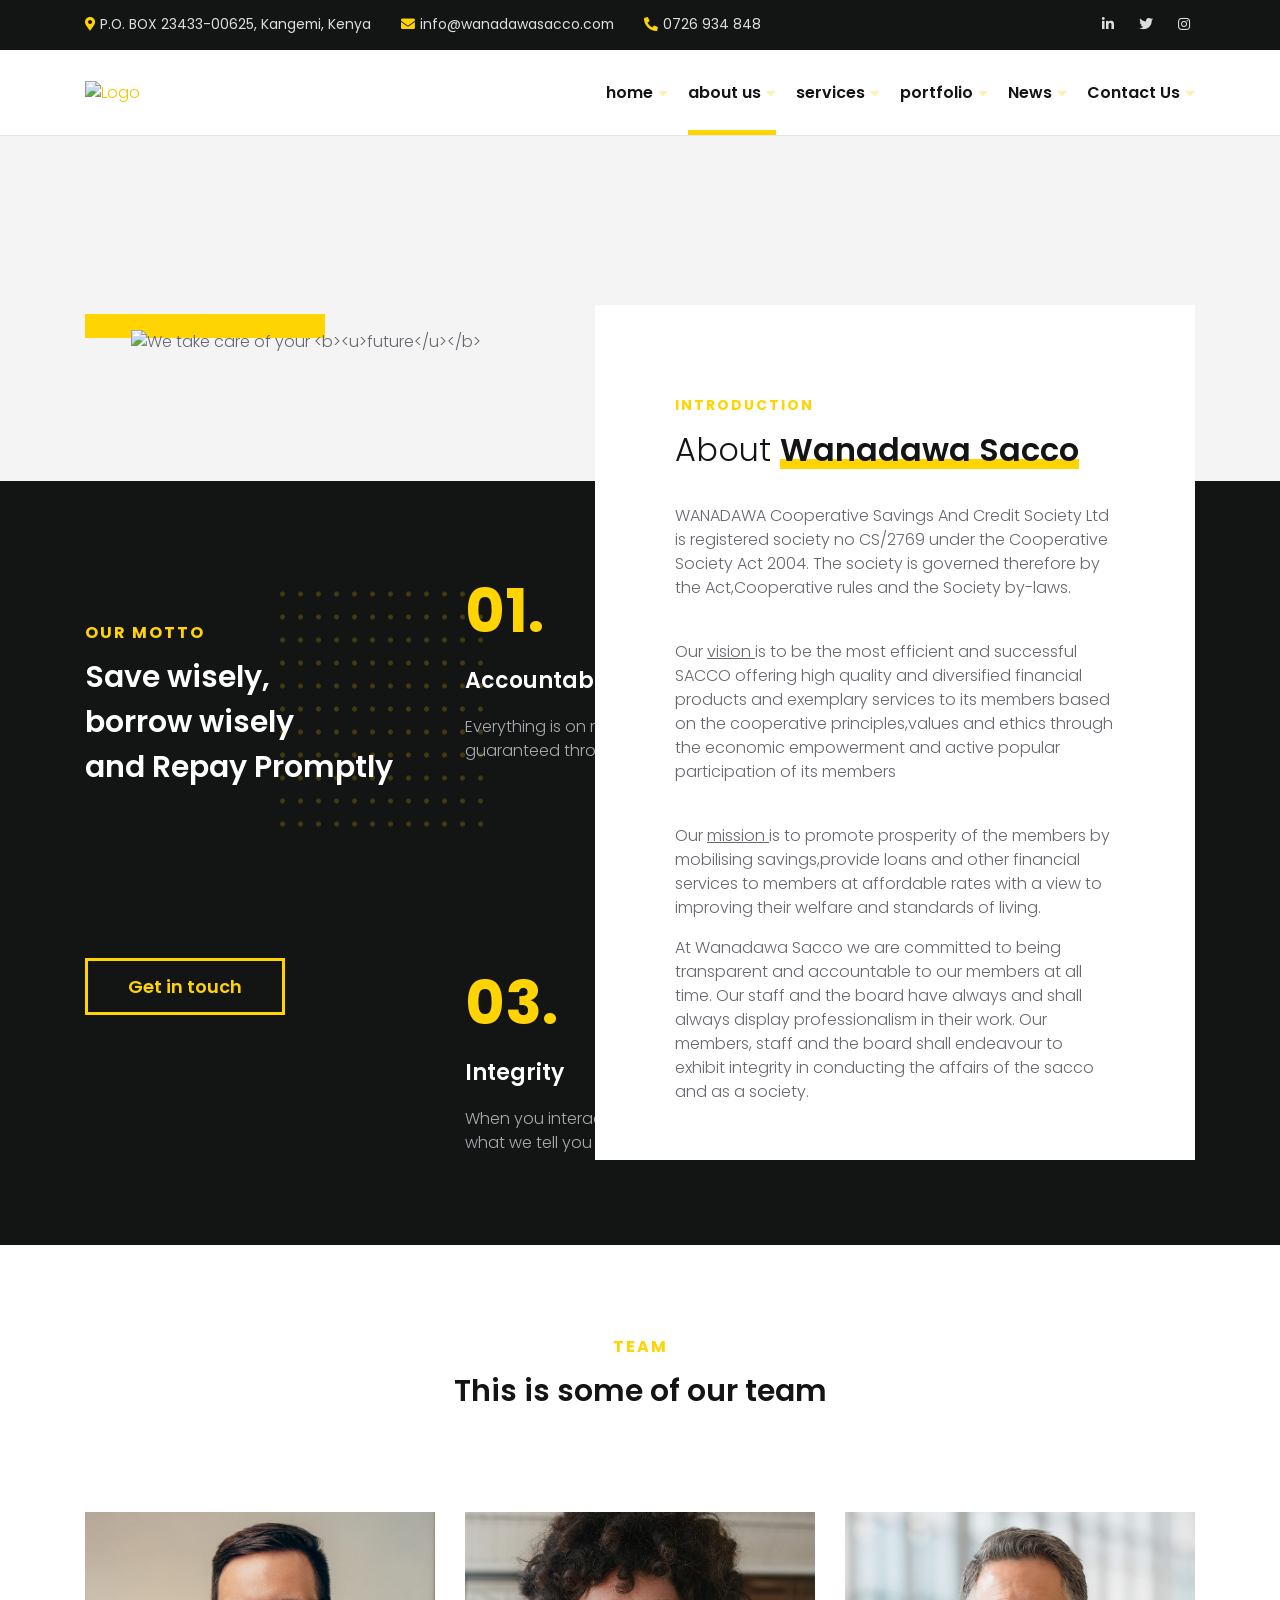
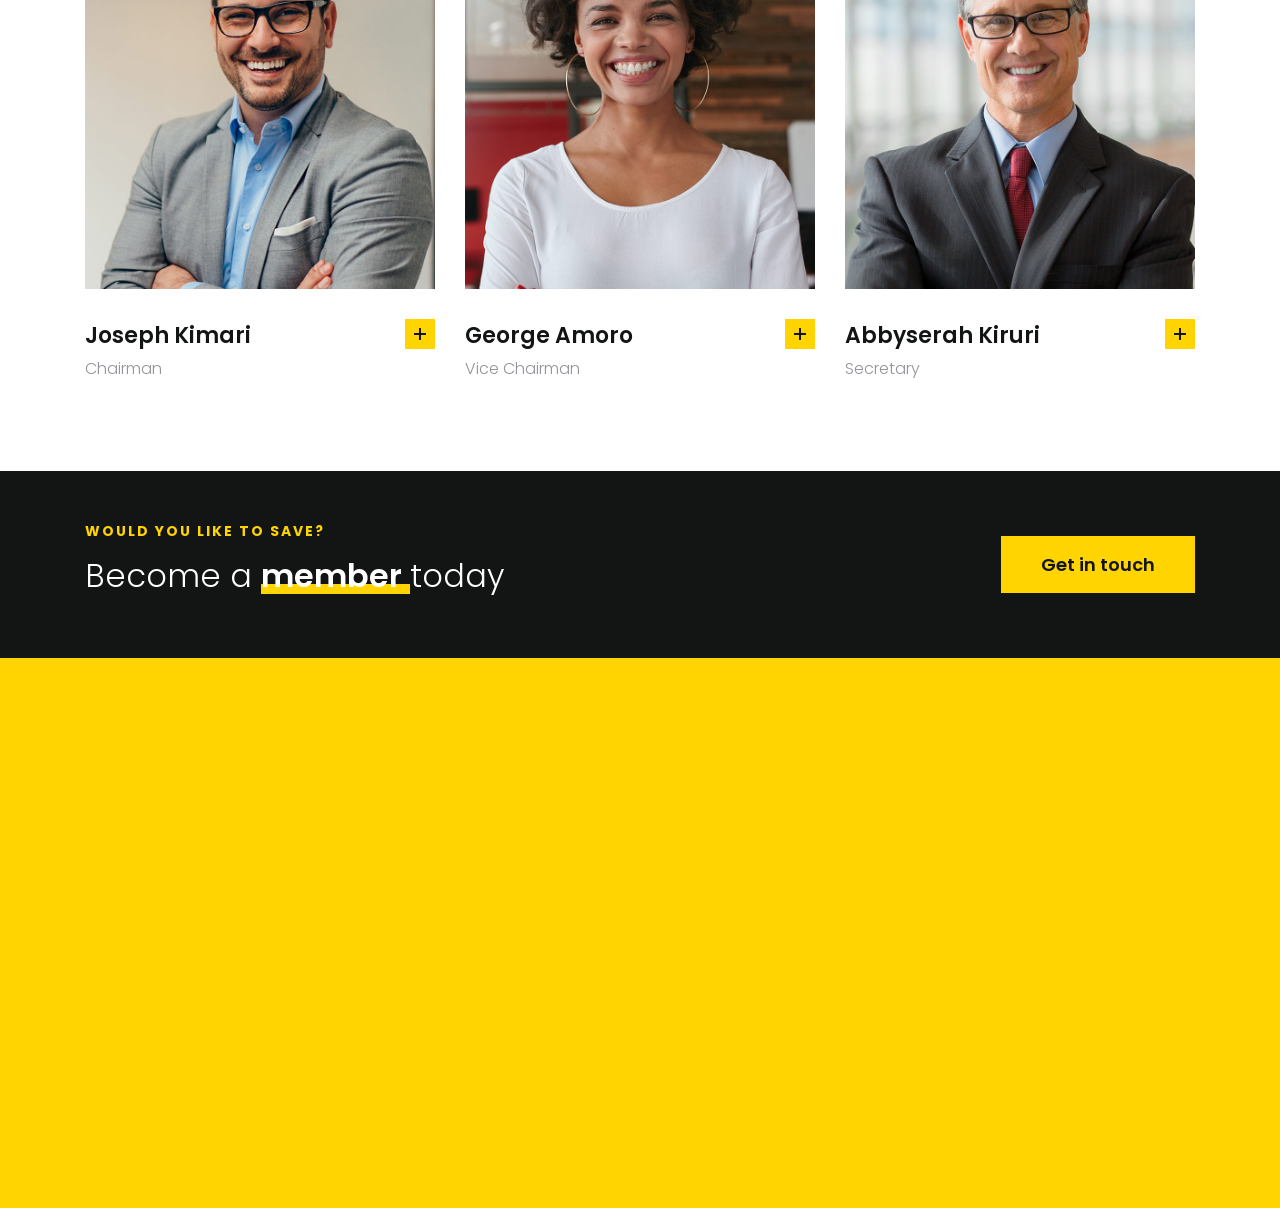
==== about-us/index.html @ 229beb72 "Updates" ====
<!DOCTYPE html>
<html lang="en-US">

<!-- Mirrored from ajdethemes.com/adri/impact/about-us/ by HTTrack Website Copier/3.x [XR&CO'2014], Wed, 24 Feb 2021 09:29:01 GMT -->
<!-- Added by HTTrack -->
<meta http-equiv="content-type" content="text/html;charset=UTF-8" /><!-- /Added by HTTrack -->

<head>
	<meta charset="UTF-8">
	<meta name="viewport" content="width=device-width, initial-scale=1">

	<link rel="profile" href="http://gmpg.org/xfn/11">

	<title>Wanadawa Sacco</title>
	<!-- Optimized by SG Optimizer plugin version - 5.7.14 -->
	<meta name="description" content="WANADAWA Cooperative Savings And Credit Society Ltd is registered society no CS/2769 under the Cooperative Society Act 2004."/>

	<link rel="alternate" hreflang="en" href="index.html" />
	<link rel='dns-prefetch' href='http://fonts.googleapis.com/' />
	<link rel='dns-prefetch' href='http://s.w.org/' />
	<link rel="alternate" type="application/rss+xml" title="Adri Demo - Impact &raquo; Feed"
		href="../feed/index.html" />
	<link rel="alternate" type="application/rss+xml" title="Adri Demo - Impact &raquo; Comments Feed"
		href="../comments/feed/index.html" />
	<script type="text/javascript">
		window._wpemojiSettings = { "baseUrl": "https:\/\/s.w.org\/images\/core\/emoji\/13.0.1\/72x72\/", "ext": ".png", "svgUrl": "https:\/\/s.w.org\/images\/core\/emoji\/13.0.1\/svg\/", "svgExt": ".svg", "source": { "concatemoji": "https:\/\/ajdethemes.com\/adri\/impact\/wp-includes\/js\/wp-emoji-release.min.js?ver=5.6.1" } };
		!function (e, a, t) { var n, r, o, i = a.createElement("canvas"), p = i.getContext && i.getContext("2d"); function s(e, t) { var a = String.fromCharCode; p.clearRect(0, 0, i.width, i.height), p.fillText(a.apply(this, e), 0, 0); e = i.toDataURL(); return p.clearRect(0, 0, i.width, i.height), p.fillText(a.apply(this, t), 0, 0), e === i.toDataURL() } function c(e) { var t = a.createElement("script"); t.src = e, t.defer = t.type = "text/javascript", a.getElementsByTagName("head")[0].appendChild(t) } for (o = Array("flag", "emoji"), t.supports = { everything: !0, everythingExceptFlag: !0 }, r = 0; r < o.length; r++)t.supports[o[r]] = function (e) { if (!p || !p.fillText) return !1; switch (p.textBaseline = "top", p.font = "600 32px Arial", e) { case "flag": return s([127987, 65039, 8205, 9895, 65039], [127987, 65039, 8203, 9895, 65039]) ? !1 : !s([55356, 56826, 55356, 56819], [55356, 56826, 8203, 55356, 56819]) && !s([55356, 57332, 56128, 56423, 56128, 56418, 56128, 56421, 56128, 56430, 56128, 56423, 56128, 56447], [55356, 57332, 8203, 56128, 56423, 8203, 56128, 56418, 8203, 56128, 56421, 8203, 56128, 56430, 8203, 56128, 56423, 8203, 56128, 56447]); case "emoji": return !s([55357, 56424, 8205, 55356, 57212], [55357, 56424, 8203, 55356, 57212]) }return !1 }(o[r]), t.supports.everything = t.supports.everything && t.supports[o[r]], "flag" !== o[r] && (t.supports.everythingExceptFlag = t.supports.everythingExceptFlag && t.supports[o[r]]); t.supports.everythingExceptFlag = t.supports.everythingExceptFlag && !t.supports.flag, t.DOMReady = !1, t.readyCallback = function () { t.DOMReady = !0 }, t.supports.everything || (n = function () { t.readyCallback() }, a.addEventListener ? (a.addEventListener("DOMContentLoaded", n, !1), e.addEventListener("load", n, !1)) : (e.attachEvent("onload", n), a.attachEvent("onreadystatechange", function () { "complete" === a.readyState && t.readyCallback() })), (n = t.source || {}).concatemoji ? c(n.concatemoji) : n.wpemoji && n.twemoji && (c(n.twemoji), c(n.wpemoji))) }(window, document, window._wpemojiSettings);
	</script>
	<style type="text/css">
		img.wp-smiley,
		img.emoji {
			display: inline !important;
			border: none !important;
			box-shadow: none !important;
			height: 1em !important;
			width: 1em !important;
			margin: 0 .07em !important;
			vertical-align: -0.1em !important;
			background: none !important;
			padding: 0 !important;
		}
	</style>
	<link rel='stylesheet' id='wp-block-library-css'
		href='../wp-includes/css/dist/block-library/style.mind96d.css?ver=5.6.1' type='text/css' media='all' />
	<link rel='stylesheet' id='wc-block-vendors-style-css'
		href='../wp-content/plugins/woocommerce/packages/woocommerce-blocks/build/vendors-stylecce7.css?ver=4.0.0'
		type='text/css' media='all' />
	<link rel='stylesheet' id='wc-block-style-css'
		href='../wp-content/plugins/woocommerce/packages/woocommerce-blocks/build/stylecce7.css?ver=4.0.0'
		type='text/css' media='all' />
	<link rel='stylesheet' id='plugin-style-css'
		href='../wp-content/plugins/buybutton-ajdethemes/assets/css/buybutton-ajdethemesd96d.css?ver=5.6.1'
		type='text/css' media='' />
	<link rel='stylesheet' id='contact-form-7-css'
		href='../wp-content/plugins/contact-form-7/includes/css/styles9dff.css?ver=5.3.2' type='text/css' media='all' />
	<link rel='stylesheet' id='rs-plugin-settings-css'
		href='../wp-content/plugins/revslider/public/assets/css/rs63f21.css?ver=6.2.23' type='text/css' media='all' />
	<style id='rs-plugin-settings-inline-css' type='text/css'>
		#rs-demo-id {}
	</style>
	<link rel='stylesheet' id='ctf_styles-css'
		href='../wp-content/plugins/custom-twitter-feeds/css/ctf-styles.min97e1.css?ver=1.7' type='text/css'
		media='all' />
	<style id='woocommerce-inline-inline-css' type='text/css'>
		.woocommerce form .form-row .required {
			visibility: visible;
		}
	</style>
	<link rel='stylesheet' id='wpml-legacy-horizontal-list-0-css'
		href='../wp-content/plugins/sitepress-multilingual-cms/templates/language-switchers/legacy-list-horizontal/style68b3.css?ver=1'
		type='text/css' media='all' />
	<link rel='stylesheet' id='wpml-menu-item-0-css'
		href='../wp-content/plugins/sitepress-multilingual-cms/templates/language-switchers/menu-item/style68b3.css?ver=1'
		type='text/css' media='all' />
	<link rel='stylesheet' id='megamenu-css'
		href='../wp-content/uploads/sites/3/maxmegamenu/style_en88c9.css?ver=5999ee' type='text/css' media='all' />
	<link rel='stylesheet' id='dashicons-css' href='../wp-includes/css/dashicons.mind96d.css?ver=5.6.1' type='text/css'
		media='all' />
	<link rel='stylesheet' id='bootstrap-reboot-css'
		href='../wp-content/themes/adri-ajdethemes/assets/css/vendors/bootstrap-reboot.mina94e.css?ver=4.4.1'
		type='text/css' media='all' />
	<link rel='stylesheet' id='bootstrap-grid-css'
		href='../wp-content/themes/adri-ajdethemes/assets/css/vendors/bootstrap-grid.mina94e.css?ver=4.4.1'
		type='text/css' media='all' />
	<link rel='stylesheet' id='adri_ajdethemes-google-fonts-css'
		href='https://fonts.googleapis.com/css2?family=Poppins%3Awght%40300%3B400%3B600%3B700&amp;display=swap&amp;ver=5.6.1'
		type='text/css' media='all' />
	<link rel='stylesheet' id='iconsmind-css'
		href='../wp-content/themes/adri-ajdethemes/assets/fonts/im/im-style4e44.css?ver=1.3' type='text/css'
		media='all' />
	<link rel='stylesheet' id='fontawesome-css'
		href='../wp-content/themes/adri-ajdethemes/assets/fonts/fa-brands/fontawesome05c8.css?ver=5.13.0'
		type='text/css' media='all' />
	<link rel='stylesheet' id='fontawesome-solid-css'
		href='../wp-content/themes/adri-ajdethemes/assets/fonts/fa-brands/solid05c8.css?ver=5.13.0' type='text/css'
		media='all' />
	<link rel='stylesheet' id='fontawesome-brands-css'
		href='../wp-content/themes/adri-ajdethemes/assets/fonts/fa-brands/brands05c8.css?ver=5.13.0' type='text/css'
		media='all' />
	<link rel='stylesheet' id='swiper-css'
		href='../wp-content/themes/adri-ajdethemes/assets/js/vendors/swiperjs/swiper-bundle.mind96d.css?ver=5.6.1'
		type='text/css' media='all' />
	<link rel='stylesheet' id='adri-ajdethemes-woocommerce-style-css'
		href='../wp-content/themes/adri-ajdethemes/woocommerce8a54.css?ver=1.0.0' type='text/css' media='all' />
	<link rel='stylesheet' id='elementor-icons-css'
		href='../wp-content/plugins/elementor/assets/lib/eicons/css/elementor-icons.minee95.css?ver=5.10.0'
		type='text/css' media='all' />
	<link rel='stylesheet' id='elementor-animations-css'
		href='../wp-content/plugins/elementor/assets/lib/animations/animations.minb12b.css?ver=3.1.1' type='text/css'
		media='all' />
	<link rel='stylesheet' id='elementor-frontend-legacy-css'
		href='../wp-content/plugins/elementor/assets/css/frontend-legacy.minb12b.css?ver=3.1.1' type='text/css'
		media='all' />
	<link rel='stylesheet' id='elementor-frontend-css'
		href='../wp-content/plugins/elementor/assets/css/frontend.minb12b.css?ver=3.1.1' type='text/css' media='all' />
	<link rel='stylesheet' id='elementor-post-33-css'
		href='../wp-content/uploads/sites/3/elementor/css/post-33a850.css?ver=1612929991' type='text/css' media='all' />
	<link rel='stylesheet' id='magnific-popup-css'
		href='../wp-content/plugins/adri-ajdethemes-elements/assets/js/vendors/jquery.magnific-popup/magnific-popupd96d.css?ver=5.6.1'
		type='text/css' media='all' />
	<link rel='stylesheet' id='elementor-post-158-css'
		href='../wp-content/uploads/sites/3/elementor/css/post-158901f.css?ver=1612946527' type='text/css'
		media='all' />
	<link rel='stylesheet' id='child-style-css'
		href='../wp-content/themes/adri-ajdethemes-child-impact/styled96d.css?ver=5.6.1' type='text/css' media='all' />
	<style id='child-style-inline-css' type='text/css'>
		@media (min-width: 1200px) {
			.footer-has-reveal footer.site-footer.footer-reveal {
				min-height: 550px;
			}
		}
	</style>
	<link rel='stylesheet' id='woocommerce-child-style-css'
		href='../wp-content/themes/adri-ajdethemes-child-impact/woocommerced96d.css?ver=5.6.1' type='text/css'
		media='all' />
	<link rel='stylesheet' id='google-fonts-1-css'
		href='https://fonts.googleapis.com/css?family=Roboto%3A100%2C100italic%2C200%2C200italic%2C300%2C300italic%2C400%2C400italic%2C500%2C500italic%2C600%2C600italic%2C700%2C700italic%2C800%2C800italic%2C900%2C900italic%7CRoboto+Slab%3A100%2C100italic%2C200%2C200italic%2C300%2C300italic%2C400%2C400italic%2C500%2C500italic%2C600%2C600italic%2C700%2C700italic%2C800%2C800italic%2C900%2C900italic&amp;ver=5.6.1'
		type='text/css' media='all' />
	<script type='text/javascript' src='../wp-includes/js/jquery/jquery.min9d52.js?ver=3.5.1'
		id='jquery-core-js'></script>
	<script type='text/javascript' src='../wp-includes/js/jquery/jquery-migrate.mind617.js?ver=3.3.2'
		id='jquery-migrate-js'></script>
	<script type='text/javascript' src='../wp-content/plugins/revslider/public/assets/js/rbtools.min3f21.js?ver=6.2.23'
		id='tp-tools-js'></script>
	<script type='text/javascript' src='../wp-content/plugins/revslider/public/assets/js/rs6.min3f21.js?ver=6.2.23'
		id='revmin-js'></script>
	<script type='text/javascript' src='../wp-content/plugins/wp-retina-2x/app/picturefill.mind5f3.js?ver=1612929846'
		id='wr2x-picturefill-js-js'></script>
	<link rel="https://api.w.org/" href="../wp-json/index.html" />
	<link rel="alternate" type="application/json" href="../wp-json/wp/v2/pages/158.json" />
	<link rel="EditURI" type="application/rsd+xml" title="RSD" href="../xmlrpc0db0.php?rsd" />
	<link rel="wlwmanifest" type="application/wlwmanifest+xml" href="../wp-includes/wlwmanifest.xml" />
	<meta name="generator" content="WordPress 5.6.1" />
	<meta name="generator" content="WooCommerce 5.0.0" />
	<link rel="canonical" href="index.html" />
	<link rel='shortlink' href='../index8af0.html?p=158' />
	<link rel="alternate" type="application/json+oembed"
		href="../wp-json/oembed/1.0/embed2b8f.json?url=https%3A%2F%2Fajdethemes.com%2Fadri%2Fimpact%2Fabout-us%2F" />
	<link rel="alternate" type="text/xml+oembed"
		href="../wp-json/oembed/1.0/embed5327?url=https%3A%2F%2Fajdethemes.com%2Fadri%2Fimpact%2Fabout-us%2F&amp;format=xml" />
	<!-- Global site tag (gtag.js) - Google Analytics -->
	<script async src="https://www.googletagmanager.com/gtag/js?id=G-XHHL1XPC50"></script>
	<script>
		window.dataLayer = window.dataLayer || [];
		function gtag() { dataLayer.push(arguments); }
		gtag('js', new Date());

		gtag('config', 'G-XHHL1XPC50');
	</script>
	<meta name="generator" content="WPML ver:4.3.6 stt:1,3,2;" />
	<noscript>
		<style>
			.woocommerce-product-gallery {
				opacity: 1 !important;
			}
		</style>
	</noscript>

	<!-- Facebook Pixel Code -->
	<script type='text/javascript'>
		!function (f, b, e, v, n, t, s) {
			if (f.fbq) return; n = f.fbq = function () {
				n.callMethod ?
				n.callMethod.apply(n, arguments) : n.queue.push(arguments)
			}; if (!f._fbq) f._fbq = n;
			n.push = n; n.loaded = !0; n.version = '2.0'; n.queue = []; t = b.createElement(e); t.async = !0;
			t.src = v; s = b.getElementsByTagName(e)[0]; s.parentNode.insertBefore(t, s)
		}(window,
			document, 'script', '../../../../connect.facebook.net/en_US/fbevents.js');
	</script>
	<!-- End Facebook Pixel Code -->
	<script type='text/javascript'>
		fbq('init', '172200744417999', {}, {
			"agent": "wordpress-5.6.1-3.0.2"
		});
	</script>
	<script type='text/javascript'>
		fbq('track', 'PageView', []);
	</script>
	<!-- Facebook Pixel Code -->
	<noscript>
		<img height="1" width="1" style="display:none" alt="fbpx"
			src="https://www.facebook.com/tr?id=172200744417999&amp;ev=PageView&amp;noscript=1" />
	</noscript>
	<!-- End Facebook Pixel Code -->
	<style type="text/css">
		.recentcomments a {
			display: inline !important;
			padding: 0 !important;
			margin: 0 !important;
		}
	</style>
	<meta name="generator"
		content="Powered by Slider Revolution 6.2.23 - responsive, Mobile-Friendly Slider Plugin for WordPress with comfortable drag and drop interface." />
	<script type="text/javascript">function setREVStartSize(e) {
			//window.requestAnimationFrame(function() {				 
			window.RSIW = window.RSIW === undefined ? window.innerWidth : window.RSIW;
			window.RSIH = window.RSIH === undefined ? window.innerHeight : window.RSIH;
			try {
				var pw = document.getElementById(e.c).parentNode.offsetWidth,
					newh;
				pw = pw === 0 || isNaN(pw) ? window.RSIW : pw;
				e.tabw = e.tabw === undefined ? 0 : parseInt(e.tabw);
				e.thumbw = e.thumbw === undefined ? 0 : parseInt(e.thumbw);
				e.tabh = e.tabh === undefined ? 0 : parseInt(e.tabh);
				e.thumbh = e.thumbh === undefined ? 0 : parseInt(e.thumbh);
				e.tabhide = e.tabhide === undefined ? 0 : parseInt(e.tabhide);
				e.thumbhide = e.thumbhide === undefined ? 0 : parseInt(e.thumbhide);
				e.mh = e.mh === undefined || e.mh == "" || e.mh === "auto" ? 0 : parseInt(e.mh, 0);
				if (e.layout === "fullscreen" || e.l === "fullscreen")
					newh = Math.max(e.mh, window.RSIH);
				else {
					e.gw = Array.isArray(e.gw) ? e.gw : [e.gw];
					for (var i in e.rl) if (e.gw[i] === undefined || e.gw[i] === 0) e.gw[i] = e.gw[i - 1];
					e.gh = e.el === undefined || e.el === "" || (Array.isArray(e.el) && e.el.length == 0) ? e.gh : e.el;
					e.gh = Array.isArray(e.gh) ? e.gh : [e.gh];
					for (var i in e.rl) if (e.gh[i] === undefined || e.gh[i] === 0) e.gh[i] = e.gh[i - 1];

					var nl = new Array(e.rl.length),
						ix = 0,
						sl;
					e.tabw = e.tabhide >= pw ? 0 : e.tabw;
					e.thumbw = e.thumbhide >= pw ? 0 : e.thumbw;
					e.tabh = e.tabhide >= pw ? 0 : e.tabh;
					e.thumbh = e.thumbhide >= pw ? 0 : e.thumbh;
					for (var i in e.rl) nl[i] = e.rl[i] < window.RSIW ? 0 : e.rl[i];
					sl = nl[0];
					for (var i in nl) if (sl > nl[i] && nl[i] > 0) { sl = nl[i]; ix = i; }
					var m = pw > (e.gw[ix] + e.tabw + e.thumbw) ? 1 : (pw - (e.tabw + e.thumbw)) / (e.gw[ix]);
					newh = (e.gh[ix] * m) + (e.tabh + e.thumbh);
				}
				if (window.rs_init_css === undefined) window.rs_init_css = document.head.appendChild(document.createElement("style"));
				document.getElementById(e.c).height = newh + "px";
				window.rs_init_css.innerHTML += "#" + e.c + "_wrapper { height: " + newh + "px }";
			} catch (e) {
				console.log("Failure at Presize of Slider:" + e)
			}
			//});
		};</script>
	<style type="text/css">
		/** Mega Menu CSS: fs **/
	</style>
</head>

<body id="page-top"
	class="page-template page-template-elementor_header_footer page page-id-158 theme-adri-ajdethemes woocommerce-no-js mega-menu-primary-menu footer-has-reveal elementor-default elementor-template-full-width elementor-kit-33 elementor-page elementor-page-158">

	<div class="main-wrapper">
		<div class="secondary-menu">
			<div class="container">
				<div class="row">
					<div class="col-lg-12">

						<div class="menu-secondary-left-container">
							<ul id="menu-secondary-left-1" class="menu">
								<li
									class="fas fa-map-marker-alt menu-item menu-item-type-custom menu-item-object-custom menu-item-2911">
									<a href="#">P.O. BOX 23433-00625, Kangemi, Kenya</a></li>
								<li
									class="fas fa-envelope menu-item menu-item-type-custom menu-item-object-custom menu-item-2912">
									<a href="mailto:contact@company.com">info@wanadawasacco.com</a></li>
								<li
									class="fas fa-phone-alt menu-item menu-item-type-custom menu-item-object-custom menu-item-2913">
									<a href="tel:+254726934848">0726 934 848</a></li>
							</ul>
						</div>
						<div class="menu-secondary-right-container">
							<ul id="menu-secondary-right" class="menu">
								<li id="menu-item-2915"
									class="fab fa-linkedin-in menu-item menu-item-type-custom menu-item-object-custom menu-item-2915">
									<a href="#">LinkedIn</a></li>
								<li id="menu-item-2914"
									class="fab fa-twitter menu-item menu-item-type-custom menu-item-object-custom menu-item-2914">
									<a href="#">Twitter</a></li>
								<li id="menu-item-2916"
									class="fab fa-instagram menu-item menu-item-type-custom menu-item-object-custom menu-item-2916">
									<a href="#">Instagram</a></li>
								
							</ul>
						</div>
					</div><!-- end of .col-lg-12 -->
				</div><!-- end of .row -->
			</div><!-- end of .container -->

		</div><!-- end of .secondary-menu -->
		<header class="site-header-nav  nav-sticky      nav-trans-dark">
			<div class="container">
				<div class="row">
					<div class="col-lg-12">

						<nav class="nav-main ">
							<div class="brand">
								<a href="index.html" title="Wanadawa Sacco" rel="home">
									<img src="wp-content/uploads/sites/3/2020/11/logo-impact-dark.png"
										alt="Logo" class="logo"
										srcset="#https://ajdethemes.com/adri/impact/wp-content/uploads/sites/3/2020/11/logo-impact-dark.png, #https://ajdethemes.com/adri/impact/wp-content/uploads/sites/3/2020/11/logo-impact-dark@2x.png 2x">

								</a> <span class="nav-burger"><span></span></span>
							</div><!-- end of .brand -->
							<div class="menu-wrapper">
								<div class="menu-items-wrapper">
									
									<div class="main-menu">
										<div id="mega-menu-wrap-primary-menu" class="mega-menu-wrap">
											<div class="mega-menu-toggle">
												<div class="mega-toggle-blocks-left"></div>
												<div class="mega-toggle-blocks-center"></div>
												<div class="mega-toggle-blocks-right">
													<div class='mega-toggle-block mega-menu-toggle-animated-block mega-toggle-block-0'
														id='mega-toggle-block-0'><button aria-label="Toggle Menu"
															class="mega-toggle-animated mega-toggle-animated-slider"
															type="button" aria-expanded="false">
															<span class="mega-toggle-animated-box">
																<span class="mega-toggle-animated-inner"></span>
															</span>
														</button></div>
												</div>
											</div>
											<ul id="mega-menu-primary-menu"
												class="mega-menu max-mega-menu mega-menu-horizontal mega-no-js"
												data-event="hover_intent" data-effect="fade_up" data-effect-speed="200"
												data-effect-mobile="disabled" data-effect-speed-mobile="0"
												data-mobile-force-width="false" data-second-click="go"
												data-document-click="collapse" data-vertical-behaviour="standard"
												data-breakpoint="768" data-unbind="true"
												data-mobile-state="collapse_all" data-hover-intent-timeout="300"
												data-hover-intent-interval="100">
												<li class='mega-menu-item mega-menu-item-type-post_type mega-menu-item-object-page mega-menu-item-has-children mega-menu-megamenu mega-align-bottom-left mega-menu-grid mega-menu-item-2886'
													id='mega-menu-item-2886'><a class="mega-menu-link"
														href="../index.html" aria-haspopup="true"
														aria-expanded="false" tabindex="0">home<span
															class="mega-indicator"></span></a>
													
												</li>
												<li class='mega-menu-item mega-menu-item-type-custom mega-menu-item-object-custom mega-current-menu-ancestor mega-current-menu-parent mega-menu-item-has-children mega-align-bottom-left mega-menu-flyout mega-menu-item-2887'
													id='mega-menu-item-2887'><a class="mega-menu-link" href="index.html"
														aria-haspopup="true" aria-expanded="false" tabindex="0">about
														us<span class="mega-indicator"></span></a>
													
												</li>
												<li class='mega-menu-item mega-menu-item-type-custom mega-menu-item-object-custom mega-menu-item-has-children mega-menu-megamenu mega-align-bottom-left mega-menu-grid mega-menu-item-2888'
													id='mega-menu-item-2888'><a class="mega-menu-link" href="../services-2/index.html"
														aria-haspopup="true" aria-expanded="false"
														tabindex="0">services<span class="mega-indicator"></span></a>
													
												</li>
												
												<li class='mega-menu-item mega-menu-item-type-custom mega-menu-item-object-custom mega-menu-item-has-children mega-align-bottom-left mega-menu-flyout mega-menu-item-2890'
													id='mega-menu-item-2890'><a class="mega-menu-link" href="../portfolio/index.html"
														aria-haspopup="true" aria-expanded="false"
														tabindex="0">portfolio<span class="mega-indicator"></span></a>
													
												</li>
												<li class='mega-menu-item mega-menu-item-type-custom mega-menu-item-object-custom mega-menu-item-has-children mega-menu-megamenu mega-align-bottom-left mega-menu-grid mega-menu-item-2891'
													id='mega-menu-item-2891'><a class="mega-menu-link" href="../blog/index.html"
														aria-haspopup="true" aria-expanded="false"
														tabindex="0">News<span class="mega-indicator"></span></a>
													
												</li>
												<li class='mega-menu-item mega-menu-item-type-custom mega-menu-item-object-custom mega-menu-item-has-children mega-align-bottom-left mega-menu-flyout mega-menu-item-2892'
													id='mega-menu-item-2892'><a class="mega-menu-link" href="../contact/index.html"
														aria-haspopup="true" aria-expanded="false"
														tabindex="0">Contact Us<span class="mega-indicator"></span></a>
													
												</li>
											</ul>
										</div>
									</div>
									<div class="menu-footer-mobile-only">
										<ul class="social-icons ">

											<li>
												<a href='#'>
													<i class='fab fa-linkedin-in'></i>
												</a>
											</li>
											<li>
												<a href='#'>
													<i class='fab fa-twitter'></i>
												</a>
											</li>
											<li>
												<a href='#'>
													<i class='fab fa-tiktok'></i>
												</a>
											</li>
											<li>
												<a href='#'>
													<i class='fab fa-youtube'></i>
												</a>
											</li>

										</ul>
										<div class="menu-lang-switcher">
											<div
												class="wpml-ls-statics-shortcode_actions wpml-ls wpml-ls-legacy-list-horizontal">
												<ul>
													<li
														class="wpml-ls-slot-shortcode_actions wpml-ls-item wpml-ls-item-en wpml-ls-current-language wpml-ls-first-item wpml-ls-item-legacy-list-horizontal">
														<a href="index.html" class="wpml-ls-link"><span
																class="wpml-ls-native">English</span></a>
													</li>
													<li
														class="wpml-ls-slot-shortcode_actions wpml-ls-item wpml-ls-item-de wpml-ls-item-legacy-list-horizontal">
														<a href="../index3322.html?lang=de" class="wpml-ls-link"><span
																class="wpml-ls-native" lang="de">Deutsch</span></a>
													</li>
													<li
														class="wpml-ls-slot-shortcode_actions wpml-ls-item wpml-ls-item-es wpml-ls-last-item wpml-ls-item-legacy-list-horizontal">
														<a href="../indexc69a.html?lang=es" class="wpml-ls-link"><span
																class="wpml-ls-native" lang="es">Español</span></a>
													</li>
												</ul>
											</div>
										</div>
									</div><!-- end of .menu-footer-mobile-only -->
								</div><!-- end of .menu-items-wrapper -->
							</div><!-- end of .menu-wrapper -->
						</nav><!-- end of .nav-main -->
					</div><!-- end of .col-lg-12 -->
				</div><!-- end of .row -->
			</div><!-- end of .container -->


		</header>
		<div data-elementor-type="wp-page" data-elementor-id="158" class="elementor elementor-158"
			data-elementor-settings="[]">
			<div class="elementor-inner">
				<div class="elementor-section-wrap">
					<section
						class="elementor-section elementor-top-section elementor-element elementor-element-86022c0 elementor-section-boxed elementor-section-height-default elementor-section-height-default"
						data-id="86022c0" data-element_type="section"
						data-settings="{&quot;background_background&quot;:&quot;classic&quot;}">
						<div class="elementor-container elementor-column-gap-default">
							<div class="elementor-row">
								<div class="elementor-column elementor-col-100 elementor-top-column elementor-element elementor-element-db2f352"
									data-id="db2f352" data-element_type="column">
									<div class="elementor-column-wrap elementor-element-populated">
										<div class="elementor-widget-wrap">
											<div class="elementor-element elementor-element-6313ea7 elementor-widget elementor-widget-adri-ajdethemes-elements-intro"
												data-id="6313ea7" data-element_type="widget"
												data-widget_type="adri-ajdethemes-elements-intro.default">
												<div class="elementor-widget-container">
													<figure class="ft-intro">
														<div class="ft-i-img-wrapper"><img class="rellax"
																data-rellax-speed="-1"
																src="../wp-content/uploads/sites/3/2020/11/intro-1-65.jpg"
																alt="We take care of your <b><u>future</u></b>"
																srcset="https://ajdethemes.com/adri/impact/wp-content/uploads/sites/3/2020/11/intro-1-65.jpg, https://ajdethemes.com/adri/impact/wp-content/uploads/sites/3/2020/11/intro-1-65@2x.jpg 2x">
														</div>
														<figcaption class="rellax" data-rellax-speed="3">
															<div class="ft-i-title">
																<div class="section-title st-underline"><span
																		class="st-subtitle">Introduction</span>
																	<h4 class="st-title">About
																		<b><u>Wanadawa Sacco</u></b></h4>
																</div>
															</div>
															<div class="ft-i-description">
																<p>WANADAWA Cooperative Savings And Credit Society Ltd is registered society no CS/2769 under the Cooperative Society Act 2004. The society is governed therefore by the Act,Cooperative rules and the Society by-laws.</p><br>
																<p>
																	Our <u> vision </u> is to be the most efficient and successful SACCO offering high quality and diversified financial products and exemplary services to its members based on the cooperative principles,values and ethics through the economic empowerment and active popular participation of its members<span
																		style="text-align: unset;"></span></p> <br>

																		<p>
																	Our <u> mission </u> is to promote prosperity of the members by mobilising savings,provide loans and other financial services to members at affordable rates with a view to improving their welfare and standards of living.<span
																		style="text-align: unset;"></span></p>

																		<p>
																	At Wanadawa Sacco we are committed to being transparent and accountable to our members at all time. Our staff and the board have always and shall always display professionalism in their work.  Our members, staff and the board shall endeavour to exhibit integrity in conducting the affairs of the sacco and as a society.<span
																		style="text-align: unset;"></span></p>
															</div>
															
														</figcaption>
													</figure>

												</div>
											</div>
										</div>
									</div>
								</div>
							</div>
						</div>
					</section>
					<section
						class="elementor-section elementor-top-section elementor-element elementor-element-dabe70e elementor-section-boxed elementor-section-height-default elementor-section-height-default"
						data-id="dabe70e" data-element_type="section"
						data-settings="{&quot;background_background&quot;:&quot;classic&quot;}">
						<div class="elementor-container elementor-column-gap-default">
							<div class="elementor-row">
								<div class="elementor-column elementor-col-33 elementor-top-column elementor-element elementor-element-d9f0819"
									data-id="d9f0819" data-element_type="column">
									<div class="elementor-column-wrap elementor-element-populated">
										<div class="elementor-widget-wrap">
											<div class="elementor-element elementor-element-69562ed elementor-widget elementor-widget-section-title"
												data-id="69562ed" data-element_type="widget"
												data-widget_type="section-title.default">
												<div class="elementor-widget-container">
													<div class="section-title st-memphis"><img
															src="../wp-content/uploads/sites/3/2020/08/graphic-dots-impact-yellow.png"
															title="graphic-dots-impact-yellow"
															alt="graphic-dots-impact-yellow" /><span
															class="st-subtitle">Our Motto</span>
														<h2 class="st-title">Save wisely, <br> borrow wisely <br> and Repay Promptly</h2>
													</div>
												</div>
											</div>
											<div class="elementor-element elementor-element-ce03d6f elementor-hidden-desktop elementor-hidden-tablet elementor-widget elementor-widget-adri-ajdethemes-elements-button"
												data-id="ce03d6f" data-element_type="widget"
												data-widget_type="adri-ajdethemes-elements-button.default">
												<div class="elementor-widget-container">
													<a href="#" class="btn btn-ghost btn-lg"><span class="btn-main">Get
															in touch</span></a>
												</div>
											</div>
										</div>
									</div>
								</div>
								<div class="elementor-column elementor-col-33 elementor-top-column elementor-element elementor-element-f35002a"
									data-id="f35002a" data-element_type="column">
									<div class="elementor-column-wrap elementor-element-populated">
										<div class="elementor-widget-wrap">
											<div class="elementor-element elementor-element-0b92726 animated-fast elementor-invisible elementor-widget elementor-widget-text-editor"
												data-id="0b92726" data-element_type="widget"
												data-settings="{&quot;_animation&quot;:&quot;fadeIn&quot;,&quot;_animation_delay&quot;:200}"
												data-widget_type="text-editor.default">
												<div class="elementor-widget-container">
													<div class="elementor-text-editor elementor-clearfix">
														<h1><span
																style="color: #ffd400; font-size: 60px; font-weight: bold;">01.</span>
														</h1>
														<h4><span
																style="color: #ffffff; padding-bottom: 10px; display: block;"><span
																	style="font-size: 1.375rem;">Accountability
																	</span><br /></span></h4>
														<p>Everything is on record and every cent is guaranteed through dividends payment.</p>
													</div>
												</div>
											</div>
										</div>
									</div>
								</div>
								<div class="elementor-column elementor-col-33 elementor-top-column elementor-element elementor-element-9a99bac"
									data-id="9a99bac" data-element_type="column">
									<div class="elementor-column-wrap elementor-element-populated">
										<div class="elementor-widget-wrap">
											<div class="elementor-element elementor-element-15b07b0 animated-fast elementor-invisible elementor-widget elementor-widget-text-editor"
												data-id="15b07b0" data-element_type="widget"
												data-settings="{&quot;_animation&quot;:&quot;fadeIn&quot;,&quot;_animation_delay&quot;:400}"
												data-widget_type="text-editor.default">
												<div class="elementor-widget-container">
													<div class="elementor-text-editor elementor-clearfix">
														<h1><span
																style="color: #ffd400; font-size: 60px; font-weight: bold;">02.</span>
														</h1>
														<h4><span
																style="color: #ffffff; padding-bottom: 10px; display: block;"><span
																	style="font-size: 1.375rem;">Diversity 
																	</span><br /></span></h4>
														<p>In carrying out our goals Wanadawa has since reached beyond boundaries and cultures by creating enabling environment for everyone.</p>
													</div>
												</div>
											</div>
										</div>
									</div>
								</div>
							</div>
						</div>
					</section>
					<section
						class="elementor-section elementor-top-section elementor-element elementor-element-cc0227e elementor-section-boxed elementor-section-height-default elementor-section-height-default"
						data-id="cc0227e" data-element_type="section"
						data-settings="{&quot;background_background&quot;:&quot;classic&quot;}">
						<div class="elementor-container elementor-column-gap-default">
							<div class="elementor-row">
								<div class="elementor-column elementor-col-33 elementor-top-column elementor-element elementor-element-0130b1c"
									data-id="0130b1c" data-element_type="column">
									<div class="elementor-column-wrap elementor-element-populated">
										<div class="elementor-widget-wrap">
											<div class="elementor-element elementor-element-9a2c2ca elementor-hidden-phone animated-fast elementor-invisible elementor-widget elementor-widget-adri-ajdethemes-elements-button"
												data-id="9a2c2ca" data-element_type="widget"
												data-settings="{&quot;_animation&quot;:&quot;fadeIn&quot;,&quot;_animation_delay&quot;:600}"
												data-widget_type="adri-ajdethemes-elements-button.default">
												<div class="elementor-widget-container">
													<a href="#" class="btn btn-ghost btn-lg"><span class="btn-main">Get
															in touch</span></a>
												</div>
											</div>
										</div>
									</div>
								</div>
								<div class="elementor-column elementor-col-33 elementor-top-column elementor-element elementor-element-0579cd3"
									data-id="0579cd3" data-element_type="column">
									<div class="elementor-column-wrap elementor-element-populated">
										<div class="elementor-widget-wrap">
											<div class="elementor-element elementor-element-8c47582 animated-fast elementor-invisible elementor-widget elementor-widget-text-editor"
												data-id="8c47582" data-element_type="widget"
												data-settings="{&quot;_animation&quot;:&quot;fadeIn&quot;,&quot;_animation_delay&quot;:200}"
												data-widget_type="text-editor.default">
												<div class="elementor-widget-container">
													<div class="elementor-text-editor elementor-clearfix">
														<h1><span
																style="color: #ffd400; font-size: 60px; font-weight: bold;">03.</span>
														</h1>
														<h4><span
																style="color: #ffffff; padding-bottom: 10px; display: block;"><span
																	style="font-size: 1.375rem;">Integrity
																	</span><br /></span></h4>
														<p>When you interact with us you can trust what we tell you</p>
													</div>
												</div>
											</div>
										</div>
									</div>
								</div>
								<div class="elementor-column elementor-col-33 elementor-top-column elementor-element elementor-element-f9d8f8e"
									data-id="f9d8f8e" data-element_type="column">
									<div class="elementor-column-wrap elementor-element-populated">
										<div class="elementor-widget-wrap">
											<div class="elementor-element elementor-element-86f997e animated-fast elementor-invisible elementor-widget elementor-widget-text-editor"
												data-id="86f997e" data-element_type="widget"
												data-settings="{&quot;_animation&quot;:&quot;fadeIn&quot;,&quot;_animation_delay&quot;:400}"
												data-widget_type="text-editor.default">
												<div class="elementor-widget-container">
													<div class="elementor-text-editor elementor-clearfix">
														<h1><span
																style="color: #ffd400; font-size: 60px; font-weight: bold;">04.</span>
														</h1>
														<h4><span
																style="color: #ffffff; padding-bottom: 10px; display: block;"><span
																	style="font-size: 1.375rem;">Transparency </span><br /></span></h4>
														<p>In all our endevaours we ensure we deliver what we promise.</p>
													</div>
												</div>
											</div>
										</div>
									</div>
								</div>
							</div>
						</div>
					</section>
					<section
						class="elementor-section elementor-top-section elementor-element elementor-element-d36a6b5 elementor-section-boxed elementor-section-height-default elementor-section-height-default"
						data-id="d36a6b5" data-element_type="section">
						<div class="elementor-container elementor-column-gap-default">
							<div class="elementor-row">
								<div class="elementor-column elementor-col-100 elementor-top-column elementor-element elementor-element-b3dafdc"
									data-id="b3dafdc" data-element_type="column">
									<div class="elementor-column-wrap elementor-element-populated">
										<div class="elementor-widget-wrap">
											<div class="elementor-element elementor-element-e8a8511 elementor-widget elementor-widget-section-title"
												data-id="e8a8511" data-element_type="widget"
												data-widget_type="section-title.default">
												<div class="elementor-widget-container">
													<div class="section-title"><span class="st-subtitle">Team</span>
														<h2 class="st-title">This is some of our team</h2>
													</div>
												</div>
											</div>
										</div>
									</div>
								</div>
							</div>
						</div>
					</section>
					<section
						class="elementor-section elementor-top-section elementor-element elementor-element-230180f elementor-section-boxed elementor-section-height-default elementor-section-height-default"
						data-id="230180f" data-element_type="section">
						<div class="elementor-container elementor-column-gap-default">
							<div class="elementor-row">
								<div class="elementor-column elementor-col-33 elementor-top-column elementor-element elementor-element-6cacfd4"
									data-id="6cacfd4" data-element_type="column">
									<div class="elementor-column-wrap elementor-element-populated">
										<div class="elementor-widget-wrap">
											<div class="elementor-element elementor-element-55add30 animated-slow elementor-invisible elementor-widget elementor-widget-team-card"
												data-id="55add30" data-element_type="widget"
												data-settings="{&quot;_animation&quot;:&quot;fadeIn&quot;,&quot;_animation_delay&quot;:200}"
												data-widget_type="team-card.default">
												<div class="elementor-widget-container">
													<div class="team-card">
														<div class="tm-img-wrapper"><img
																src="../wp-content/uploads/sites/3/2020/08/team-card-1-65.jpg"
																title="team-card-1-65" alt="team-card-1-65" />
															<div class="tm-bio">
																<h3 class="tm-title">Hello</h3>
																<p class="tm-description">Nulla fugiat incididunt
																	exercitation fugiat sint magna dolor nisi occaes at
																	ecat laborum do duis adipisi es cupidatat este.</p>
																<div class="tm-icon-links">
																	<ul class="social-icons ">

																		<li>
																			<a href='#'>
																				<i class='fab fa-linkedin-in'></i>
																			</a>
																		</li>
																		<li>
																			<a href='#'>
																				<i class='fab fa-twitter'></i>
																			</a>
																		</li>
																		<li>
																			<a href='#'>
																				<i class='fas fa-envelope'></i>
																			</a>
																		</li>

																	</ul>
																</div>
															</div>
														</div>
														<div class="tm-info">
															<h4 class="tm-name">Joseph Kimari</h4><span
																class="tm-role">Chairman</span><a href="#"
																class="btn-bio"><span></span></a>
														</div>
													</div>
												</div>
											</div>
										</div>
									</div>
								</div>
								<div class="elementor-column elementor-col-33 elementor-top-column elementor-element elementor-element-a15e51d"
									data-id="a15e51d" data-element_type="column">
									<div class="elementor-column-wrap elementor-element-populated">
										<div class="elementor-widget-wrap">
											<div class="elementor-element elementor-element-e31d487 animated-slow elementor-invisible elementor-widget elementor-widget-team-card"
												data-id="e31d487" data-element_type="widget"
												data-settings="{&quot;_animation&quot;:&quot;fadeIn&quot;,&quot;_animation_delay&quot;:400}"
												data-widget_type="team-card.default">
												<div class="elementor-widget-container">
													<div class="team-card">
														<div class="tm-img-wrapper"><img
																src="../wp-content/uploads/sites/3/2020/08/team-card-2-65.jpg"
																title="team-card-2-65" alt="team-card-2-65" />
															<div class="tm-bio">
																<h3 class="tm-title">Hi there!</h3>
																<p class="tm-description">Nulla fugiat incididunt
																	exercitation fugiat sint magna dolor nisi occaes at
																	ecat laborum do duis adipisi es cupidatat este.</p>
																<div class="tm-icon-links">
																	<ul class="social-icons ">

																		<li>
																			<a href='#'>
																				<i class='fab fa-linkedin-in'></i>
																			</a>
																		</li>
																		<li>
																			<a href='#'>
																				<i class='fab fa-twitter'></i>
																			</a>
																		</li>
																		<li>
																			<a href='#'>
																				<i class='fas fa-envelope'></i>
																			</a>
																		</li>

																	</ul>
																</div>
															</div>
														</div>
														<div class="tm-info">
															<h4 class="tm-name">George Amoro</h4><span
																class="tm-role">Vice Chairman</span><a href="#"
																class="btn-bio"><span></span></a>
														</div>
													</div>
												</div>
											</div>
										</div>
									</div>
								</div>
								<div class="elementor-column elementor-col-33 elementor-top-column elementor-element elementor-element-c4a0521"
									data-id="c4a0521" data-element_type="column">
									<div class="elementor-column-wrap elementor-element-populated">
										<div class="elementor-widget-wrap">
											<div class="elementor-element elementor-element-d0bb6ea animated-slow elementor-invisible elementor-widget elementor-widget-team-card"
												data-id="d0bb6ea" data-element_type="widget"
												data-settings="{&quot;_animation&quot;:&quot;fadeIn&quot;,&quot;_animation_delay&quot;:600}"
												data-widget_type="team-card.default">
												<div class="elementor-widget-container">
													<div class="team-card">
														<div class="tm-img-wrapper"><img
																src="../wp-content/uploads/sites/3/2020/08/team-card-3-65.jpg"
																title="team-card-3-65" alt="team-card-3-65" />
															<div class="tm-bio">
																<h3 class="tm-title">Hi</h3>
																<p class="tm-description">Nulla fugiat incididunt
																	exercitation fugiat sint magna dolor nisi occaes at
																	ecat laborum do duis adipisi es cupidatat este.</p>
																<div class="tm-icon-links">
																	<ul class="social-icons ">

																		<li>
																			<a href='#'>
																				<i class='fab fa-linkedin-in'></i>
																			</a>
																		</li>
																		<li>
																			<a href='#'>
																				<i class='fab fa-twitter'></i>
																			</a>
																		</li>
																		<li>
																			<a href='#'>
																				<i class='fas fa-envelope'></i>
																			</a>
																		</li>

																	</ul>
																</div>
															</div>
														</div>
														<div class="tm-info">
															<h4 class="tm-name">Abbyserah Kiruri</h4><span
																class="tm-role">Secretary</span><a href="#"
																class="btn-bio"><span></span></a>
														</div>
													</div>
												</div>
											</div>
										</div>
									</div>
								</div>
							</div>
						</div>
					</section>
					<section
						class="elementor-section elementor-top-section elementor-element elementor-element-a8aaf85 elementor-section-boxed elementor-section-height-default elementor-section-height-default"
						data-id="a8aaf85" data-element_type="section"
						data-settings="{&quot;background_background&quot;:&quot;classic&quot;}">
						<div class="elementor-container elementor-column-gap-default">
							<div class="elementor-row">
								<div class="elementor-column elementor-col-50 elementor-top-column elementor-element elementor-element-1e75dfc"
									data-id="1e75dfc" data-element_type="column">
									<div class="elementor-column-wrap elementor-element-populated">
										<div class="elementor-widget-wrap">
											<div class="elementor-element elementor-element-2ea6f73 elementor-widget elementor-widget-section-title"
												data-id="2ea6f73" data-element_type="widget"
												data-widget_type="section-title.default">
												<div class="elementor-widget-container">
													<div class="section-title st-underline"><span
															class="st-subtitle">Would you like to save?</span>
														<h2 class="st-title">Become a <b><u>member </u></b>today
														</h2>
													</div>
												</div>
											</div>
										</div>
									</div>
								</div>
								<div class="elementor-column elementor-col-50 elementor-top-column elementor-element elementor-element-1130fa4"
									data-id="1130fa4" data-element_type="column">
									<div class="elementor-column-wrap elementor-element-populated">
										<div class="elementor-widget-wrap">
											<div class="elementor-element elementor-element-c153e3f elementor-invisible elementor-widget elementor-widget-adri-ajdethemes-elements-button"
												data-id="c153e3f" data-element_type="widget"
												data-settings="{&quot;_animation&quot;:&quot;fadeIn&quot;,&quot;_animation_delay&quot;:500}"
												data-widget_type="adri-ajdethemes-elements-button.default">
												<div class="elementor-widget-container">
													<a href="#" class="btn btn-classic btn-lg">Get in touch</a>
												</div>
											</div>
										</div>
									</div>
								</div>
							</div>
						</div>
					</section>
				</div>
			</div>
		</div>
	</div><!-- end of .main-wrapper -->

	<footer id="site-footer" class="site-footer footer-reveal ">
		<div class="footer-content">
			<div class="container">

				<div class="row footer-widgets">
					<div class="col-md-6 col-lg-3">
						<div id="text-2" class="widget widget_text">
							<div class="textwidget"><img class="alignnone size-full wp-image-3424"
									src="wp-content/uploads/sites/3/2020/11/logo-small-dark.png" alt="" width="70"
									height="38"
									srcset="https://ajdethemes.com/adri/impact/wp-content/uploads/sites/3/2020/11/logo-small-dark.png, https://ajdethemes.com/adri/impact/wp-content/uploads/sites/3/2020/11/logo-small-dark@2x.png 2x" />
								<div style="margin-top: 40px;">
									<h6>About Us</h6>
									<small>WANADAWA Cooperative Savings And Credit Society Ltd is registered society no CS/2769 under the Cooperative Society Act 2004.<br>
										<strong><a href="#">info@wanadawasacco.com</a></strong></small>

								</div>
								<div style="margin-top: 40px;">
									<h6>Phone</h6>
									<small>Call: <strong><a href="tel:+254726934848">0726 934 848</a></strong></small>

								</div>
							</div>
						</div>
					</div>
					<div class="col-md-6 col-lg-3">
						<div id="text-3" class="widget widget_text">
							<div class="textwidget">
								<div class="widget-accordion ">

									<div class="w-acc-item ">
										<input type="radio" name="accordion-item" id="wacc_372" checked>
										<label for="wacc_372"><span>Coopers Centre</span></label>

										<div class="w-acc-content">
											MASHIARA PARK,
											OFF WAIYAKI WAY, LORESHO
											<br>
											Call: <a href="tel:+254726934848">0726 934 848</a>
											<a href="#">info@wanadawasacco.com</a>
										</div>
									</div>
									
									
									
								</div>
							</div>
						</div>
					</div>
					<div class="col-md-6 col-lg-3">
						<div id="text-11" class="widget widget_text">
							<div class="textwidget">
								<h6>Our twitter feed</h6><!-- Custom Twitter Feeds by Smash Balloon -->
								<div id="ctf" class="ctf ctf-type-usertimeline  ctf-styles" style="width: 100%;"
									data-ctfshortcode="{}" data-ctfneeded="0">
									<div class="ctf-tweets">
										<div class="ctf-item ctf-author-ajdethemesd ctf-new ctf-hide-avatar"
											id="1312396690222088194" style="">
											<div class="ctf-tweet-content">
												<p class="ctf-tweet-text" style="">"Everything you can imagine is real."
													- Pablo Picasso
											</div>
											<div class="ctf-tweet-actions"></div>
										</div>
										<div class="ctf-item ctf-author-ajdethemesd ctf-new ctf-hide-avatar"
											id="1312396565852626946" style="">
											<div class="ctf-tweet-content">
												<p class="ctf-tweet-text" style="">"You can't use up creativity. The
													more you use the more you have." - Maya Angelou
											</div>
											<div class="ctf-tweet-actions"></div>
										</div>
									</div>
								</div>
							</div>
						</div>
					</div>
					<div class="col-md-6 col-lg-3">
						<div id="text-12" class="widget widget_text">
							<div class="textwidget">
								<h6>Subscribe to our newsletter</h6>
								<p><small>Stay updated with the latest news from Wanadawa sacco.</small></p>

								<div role="form" class="wpcf7" id="wpcf7-f91-o1" lang="en-US" dir="ltr">
									<div class="screen-reader-response">
										<p role="status" aria-live="polite" aria-atomic="true"></p>
										<ul></ul>
									</div>
									<form action="https://ajdethemes.com/adri/impact/#wpcf7-f91-o1" method="post"
										class="wpcf7-form init" novalidate="novalidate" data-status="init">
										<div style="display: none;">
											<input type="hidden" name="_wpcf7" value="91" />
											<input type="hidden" name="_wpcf7_version" value="5.3.2" />
											<input type="hidden" name="_wpcf7_locale" value="en_US" />
											<input type="hidden" name="_wpcf7_unit_tag" value="wpcf7-f91-o1" />
											<input type="hidden" name="_wpcf7_container_post" value="0" />
											<input type="hidden" name="_wpcf7_posted_data_hash" value="" />
										</div>
										<div class="widget-inline-input">
											<span class="wpcf7-form-control-wrap newsletter"><input type="email"
													name="newsletter" value="" size="40"
													class="wpcf7-form-control wpcf7-text wpcf7-email wpcf7-validates-as-required wpcf7-validates-as-email"
													id="ftr_newsletter" aria-required="true" aria-invalid="false"
													placeholder="Your email" /></span><button>Subscribe</button>
										</div>
										<div class="wpcf7-response-output" aria-hidden="true"></div>
									</form>
								</div><small class="notice extra-small" style="display: block; margin-top: 10px;"><i
										class="fas fa-info-circle"></i> We don’t share your email with anyone.</small>
							</div>
						</div>
					</div>
				</div><!-- end of .row -->

			</div><!-- end of .container -->

			<div class="footer-bottom">
				<div class="container">
					<div class="row">
						<div class="col-lg-8">

							<div class="footer-bottom-content">

								<div class="menu-footer-menu-container">
									<ul id="menu-footer-menu" class="menu">
										<li id="menu-item-3182"
											class="menu-item menu-item-type-custom menu-item-object-custom menu-item-3182">
											<a href="#">About us</a></li>
										<li id="menu-item-3183"
											class="menu-item menu-item-type-custom menu-item-object-custom menu-item-3183">
											<a href="#">Contact</a></li>
										<li id="menu-item-3184"
											class="menu-item menu-item-type-custom menu-item-object-custom menu-item-3184">
											<a href="#">Legal</a></li>
										<li id="menu-item-3185"
											class="menu-item menu-item-type-custom menu-item-object-custom menu-item-3185">
											<a href="#">Privacy</a></li>
									</ul>
								</div>
								<div class="copyright">
									<span>© 2021 All rights reserved. Wanadawa Sacco.</span>
								</div>
							</div><!-- end of .footer-bottom-content -->

						</div><!-- end of .col-lg-8 -->
						<div class="col-lg-4">

							<div class="footer-bottom-social-icons">


								<ul class="social-icons ">

									<li>
										<a href='#'>
											<i class='fab fa-linkedin-in'></i>
										</a>
									</li>
									<li>
										<a href='#'>
											<i class='fab fa-twitter'></i>
										</a>
									</li>
									<li>
										<a href='#'>
											<i class='fab fa-tiktok'></i>
										</a>
									</li>
									<li>
										<a href='#'>
											<i class='fab fa-youtube'></i>
										</a>
									</li>

								</ul>
							</div><!-- end of .footer-bottom-social-icons -->

						</div><!-- end of .col-lg-4 -->
					</div><!-- end of .row -->
				</div><!-- end of .container -->
			</div><!-- end of .footer-bottom -->

			<a href="#" id="ftrBackToTop" class="scroll-top">
				<span class="content">
					<i class="icon-Arrow-OutRight"></i>
					<span>scroll top</span>
				</span>
				<span class="screen-reader-text">scroll top</span>
			</a>
		</div><!-- end of .footer-content -->
	</footer><!-- end of #site-footer -->



	<aside class="search-modal">
		<button class="dark-bg-click-close"></button>
		<button class="x-close">close</button>

		<div class="search-modal-content">

			<form method="get" class="search-form" action="https://ajdethemes.com/adri/impact/">
				<label>
					<span class="screen-reader-text">Search for:</span>
				</label>
				<input type="search" class="search-field" placeholder="Search …" value="" name="s" title="Search for:"
					required autofocus />
				<button><i class="fas fa-search"></i></button>
			</form>

		</div><!-- end of .search-modal-content -->
	</aside><!-- end of .search-modal -->
	<div id='fb-pxl-ajax-code'></div>
	<script type="text/javascript">
		(function () {
			var c = document.body.className;
			c = c.replace(/woocommerce-no-js/, 'woocommerce-js');
			document.body.className = c;
		})()
	</script>
	<script type='text/javascript' id='contact-form-7-js-extra'>
		/* <![CDATA[ */
		var wpcf7 = { "apiSettings": { "root": "https:\/\/ajdethemes.com\/adri\/impact\/wp-json\/contact-form-7\/v1", "namespace": "contact-form-7\/v1" } };
/* ]]> */
	</script>
	<script type='text/javascript' src='../wp-content/plugins/contact-form-7/includes/js/scripts9dff.js?ver=5.3.2'
		id='contact-form-7-js'></script>
	<script type='text/javascript'
		src='../wp-content/plugins/woocommerce/assets/js/jquery-blockui/jquery.blockUI.min44fd.js?ver=2.70'
		id='jquery-blockui-js'></script>
	<script type='text/javascript' id='wc-add-to-cart-js-extra'>
		/* <![CDATA[ */
		var wc_add_to_cart_params = { "ajax_url": "\/adri\/impact\/wp-admin\/admin-ajax.php", "wc_ajax_url": "\/adri\/impact\/?wc-ajax=%%endpoint%%", "i18n_view_cart": "View cart", "cart_url": "https:\/\/ajdethemes.com\/adri\/impact\/cart\/", "is_cart": "", "cart_redirect_after_add": "no" };
/* ]]> */
	</script>
	<script type='text/javascript'
		src='../wp-content/plugins/woocommerce/assets/js/frontend/add-to-cart.minbb93.js?ver=5.0.0'
		id='wc-add-to-cart-js'></script>
	<script type='text/javascript'
		src='../wp-content/plugins/woocommerce/assets/js/js-cookie/js.cookie.min6b25.js?ver=2.1.4'
		id='js-cookie-js'></script>
	<script type='text/javascript' id='woocommerce-js-extra'>
		/* <![CDATA[ */
		var woocommerce_params = { "ajax_url": "\/adri\/impact\/wp-admin\/admin-ajax.php", "wc_ajax_url": "\/adri\/impact\/?wc-ajax=%%endpoint%%" };
/* ]]> */
	</script>
	<script type='text/javascript'
		src='../wp-content/plugins/woocommerce/assets/js/frontend/woocommerce.minbb93.js?ver=5.0.0'
		id='woocommerce-js'></script>
	<script type='text/javascript' id='wc-cart-fragments-js-extra'>
		/* <![CDATA[ */
		var wc_cart_fragments_params = { "ajax_url": "\/adri\/impact\/wp-admin\/admin-ajax.php", "wc_ajax_url": "\/adri\/impact\/?wc-ajax=%%endpoint%%", "cart_hash_key": "wc_cart_hash_388a17509aabc15ec66e14538591ef55", "fragment_name": "wc_fragments_388a17509aabc15ec66e14538591ef55", "request_timeout": "5000" };
/* ]]> */
	</script>
	<script type='text/javascript'
		src='../wp-content/plugins/woocommerce/assets/js/frontend/cart-fragments.minbb93.js?ver=5.0.0'
		id='wc-cart-fragments-js'></script>
	<script type='text/javascript'
		src='../wp-content/themes/adri-ajdethemes/assets/js/vendors/rellax.min8a54.js?ver=1.0.0'
		id='rellax-js'></script>
	<script type='text/javascript' src='../wp-content/plugins/elementor/assets/lib/swiper/swiper.min48f5.js?ver=5.3.6'
		id='swiper-js'></script>
	<script type='text/javascript' src='../wp-content/themes/adri-ajdethemes/assets/js/main8a54.js?ver=1.0.0'
		id='adri_ajdethemes-js-js'></script>
	<script type='text/javascript' src='../wp-includes/js/hoverIntent.minc245.js?ver=1.8.1'
		id='hoverIntent-js'></script>
	<script type='text/javascript' id='megamenu-js-extra'>
		/* <![CDATA[ */
		var megamenu = { "timeout": "300", "interval": "100" };
/* ]]> */
	</script>
	<script type='text/javascript' src='../wp-content/plugins/megamenu/js/maxmegamenuab7d.js?ver=2.9.2'
		id='megamenu-js'></script>
	<script type='text/javascript' src='../wp-includes/js/wp-embed.mind96d.js?ver=5.6.1' id='wp-embed-js'></script>
	<script type='text/javascript' id='ctf_scripts-js-extra'>
		/* <![CDATA[ */
		var ctf = { "ajax_url": "https:\/\/ajdethemes.com\/adri\/impact\/wp-admin\/admin-ajax.php" };
/* ]]> */
	</script>
	<script type='text/javascript' src='../wp-content/plugins/custom-twitter-feeds/js/ctf-scripts.min97e1.js?ver=1.7'
		id='ctf_scripts-js'></script>
	<script type='text/javascript' src='../wp-content/plugins/elementor/assets/js/webpack.runtime.minb12b.js?ver=3.1.1'
		id='elementor-webpack-runtime-js'></script>
	<script type='text/javascript' src='../wp-content/plugins/elementor/assets/js/frontend-modules.minb12b.js?ver=3.1.1'
		id='elementor-frontend-modules-js'></script>
	<script type='text/javascript' src='../wp-includes/js/jquery/ui/core.min35d0.js?ver=1.12.1'
		id='jquery-ui-core-js'></script>
	<script type='text/javascript' src='../wp-content/plugins/elementor/assets/lib/dialog/dialog.mina288.js?ver=4.8.1'
		id='elementor-dialog-js'></script>
	<script type='text/javascript'
		src='../wp-content/plugins/elementor/assets/lib/waypoints/waypoints.min05da.js?ver=4.0.2'
		id='elementor-waypoints-js'></script>
	<script type='text/javascript'
		src='../wp-content/plugins/elementor/assets/lib/share-link/share-link.minb12b.js?ver=3.1.1'
		id='share-link-js'></script>
	<script type='text/javascript' id='elementor-frontend-js-before'>
		var elementorFrontendConfig = { "environmentMode": { "edit": false, "wpPreview": false, "isScriptDebug": false, "isImprovedAssetsLoading": false }, "i18n": { "shareOnFacebook": "Share on Facebook", "shareOnTwitter": "Share on Twitter", "pinIt": "Pin it", "download": "Download", "downloadImage": "Download image", "fullscreen": "Fullscreen", "zoom": "Zoom", "share": "Share", "playVideo": "Play Video", "previous": "Previous", "next": "Next", "close": "Close" }, "is_rtl": false, "breakpoints": { "xs": 0, "sm": 480, "md": 768, "lg": 1025, "xl": 1440, "xxl": 1600 }, "version": "3.1.1", "is_static": false, "experimentalFeatures": [], "urls": { "assets": "https:\/\/ajdethemes.com\/adri\/impact\/wp-content\/plugins\/elementor\/assets\/" }, "settings": { "page": [], "editorPreferences": [] }, "kit": { "lightbox_enable_counter": "yes", "lightbox_enable_fullscreen": "yes", "lightbox_enable_zoom": "yes", "lightbox_enable_share": "yes", "lightbox_title_src": "title", "lightbox_description_src": "description" }, "post": { "id": 158, "title": "About%20us%20%E2%80%93%20Adri%20Demo%20%E2%80%93%20Impact", "excerpt": "", "featuredImage": false } };
	</script>
	<script type='text/javascript' src='../wp-content/plugins/elementor/assets/js/frontend.minb12b.js?ver=3.1.1'
		id='elementor-frontend-js'></script>
	<script type='text/javascript'
		src='../wp-content/plugins/elementor/assets/js/preloaded-elements-handlers.minb12b.js?ver=3.1.1'
		id='preloaded-elements-handlers-js'></script>
	<script type='text/javascript'
		src='../wp-content/plugins/adri-ajdethemes-elements/assets/js/vendors/imagesloaded.pkgd.mind96d.js?ver=5.6.1'
		id='imagesLoaded-js'></script>
	<script type='text/javascript'
		src='../wp-content/plugins/adri-ajdethemes-elements/assets/js/vendors/jquery.magnific-popup/jquery.magnific-popup.mind96d.js?ver=5.6.1'
		id='magnific-popup-js'></script>
	<script type='text/javascript'
		src='../wp-content/plugins/adri-ajdethemes-elements/assets/js/vendors/isotope.pkgd.mind96d.js?ver=5.6.1'
		id='isotope-js'></script>
	<script type='text/javascript' src='../wp-content/plugins/adri-ajdethemes-elements/assets/js/maind96d.js?ver=5.6.1'
		id='adri_ajdethemes_elements_main_js-js'></script>
	
</body>

<!-- Mirrored from ajdethemes.com/adri/impact/about-us/ by HTTrack Website Copier/3.x [XR&CO'2014], Wed, 24 Feb 2021 09:29:03 GMT -->

</html>
---- wp-includes/css/dist/block-library/style.mind96d.css ----
:root{--wp-admin-theme-color:#007cba;--wp-admin-theme-color-darker-10:#006ba1;--wp-admin-theme-color-darker-20:#005a87}#start-resizable-editor-section{display:none}.wp-block-audio figcaption{margin-top:.5em;margin-bottom:1em}.wp-block-audio audio{width:100%;min-width:300px}.wp-block-button__link{color:#fff;background-color:#32373c;border:none;border-radius:1.55em;box-shadow:none;cursor:pointer;display:inline-block;font-size:1.125em;padding:.667em 1.333em;text-align:center;text-decoration:none;overflow-wrap:break-word}.wp-block-button__link:active,.wp-block-button__link:focus,.wp-block-button__link:hover,.wp-block-button__link:visited{color:#fff}.wp-block-button__link.aligncenter{text-align:center}.wp-block-button__link.alignright{text-align:right}.wp-block-button.is-style-squared,.wp-block-button__link.wp-block-button.is-style-squared{border-radius:0}.wp-block-button.no-border-radius,.wp-block-button__link.no-border-radius{border-radius:0!important}.is-style-outline>.wp-block-button__link,.wp-block-button__link.is-style-outline{border:2px solid}.is-style-outline>.wp-block-button__link:not(.has-text-color),.wp-block-button__link.is-style-outline:not(.has-text-color){color:#32373c}.is-style-outline>.wp-block-button__link:not(.has-background),.wp-block-button__link.is-style-outline:not(.has-background){background-color:transparent}.wp-block-buttons .wp-block-button{display:inline-block;margin-right:.5em;margin-bottom:.5em}.wp-block-buttons .wp-block-button:last-child{margin-right:0}.wp-block-buttons.alignright .wp-block-button{margin-right:0;margin-left:.5em}.wp-block-buttons.alignright .wp-block-button:first-child{margin-left:0}.wp-block-buttons.alignleft .wp-block-button{margin-left:0;margin-right:.5em}.wp-block-buttons.alignleft .wp-block-button:last-child{margin-right:0}.wp-block-button.aligncenter,.wp-block-buttons.aligncenter,.wp-block-calendar{text-align:center}.wp-block-calendar tbody td,.wp-block-calendar th{padding:.25em;border:1px solid #ddd}.wp-block-calendar tfoot td{border:none}.wp-block-calendar table{width:100%;border-collapse:collapse}.wp-block-calendar table th{font-weight:400;background:#ddd}.wp-block-calendar a{text-decoration:underline}.wp-block-calendar table caption,.wp-block-calendar table tbody{color:#40464d}.wp-block-categories.alignleft{margin-right:2em}.wp-block-categories.alignright{margin-left:2em}.wp-block-code code{white-space:pre-wrap;overflow-wrap:break-word}.wp-block-columns{display:flex;margin-bottom:1.75em;flex-wrap:wrap}@media (min-width:782px){.wp-block-columns{flex-wrap:nowrap}}.wp-block-columns.has-background{padding:1.25em 2.375em}.wp-block-columns.are-vertically-aligned-top{align-items:flex-start}.wp-block-columns.are-vertically-aligned-center{align-items:center}.wp-block-columns.are-vertically-aligned-bottom{align-items:flex-end}.wp-block-column{flex-grow:1;min-width:0;word-break:break-word;overflow-wrap:break-word}@media (max-width:599px){.wp-block-column{flex-basis:100%!important}}@media (min-width:600px) and (max-width:781px){.wp-block-column:not(:only-child){flex-basis:calc(50% - 1em)!important;flex-grow:0}.wp-block-column:nth-child(2n){margin-left:2em}}@media (min-width:782px){.wp-block-column{flex-basis:0;flex-grow:1}.wp-block-column[style*=flex-basis]{flex-grow:0}.wp-block-column:not(:first-child){margin-left:2em}}.wp-block-column.is-vertically-aligned-top{align-self:flex-start}.wp-block-column.is-vertically-aligned-center{-ms-grid-row-align:center;align-self:center}.wp-block-column.is-vertically-aligned-bottom{align-self:flex-end}.wp-block-column.is-vertically-aligned-bottom,.wp-block-column.is-vertically-aligned-center,.wp-block-column.is-vertically-aligned-top{width:100%}.wp-block-cover,.wp-block-cover-image{position:relative;background-size:cover;background-position:50%;min-height:430px;height:100%;width:100%;display:flex;justify-content:center;align-items:center;padding:1em;box-sizing:border-box}.wp-block-cover-image.has-parallax,.wp-block-cover.has-parallax{background-attachment:fixed}@supports (-webkit-overflow-scrolling:touch){.wp-block-cover-image.has-parallax,.wp-block-cover.has-parallax{background-attachment:scroll}}@media (prefers-reduced-motion:reduce){.wp-block-cover-image.has-parallax,.wp-block-cover.has-parallax{background-attachment:scroll}}.wp-block-cover-image.is-repeated,.wp-block-cover.is-repeated{background-repeat:repeat;background-size:auto}.wp-block-cover-image.has-background-dim:not([class*=-background-color]),.wp-block-cover.has-background-dim:not([class*=-background-color]){background-color:#000}.wp-block-cover-image.has-background-dim:before,.wp-block-cover.has-background-dim:before{content:"";background-color:inherit}.wp-block-cover-image.has-background-dim:not(.has-background-gradient):before,.wp-block-cover-image .wp-block-cover__gradient-background,.wp-block-cover.has-background-dim:not(.has-background-gradient):before,.wp-block-cover .wp-block-cover__gradient-background{position:absolute;top:0;left:0;bottom:0;right:0;z-index:1;opacity:.5}.wp-block-cover-image.has-background-dim.has-background-dim-10 .wp-block-cover__gradient-background,.wp-block-cover-image.has-background-dim.has-background-dim-10:not(.has-background-gradient):before,.wp-block-cover.has-background-dim.has-background-dim-10 .wp-block-cover__gradient-background,.wp-block-cover.has-background-dim.has-background-dim-10:not(.has-background-gradient):before{opacity:.1}.wp-block-cover-image.has-background-dim.has-background-dim-20 .wp-block-cover__gradient-background,.wp-block-cover-image.has-background-dim.has-background-dim-20:not(.has-background-gradient):before,.wp-block-cover.has-background-dim.has-background-dim-20 .wp-block-cover__gradient-background,.wp-block-cover.has-background-dim.has-background-dim-20:not(.has-background-gradient):before{opacity:.2}.wp-block-cover-image.has-background-dim.has-background-dim-30 .wp-block-cover__gradient-background,.wp-block-cover-image.has-background-dim.has-background-dim-30:not(.has-background-gradient):before,.wp-block-cover.has-background-dim.has-background-dim-30 .wp-block-cover__gradient-background,.wp-block-cover.has-background-dim.has-background-dim-30:not(.has-background-gradient):before{opacity:.3}.wp-block-cover-image.has-background-dim.has-background-dim-40 .wp-block-cover__gradient-background,.wp-block-cover-image.has-background-dim.has-background-dim-40:not(.has-background-gradient):before,.wp-block-cover.has-background-dim.has-background-dim-40 .wp-block-cover__gradient-background,.wp-block-cover.has-background-dim.has-background-dim-40:not(.has-background-gradient):before{opacity:.4}.wp-block-cover-image.has-background-dim.has-background-dim-50 .wp-block-cover__gradient-background,.wp-block-cover-image.has-background-dim.has-background-dim-50:not(.has-background-gradient):before,.wp-block-cover.has-background-dim.has-background-dim-50 .wp-block-cover__gradient-background,.wp-block-cover.has-background-dim.has-background-dim-50:not(.has-background-gradient):before{opacity:.5}.wp-block-cover-image.has-background-dim.has-background-dim-60 .wp-block-cover__gradient-background,.wp-block-cover-image.has-background-dim.has-background-dim-60:not(.has-background-gradient):before,.wp-block-cover.has-background-dim.has-background-dim-60 .wp-block-cover__gradient-background,.wp-block-cover.has-background-dim.has-background-dim-60:not(.has-background-gradient):before{opacity:.6}.wp-block-cover-image.has-background-dim.has-background-dim-70 .wp-block-cover__gradient-background,.wp-block-cover-image.has-background-dim.has-background-dim-70:not(.has-background-gradient):before,.wp-block-cover.has-background-dim.has-background-dim-70 .wp-block-cover__gradient-background,.wp-block-cover.has-background-dim.has-background-dim-70:not(.has-background-gradient):before{opacity:.7}.wp-block-cover-image.has-background-dim.has-background-dim-80 .wp-block-cover__gradient-background,.wp-block-cover-image.has-background-dim.has-background-dim-80:not(.has-background-gradient):before,.wp-block-cover.has-background-dim.has-background-dim-80 .wp-block-cover__gradient-background,.wp-block-cover.has-background-dim.has-background-dim-80:not(.has-background-gradient):before{opacity:.8}.wp-block-cover-image.has-background-dim.has-background-dim-90 .wp-block-cover__gradient-background,.wp-block-cover-image.has-background-dim.has-background-dim-90:not(.has-background-gradient):before,.wp-block-cover.has-background-dim.has-background-dim-90 .wp-block-cover__gradient-background,.wp-block-cover.has-background-dim.has-background-dim-90:not(.has-background-gradient):before{opacity:.9}.wp-block-cover-image.has-background-dim.has-background-dim-100 .wp-block-cover__gradient-background,.wp-block-cover-image.has-background-dim.has-background-dim-100:not(.has-background-gradient):before,.wp-block-cover.has-background-dim.has-background-dim-100 .wp-block-cover__gradient-background,.wp-block-cover.has-background-dim.has-background-dim-100:not(.has-background-gradient):before{opacity:1}.wp-block-cover-image.alignleft,.wp-block-cover-image.alignright,.wp-block-cover.alignleft,.wp-block-cover.alignright{max-width:290px;width:100%}.wp-block-cover-image:after,.wp-block-cover:after{display:block;content:"";font-size:0;min-height:inherit}@supports ((position:-webkit-sticky) or (position:sticky)){.wp-block-cover-image:after,.wp-block-cover:after{content:none}}.wp-block-cover-image.aligncenter,.wp-block-cover-image.alignleft,.wp-block-cover-image.alignright,.wp-block-cover.aligncenter,.wp-block-cover.alignleft,.wp-block-cover.alignright{display:flex}.wp-block-cover-image .wp-block-cover__inner-container,.wp-block-cover .wp-block-cover__inner-container{width:100%;z-index:1;color:#fff}.wp-block-cover-image .wp-block-subhead:not(.has-text-color),.wp-block-cover-image h1:not(.has-text-color),.wp-block-cover-image h2:not(.has-text-color),.wp-block-cover-image h3:not(.has-text-color),.wp-block-cover-image h4:not(.has-text-color),.wp-block-cover-image h5:not(.has-text-color),.wp-block-cover-image h6:not(.has-text-color),.wp-block-cover-image p:not(.has-text-color),.wp-block-cover .wp-block-subhead:not(.has-text-color),.wp-block-cover h1:not(.has-text-color),.wp-block-cover h2:not(.has-text-color),.wp-block-cover h3:not(.has-text-color),.wp-block-cover h4:not(.has-text-color),.wp-block-cover h5:not(.has-text-color),.wp-block-cover h6:not(.has-text-color),.wp-block-cover p:not(.has-text-color){color:inherit}.wp-block-cover-image.is-position-top-left,.wp-block-cover.is-position-top-left{align-items:flex-start;justify-content:flex-start}.wp-block-cover-image.is-position-top-center,.wp-block-cover.is-position-top-center{align-items:flex-start;justify-content:center}.wp-block-cover-image.is-position-top-right,.wp-block-cover.is-position-top-right{align-items:flex-start;justify-content:flex-end}.wp-block-cover-image.is-position-center-left,.wp-block-cover.is-position-center-left{align-items:center;justify-content:flex-start}.wp-block-cover-image.is-position-center-center,.wp-block-cover.is-position-center-center{align-items:center;justify-content:center}.wp-block-cover-image.is-position-center-right,.wp-block-cover.is-position-center-right{align-items:center;justify-content:flex-end}.wp-block-cover-image.is-position-bottom-left,.wp-block-cover.is-position-bottom-left{align-items:flex-end;justify-content:flex-start}.wp-block-cover-image.is-position-bottom-center,.wp-block-cover.is-position-bottom-center{align-items:flex-end;justify-content:center}.wp-block-cover-image.is-position-bottom-right,.wp-block-cover.is-position-bottom-right{align-items:flex-end;justify-content:flex-end}.wp-block-cover-image.has-custom-content-position.has-custom-content-position .wp-block-cover__inner-container,.wp-block-cover.has-custom-content-position.has-custom-content-position .wp-block-cover__inner-container{margin:0;width:auto}.wp-block-cover__video-background{position:absolute;top:50%;left:50%;transform:translateX(-50%) translateY(-50%);width:100%;height:100%;z-index:0;object-fit:cover}.wp-block-cover-image-text,.wp-block-cover-text,section.wp-block-cover-image h2{color:#fff}.wp-block-cover-image-text a,.wp-block-cover-image-text a:active,.wp-block-cover-image-text a:focus,.wp-block-cover-image-text a:hover,.wp-block-cover-text a,.wp-block-cover-text a:active,.wp-block-cover-text a:focus,.wp-block-cover-text a:hover,section.wp-block-cover-image h2 a,section.wp-block-cover-image h2 a:active,section.wp-block-cover-image h2 a:focus,section.wp-block-cover-image h2 a:hover{color:#fff}.wp-block-cover-image .wp-block-cover.has-left-content{justify-content:flex-start}.wp-block-cover-image .wp-block-cover.has-right-content{justify-content:flex-end}.wp-block-cover-image.has-left-content .wp-block-cover-image-text,.wp-block-cover.has-left-content .wp-block-cover-text,section.wp-block-cover-image.has-left-content>h2{margin-left:0;text-align:left}.wp-block-cover-image.has-right-content .wp-block-cover-image-text,.wp-block-cover.has-right-content .wp-block-cover-text,section.wp-block-cover-image.has-right-content>h2{margin-right:0;text-align:right}.wp-block-cover-image .wp-block-cover-image-text,.wp-block-cover .wp-block-cover-text,section.wp-block-cover-image>h2{font-size:2em;line-height:1.25;z-index:1;margin-bottom:0;max-width:580px;padding:.44em;text-align:center}.wp-block-embed.alignleft,.wp-block-embed.alignright,.wp-block[data-align=left]>[data-type="core/embed"],.wp-block[data-align=right]>[data-type="core/embed"]{max-width:360px;width:100%}.wp-block-embed.alignleft .wp-block-embed__wrapper,.wp-block-embed.alignright .wp-block-embed__wrapper,.wp-block[data-align=left]>[data-type="core/embed"] .wp-block-embed__wrapper,.wp-block[data-align=right]>[data-type="core/embed"] .wp-block-embed__wrapper{min-width:280px}.wp-block-embed{margin-bottom:1em}.wp-block-embed figcaption{margin-top:.5em;margin-bottom:1em}.wp-block-embed iframe{max-width:100%}.wp-block-embed__wrapper{position:relative}.wp-embed-responsive .wp-has-aspect-ratio .wp-block-embed__wrapper:before{content:"";display:block;padding-top:50%}.wp-embed-responsive .wp-has-aspect-ratio iframe{position:absolute;top:0;right:0;bottom:0;left:0;height:100%;width:100%}.wp-embed-responsive .wp-embed-aspect-21-9 .wp-block-embed__wrapper:before{padding-top:42.85%}.wp-embed-responsive .wp-embed-aspect-18-9 .wp-block-embed__wrapper:before{padding-top:50%}.wp-embed-responsive .wp-embed-aspect-16-9 .wp-block-embed__wrapper:before{padding-top:56.25%}.wp-embed-responsive .wp-embed-aspect-4-3 .wp-block-embed__wrapper:before{padding-top:75%}.wp-embed-responsive .wp-embed-aspect-1-1 .wp-block-embed__wrapper:before{padding-top:100%}.wp-embed-responsive .wp-embed-aspect-9-16 .wp-block-embed__wrapper:before{padding-top:177.77%}.wp-embed-responsive .wp-embed-aspect-1-2 .wp-block-embed__wrapper:before{padding-top:200%}.wp-block-file{margin-bottom:1.5em}.wp-block-file.aligncenter{text-align:center}.wp-block-file.alignright{text-align:right}.wp-block-file .wp-block-file__button{background:#32373c;border-radius:2em;color:#fff;font-size:.8em;padding:.5em 1em}.wp-block-file a.wp-block-file__button{text-decoration:none}.wp-block-file a.wp-block-file__button:active,.wp-block-file a.wp-block-file__button:focus,.wp-block-file a.wp-block-file__button:hover,.wp-block-file a.wp-block-file__button:visited{box-shadow:none;color:#fff;opacity:.85;text-decoration:none}.wp-block-file *+.wp-block-file__button{margin-left:.75em}.blocks-gallery-grid,.wp-block-gallery{display:flex;flex-wrap:wrap;list-style-type:none;padding:0;margin:0}.blocks-gallery-grid .blocks-gallery-image,.blocks-gallery-grid .blocks-gallery-item,.wp-block-gallery .blocks-gallery-image,.wp-block-gallery .blocks-gallery-item{margin:0 1em 1em 0;display:flex;flex-grow:1;flex-direction:column;justify-content:center;position:relative;width:calc(50% - 1em)}.blocks-gallery-grid .blocks-gallery-image:nth-of-type(2n),.blocks-gallery-grid .blocks-gallery-item:nth-of-type(2n),.wp-block-gallery .blocks-gallery-image:nth-of-type(2n),.wp-block-gallery .blocks-gallery-item:nth-of-type(2n){margin-right:0}.blocks-gallery-grid .blocks-gallery-image figure,.blocks-gallery-grid .blocks-gallery-item figure,.wp-block-gallery .blocks-gallery-image figure,.wp-block-gallery .blocks-gallery-item figure{margin:0;height:100%}@supports ((position:-webkit-sticky) or (position:sticky)){.blocks-gallery-grid .blocks-gallery-image figure,.blocks-gallery-grid .blocks-gallery-item figure,.wp-block-gallery .blocks-gallery-image figure,.wp-block-gallery .blocks-gallery-item figure{display:flex;align-items:flex-end;justify-content:flex-start}}.blocks-gallery-grid .blocks-gallery-image img,.blocks-gallery-grid .blocks-gallery-item img,.wp-block-gallery .blocks-gallery-image img,.wp-block-gallery .blocks-gallery-item img{display:block;max-width:100%;height:auto;width:100%}@supports ((position:-webkit-sticky) or (position:sticky)){.blocks-gallery-grid .blocks-gallery-image img,.blocks-gallery-grid .blocks-gallery-item img,.wp-block-gallery .blocks-gallery-image img,.wp-block-gallery .blocks-gallery-item img{width:auto}}.blocks-gallery-grid .blocks-gallery-image figcaption,.blocks-gallery-grid .blocks-gallery-item figcaption,.wp-block-gallery .blocks-gallery-image figcaption,.wp-block-gallery .blocks-gallery-item figcaption{position:absolute;bottom:0;width:100%;max-height:100%;overflow:auto;padding:3em .77em .7em;color:#fff;text-align:center;font-size:.8em;background:linear-gradient(0deg,rgba(0,0,0,.7),rgba(0,0,0,.3) 70%,transparent);box-sizing:border-box;margin:0}.blocks-gallery-grid .blocks-gallery-image figcaption img,.blocks-gallery-grid .blocks-gallery-item figcaption img,.wp-block-gallery .blocks-gallery-image figcaption img,.wp-block-gallery .blocks-gallery-item figcaption img{display:inline}.blocks-gallery-grid figcaption,.wp-block-gallery figcaption{flex-grow:1}.blocks-gallery-grid.is-cropped .blocks-gallery-image a,.blocks-gallery-grid.is-cropped .blocks-gallery-image img,.blocks-gallery-grid.is-cropped .blocks-gallery-item a,.blocks-gallery-grid.is-cropped .blocks-gallery-item img,.wp-block-gallery.is-cropped .blocks-gallery-image a,.wp-block-gallery.is-cropped .blocks-gallery-image img,.wp-block-gallery.is-cropped .blocks-gallery-item a,.wp-block-gallery.is-cropped .blocks-gallery-item img{width:100%}@supports ((position:-webkit-sticky) or (position:sticky)){.blocks-gallery-grid.is-cropped .blocks-gallery-image a,.blocks-gallery-grid.is-cropped .blocks-gallery-image img,.blocks-gallery-grid.is-cropped .blocks-gallery-item a,.blocks-gallery-grid.is-cropped .blocks-gallery-item img,.wp-block-gallery.is-cropped .blocks-gallery-image a,.wp-block-gallery.is-cropped .blocks-gallery-image img,.wp-block-gallery.is-cropped .blocks-gallery-item a,.wp-block-gallery.is-cropped .blocks-gallery-item img{height:100%;flex:1;object-fit:cover}}.blocks-gallery-grid.columns-1 .blocks-gallery-image,.blocks-gallery-grid.columns-1 .blocks-gallery-item,.wp-block-gallery.columns-1 .blocks-gallery-image,.wp-block-gallery.columns-1 .blocks-gallery-item{width:100%;margin-right:0}@media (min-width:600px){.blocks-gallery-grid.columns-3 .blocks-gallery-image,.blocks-gallery-grid.columns-3 .blocks-gallery-item,.wp-block-gallery.columns-3 .blocks-gallery-image,.wp-block-gallery.columns-3 .blocks-gallery-item{width:calc(33.33333% - .66667em);margin-right:1em}.blocks-gallery-grid.columns-4 .blocks-gallery-image,.blocks-gallery-grid.columns-4 .blocks-gallery-item,.wp-block-gallery.columns-4 .blocks-gallery-image,.wp-block-gallery.columns-4 .blocks-gallery-item{width:calc(25% - .75em);margin-right:1em}.blocks-gallery-grid.columns-5 .blocks-gallery-image,.blocks-gallery-grid.columns-5 .blocks-gallery-item,.wp-block-gallery.columns-5 .blocks-gallery-image,.wp-block-gallery.columns-5 .blocks-gallery-item{width:calc(20% - .8em);margin-right:1em}.blocks-gallery-grid.columns-6 .blocks-gallery-image,.blocks-gallery-grid.columns-6 .blocks-gallery-item,.wp-block-gallery.columns-6 .blocks-gallery-image,.wp-block-gallery.columns-6 .blocks-gallery-item{width:calc(16.66667% - .83333em);margin-right:1em}.blocks-gallery-grid.columns-7 .blocks-gallery-image,.blocks-gallery-grid.columns-7 .blocks-gallery-item,.wp-block-gallery.columns-7 .blocks-gallery-image,.wp-block-gallery.columns-7 .blocks-gallery-item{width:calc(14.28571% - .85714em);margin-right:1em}.blocks-gallery-grid.columns-8 .blocks-gallery-image,.blocks-gallery-grid.columns-8 .blocks-gallery-item,.wp-block-gallery.columns-8 .blocks-gallery-image,.wp-block-gallery.columns-8 .blocks-gallery-item{width:calc(12.5% - .875em);margin-right:1em}.blocks-gallery-grid.columns-1 .blocks-gallery-image:nth-of-type(1n),.blocks-gallery-grid.columns-1 .blocks-gallery-item:nth-of-type(1n),.wp-block-gallery.columns-1 .blocks-gallery-image:nth-of-type(1n),.wp-block-gallery.columns-1 .blocks-gallery-item:nth-of-type(1n){margin-right:0}.blocks-gallery-grid.columns-2 .blocks-gallery-image:nth-of-type(2n),.blocks-gallery-grid.columns-2 .blocks-gallery-item:nth-of-type(2n),.wp-block-gallery.columns-2 .blocks-gallery-image:nth-of-type(2n),.wp-block-gallery.columns-2 .blocks-gallery-item:nth-of-type(2n){margin-right:0}.blocks-gallery-grid.columns-3 .blocks-gallery-image:nth-of-type(3n),.blocks-gallery-grid.columns-3 .blocks-gallery-item:nth-of-type(3n),.wp-block-gallery.columns-3 .blocks-gallery-image:nth-of-type(3n),.wp-block-gallery.columns-3 .blocks-gallery-item:nth-of-type(3n){margin-right:0}.blocks-gallery-grid.columns-4 .blocks-gallery-image:nth-of-type(4n),.blocks-gallery-grid.columns-4 .blocks-gallery-item:nth-of-type(4n),.wp-block-gallery.columns-4 .blocks-gallery-image:nth-of-type(4n),.wp-block-gallery.columns-4 .blocks-gallery-item:nth-of-type(4n){margin-right:0}.blocks-gallery-grid.columns-5 .blocks-gallery-image:nth-of-type(5n),.blocks-gallery-grid.columns-5 .blocks-gallery-item:nth-of-type(5n),.wp-block-gallery.columns-5 .blocks-gallery-image:nth-of-type(5n),.wp-block-gallery.columns-5 .blocks-gallery-item:nth-of-type(5n){margin-right:0}.blocks-gallery-grid.columns-6 .blocks-gallery-image:nth-of-type(6n),.blocks-gallery-grid.columns-6 .blocks-gallery-item:nth-of-type(6n),.wp-block-gallery.columns-6 .blocks-gallery-image:nth-of-type(6n),.wp-block-gallery.columns-6 .blocks-gallery-item:nth-of-type(6n){margin-right:0}.blocks-gallery-grid.columns-7 .blocks-gallery-image:nth-of-type(7n),.blocks-gallery-grid.columns-7 .blocks-gallery-item:nth-of-type(7n),.wp-block-gallery.columns-7 .blocks-gallery-image:nth-of-type(7n),.wp-block-gallery.columns-7 .blocks-gallery-item:nth-of-type(7n){margin-right:0}.blocks-gallery-grid.columns-8 .blocks-gallery-image:nth-of-type(8n),.blocks-gallery-grid.columns-8 .blocks-gallery-item:nth-of-type(8n),.wp-block-gallery.columns-8 .blocks-gallery-image:nth-of-type(8n),.wp-block-gallery.columns-8 .blocks-gallery-item:nth-of-type(8n){margin-right:0}}.blocks-gallery-grid .blocks-gallery-image:last-child,.blocks-gallery-grid .blocks-gallery-item:last-child,.wp-block-gallery .blocks-gallery-image:last-child,.wp-block-gallery .blocks-gallery-item:last-child{margin-right:0}.blocks-gallery-grid.alignleft,.blocks-gallery-grid.alignright,.wp-block-gallery.alignleft,.wp-block-gallery.alignright{max-width:290px;width:100%}.blocks-gallery-grid.aligncenter .blocks-gallery-item figure,.wp-block-gallery.aligncenter .blocks-gallery-item figure{justify-content:center}.wp-block-group{box-sizing:border-box}h1.has-background,h2.has-background,h3.has-background,h4.has-background,h5.has-background,h6.has-background{padding:1.25em 2.375em}.wp-block-image{margin-bottom:1em}.wp-block-image img{max-width:100%}.wp-block-image.aligncenter{text-align:center}.wp-block-image.alignfull img,.wp-block-image.alignwide img{width:100%}.wp-block-image .aligncenter,.wp-block-image .alignleft,.wp-block-image .alignright{display:table}.wp-block-image .aligncenter>figcaption,.wp-block-image .alignleft>figcaption,.wp-block-image .alignright>figcaption{display:table-caption;caption-side:bottom}.wp-block-image .alignleft{float:left;margin:.5em 1em .5em 0}.wp-block-image .alignright{float:right;margin:.5em 0 .5em 1em}.wp-block-image .aligncenter{margin-left:auto;margin-right:auto}.wp-block-image figcaption{margin-top:.5em;margin-bottom:1em}.is-style-circle-mask img,.is-style-rounded img{border-radius:9999px}@supports ((-webkit-mask-image:none) or (mask-image:none)) or (-webkit-mask-image:none){.is-style-circle-mask img{-webkit-mask-image:url('data:image/svg+xml;utf8,<svg viewBox="0 0 100 100" xmlns="http://www.w3.org/2000/svg"><circle cx="50" cy="50" r="50"/></svg>');mask-image:url('data:image/svg+xml;utf8,<svg viewBox="0 0 100 100" xmlns="http://www.w3.org/2000/svg"><circle cx="50" cy="50" r="50"/></svg>');mask-mode:alpha;-webkit-mask-repeat:no-repeat;mask-repeat:no-repeat;-webkit-mask-size:contain;mask-size:contain;-webkit-mask-position:center;mask-position:center;border-radius:0}}.wp-block-latest-comments__comment{line-height:1.1;list-style:none;margin-bottom:1em}.has-avatars .wp-block-latest-comments__comment{min-height:2.25em;list-style:none}.has-avatars .wp-block-latest-comments__comment .wp-block-latest-comments__comment-excerpt,.has-avatars .wp-block-latest-comments__comment .wp-block-latest-comments__comment-meta{margin-left:3.25em}.has-dates .wp-block-latest-comments__comment,.has-excerpts .wp-block-latest-comments__comment{line-height:1.5}.wp-block-latest-comments__comment-excerpt p{font-size:.875em;line-height:1.8;margin:.36em 0 1.4em}.wp-block-latest-comments__comment-date{display:block;font-size:.75em}.wp-block-latest-comments .avatar,.wp-block-latest-comments__comment-avatar{border-radius:1.5em;display:block;float:left;height:2.5em;margin-right:.75em;width:2.5em}.wp-block-latest-posts.alignleft{margin-right:2em}.wp-block-latest-posts.alignright{margin-left:2em}.wp-block-latest-posts.wp-block-latest-posts__list{list-style:none}.wp-block-latest-posts.wp-block-latest-posts__list li{clear:both}.wp-block-latest-posts.is-grid{display:flex;flex-wrap:wrap;padding:0}.wp-block-latest-posts.is-grid li{margin:0 1.25em 1.25em 0;width:100%}@media (min-width:600px){.wp-block-latest-posts.columns-2 li{width:calc(50% - .625em)}.wp-block-latest-posts.columns-2 li:nth-child(2n){margin-right:0}.wp-block-latest-posts.columns-3 li{width:calc(33.33333% - .83333em)}.wp-block-latest-posts.columns-3 li:nth-child(3n){margin-right:0}.wp-block-latest-posts.columns-4 li{width:calc(25% - .9375em)}.wp-block-latest-posts.columns-4 li:nth-child(4n){margin-right:0}.wp-block-latest-posts.columns-5 li{width:calc(20% - 1em)}.wp-block-latest-posts.columns-5 li:nth-child(5n){margin-right:0}.wp-block-latest-posts.columns-6 li{width:calc(16.66667% - 1.04167em)}.wp-block-latest-posts.columns-6 li:nth-child(6n){margin-right:0}}.wp-block-latest-posts__post-author,.wp-block-latest-posts__post-date{display:block;color:#555;font-size:.8125em}.wp-block-latest-posts__post-excerpt{margin-top:.5em;margin-bottom:1em}.wp-block-latest-posts__featured-image a{display:inline-block}.wp-block-latest-posts__featured-image img{height:auto;width:auto}.wp-block-latest-posts__featured-image.alignleft{margin-right:1em}.wp-block-latest-posts__featured-image.alignright{margin-left:1em}.wp-block-latest-posts__featured-image.aligncenter{margin-bottom:1em;text-align:center}.block-editor-image-alignment-control__row .components-base-control__field{display:flex;justify-content:space-between;align-items:center}.block-editor-image-alignment-control__row .components-base-control__field .components-base-control__label{margin-bottom:0}ol.has-background,ul.has-background{padding:1.25em 2.375em}.wp-block-media-text{
  /*!rtl:begin:ignore*/direction:ltr;
  /*!rtl:end:ignore*/display:-ms-grid;display:grid;-ms-grid-columns:50% 1fr;grid-template-columns:50% 1fr;-ms-grid-rows:auto;grid-template-rows:auto}.wp-block-media-text.has-media-on-the-right{-ms-grid-columns:1fr 50%;grid-template-columns:1fr 50%}.wp-block-media-text.is-vertically-aligned-top .wp-block-media-text__content,.wp-block-media-text.is-vertically-aligned-top .wp-block-media-text__media{-ms-grid-row-align:start;align-self:start}.wp-block-media-text.is-vertically-aligned-center .wp-block-media-text__content,.wp-block-media-text.is-vertically-aligned-center .wp-block-media-text__media,.wp-block-media-text .wp-block-media-text__content,.wp-block-media-text .wp-block-media-text__media{-ms-grid-row-align:center;align-self:center}.wp-block-media-text.is-vertically-aligned-bottom .wp-block-media-text__content,.wp-block-media-text.is-vertically-aligned-bottom .wp-block-media-text__media{-ms-grid-row-align:end;align-self:end}.wp-block-media-text .wp-block-media-text__media{
  /*!rtl:begin:ignore*/-ms-grid-column:1;grid-column:1;-ms-grid-row:1;grid-row:1;
  /*!rtl:end:ignore*/margin:0}.wp-block-media-text .wp-block-media-text__content{direction:ltr;
  /*!rtl:begin:ignore*/-ms-grid-column:2;grid-column:2;-ms-grid-row:1;grid-row:1;
  /*!rtl:end:ignore*/padding:0 8%;word-break:break-word}.wp-block-media-text.has-media-on-the-right .wp-block-media-text__media{
  /*!rtl:begin:ignore*/-ms-grid-column:2;grid-column:2;-ms-grid-row:1;grid-row:1
  /*!rtl:end:ignore*/}.wp-block-media-text.has-media-on-the-right .wp-block-media-text__content{
  /*!rtl:begin:ignore*/-ms-grid-column:1;grid-column:1;-ms-grid-row:1;grid-row:1
  /*!rtl:end:ignore*/}.wp-block-media-text__media img,.wp-block-media-text__media video{max-width:unset;width:100%;vertical-align:middle}.wp-block-media-text.is-image-fill figure.wp-block-media-text__media{height:100%;min-height:250px;background-size:cover}.wp-block-media-text.is-image-fill figure.wp-block-media-text__media>img{position:absolute;width:1px;height:1px;padding:0;margin:-1px;overflow:hidden;clip:rect(0,0,0,0);border:0}@media (max-width:600px){.wp-block-media-text.is-stacked-on-mobile{-ms-grid-columns:100%!important;grid-template-columns:100%!important}.wp-block-media-text.is-stacked-on-mobile .wp-block-media-text__media{-ms-grid-column:1;grid-column:1;-ms-grid-row:1;grid-row:1}.wp-block-media-text.is-stacked-on-mobile .wp-block-media-text__content{-ms-grid-column:1;grid-column:1;-ms-grid-row:2;grid-row:2}}.wp-block-navigation:not(.has-background) .wp-block-navigation__container .wp-block-navigation-link:not(.has-text-color){color:#1e1e1e}.wp-block-navigation:not(.has-background) .wp-block-navigation__container .wp-block-navigation__container{background-color:#fff}.items-justified-left>ul{justify-content:flex-start}.items-justified-center>ul{justify-content:center}.items-justified-right>ul{justify-content:flex-end}.wp-block-navigation-link{display:flex;align-items:center;position:relative;margin:0}.wp-block-navigation-link .wp-block-navigation__container:empty{display:none}.wp-block-navigation__container{list-style:none;margin:0;padding-left:0;display:flex;flex-wrap:wrap}.is-vertical .wp-block-navigation__container{display:block}.has-child>.wp-block-navigation-link__content{padding-right:.5em}.has-child .wp-block-navigation__container{border:1px solid rgba(0,0,0,.15);background-color:inherit;color:inherit;position:absolute;left:0;top:100%;width:-webkit-fit-content;width:-moz-fit-content;width:fit-content;z-index:2;opacity:0;transition:opacity .1s linear;visibility:hidden}.has-child .wp-block-navigation__container>.wp-block-navigation-link>.wp-block-navigation-link__content{flex-grow:1}.has-child .wp-block-navigation__container>.wp-block-navigation-link>.wp-block-navigation-link__submenu-icon{padding-right:.5em}@media (min-width:782px){.has-child .wp-block-navigation__container{left:1.5em}.has-child .wp-block-navigation__container .wp-block-navigation__container{left:100%;top:-1px}.has-child .wp-block-navigation__container .wp-block-navigation__container:before{content:"";position:absolute;right:100%;height:100%;display:block;width:.5em;background:transparent}.has-child .wp-block-navigation__container .wp-block-navigation-link__submenu-icon svg{transform:rotate(0)}}.has-child:hover{cursor:pointer}.has-child:hover>.wp-block-navigation__container{visibility:visible;opacity:1;display:flex;flex-direction:column}.has-child:focus-within{cursor:pointer}.has-child:focus-within>.wp-block-navigation__container{visibility:visible;opacity:1;display:flex;flex-direction:column}.wp-block-navigation-link__content{color:inherit;text-decoration:none;padding:.5em 1em}.wp-block-navigation-link__content+.wp-block-navigation-link__content{padding-top:0}.has-text-color .wp-block-navigation-link__content{color:inherit}.wp-block-navigation-link__label{word-break:normal;overflow-wrap:break-word}.wp-block-navigation-link__submenu-icon{height:inherit;padding:.375em 1em .375em 0}.wp-block-navigation-link__submenu-icon svg{fill:currentColor}@media (min-width:782px){.wp-block-navigation-link__submenu-icon svg{transform:rotate(90deg)}}.is-small-text{font-size:.875em}.is-regular-text{font-size:1em}.is-large-text{font-size:2.25em}.is-larger-text{font-size:3em}.has-drop-cap:not(:focus):first-letter{float:left;font-size:8.4em;line-height:.68;font-weight:100;margin:.05em .1em 0 0;text-transform:uppercase;font-style:normal}p.has-background{padding:1.25em 2.375em}p.has-text-color a{color:inherit}.wp-block-post-author{display:flex;flex-wrap:wrap}.wp-block-post-author__byline{width:100%;margin-top:0;margin-bottom:0;font-size:.5em}.wp-block-post-author__avatar{margin-right:1em}.wp-block-post-author__bio{margin-bottom:.7em;font-size:.7em}.wp-block-post-author__content{flex-grow:1;flex-basis:0}.wp-block-post-author__name{font-weight:700;margin:0}.wp-block-pullquote{padding:3em 0;margin-left:0;margin-right:0;text-align:center}.wp-block-pullquote.alignleft,.wp-block-pullquote.alignright{max-width:290px}.wp-block-pullquote.alignleft p,.wp-block-pullquote.alignright p{font-size:1.25em}.wp-block-pullquote p{font-size:1.75em;line-height:1.6}.wp-block-pullquote cite,.wp-block-pullquote footer{position:relative}.wp-block-pullquote .has-text-color a{color:inherit}.wp-block-pullquote:not(.is-style-solid-color){background:none}.wp-block-pullquote.is-style-solid-color{border:none}.wp-block-pullquote.is-style-solid-color blockquote{margin-left:auto;margin-right:auto;text-align:left;max-width:60%}.wp-block-pullquote.is-style-solid-color blockquote p{margin-top:0;margin-bottom:0;font-size:2em}.wp-block-pullquote.is-style-solid-color blockquote cite{text-transform:none;font-style:normal}.wp-block-pullquote cite{color:inherit}.wp-block-quote.is-large,.wp-block-quote.is-style-large{margin-bottom:1em;padding:0 1em}.wp-block-quote.is-large p,.wp-block-quote.is-style-large p{font-size:1.5em;font-style:italic;line-height:1.6}.wp-block-quote.is-large cite,.wp-block-quote.is-large footer,.wp-block-quote.is-style-large cite,.wp-block-quote.is-style-large footer{font-size:1.125em;text-align:right}.wp-block-rss.alignleft{margin-right:2em}.wp-block-rss.alignright{margin-left:2em}.wp-block-rss.is-grid{display:flex;flex-wrap:wrap;padding:0;list-style:none}.wp-block-rss.is-grid li{margin:0 1em 1em 0;width:100%}@media (min-width:600px){.wp-block-rss.columns-2 li{width:calc(50% - 1em)}.wp-block-rss.columns-3 li{width:calc(33.33333% - 1em)}.wp-block-rss.columns-4 li{width:calc(25% - 1em)}.wp-block-rss.columns-5 li{width:calc(20% - 1em)}.wp-block-rss.columns-6 li{width:calc(16.66667% - 1em)}}.wp-block-rss__item-author,.wp-block-rss__item-publish-date{display:block;color:#555;font-size:.8125em}.wp-block-search .wp-block-search__inside-wrapper{display:flex;flex:auto;flex-wrap:nowrap;max-width:100%}.wp-block-search .wp-block-search__label{width:100%}.wp-block-search .wp-block-search__input{flex-grow:1;min-width:3em;border:1px solid #949494}.wp-block-search .wp-block-search__button{margin-left:.625em;word-break:normal}.wp-block-search .wp-block-search__button svg{min-width:1.5em;min-height:1.5em}.wp-block-search.wp-block-search__button-only .wp-block-search__button{margin-left:0}.wp-block-search.wp-block-search__button-inside .wp-block-search__inside-wrapper{padding:4px;border:1px solid #949494}.wp-block-search.wp-block-search__button-inside .wp-block-search__inside-wrapper .wp-block-search__input{border-radius:0;border:none;padding:0 0 0 .25em}.wp-block-search.wp-block-search__button-inside .wp-block-search__inside-wrapper .wp-block-search__input:focus{outline:none}.wp-block-search.wp-block-search__button-inside .wp-block-search__inside-wrapper .wp-block-search__button{padding:.125em .5em}.wp-block-separator.is-style-wide{border-bottom-width:1px}.wp-block-separator.is-style-dots{background:none!important;border:none;text-align:center;max-width:none;line-height:1;height:auto}.wp-block-separator.is-style-dots:before{content:"\00b7 \00b7 \00b7";color:currentColor;font-size:1.5em;letter-spacing:2em;padding-left:2em;font-family:serif}.wp-block-custom-logo .aligncenter{display:table}.wp-block-social-links{display:flex;flex-wrap:wrap;justify-content:flex-start;padding-left:0;padding-right:0;text-indent:0;margin-left:0}.wp-block-social-links .wp-social-link a,.wp-block-social-links .wp-social-link a:hover{text-decoration:none;border-bottom:0;box-shadow:none}.wp-social-link{display:block;width:36px;height:36px;border-radius:9999px;margin:0 8px 8px 0;transition:transform .1s ease}@media (prefers-reduced-motion:reduce){.wp-social-link{transition-duration:0s}}.wp-social-link a{padding:6px;display:block;line-height:0;transition:transform .1s ease}.wp-social-link a,.wp-social-link a:active,.wp-social-link a:hover,.wp-social-link a:visited,.wp-social-link svg{color:currentColor;fill:currentColor}.wp-social-link:hover{transform:scale(1.1)}.wp-block-social-links.aligncenter{justify-content:center;display:flex}.wp-block-social-links:not(.is-style-logos-only) .wp-social-link{background-color:#f0f0f0;color:#444}.wp-block-social-links:not(.is-style-logos-only) .wp-social-link-amazon{background-color:#f90;color:#fff}.wp-block-social-links:not(.is-style-logos-only) .wp-social-link-bandcamp{background-color:#1ea0c3;color:#fff}.wp-block-social-links:not(.is-style-logos-only) .wp-social-link-behance{background-color:#0757fe;color:#fff}.wp-block-social-links:not(.is-style-logos-only) .wp-social-link-codepen{background-color:#1e1f26;color:#fff}.wp-block-social-links:not(.is-style-logos-only) .wp-social-link-deviantart{background-color:#02e49b;color:#fff}.wp-block-social-links:not(.is-style-logos-only) .wp-social-link-dribbble{background-color:#e94c89;color:#fff}.wp-block-social-links:not(.is-style-logos-only) .wp-social-link-dropbox{background-color:#4280ff;color:#fff}.wp-block-social-links:not(.is-style-logos-only) .wp-social-link-etsy{background-color:#f45800;color:#fff}.wp-block-social-links:not(.is-style-logos-only) .wp-social-link-facebook{background-color:#1778f2;color:#fff}.wp-block-social-links:not(.is-style-logos-only) .wp-social-link-fivehundredpx{background-color:#000;color:#fff}.wp-block-social-links:not(.is-style-logos-only) .wp-social-link-flickr{background-color:#0461dd;color:#fff}.wp-block-social-links:not(.is-style-logos-only) .wp-social-link-foursquare{background-color:#e65678;color:#fff}.wp-block-social-links:not(.is-style-logos-only) .wp-social-link-github{background-color:#24292d;color:#fff}.wp-block-social-links:not(.is-style-logos-only) .wp-social-link-goodreads{background-color:#eceadd;color:#382110}.wp-block-social-links:not(.is-style-logos-only) .wp-social-link-google{background-color:#ea4434;color:#fff}.wp-block-social-links:not(.is-style-logos-only) .wp-social-link-instagram{background-color:#f00075;color:#fff}.wp-block-social-links:not(.is-style-logos-only) .wp-social-link-lastfm{background-color:#e21b24;color:#fff}.wp-block-social-links:not(.is-style-logos-only) .wp-social-link-linkedin{background-color:#0d66c2;color:#fff}.wp-block-social-links:not(.is-style-logos-only) .wp-social-link-mastodon{background-color:#3288d4;color:#fff}.wp-block-social-links:not(.is-style-logos-only) .wp-social-link-medium{background-color:#02ab6c;color:#fff}.wp-block-social-links:not(.is-style-logos-only) .wp-social-link-meetup{background-color:#f6405f;color:#fff}.wp-block-social-links:not(.is-style-logos-only) .wp-social-link-pinterest{background-color:#e60122;color:#fff}.wp-block-social-links:not(.is-style-logos-only) .wp-social-link-pocket{background-color:#ef4155;color:#fff}.wp-block-social-links:not(.is-style-logos-only) .wp-social-link-reddit{background-color:#fe4500;color:#fff}.wp-block-social-links:not(.is-style-logos-only) .wp-social-link-skype{background-color:#0478d7;color:#fff}.wp-block-social-links:not(.is-style-logos-only) .wp-social-link-snapchat{background-color:#fefc00;color:#fff;stroke:#000}.wp-block-social-links:not(.is-style-logos-only) .wp-social-link-soundcloud{background-color:#ff5600;color:#fff}.wp-block-social-links:not(.is-style-logos-only) .wp-social-link-spotify{background-color:#1bd760;color:#fff}.wp-block-social-links:not(.is-style-logos-only) .wp-social-link-tumblr{background-color:#011835;color:#fff}.wp-block-social-links:not(.is-style-logos-only) .wp-social-link-twitch{background-color:#6440a4;color:#fff}.wp-block-social-links:not(.is-style-logos-only) .wp-social-link-twitter{background-color:#1da1f2;color:#fff}.wp-block-social-links:not(.is-style-logos-only) .wp-social-link-vimeo{background-color:#1eb7ea;color:#fff}.wp-block-social-links:not(.is-style-logos-only) .wp-social-link-vk{background-color:#4680c2;color:#fff}.wp-block-social-links:not(.is-style-logos-only) .wp-social-link-wordpress{background-color:#3499cd;color:#fff}.wp-block-social-links:not(.is-style-logos-only) .wp-social-link-yelp{background-color:#d32422;color:#fff}.wp-block-social-links:not(.is-style-logos-only) .wp-social-link-youtube{background-color:red;color:#fff}.wp-block-social-links.is-style-logos-only .wp-social-link{background:none;padding:4px}.wp-block-social-links.is-style-logos-only .wp-social-link svg{width:28px;height:28px}.wp-block-social-links.is-style-logos-only .wp-social-link-amazon{color:#f90}.wp-block-social-links.is-style-logos-only .wp-social-link-bandcamp{color:#1ea0c3}.wp-block-social-links.is-style-logos-only .wp-social-link-behance{color:#0757fe}.wp-block-social-links.is-style-logos-only .wp-social-link-codepen{color:#1e1f26}.wp-block-social-links.is-style-logos-only .wp-social-link-deviantart{color:#02e49b}.wp-block-social-links.is-style-logos-only .wp-social-link-dribbble{color:#e94c89}.wp-block-social-links.is-style-logos-only .wp-social-link-dropbox{color:#4280ff}.wp-block-social-links.is-style-logos-only .wp-social-link-etsy{color:#f45800}.wp-block-social-links.is-style-logos-only .wp-social-link-facebook{color:#1778f2}.wp-block-social-links.is-style-logos-only .wp-social-link-fivehundredpx{color:#000}.wp-block-social-links.is-style-logos-only .wp-social-link-flickr{color:#0461dd}.wp-block-social-links.is-style-logos-only .wp-social-link-foursquare{color:#e65678}.wp-block-social-links.is-style-logos-only .wp-social-link-github{color:#24292d}.wp-block-social-links.is-style-logos-only .wp-social-link-goodreads{color:#382110}.wp-block-social-links.is-style-logos-only .wp-social-link-google{color:#ea4434}.wp-block-social-links.is-style-logos-only .wp-social-link-instagram{color:#f00075}.wp-block-social-links.is-style-logos-only .wp-social-link-lastfm{color:#e21b24}.wp-block-social-links.is-style-logos-only .wp-social-link-linkedin{color:#0d66c2}.wp-block-social-links.is-style-logos-only .wp-social-link-mastodon{color:#3288d4}.wp-block-social-links.is-style-logos-only .wp-social-link-medium{color:#02ab6c}.wp-block-social-links.is-style-logos-only .wp-social-link-meetup{color:#f6405f}.wp-block-social-links.is-style-logos-only .wp-social-link-pinterest{color:#e60122}.wp-block-social-links.is-style-logos-only .wp-social-link-pocket{color:#ef4155}.wp-block-social-links.is-style-logos-only .wp-social-link-reddit{color:#fe4500}.wp-block-social-links.is-style-logos-only .wp-social-link-skype{color:#0478d7}.wp-block-social-links.is-style-logos-only .wp-social-link-snapchat{color:#fff;stroke:#000}.wp-block-social-links.is-style-logos-only .wp-social-link-soundcloud{color:#ff5600}.wp-block-social-links.is-style-logos-only .wp-social-link-spotify{color:#1bd760}.wp-block-social-links.is-style-logos-only .wp-social-link-tumblr{color:#011835}.wp-block-social-links.is-style-logos-only .wp-social-link-twitch{color:#6440a4}.wp-block-social-links.is-style-logos-only .wp-social-link-twitter{color:#1da1f2}.wp-block-social-links.is-style-logos-only .wp-social-link-vimeo{color:#1eb7ea}.wp-block-social-links.is-style-logos-only .wp-social-link-vk{color:#4680c2}.wp-block-social-links.is-style-logos-only .wp-social-link-wordpress{color:#3499cd}.wp-block-social-links.is-style-logos-only .wp-social-link-yelp{background-color:#d32422;color:#fff}.wp-block-social-links.is-style-logos-only .wp-social-link-youtube{color:red}.wp-block-social-links.is-style-pill-shape .wp-social-link{width:auto}.wp-block-social-links.is-style-pill-shape .wp-social-link a{padding-left:16px;padding-right:16px}.wp-block-spacer{clear:both}p.wp-block-subhead{font-size:1.1em;font-style:italic;opacity:.75}.wp-block-table{overflow-x:auto}.wp-block-table table{width:100%}.wp-block-table .has-fixed-layout{table-layout:fixed;width:100%}.wp-block-table .has-fixed-layout td,.wp-block-table .has-fixed-layout th{word-break:break-word}.wp-block-table.aligncenter,.wp-block-table.alignleft,.wp-block-table.alignright{display:table;width:auto}.wp-block-table.aligncenter td,.wp-block-table.aligncenter th,.wp-block-table.alignleft td,.wp-block-table.alignleft th,.wp-block-table.alignright td,.wp-block-table.alignright th{word-break:break-word}.wp-block-table .has-subtle-light-gray-background-color{background-color:#f3f4f5}.wp-block-table .has-subtle-pale-green-background-color{background-color:#e9fbe5}.wp-block-table .has-subtle-pale-blue-background-color{background-color:#e7f5fe}.wp-block-table .has-subtle-pale-pink-background-color{background-color:#fcf0ef}.wp-block-table.is-style-stripes{border-spacing:0;border-collapse:inherit;background-color:transparent;border-bottom:1px solid #f0f0f0}.wp-block-table.is-style-stripes tbody tr:nth-child(odd){background-color:#f0f0f0}.wp-block-table.is-style-stripes.has-subtle-light-gray-background-color tbody tr:nth-child(odd){background-color:#f3f4f5}.wp-block-table.is-style-stripes.has-subtle-pale-green-background-color tbody tr:nth-child(odd){background-color:#e9fbe5}.wp-block-table.is-style-stripes.has-subtle-pale-blue-background-color tbody tr:nth-child(odd){background-color:#e7f5fe}.wp-block-table.is-style-stripes.has-subtle-pale-pink-background-color tbody tr:nth-child(odd){background-color:#fcf0ef}.wp-block-table.is-style-stripes td,.wp-block-table.is-style-stripes th{border-color:transparent}.wp-block-text-columns,.wp-block-text-columns.aligncenter{display:flex}.wp-block-text-columns .wp-block-column{margin:0 1em;padding:0}.wp-block-text-columns .wp-block-column:first-child{margin-left:0}.wp-block-text-columns .wp-block-column:last-child{margin-right:0}.wp-block-text-columns.columns-2 .wp-block-column{width:50%}.wp-block-text-columns.columns-3 .wp-block-column{width:33.33333%}.wp-block-text-columns.columns-4 .wp-block-column{width:25%}.wp-block-video{margin-left:0;margin-right:0}.wp-block-video video{max-width:100%}@supports ((position:-webkit-sticky) or (position:sticky)){.wp-block-video [poster]{object-fit:cover}}.wp-block-video.aligncenter{text-align:center}.wp-block-video figcaption{margin-top:.5em;margin-bottom:1em}.wp-block-post-featured-image a{display:inline-block}:root .has-pale-pink-background-color{background-color:#f78da7}:root .has-vivid-red-background-color{background-color:#cf2e2e}:root .has-luminous-vivid-orange-background-color{background-color:#ff6900}:root .has-luminous-vivid-amber-background-color{background-color:#fcb900}:root .has-light-green-cyan-background-color{background-color:#7bdcb5}:root .has-vivid-green-cyan-background-color{background-color:#00d084}:root .has-pale-cyan-blue-background-color{background-color:#8ed1fc}:root .has-vivid-cyan-blue-background-color{background-color:#0693e3}:root .has-vivid-purple-background-color{background-color:#9b51e0}:root .has-white-background-color{background-color:#fff}:root .has-very-light-gray-background-color{background-color:#eee}:root .has-cyan-bluish-gray-background-color{background-color:#abb8c3}:root .has-very-dark-gray-background-color{background-color:#313131}:root .has-black-background-color{background-color:#000}:root .has-pale-pink-color{color:#f78da7}:root .has-vivid-red-color{color:#cf2e2e}:root .has-luminous-vivid-orange-color{color:#ff6900}:root .has-luminous-vivid-amber-color{color:#fcb900}:root .has-light-green-cyan-color{color:#7bdcb5}:root .has-vivid-green-cyan-color{color:#00d084}:root .has-pale-cyan-blue-color{color:#8ed1fc}:root .has-vivid-cyan-blue-color{color:#0693e3}:root .has-vivid-purple-color{color:#9b51e0}:root .has-white-color{color:#fff}:root .has-very-light-gray-color{color:#eee}:root .has-cyan-bluish-gray-color{color:#abb8c3}:root .has-very-dark-gray-color{color:#313131}:root .has-black-color{color:#000}:root .has-vivid-cyan-blue-to-vivid-purple-gradient-background{background:linear-gradient(135deg,#0693e3,#9b51e0)}:root .has-vivid-green-cyan-to-vivid-cyan-blue-gradient-background{background:linear-gradient(135deg,#00d084,#0693e3)}:root .has-light-green-cyan-to-vivid-green-cyan-gradient-background{background:linear-gradient(135deg,#7adcb4,#00d082)}:root .has-luminous-vivid-amber-to-luminous-vivid-orange-gradient-background{background:linear-gradient(135deg,#fcb900,#ff6900)}:root .has-luminous-vivid-orange-to-vivid-red-gradient-background{background:linear-gradient(135deg,#ff6900,#cf2e2e)}:root .has-very-light-gray-to-cyan-bluish-gray-gradient-background{background:linear-gradient(135deg,#eee,#a9b8c3)}:root .has-cool-to-warm-spectrum-gradient-background{background:linear-gradient(135deg,#4aeadc,#9778d1 20%,#cf2aba 40%,#ee2c82 60%,#fb6962 80%,#fef84c)}:root .has-blush-light-purple-gradient-background{background:linear-gradient(135deg,#ffceec,#9896f0)}:root .has-blush-bordeaux-gradient-background{background:linear-gradient(135deg,#fecda5,#fe2d2d 50%,#6b003e)}:root .has-purple-crush-gradient-background{background:linear-gradient(135deg,#34e2e4,#4721fb 50%,#ab1dfe)}:root .has-luminous-dusk-gradient-background{background:linear-gradient(135deg,#ffcb70,#c751c0 50%,#4158d0)}:root .has-hazy-dawn-gradient-background{background:linear-gradient(135deg,#faaca8,#dad0ec)}:root .has-pale-ocean-gradient-background{background:linear-gradient(135deg,#fff5cb,#b6e3d4 50%,#33a7b5)}:root .has-electric-grass-gradient-background{background:linear-gradient(135deg,#caf880,#71ce7e)}:root .has-subdued-olive-gradient-background{background:linear-gradient(135deg,#fafae1,#67a671)}:root .has-atomic-cream-gradient-background{background:linear-gradient(135deg,#fdd79a,#004a59)}:root .has-nightshade-gradient-background{background:linear-gradient(135deg,#330968,#31cdcf)}:root .has-midnight-gradient-background{background:linear-gradient(135deg,#020381,#2874fc)}:root .has-link-color a{color:#00e;color:var(--wp--style--color--link,#00e)}.has-small-font-size{font-size:.8125em}.has-normal-font-size,.has-regular-font-size{font-size:1em}.has-medium-font-size{font-size:1.25em}.has-large-font-size{font-size:2.25em}.has-huge-font-size,.has-larger-font-size{font-size:2.625em}.has-text-align-center{text-align:center}.has-text-align-left{text-align:left}.has-text-align-right{text-align:right}#end-resizable-editor-section{display:none}.aligncenter{clear:both}
---- wp-content/plugins/woocommerce/packages/woocommerce-blocks/build/stylecce7.css ----
.wc-block-link-button{border:0;border-radius:0;margin:0;padding:0;vertical-align:baseline;color:inherit;font-family:inherit;font-size:inherit;font-style:inherit;font-weight:inherit;letter-spacing:inherit;line-height:inherit;text-decoration:inherit;text-transform:inherit;box-shadow:none;display:inline;text-decoration:underline}.wc-block-link-button,.wc-block-link-button:active,.wc-block-link-button:focus,.wc-block-link-button:hover{background:transparent}.wc-block-suspense-placeholder{-webkit-animation:loading-fade 1.2s ease-in-out infinite;animation:loading-fade 1.2s ease-in-out infinite;background-color:var(--global--color-primary,#e0e0e0)!important;color:var(--global--color-primary,#e0e0e0)!important;outline:0!important;border:0!important;box-shadow:none;pointer-events:none;max-width:100%}.wc-block-suspense-placeholder>*{visibility:hidden}@media screen and (prefers-reduced-motion:reduce){.wc-block-suspense-placeholder{-webkit-animation:none;animation:none}}.wc-block-suspense-placeholder:after{content:"\00a0"}.wc-block-grid__products .wc-block-grid__product-image{text-decoration:none;display:block;position:relative}.wc-block-grid__products .wc-block-grid__product-image a{text-decoration:none;border:0;outline:0;box-shadow:none}.wc-block-grid__products .wc-block-grid__product-image img{width:100%}.wc-block-grid__products .wc-block-grid__product-image img[hidden]{display:none}.edit-post-visual-editor .editor-block-list__block .wc-block-grid__product-title,.editor-styles-wrapper .wc-block-grid__product-title,.wc-block-grid__product-title{font-family:inherit;line-height:1.2em;font-weight:700;padding:0;color:inherit;font-size:inherit;display:block}.wc-block-grid__product-price{display:block}.wc-block-grid__product-price .wc-block-grid__product-price__regular{margin-right:.5em}.wc-block-grid__product-add-to-cart.wp-block-button{word-break:break-word;white-space:normal}.wc-block-grid__product-add-to-cart.wp-block-button .wp-block-button__link{word-break:break-word;white-space:normal;margin:0 auto!important;display:inline-flex;justify-content:center;text-align:center;padding:.5em 1em;font-size:1em}.wc-block-grid__product-add-to-cart.wp-block-button .wp-block-button__link.loading{opacity:.25}.wc-block-grid__product-add-to-cart.wp-block-button .wp-block-button__link.added:after{font-family:WooCommerce;content:"\e017";margin-left:.5em;display:inline-block;width:auto;height:auto}.wc-block-grid__product-add-to-cart.wp-block-button .wp-block-button__link.loading:after{font-family:WooCommerce;content:"\e031";-webkit-animation:spin 2s linear infinite;animation:spin 2s linear infinite;margin-left:.5em;display:inline-block;width:auto;height:auto}.has-5-columns:not(.alignfull) .wc-block-grid__product-add-to-cart.wp-block-button .wp-block-button__link:after,.has-6-columns .wc-block-grid__product-add-to-cart.wp-block-button .wp-block-button__link:after,.has-7-columns .wc-block-grid__product-add-to-cart.wp-block-button .wp-block-button__link:after,.has-8-columns .wc-block-grid__product-add-to-cart.wp-block-button .wp-block-button__link:after,.has-9-columns .wc-block-grid__product-add-to-cart.wp-block-button .wp-block-button__link:after{content:"";margin:0}.wc-block-grid__product-rating{display:block}.wc-block-grid__product-rating .star-rating,.wc-block-grid__product-rating .wc-block-grid__product-rating__stars{overflow:hidden;position:relative;width:5.3em;height:1.618em;line-height:1.618;font-size:1em;font-family:star;font-weight:400;margin:0 auto;text-align:left}.wc-block-grid__product-rating .star-rating:before,.wc-block-grid__product-rating .wc-block-grid__product-rating__stars:before{content:"\53\53\53\53\53";top:0;left:0;right:0;position:absolute;opacity:.5;color:#aaa;white-space:nowrap}.wc-block-grid__product-rating .star-rating span,.wc-block-grid__product-rating .wc-block-grid__product-rating__stars span{overflow:hidden;top:0;left:0;right:0;position:absolute;padding-top:1.5em}.wc-block-grid__product-rating .star-rating span:before,.wc-block-grid__product-rating .wc-block-grid__product-rating__stars span:before{content:"\53\53\53\53\53";top:0;left:0;right:0;position:absolute;color:#000;white-space:nowrap}.wc-block-grid__product-onsale{font-size:.875em;padding:.25em .75em;display:inline-block;width:auto;border:1px solid #43454b;border-radius:3px;color:#43454b;background:#fff;text-align:center;text-transform:uppercase;font-weight:600;z-index:9;position:relative}.wc-block-grid__product .wc-block-grid__product-image,.wc-block-grid__product .wc-block-grid__product-title{margin:0 0 12px}.wc-block-grid__product .wc-block-grid__product-add-to-cart,.wc-block-grid__product .wc-block-grid__product-onsale,.wc-block-grid__product .wc-block-grid__product-price,.wc-block-grid__product .wc-block-grid__product-rating{margin:0 auto 12px}.theme-twentysixteen .wc-block-grid .price ins{color:#77a464}.theme-twentynineteen .wc-block-grid__product{font-size:.88889em}.theme-twentynineteen .wc-block-components-product-sale-badge,.theme-twentynineteen .wc-block-components-product-title,.theme-twentynineteen .wc-block-grid__product-onsale,.theme-twentynineteen .wc-block-grid__product-title{font-family:-apple-system,BlinkMacSystemFont,Segoe UI,Roboto,Oxygen,Ubuntu,Cantarell,Fira Sans,Droid Sans,Helvetica Neue,sans-serif}.theme-twentynineteen .wc-block-grid__product-title:before{display:none}.theme-twentynineteen .wc-block-components-product-sale-badge,.theme-twentynineteen .wc-block-grid__product-onsale{line-height:1}.theme-twentytwenty .wc-block-grid__product-link{color:#000}.theme-twentytwenty .wc-block-components-product-title,.theme-twentytwenty .wc-block-grid__product-title{font-family:-apple-system,blinkmacsystemfont,Helvetica Neue,helvetica,sans-serif;color:#000;font-size:1.2em}.theme-twentytwenty .wp-block-columns .wc-block-components-product-title{margin-top:0}.theme-twentytwenty .wc-block-components-product-price .woocommerce-Price-amount,.theme-twentytwenty .wc-block-components-product-price__value,.theme-twentytwenty .wc-block-grid__product-price .woocommerce-Price-amount,.theme-twentytwenty .wc-block-grid__product-price__value{font-family:-apple-system,blinkmacsystemfont,Helvetica Neue,helvetica,sans-serif;font-size:.9em}.theme-twentytwenty .wc-block-components-product-price del,.theme-twentytwenty .wc-block-grid__product-price del{opacity:.5}.theme-twentytwenty .wc-block-components-product-price ins,.theme-twentytwenty .wc-block-grid__product-price ins{text-decoration:none}.theme-twentytwenty .star-rating,.theme-twentytwenty .wc-block-grid__product-rating{font-size:.7em}.theme-twentytwenty .star-rating .wc-block-components-product-rating__stars,.theme-twentytwenty .star-rating .wc-block-grid__product-rating__stars,.theme-twentytwenty .wc-block-grid__product-rating .wc-block-components-product-rating__stars,.theme-twentytwenty .wc-block-grid__product-rating .wc-block-grid__product-rating__stars{line-height:1}.theme-twentytwenty .wc-block-components-product-button>.wp-block-button__link,.theme-twentytwenty .wc-block-grid__product-add-to-cart>.wp-block-button__link{font-family:-apple-system,blinkmacsystemfont,Helvetica Neue,helvetica,sans-serif}.theme-twentytwenty .wc-block-components-product-sale-badge,.theme-twentytwenty .wc-block-grid__products .wc-block-grid__product-onsale{background:#cd2653;color:#fff;font-family:-apple-system,blinkmacsystemfont,Helvetica Neue,helvetica,sans-serif;font-weight:700;letter-spacing:-.02em;line-height:1.2;text-transform:uppercase}.theme-twentytwenty .wc-block-grid__products .wc-block-grid__product-onsale{position:absolute;right:4px;top:4px;z-index:1}.theme-twentytwenty .wc-block-grid__products .wc-block-components-product-sale-badge{position:static}.theme-twentytwenty .wc-block-grid__products .wc-block-grid__product-image .wc-block-components-product-sale-badge{position:absolute}.theme-twentytwenty .wc-block-grid__products .wc-block-grid__product-onsale:not(.wc-block-components-product-sale-badge){position:absolute;right:4px;top:4px;z-index:1}@media only screen and (min-width:768px){.theme-twentytwenty .wc-block-grid__products .wc-block-grid__product-onsale{font-size:.875em;padding:.5em}}@media only screen and (min-width:1168px){.theme-twentytwenty .wc-block-grid__products .wc-block-grid__product-onsale{font-size:.875em;padding:.5em}}.wc-block-components-product-add-to-cart-attribute-picker{margin:0;flex-basis:100%}.wc-block-components-product-add-to-cart-attribute-picker label{display:block;font-size:1em}.wc-block-components-product-add-to-cart-attribute-picker .wc-block-components-product-add-to-cart-attribute-picker__container{position:relative}.wc-block-components-product-add-to-cart-attribute-picker .wc-block-components-product-add-to-cart-attribute-picker__select{margin:0 0 .75em}.wc-block-components-product-add-to-cart-attribute-picker .wc-block-components-product-add-to-cart-attribute-picker__select select{min-width:60%;min-height:1.75em}.wc-block-components-product-add-to-cart-attribute-picker .wc-block-components-product-add-to-cart-attribute-picker__select.has-error{margin-bottom:24px}.wc-block-components-product-add-to-cart-attribute-picker .wc-block-components-product-add-to-cart-attribute-picker__select.has-error select{border-color:#cc1818}.wc-block-components-product-add-to-cart-attribute-picker .wc-block-components-product-add-to-cart-attribute-picker__select.has-error select:focus{outline-color:#cc1818}.wc-block-components-product-add-to-cart{margin:0;display:flex;flex-wrap:wrap}.wc-block-components-product-add-to-cart .wc-block-components-product-add-to-cart-button{margin:0 0 .75em}.wc-block-components-product-add-to-cart .wc-block-components-product-add-to-cart-button .wc-block-components-button__text{display:block}.wc-block-components-product-add-to-cart .wc-block-components-product-add-to-cart-button .wc-block-components-button__text>svg{fill:currentColor;vertical-align:top;width:1.5em;height:1.5em;margin:-.25em 0 -.25em .5em}.wc-block-components-product-add-to-cart .wc-block-components-product-add-to-cart-quantity{margin:0 1em .75em 0;flex-basis:5em;padding:.618em;background:#fff;border:1px solid #ccc;border-radius:2px;color:#43454b;box-shadow:inset 0 1px 1px rgba(0,0,0,.125);text-align:center}.is-loading .wc-block-components-product-add-to-cart .wc-block-components-product-add-to-cart-button,.is-loading .wc-block-components-product-add-to-cart .wc-block-components-product-add-to-cart-quantity,.wc-block-components-product-add-to-cart--placeholder .wc-block-components-product-add-to-cart-button,.wc-block-components-product-add-to-cart--placeholder .wc-block-components-product-add-to-cart-quantity{-webkit-animation:loading-fade 1.2s ease-in-out infinite;animation:loading-fade 1.2s ease-in-out infinite;background-color:var(--global--color-primary,#e0e0e0)!important;color:var(--global--color-primary,#e0e0e0)!important;outline:0!important;border:0!important;box-shadow:none;pointer-events:none;max-width:100%}.is-loading .wc-block-components-product-add-to-cart .wc-block-components-product-add-to-cart-button>*,.is-loading .wc-block-components-product-add-to-cart .wc-block-components-product-add-to-cart-quantity>*,.wc-block-components-product-add-to-cart--placeholder .wc-block-components-product-add-to-cart-button>*,.wc-block-components-product-add-to-cart--placeholder .wc-block-components-product-add-to-cart-quantity>*{visibility:hidden}@media screen and (prefers-reduced-motion:reduce){.is-loading .wc-block-components-product-add-to-cart .wc-block-components-product-add-to-cart-button,.is-loading .wc-block-components-product-add-to-cart .wc-block-components-product-add-to-cart-quantity,.wc-block-components-product-add-to-cart--placeholder .wc-block-components-product-add-to-cart-button,.wc-block-components-product-add-to-cart--placeholder .wc-block-components-product-add-to-cart-quantity{-webkit-animation:none;animation:none}}.wc-block-grid .wc-block-components-product-add-to-cart{justify-content:center}.wc-block-components-product-add-to-cart-notice{margin:0}.wp-block-button.wc-block-components-product-button{word-break:break-word;white-space:normal;margin-top:0;margin-bottom:12px}.wp-block-button.wc-block-components-product-button .wc-block-components-product-button__button{word-break:break-word;white-space:normal;margin:0 auto;display:inline-flex;justify-content:center}.wp-block-button.wc-block-components-product-button .wc-block-components-product-button__button--placeholder{-webkit-animation:loading-fade 1.2s ease-in-out infinite;animation:loading-fade 1.2s ease-in-out infinite;background-color:var(--global--color-primary,#e0e0e0)!important;color:var(--global--color-primary,#e0e0e0)!important;outline:0!important;border:0!important;box-shadow:none;pointer-events:none;max-width:100%;min-width:8em;min-height:3em}.wp-block-button.wc-block-components-product-button .wc-block-components-product-button__button--placeholder>*{visibility:hidden}@media screen and (prefers-reduced-motion:reduce){.wp-block-button.wc-block-components-product-button .wc-block-components-product-button__button--placeholder{-webkit-animation:none;animation:none}}.is-loading .wc-block-components-product-button>.wc-block-components-product-button__button{-webkit-animation:loading-fade 1.2s ease-in-out infinite;animation:loading-fade 1.2s ease-in-out infinite;background-color:var(--global--color-primary,#e0e0e0)!important;color:var(--global--color-primary,#e0e0e0)!important;outline:0!important;border:0!important;box-shadow:none;pointer-events:none;max-width:100%;min-width:8em;min-height:3em}.is-loading .wc-block-components-product-button>.wc-block-components-product-button__button>*{visibility:hidden}@media screen and (prefers-reduced-motion:reduce){.is-loading .wc-block-components-product-button>.wc-block-components-product-button__button{-webkit-animation:none;animation:none}}.theme-twentytwentyone .editor-styles-wrapper .wc-block-components-product-button .wp-block-button__link{background-color:var(--button--color-background);color:var(--button--color-text);border-color:var(--button--color-background)}.wc-block-components-product-category-list{margin-top:0;margin-bottom:.75em}.wc-block-components-product-category-list ul{margin:0;padding:0;display:inline}.wc-block-components-product-category-list ul li{display:inline;list-style:none}.wc-block-components-product-category-list ul li:after{content:", "}.wc-block-components-product-category-list ul li:last-child:after{content:""}.editor-styles-wrapper .wc-block-grid__products .wc-block-grid__product .wc-block-components-product-image,.wc-block-components-product-image{margin-top:0;margin-bottom:12px;text-decoration:none;display:block;position:relative}.editor-styles-wrapper .wc-block-grid__products .wc-block-grid__product .wc-block-components-product-image a,.wc-block-components-product-image a{text-decoration:none;border:0;outline:0;box-shadow:none}.editor-styles-wrapper .wc-block-grid__products .wc-block-grid__product .wc-block-components-product-image img,.wc-block-components-product-image img{vertical-align:middle;width:100%}.editor-styles-wrapper .wc-block-grid__products .wc-block-grid__product .wc-block-components-product-image img[hidden],.wc-block-components-product-image img[hidden]{display:none}.editor-styles-wrapper .wc-block-grid__products .wc-block-grid__product .wc-block-components-product-image .wc-block-components-product-sale-badge--align-left,.wc-block-components-product-image .wc-block-components-product-sale-badge--align-left{position:absolute;left:4px;top:4px;right:auto;margin:0}.editor-styles-wrapper .wc-block-grid__products .wc-block-grid__product .wc-block-components-product-image .wc-block-components-product-sale-badge--align-center,.wc-block-components-product-image .wc-block-components-product-sale-badge--align-center{position:absolute;top:4px;left:50%;right:auto;transform:translateX(-50%);margin:0}.editor-styles-wrapper .wc-block-grid__products .wc-block-grid__product .wc-block-components-product-image .wc-block-components-product-sale-badge--align-right,.wc-block-components-product-image .wc-block-components-product-sale-badge--align-right{position:absolute;right:4px;top:4px;left:auto;margin:0}.is-loading .wc-block-components-product-image{-webkit-animation:loading-fade 1.2s ease-in-out infinite;animation:loading-fade 1.2s ease-in-out infinite;background-color:var(--global--color-primary,#e0e0e0)!important;color:var(--global--color-primary,#e0e0e0)!important;outline:0!important;border:0!important;box-shadow:none;pointer-events:none;max-width:100%}.is-loading .wc-block-components-product-image>*{visibility:hidden}@media screen and (prefers-reduced-motion:reduce){.is-loading .wc-block-components-product-image{-webkit-animation:none;animation:none}}.wc-block-components-product-rating{display:block;margin-top:0;margin-bottom:12px}.wc-block-components-product-rating__stars{overflow:hidden;position:relative;width:5.3em;height:1.618em;line-height:1.618;font-size:1em;font-family:star;font-weight:400;margin:0 auto;text-align:left}.wc-block-components-product-rating__stars:before{content:"\53\53\53\53\53";top:0;left:0;right:0;position:absolute;opacity:.5;color:#aaa;white-space:nowrap}.wc-block-components-product-rating__stars span{overflow:hidden;top:0;left:0;right:0;position:absolute;padding-top:1.5em}.wc-block-components-product-rating__stars span:before{content:"\53\53\53\53\53";top:0;left:0;right:0;position:absolute;color:#000;white-space:nowrap}.wc-block-single-product .wc-block-components-product-rating__stars{margin:0}.wc-block-components-product-sale-badge{margin:0 auto 12px;font-size:.875em;padding:.25em .75em;display:inline-block;width:auto;border:1px solid #43454b;border-radius:3px;color:#43454b;background:#fff;text-align:center;text-transform:uppercase;font-weight:600;z-index:9;position:static}.wc-block-components-product-sku{margin-top:0;margin-bottom:12px;display:block;text-transform:uppercase;font-size:.875em}.wc-block-components-product-stock-indicator{margin-top:0;margin-bottom:.75em;display:block;font-size:.875em}.wc-block-components-product-stock-indicator--in-stock{color:#4ab866}.wc-block-components-product-stock-indicator--out-of-stock{color:#cc1818}.wc-block-components-product-stock-indicator--available-on-backorder,.wc-block-components-product-stock-indicator--low-stock{color:#f0b849}.wc-block-components-product-summary{margin-top:0;margin-bottom:12px}.is-loading .wc-block-components-product-summary:before{-webkit-animation:loading-fade 1.2s ease-in-out infinite;animation:loading-fade 1.2s ease-in-out infinite;background-color:var(--global--color-primary,#e0e0e0)!important;color:var(--global--color-primary,#e0e0e0)!important;outline:0!important;border:0!important;box-shadow:none;pointer-events:none;max-width:100%;content:".";display:block;width:100%;height:6em}.is-loading .wc-block-components-product-summary:before>*{visibility:hidden}@media screen and (prefers-reduced-motion:reduce){.is-loading .wc-block-components-product-summary:before{-webkit-animation:none;animation:none}}.wc-block-components-product-tag-list{margin-top:0;margin-bottom:.75em}.wc-block-components-product-tag-list ul{margin:0;padding:0;display:inline}.wc-block-components-product-tag-list ul li{display:inline;list-style:none}.wc-block-components-product-tag-list ul li:after{content:", "}.wc-block-components-product-tag-list ul li:last-child:after{content:""}.wc-block-components-product-title{margin-top:0;margin-bottom:12px}.wc-block-grid .wc-block-components-product-title{line-height:1.5;font-weight:700;padding:0;color:inherit;font-size:inherit;display:block}.is-loading .wc-block-components-product-title:before{-webkit-animation:loading-fade 1.2s ease-in-out infinite;animation:loading-fade 1.2s ease-in-out infinite;background-color:var(--global--color-primary,#e0e0e0)!important;color:var(--global--color-primary,#e0e0e0)!important;outline:0!important;border:0!important;box-shadow:none;pointer-events:none;max-width:100%;content:".";display:inline-block;width:7em}.is-loading .wc-block-components-product-title:before>*{visibility:hidden}@media screen and (prefers-reduced-motion:reduce){.is-loading .wc-block-components-product-title:before{-webkit-animation:none;animation:none}}.is-loading .wc-block-grid .wc-block-components-product-title:before{width:10em}.wc-block-components-product-title--align-left{text-align:left}.wc-block-components-product-title--align-center{text-align:center}.wc-block-components-product-title--align-right{text-align:right}.wc-block-components-error{display:flex;background-color:#f3f3f4;border-left:4px solid #6d6d6d;padding:36px 16px;align-items:center;justify-content:center;flex-direction:column}.wc-block-components-error__header{font-size:2em;font-weight:700;margin:0}.wc-block-components-error__image{max-width:25%}.wc-block-components-error__text{margin:0}.wc-block-components-error__message{margin:1em 0 0;font-style:italic}@media (min-width:481px){.wc-block-components-error{flex-direction:row}.wc-block-components-error__image+.wc-block-components-error__content{margin-left:24px}}.wc-block-components-button:not(.is-link){color:inherit;font-family:inherit;font-size:inherit;font-style:inherit;font-weight:inherit;letter-spacing:inherit;line-height:inherit;text-decoration:inherit;text-transform:inherit;align-items:center;background-color:#1e1e1e;color:#fff;display:inline-flex;font-weight:700;min-height:3em;justify-content:center;line-height:1;padding:0 1em;text-align:center;text-decoration:none;text-transform:none;position:relative}.wc-block-components-button:not(.is-link):active,.wc-block-components-button:not(.is-link):disabled,.wc-block-components-button:not(.is-link):focus,.wc-block-components-button:not(.is-link):hover{background-color:#1e1e1e;color:#fff}.wc-block-components-button:not(.is-link) .wc-block-components-button__text{display:block}.wc-block-components-button:not(.is-link) .wc-block-components-button__text>svg{fill:currentColor}.wc-block-components-button:not(.is-link) .wc-block-components-button__spinner{width:1em;height:1em;position:absolute;top:50%;left:0;width:100%;height:100%;margin-top:-.5em;color:inherit;box-sizing:content-box}.wc-block-components-button:not(.is-link) .wc-block-components-button__spinner:after{content:" ";display:inline-block;margin:0 auto;width:1em;height:1em;box-sizing:border-box;transform-origin:50% 50%;transform:translateZ(0) scale(.5);-webkit-backface-visibility:hidden;backface-visibility:hidden;border-radius:50%;border:.2em solid;border-left:.2em solid transparent;-webkit-animation:wc-block-components-button__spinner__animation 1s linear infinite;animation:wc-block-components-button__spinner__animation 1s linear infinite}.wc-block-components-button:not(.is-link) .wc-block-components-button__spinner+.wc-block-components-button__text{visibility:hidden}@-webkit-keyframes wc-block-components-button__spinner__animation{0%{-webkit-animation-timing-function:cubic-bezier(.5856,.0703,.4143,.9297);animation-timing-function:cubic-bezier(.5856,.0703,.4143,.9297);transform:rotate(0deg)}to{transform:rotate(1turn)}}@keyframes wc-block-components-button__spinner__animation{0%{-webkit-animation-timing-function:cubic-bezier(.5856,.0703,.4143,.9297);animation-timing-function:cubic-bezier(.5856,.0703,.4143,.9297);transform:rotate(0deg)}to{transform:rotate(1turn)}}.wc-block-components-form{counter-reset:checkout-step}.wc-block-components-form .wc-block-components-checkout-step{position:relative;border:none;padding:0 0 0 36px;background:none;margin:0}.is-large .wc-block-components-form .wc-block-components-checkout-step{padding-right:24px}.wc-block-components-form .wc-block-components-checkout-step .wc-block-components-checkout-step__heading:after{content:"";border-left:1px solid;opacity:.3;position:absolute;left:-18px;top:2.5em;bottom:-1em}.wc-block-components-checkout-step--disabled{opacity:.6}.wc-block-components-checkout-step__container{position:relative}.wc-block-components-checkout-step__content{padding-bottom:1.5em}.wc-block-components-checkout-step__heading{display:flex;justify-content:space-between;align-content:center;flex-wrap:wrap;margin:.75em 0 1em;position:relative;align-items:center;gap:1em}.wc-block-components-checkout-step:first-child .wc-block-components-checkout-step__heading{margin-top:0}.wc-block-components-checkout-step__title{margin:0 12px 0 0}.wc-block-components-checkout-step__heading-content{font-size:.75em}.wc-block-components-checkout-step__heading-content a{font-weight:700;color:inherit}.wc-block-components-checkout-step__description{font-size:.875em;line-height:1.25;margin-bottom:16px}.wc-block-components-checkout-step--with-step-number .wc-block-components-checkout-step__title:before{border:0;border-radius:0;margin:0;padding:0;vertical-align:baseline;background:transparent;counter-increment:checkout-step;content:" " counter(checkout-step) ".";content:" " counter(checkout-step) "."/"";position:absolute;width:36px;left:-18px;top:0;text-align:center;transform:translateX(-50%)}.wc-block-components-checkout-step--with-step-number .wc-block-components-checkout-step__container:after{content:"";height:100%;border-left:1px solid;opacity:.3;position:absolute;left:-18px;top:0}.wc-block-components-checkout-step--with-step-number:last-of-type .wc-block-components-checkout-step__container:after{content:none}.wc-block-components-order-summary .wc-blocks-components-panel__button{margin-top:0;padding-top:0}.wc-block-components-order-summary__content{display:table;width:100%}.wc-block-components-order-summary-item{position:relative;display:table-row;padding-bottom:1px;width:100%}.wc-block-components-order-summary-item:after{border-style:solid;border-width:0 0 1px;bottom:0;content:"";display:block;left:0;opacity:.3;pointer-events:none;position:absolute;right:0;top:0}.wc-block-components-order-summary-item:last-child>div{padding-bottom:0}.wc-block-components-order-summary-item:last-child:after{display:none}.wc-block-components-order-summary-item__description,.wc-block-components-order-summary-item__image{display:table-cell;vertical-align:top}.wc-block-components-order-summary-item__image{width:48px;padding-top:16px;padding-bottom:16px;position:relative}.wc-block-components-order-summary-item__image>img{width:48px;max-width:48px}.wc-block-components-order-summary-item__quantity{font-size:.75em;align-items:center;background:#fff;border:2px solid;border-radius:1em;box-shadow:0 0 0 2px #fff;color:#000;display:flex;line-height:1;min-height:20px;padding:0 .4em;position:absolute;justify-content:center;min-width:20px;right:0;top:16px;transform:translate(50%,-50%);white-space:nowrap;z-index:1}.wc-block-components-order-summary-item__description{padding-left:24px;padding-top:16px;padding-bottom:16px;line-height:1.375}.wc-block-components-order-summary-item__description .wc-block-components-product-metadata,.wc-block-components-order-summary-item__description p{line-height:1.375;margin-top:4px}.wc-block-components-order-summary-item__header{display:flex;flex-wrap:wrap;justify-content:space-between}.wc-block-components-payment-method-icons{display:block;text-align:center;margin:0 0 14px}.wc-block-components-payment-method-icons .wc-block-components-payment-method-icon{display:inline-block;margin:0 4px 2px;padding:0;width:auto;height:24px;vertical-align:middle}.wc-block-components-payment-method-icons--align-left{text-align:left}.wc-block-components-payment-method-icons--align-left .wc-block-components-payment-method-icon{margin-left:0;margin-right:8px}.wc-block-components-payment-method-icons--align-right{text-align:right}.wc-block-components-payment-method-icons--align-right .wc-block-components-payment-method-icon{margin-right:0;margin-left:8px}.wc-block-components-payment-method-icons:last-child{margin-bottom:0}.is-mobile .wc-block-components-payment-method-icons .wc-block-components-payment-method-icon,.is-small .wc-block-components-payment-method-icons .wc-block-components-payment-method-icon{height:16px}.wc-block-components-payment-method-label--with-icon{display:inline-block;vertical-align:middle}.wc-block-components-payment-method-label--with-icon>img,.wc-block-components-payment-method-label--with-icon>svg{vertical-align:middle;margin:-2px 4px 0 0}.is-mobile .wc-block-components-payment-method-label--with-icon>img,.is-mobile .wc-block-components-payment-method-label--with-icon>svg,.is-small .wc-block-components-payment-method-label--with-icon>img,.is-small .wc-block-components-payment-method-label--with-icon>svg{display:none}.editor-styles-wrapper .wc-block-components-checkout-policies,.wc-block-components-checkout-policies{font-size:.75em;text-align:center;list-style:none outside;line-height:1;margin:24px 0}.wc-block-components-checkout-policies__item{list-style:none outside;display:inline-block;padding:0 .25em;margin:0}.wc-block-components-checkout-policies__item:not(:first-child){border-left:1px solid #ccc}.wc-block-components-checkout-policies__item>a{color:inherit;padding:0 .25em}.wc-block-components-product-badge{font-size:.75em;border-radius:2px;border:1px solid;display:inline-block;font-weight:600;padding:0 .66em;text-transform:uppercase;white-space:nowrap}.wc-block-components-product-metadata{font-size:.75em}.wc-block-components-product-metadata .wc-block-components-product-metadata__description>p,.wc-block-components-product-metadata .wc-block-components-product-metadata__variation-data{margin:.25em 0 0}.wc-block-components-product-name{font-size:1em;overflow-wrap:anywhere;word-break:break-word;-ms-word-break:break-all;display:block;max-width:-webkit-max-content;max-width:-moz-max-content;max-width:max-content}.wc-block-components-checkout-return-to-cart-button{box-shadow:none;color:inherit;padding-left:calc(24px + .25em);position:relative;text-decoration:none}.wc-block-components-checkout-return-to-cart-button svg{left:0;position:absolute;transform:translateY(-50%);top:50%}.wc-block-components-shipping-calculator-address{margin-bottom:0}.wc-block-components-shipping-calculator-address__button{width:100%;margin-top:1.5em}.wc-block-components-shipping-calculator{padding:.5em 0 .75em}.wc-block-components-shipping-rates-control__package .wc-block-components-shipping-rates-control__package-title{margin:0}.wc-block-components-shipping-rates-control__package-items{font-size:.875em;display:block;list-style:none;margin:0;padding:0}.wc-block-components-shipping-rates-control__package-item{overflow-wrap:anywhere;word-break:break-word;-ms-word-break:break-all;display:inline-block;margin:0;padding:0}.wc-block-components-shipping-rates-control__package-item:not(:last-child):after{content:", ";white-space:pre}.components-notice.wc-block-components-shipping-rates-control__no-results-notice{margin-bottom:0}.wc-block-components-shipping-rates-control .wc-blocks-components-panel__content{padding-bottom:0}.wc-block-components-totals-coupon__form{display:flex;margin-bottom:0;width:100%}.wc-block-components-totals-coupon__form .wc-block-components-totals-coupon__input{margin-bottom:0;margin-top:0;flex-grow:1}.wc-block-components-totals-coupon__form .wc-block-components-totals-coupon__button{height:48px;flex-shrink:0;margin-left:8px;padding-left:24px;padding-right:24px;white-space:nowrap}.wc-block-components-totals-coupon__content{flex-direction:column;position:relative}.wc-block-components-totals-coupon__content .wc-block-components-validation-error{margin-top:8px;position:relative;width:100%}.wc-block-components-totals-discount__coupon-list{list-style:none;margin:0;padding:0}.wc-block-components-totals-footer-item .wc-block-components-totals-item__label,.wc-block-components-totals-footer-item .wc-block-components-totals-item__value{font-size:1.25em}.wc-block-components-totals-footer-item .wc-block-components-totals-item__label{font-weight:400}.wc-block-components-totals-footer-item .wc-block-components-totals-footer-item-tax{margin-bottom:0}.wc-block-components-totals-item{display:flex;flex-wrap:wrap;padding:.75em 0;width:100%}.wc-block-components-totals-item__label{flex-grow:1;font-weight:700}.wc-block-components-totals-item__value{white-space:nowrap}.wc-block-components-totals-item__description{font-size:.875em;width:100%}.wc-block-components-totals-shipping{position:relative}.wc-block-components-totals-shipping:after{border-style:solid;border-width:1px 0 0;bottom:0;content:"";display:block;left:0;opacity:.3;pointer-events:none;position:absolute;right:0;top:0}.wc-block-components-totals-shipping fieldset.wc-block-components-totals-shipping__fieldset{background-color:transparent;margin:0;padding:0;border:0}.wc-block-components-totals-shipping .wc-block-components-totals-shipping__options .wc-block-components-radio-control__description,.wc-block-components-totals-shipping .wc-block-components-totals-shipping__options .wc-block-components-radio-control__label,.wc-block-components-totals-shipping .wc-block-components-totals-shipping__options .wc-block-components-radio-control__secondary-description,.wc-block-components-totals-shipping .wc-block-components-totals-shipping__options .wc-block-components-radio-control__secondary-label{flex-basis:100%;text-align:left}.wc-block-components-totals-shipping .wc-block-components-radio-control__option-layout:last-child:after,.wc-block-components-totals-shipping .wc-block-components-radio-control__option:last-child:after{display:none}.wc-block-components-totals-shipping .wc-block-components-shipping-rates-control__no-results-notice{margin-bottom:.75em}.wc-block-components-totals-shipping .wc-block-components-totals-shipping__change-address-button{border:0;border-radius:0;margin:0;padding:0;vertical-align:baseline;color:inherit;font-family:inherit;font-size:inherit;font-style:inherit;font-weight:inherit;letter-spacing:inherit;line-height:inherit;text-decoration:inherit;text-transform:inherit;background:transparent;box-shadow:none;display:inline;text-decoration:underline}.wc-block-components-totals-shipping .wc-block-components-totals-shipping__change-address-button:active,.wc-block-components-totals-shipping .wc-block-components-totals-shipping__change-address-button:focus,.wc-block-components-totals-shipping .wc-block-components-totals-shipping__change-address-button:hover{background:transparent;opacity:.8}.wc-block-components-totals-shipping .wc-blocks-components-panel:last-child:after{border-bottom-width:0}.wc-block-components-totals-taxes{position:relative}.wc-block-components-totals-taxes:after{border-style:solid;border-width:1px 0 0;bottom:0;content:"";display:block;left:0;opacity:.3;pointer-events:none;position:absolute;right:0;top:0}.wc-block-components-checkbox{color:inherit;font-family:inherit;font-size:inherit;font-style:inherit;font-weight:inherit;letter-spacing:inherit;line-height:inherit;text-decoration:inherit;text-transform:inherit;align-items:center;display:flex;height:1em;position:relative}.wc-block-components-checkbox .wc-block-components-checkbox__input[type=checkbox]{-webkit-appearance:none;-moz-appearance:none;appearance:none;border:2px solid;border-radius:2px;height:1.125em;width:1.125em;margin:0;min-height:18px;min-width:18px;overflow:hidden;position:static;vertical-align:middle;background-color:#fff}.wc-block-components-checkbox .wc-block-components-checkbox__input[type=checkbox]:checked{background:currentColor;border-color:currentColor}.wc-block-components-checkbox .wc-block-components-checkbox__input[type=checkbox]:not(:checked)+.wc-block-components-checkbox__mark{display:none}.has-dark-controls .wc-block-components-checkbox .wc-block-components-checkbox__input[type=checkbox]{border-color:hsla(0,0%,100%,.6);background-color:transparent}.has-dark-controls .wc-block-components-checkbox .wc-block-components-checkbox__input[type=checkbox]:checked{background:transparent;border-color:hsla(0,0%,100%,.6)}.wc-block-components-checkbox .wc-block-components-checkbox__mark{fill:#fff;position:absolute;left:.0625em;top:-.125em;width:1em;height:1em}.wc-block-components-checkbox .wc-block-components-checkbox__label{padding-left:8px;vertical-align:middle}@media (-ms-high-contrast:none),screen and (-ms-high-contrast:active){.wc-block-components-checkbox__mark{display:none}}.theme-twentytwentyone .has-dark-controls .wc-block-components-checkbox__input[type=checkbox],.theme-twentytwentyone .wc-block-components-checkbox__input[type=checkbox]{background-color:#fff;border-color:var(--form--border-color);position:relative}.theme-twentytwentyone .has-dark-controls .wc-block-components-checkbox__input[type=checkbox]:checked,.theme-twentytwentyone .wc-block-components-checkbox__input[type=checkbox]:checked{background-color:#fff;border-color:var(--form--border-color)}.theme-twentytwentyone .wc-block-components-checkbox__mark{display:none}.editor-styles-wrapper .wc-block-components-checkbox-list,.wc-block-components-checkbox-list{margin:0;padding:0;list-style:none outside}.editor-styles-wrapper .wc-block-components-checkbox-list li,.wc-block-components-checkbox-list li{margin:0 0 4px;padding:0;list-style:none outside}.editor-styles-wrapper .wc-block-components-checkbox-list li.show-less button,.editor-styles-wrapper .wc-block-components-checkbox-list li.show-more button,.wc-block-components-checkbox-list li.show-less button,.wc-block-components-checkbox-list li.show-more button{background:none;border:none;padding:0;text-decoration:underline;cursor:pointer}.editor-styles-wrapper .wc-block-components-checkbox-list.is-loading li,.wc-block-components-checkbox-list.is-loading li{-webkit-animation:loading-fade 1.2s ease-in-out infinite;animation:loading-fade 1.2s ease-in-out infinite;background-color:var(--global--color-primary,#e0e0e0)!important;color:var(--global--color-primary,#e0e0e0)!important;outline:0!important;border:0!important;box-shadow:none;pointer-events:none;max-width:100%}.editor-styles-wrapper .wc-block-components-checkbox-list.is-loading li>*,.wc-block-components-checkbox-list.is-loading li>*{visibility:hidden}@media screen and (prefers-reduced-motion:reduce){.editor-styles-wrapper .wc-block-components-checkbox-list.is-loading li,.wc-block-components-checkbox-list.is-loading li{-webkit-animation:none;animation:none}}.wc-block-components-chip{color:inherit;font-family:inherit;font-size:inherit;font-style:inherit;font-weight:inherit;letter-spacing:inherit;line-height:inherit;text-decoration:inherit;text-transform:inherit;align-items:center;border:0;display:inline-flex;padding:.125em .5em .25em;margin:0 .365em .365em 0;border-radius:0;line-height:1;max-width:100%}.wc-block-components-chip,.wc-block-components-chip:active,.wc-block-components-chip:focus,.wc-block-components-chip:hover{background:#e0e0e0;color:#1e1e1e}.wc-block-components-chip.wc-block-components-chip--radius-small{border-radius:3px}.wc-block-components-chip.wc-block-components-chip--radius-medium{border-radius:.433em}.wc-block-components-chip.wc-block-components-chip--radius-large{border-radius:2em;padding-left:.75em;padding-right:.75em}.wc-block-components-chip .wc-block-components-chip__text{flex-grow:1}.wc-block-components-chip.is-removable{padding-right:.5em}.wc-block-components-chip.is-removable .wc-block-components-chip__text{padding-right:.25em}.wc-block-components-chip .wc-block-components-chip__remove{font-size:.75em;background:transparent;border:0;-webkit-appearance:none;-moz-appearance:none;appearance:none;padding:0}.wc-block-components-chip .wc-block-components-chip__remove-icon{vertical-align:middle}.wc-block-components-chip__remove:focus,.wc-block-components-chip__remove:hover,button.wc-block-components-chip:focus>.wc-block-components-chip__remove,button.wc-block-components-chip:hover>.wc-block-components-chip__remove{fill:#cc1818}.wc-block-components-chip__remove:disabled,button.wc-block-components-chip:disabled>.wc-block-components-chip__remove{fill:#949494;cursor:not-allowed}.wc-block-components-country-input{margin-top:1.5em}.wc-block-components-dropdown-selector{max-width:300px;position:relative;width:100%}.wc-block-components-dropdown-selector__input-wrapper{background:#fff;border:1px solid #8d96a0;color:#2b2d2f;align-items:center;border-radius:4px;cursor:text;display:flex;flex-wrap:wrap;padding:2px 8px}.is-disabled .wc-block-components-dropdown-selector__input-wrapper{background-color:#e0e0e0}.is-multiple.has-checked>.wc-block-components-dropdown-selector__input-wrapper{padding:2px 4px}.is-open>.wc-block-components-dropdown-selector__input-wrapper{border-radius:4px 4px 0 0}.wc-block-components-dropdown-selector__input{font-size:.875em;line-height:1.28571;margin:.1875em 0;min-width:0;padding:.1875em 0}.is-single .wc-block-components-dropdown-selector__input{width:100%}.is-single .wc-block-components-dropdown-selector__input:active,.is-single .wc-block-components-dropdown-selector__input:focus,.is-single .wc-block-components-dropdown-selector__input:hover{outline:0}.is-single.has-checked.is-open .wc-block-components-dropdown-selector__input{margin-bottom:1.5px;margin-top:1.5px}.is-single.has-checked:not(.is-open) .wc-block-components-dropdown-selector__input{clip:rect(1px,1px,1px,1px);-webkit-clip-path:inset(50%);clip-path:inset(50%);height:1px;width:1px;margin:-1px;overflow:hidden;overflow-wrap:normal!important;word-wrap:normal!important;position:absolute}.is-multiple .wc-block-components-dropdown-selector__input{flex:1;min-width:0}.is-multiple .wc-block-components-dropdown-selector__input,.is-single .wc-block-components-dropdown-selector__input:first-child{background:transparent;border:0}.is-multiple .wc-block-components-dropdown-selector__input:active,.is-multiple .wc-block-components-dropdown-selector__input:focus,.is-multiple .wc-block-components-dropdown-selector__input:hover,.is-single .wc-block-components-dropdown-selector__input:first-child:active,.is-single .wc-block-components-dropdown-selector__input:first-child:focus,.is-single .wc-block-components-dropdown-selector__input:first-child:hover{outline:0}.wc-block-components-dropdown-selector .wc-block-components-dropdown-selector__selected-value__label,.wc-block-components-dropdown-selector .wc-block-components-dropdown-selector__selected-value__remove{background-color:transparent;border:0;color:inherit;font-size:inherit;font-weight:inherit;text-transform:none}.wc-block-components-dropdown-selector .wc-block-components-dropdown-selector__selected-value__label:active,.wc-block-components-dropdown-selector .wc-block-components-dropdown-selector__selected-value__label:focus,.wc-block-components-dropdown-selector .wc-block-components-dropdown-selector__selected-value__label:hover,.wc-block-components-dropdown-selector .wc-block-components-dropdown-selector__selected-value__remove:active,.wc-block-components-dropdown-selector .wc-block-components-dropdown-selector__selected-value__remove:focus,.wc-block-components-dropdown-selector .wc-block-components-dropdown-selector__selected-value__remove:hover{background-color:transparent;text-decoration:none}.wc-block-components-dropdown-selector .wc-block-components-dropdown-selector__selected-value{font-size:.875em;align-items:center;color:#757575;display:inline-flex;margin:.1875em 0;padding:.1875em 0;width:100%}.wc-block-components-dropdown-selector .wc-block-components-dropdown-selector__selected-value__label{flex-grow:1;line-height:1.28571;padding:0;text-align:left}.wc-block-components-dropdown-selector .wc-block-components-dropdown-selector__selected-value__remove{background-color:transparent;border:0;display:inline-block;line-height:1;padding:0 0 0 .3em}.wc-block-components-dropdown-selector .wc-block-components-dropdown-selector__selected-value__remove>svg{display:block}.wc-block-components-dropdown-selector .wc-block-components-dropdown-selector__selected-chip{font-size:.875em;margin-top:.1875em;margin-bottom:.1875em;line-height:1.28571}.wc-block-components-dropdown-selector__list{background-color:#fff;margin:-1px 0 0;padding:0;position:absolute;left:0;right:0;top:100%;max-height:300px;overflow-y:auto;z-index:1}.wc-block-components-dropdown-selector__list:not(:empty){border:1px solid #9f9f9f}.wc-block-components-dropdown-selector__list-item{font-size:.875em;color:#757575;cursor:default;list-style:none;margin:0;padding:0 4px}.wc-block-components-dropdown-selector__list-item.is-selected{background-color:#ddd}.wc-block-components-dropdown-selector__list-item.is-highlighted,.wc-block-components-dropdown-selector__list-item:active,.wc-block-components-dropdown-selector__list-item:focus,.wc-block-components-dropdown-selector__list-item:hover{background-color:#00669e;color:#fff}.wc-block-components-filter-submit-button{display:block;margin-left:auto;white-space:nowrap}.wc-block-components-formatted-money-amount{white-space:nowrap}.wc-block-components-load-more{text-align:center;width:100%}.wc-block-components-loading-mask{position:relative;min-height:34px}.wc-block-components-loading-mask .components-spinner{position:absolute;margin:0;top:50%;left:50%;transform:translate(-50%,-50%)}.wc-block-components-loading-mask__children{opacity:.5}.wc-block-components-pagination{margin:0 auto 16px}.wc-block-components-pagination__ellipsis,.wc-block-components-pagination__page{font-size:1em;color:#333;display:inline-block;font-weight:400}.wc-block-components-pagination__page{border-color:transparent;padding:.3em .6em;min-width:2.2em}@media (max-width:782px){.wc-block-components-pagination__page{padding:.1em .2em;min-width:1.6em}}.wc-block-components-pagination__page:not(.toggle){background-color:transparent}.wc-block-components-pagination__ellipsis{padding:.3em}@media (max-width:782px){.wc-block-components-pagination__ellipsis{padding:.1em}}.wc-block-components-pagination__page--active[disabled]{color:#333;font-weight:700;opacity:1!important}.wc-block-components-pagination__page--active[disabled]:focus,.wc-block-components-pagination__page--active[disabled]:hover{background-color:inherit;color:#333;opacity:1!important}.wc-blocks-components-panel.has-border{position:relative}.wc-blocks-components-panel.has-border:after{border-style:solid;border-width:1px 0;bottom:0;content:"";display:block;left:0;opacity:.3;pointer-events:none;position:absolute;right:0;top:0}.wc-blocks-components-panel.has-border+.wc-blocks-components-panel.has-border:after{border-top-width:0}.wc-blocks-components-panel__button{border:0;border-radius:0;vertical-align:baseline;height:auto;line-height:1;margin:.375em 0;padding:.375em 32px .375em 0;position:relative;text-align:left;width:100%}.wc-blocks-components-panel__button,.wc-blocks-components-panel__button:active,.wc-blocks-components-panel__button:focus,.wc-blocks-components-panel__button:hover{color:inherit;font-family:inherit;font-size:inherit;font-style:inherit;font-weight:inherit;letter-spacing:inherit;line-height:inherit;text-decoration:inherit;text-transform:inherit;background:transparent;box-shadow:none}.wc-blocks-components-panel__button>.wc-blocks-components-panel__button-icon{fill:currentColor;position:absolute;right:0;top:50%;transform:translateY(-50%);width:auto}.wc-blocks-components-panel__content{padding-bottom:1em;overflow:auto}.theme-twentyseventeen .wc-blocks-components-panel__button,.theme-twentytwenty .wc-blocks-components-panel__button{background:transparent;color:inherit}.wc-block-components-express-payment{margin:auto;position:relative}.wc-block-components-express-payment .wc-block-components-express-payment__event-buttons{list-style:none;display:flex;flex-direction:row;flex-wrap:wrap;width:100%;padding:0;margin:0;overflow:hidden;text-align:center}.wc-block-components-express-payment .wc-block-components-express-payment__event-buttons>li{margin:0}.wc-block-components-express-payment .wc-block-components-express-payment__event-buttons>li>img{width:100%;height:48px}.wc-block-components-express-payment--checkout .wc-block-components-express-payment__title-container{display:flex;flex-direction:row;left:0;position:absolute;right:0;top:-5px;vertical-align:middle}.wc-block-components-express-payment--checkout .wc-block-components-express-payment__title-container:before{border-left:1px solid;border-top:1px solid;border-radius:5px 0 0 0;content:"";display:block;height:4px;margin-right:12px;opacity:.3;pointer-events:none;width:22px}.wc-block-components-express-payment--checkout .wc-block-components-express-payment__title-container:after{border-right:1px solid;border-top:1px solid;border-radius:0 5px 0 0;content:"";display:block;height:4px;margin-left:12px;opacity:.3;pointer-events:none;flex-grow:1}.wc-block-components-express-payment--checkout .wc-block-components-express-payment__title{flex-grow:0;transform:translateY(-50%)}.wc-block-components-express-payment--checkout .wc-block-components-express-payment__content{position:relative;margin-top:calc(.75em + 5px);padding:1.5em 35px 1em}.wc-block-components-express-payment--checkout .wc-block-components-express-payment__content:after{border-style:solid;border-width:0 1px 1px;bottom:0;content:"";display:block;left:0;opacity:.3;pointer-events:none;position:absolute;right:0;top:0;border-radius:0 0 5px 5px}.wc-block-components-express-payment--checkout .wc-block-components-express-payment__content>p{margin-bottom:1em}.wc-block-components-express-payment--checkout .wc-block-components-express-payment__event-buttons>li{display:inline-block;width:50%}.wc-block-components-express-payment--checkout .wc-block-components-express-payment__event-buttons>li:nth-child(2n){padding-left:8px}.wc-block-components-express-payment--checkout .wc-block-components-express-payment__event-buttons>li:nth-child(odd){padding-right:8px}.wc-block-components-express-payment--cart .wc-block-components-express-payment__event-buttons>li{padding-bottom:16px;text-align:center;width:100%}.wc-block-components-express-payment--cart .wc-block-components-express-payment__event-buttons>li:last-child{padding-bottom:0}.wc-block-components-express-payment-continue-rule{display:flex;align-items:center;text-align:center;padding:0 36px;margin:24px 0}.wc-block-components-express-payment-continue-rule:before{margin-right:10px}.wc-block-components-express-payment-continue-rule:after{margin-left:10px}.wc-block-components-express-payment-continue-rule:after,.wc-block-components-express-payment-continue-rule:before{content:" ";flex:1;border-bottom:1px solid;opacity:.3}.wc-block-components-express-payment-continue-rule--cart{margin:16px 0;text-transform:uppercase}.theme-twentynineteen .wc-block-components-express-payment__title:before{display:none}.theme-twentytwenty .wc-block-components-express-payment .wc-block-components-express-payment__title{padding-left:12px;padding-right:12px}.components-placeholder.wc-block-checkout__no-payment-methods-placeholder{margin-bottom:16px}.components-placeholder.wc-block-checkout__no-payment-methods-placeholder *{pointer-events:all}.components-placeholder.wc-block-checkout__no-payment-methods-placeholder .components-placeholder__fieldset{display:block}.components-placeholder.wc-block-checkout__no-payment-methods-placeholder .components-placeholder__fieldset .components-button{background-color:#1e1e1e;color:#fff}.components-placeholder.wc-block-checkout__no-payment-methods-placeholder .components-placeholder__fieldset .wc-block-checkout__no-payment-methods-placeholder-description{display:block;margin:.25em 0 1em}.components-notice.wc-block-checkout__no-payment-methods-notice{margin-bottom:16px}.wc-block-card-elements{display:flex;width:100%}.wc-block-card-elements .wc-block-components-validation-error{position:static}.wc-block-gateway-container{position:relative;margin-bottom:1.5em;white-space:nowrap}.wc-block-gateway-container.wc-card-number-element{flex-basis:15em;flex-grow:1;min-width:min(15em,60%)}.wc-block-gateway-container.wc-card-expiry-element{flex-basis:7em;margin-left:12px;min-width:min(7em,calc(24% - 12px))}.wc-block-gateway-container.wc-card-cvc-element{flex-basis:7em;margin-left:12px;min-width:min(5em,calc(16% - 12px))}.wc-block-gateway-container .wc-block-gateway-input{font-size:1em;line-height:1.375;background-color:#fff;padding:.75em 0 .75em 16px;border-radius:4px;border:1px solid #8d96a0;width:100%;font-family:inherit;margin:0;box-sizing:border-box;height:3em;color:#2b2d2f;cursor:text}.wc-block-gateway-container .wc-block-gateway-input:focus,.wc-block-gateway-container:focus{background-color:#fff}.wc-block-gateway-container label{color:inherit;font-family:inherit;font-size:inherit;font-style:inherit;font-weight:inherit;letter-spacing:inherit;line-height:inherit;text-decoration:inherit;text-transform:inherit;font-size:1em;line-height:1.375;position:absolute;transform:translateY(.75em);left:0;top:0;transform-origin:top left;color:#757575;transition:transform .2s ease;margin:0 0 0 17px;overflow:hidden;text-overflow:ellipsis;max-width:calc(100% - 24px);cursor:text}@media screen and (prefers-reduced-motion:reduce){.wc-block-gateway-container label{transition:none}}.wc-block-gateway-container.wc-inline-card-element label{margin-left:calc(24px + 1.5em)}.wc-block-gateway-container.wc-inline-card-element .wc-block-gateway-input.focused.empty+label,.wc-block-gateway-container.wc-inline-card-element .wc-block-gateway-input:not(.empty)+label{margin-left:16px;transform:translateY(4px) scale(.75)}.wc-block-gateway-container.wc-inline-card-element+.wc-block-components-validation-error{position:static;margin-top:-24px}.wc-block-gateway-container .wc-block-gateway-input.focused.empty,.wc-block-gateway-container .wc-block-gateway-input:not(.empty){padding:1.5em 0 .25em 16px}.wc-block-gateway-container .wc-block-gateway-input.focused.empty+label,.wc-block-gateway-container .wc-block-gateway-input:not(.empty)+label{transform:translateY(4px) scale(.75)}.wc-block-gateway-container .wc-block-gateway-input.has-error{border-color:#cc1818}.wc-block-gateway-container .wc-block-gateway-input.has-error:focus{outline-color:#cc1818}.wc-block-gateway-container .wc-block-gateway-input.has-error+label{color:#cc1818}.is-large .wc-card-cvc-element .wc-block-components-validation-error>p,.is-large .wc-card-expiry-element .wc-block-components-validation-error>p,.is-medium .wc-card-cvc-element .wc-block-components-validation-error>p,.is-medium .wc-card-expiry-element .wc-block-components-validation-error>p{line-height:16px;padding-top:4px}.is-mobile .wc-card-cvc-element .wc-block-components-validation-error>p,.is-mobile .wc-card-expiry-element .wc-block-components-validation-error>p,.is-small .wc-card-cvc-element .wc-block-components-validation-error>p,.is-small .wc-card-expiry-element .wc-block-components-validation-error>p{min-height:28px}.wc-blocks-credit-card-images{padding-top:12px;display:flex}.wc-blocks-credit-card-images .wc-blocks-credit-cart-icon{height:18px;width:auto;margin-right:12px}.wc-blocks-credit-card-images .wc-blocks-credit-cart-icon:last-child{margin-right:0}.wc-block-components-checkout-payment-methods *{pointer-events:all}.is-mobile .wc-block-card-elements,.is-small .wc-block-card-elements{flex-wrap:wrap}.is-mobile .wc-block-gateway-container.wc-card-number-element,.is-small .wc-block-gateway-container.wc-card-number-element{flex-basis:100%}.is-mobile .wc-block-gateway-container.wc-card-expiry-element,.is-small .wc-block-gateway-container.wc-card-expiry-element{flex-basis:calc(50% - 8px);margin-left:0;margin-right:8px}.is-mobile .wc-block-gateway-container.wc-card-cvc-element,.is-small .wc-block-gateway-container.wc-card-cvc-element{flex-basis:calc(50% - 8px);margin-left:8px}.wc-block-components-price-slider{margin-bottom:24px}.wc-block-components-price-slider.wc-block-components-price-slider--has-filter-button .wc-block-components-price-slider__controls{justify-content:flex-end}.wc-block-components-price-slider.wc-block-components-price-slider--has-filter-button .wc-block-components-price-slider__controls .wc-block-components-price-slider__amount.wc-block-components-price-slider__amount--max{margin-left:0;margin-right:10px}.wc-block-components-price-slider.is-disabled .wc-block-components-price-slider__amount,.wc-block-components-price-slider.is-disabled .wc-block-components-price-slider__button,.wc-block-components-price-slider.is-disabled .wc-block-components-price-slider__range-input-wrapper,.wc-block-components-price-slider.is-loading .wc-block-components-price-slider__amount,.wc-block-components-price-slider.is-loading .wc-block-components-price-slider__button,.wc-block-components-price-slider.is-loading .wc-block-components-price-slider__range-input-wrapper{-webkit-animation:loading-fade 1.2s ease-in-out infinite;animation:loading-fade 1.2s ease-in-out infinite;background-color:var(--global--color-primary,#e0e0e0)!important;color:var(--global--color-primary,#e0e0e0)!important;outline:0!important;border:0!important;pointer-events:none;max-width:100%;box-shadow:none}.wc-block-components-price-slider.is-disabled .wc-block-components-price-slider__amount>*,.wc-block-components-price-slider.is-disabled .wc-block-components-price-slider__button>*,.wc-block-components-price-slider.is-disabled .wc-block-components-price-slider__range-input-wrapper>*,.wc-block-components-price-slider.is-loading .wc-block-components-price-slider__amount>*,.wc-block-components-price-slider.is-loading .wc-block-components-price-slider__button>*,.wc-block-components-price-slider.is-loading .wc-block-components-price-slider__range-input-wrapper>*{visibility:hidden}@media screen and (prefers-reduced-motion:reduce){.wc-block-components-price-slider.is-disabled .wc-block-components-price-slider__amount,.wc-block-components-price-slider.is-disabled .wc-block-components-price-slider__button,.wc-block-components-price-slider.is-disabled .wc-block-components-price-slider__range-input-wrapper,.wc-block-components-price-slider.is-loading .wc-block-components-price-slider__amount,.wc-block-components-price-slider.is-loading .wc-block-components-price-slider__button,.wc-block-components-price-slider.is-loading .wc-block-components-price-slider__range-input-wrapper{-webkit-animation:none;animation:none}}.wc-block-components-price-slider.is-disabled:not(.is-loading) .wc-block-components-price-slider__amount,.wc-block-components-price-slider.is-disabled:not(.is-loading) .wc-block-components-price-slider__button,.wc-block-components-price-slider.is-disabled:not(.is-loading) .wc-block-components-price-slider__range-input-wrapper{-webkit-animation:none;animation:none}.wc-block-components-price-slider__range-input-wrapper{padding:0;border:0;outline:none;background:transparent;-webkit-appearance:none;-moz-appearance:none;appearance:none;height:9px;clear:both;position:relative;box-shadow:inset 0 0 0 1px rgba(0,0,0,.1);background:#e1e1e1;margin:15px 0}.wc-block-components-price-slider__range-input-progress{height:9px;width:100%;position:absolute;left:0;top:0;--track-background:linear-gradient(90deg,transparent var(--low),var(--range-color) 0,var(--range-color) var(--high),transparent 0) no-repeat 0 100%/100% 100%;--range-color:#af7dd1;background:var(--track-background)}.wc-block-components-price-slider__controls{display:flex}.wc-block-components-price-slider__controls .wc-block-components-price-slider__amount{margin:0;border-radius:4px;width:auto;max-width:100px;min-width:0}.wc-block-components-price-slider__controls .wc-block-components-price-slider__amount.wc-block-components-price-slider__amount--min{margin-right:10px}.wc-block-components-price-slider__controls .wc-block-components-price-slider__amount.wc-block-components-price-slider__amount--max{margin-left:auto}.wc-block-components-price-slider__range-input{margin:0;padding:0;border:0;outline:none;background:transparent;-webkit-appearance:none;-moz-appearance:none;appearance:none;width:100%;height:0;display:block;position:relative;pointer-events:none;outline:none!important;position:absolute;left:0;top:0}.wc-block-components-price-slider__range-input::-webkit-slider-runnable-track{cursor:default;height:1px;outline:0;-webkit-appearance:none;-moz-appearance:none;appearance:none}.wc-block-components-price-slider__range-input::-webkit-slider-thumb{background-color:transparent;background-position:0 0;width:26px;height:21px;border:0;padding:0;vertical-align:top;cursor:pointer;z-index:20;pointer-events:auto;background-image:url("data:image/svg+xml;charset=utf8,%3Csvg xmlns='http://www.w3.org/2000/svg' xmlns:xlink='http://www.w3.org/1999/xlink' width='52' height='42'%3E%3Cdefs%3E%3Cpath id='a' d='M23.3176 7.9423l-8.4163-6.1432C13.1953.5706 11.2618-.0997 9.2146.0121h-.1137C4.2103.347.1159 4.368.0022 9.2827-.1115 14.644 4.2102 19 9.6696 19h.1137c1.8197 0 3.6395-.6702 5.118-1.787l8.4163-6.255c.9099-.8935.9099-2.2338 0-3.0157z'/%3E%3Cpath id='b' d='M23.3176 7.9423l-8.4163-6.1432C13.1953.5706 11.2618-.0997 9.2146.0121h-.1137C4.2103.347.1159 4.368.0022 9.2827-.1115 14.644 4.2102 19 9.6696 19h.1137c1.8197 0 3.6395-.6702 5.118-1.787l8.4163-6.255c.9099-.8935.9099-2.2338 0-3.0157z'/%3E%3C/defs%3E%3Cg fill='none' fill-rule='evenodd'%3E%3Cpath fill='%23FFF' fill-rule='nonzero' stroke='%23757575' d='M24.3176 8.9423l-8.4163-6.1432c-1.706-1.2285-3.6395-1.8988-5.6867-1.787h-.1137c-4.8906.335-8.985 4.356-9.0987 9.2706C.8885 15.644 5.2102 20 10.6696 20h.1137c1.8197 0 3.6395-.6702 5.118-1.787l8.4163-6.255c.9099-.8935.9099-2.2338 0-3.0157z'/%3E%3Cpath stroke='%23B8B8B8' d='M9 6v9m3-9v9'/%3E%3Cg fill-rule='nonzero' transform='translate(1 22)'%3E%3Cuse fill='%23F8F3F7' stroke='%23FFF' stroke-opacity='.75' stroke-width='3' xlink:href='%23a'/%3E%3Cuse stroke='%23757575' xlink:href='%23a'/%3E%3C/g%3E%3Cpath stroke='%23757575' d='M9 27v9m3-9v9'/%3E%3Cg%3E%3Cpath fill='%23FFF' fill-rule='nonzero' stroke='%23757575' d='M27.6824 8.9423l8.4163-6.1432c1.706-1.2285 3.6395-1.8988 5.6867-1.787h.1137c4.8906.335 8.985 4.356 9.0987 9.2706C51.1115 15.644 46.7898 20 41.3304 20h-.1137c-1.8197 0-3.6395-.6702-5.118-1.787l-8.4163-6.255c-.9099-.8935-.9099-2.2338 0-3.0157z'/%3E%3Cpath stroke='%23B8B8B8' d='M43 6v9m-3-9v9'/%3E%3C/g%3E%3Cg%3E%3Cg fill-rule='nonzero' transform='matrix(-1 0 0 1 51 22)'%3E%3Cuse fill='%23F8F3F7' stroke='%23FFF' stroke-opacity='.75' stroke-width='3' xlink:href='%23b'/%3E%3Cuse stroke='%23757575' xlink:href='%23b'/%3E%3C/g%3E%3Cpath stroke='%23757575' d='M43 27v9m-3-9v9'/%3E%3C/g%3E%3C/g%3E%3C/svg%3E");-webkit-transition:transform .2s ease-in-out;transition:transform .2s ease-in-out;-webkit-appearance:none;-moz-appearance:none;appearance:none;margin:-6px 0 0}.wc-block-components-price-slider__range-input::-webkit-slider-thumb:hover{background-position-y:-21px;filter:drop-shadow(3px 0 0 rgba(255,255,255,.75)) drop-shadow(-3px 0 0 rgba(255,255,255,.75));transform:scale(1.1)}.wc-block-components-price-slider__range-input::-webkit-slider-progress{margin:0;padding:0;border:0;outline:none;background:transparent;-webkit-appearance:none;-moz-appearance:none;appearance:none}.wc-block-components-price-slider__range-input::-moz-focus-outer{border:0}.wc-block-components-price-slider__range-input::-moz-range-track{cursor:default;height:1px;outline:0;-webkit-appearance:none;-moz-appearance:none;appearance:none}.wc-block-components-price-slider__range-input::-moz-range-progress{margin:0;padding:0;border:0;outline:none;background:transparent;-webkit-appearance:none;-moz-appearance:none;appearance:none}.wc-block-components-price-slider__range-input::-moz-range-thumb{background-color:transparent;background-position:0 0;width:26px;height:21px;border:0;padding:0;margin:0;vertical-align:top;cursor:pointer;z-index:20;pointer-events:auto;background-image:url("data:image/svg+xml;charset=utf8,%3Csvg xmlns='http://www.w3.org/2000/svg' xmlns:xlink='http://www.w3.org/1999/xlink' width='52' height='42'%3E%3Cdefs%3E%3Cpath id='a' d='M23.3176 7.9423l-8.4163-6.1432C13.1953.5706 11.2618-.0997 9.2146.0121h-.1137C4.2103.347.1159 4.368.0022 9.2827-.1115 14.644 4.2102 19 9.6696 19h.1137c1.8197 0 3.6395-.6702 5.118-1.787l8.4163-6.255c.9099-.8935.9099-2.2338 0-3.0157z'/%3E%3Cpath id='b' d='M23.3176 7.9423l-8.4163-6.1432C13.1953.5706 11.2618-.0997 9.2146.0121h-.1137C4.2103.347.1159 4.368.0022 9.2827-.1115 14.644 4.2102 19 9.6696 19h.1137c1.8197 0 3.6395-.6702 5.118-1.787l8.4163-6.255c.9099-.8935.9099-2.2338 0-3.0157z'/%3E%3C/defs%3E%3Cg fill='none' fill-rule='evenodd'%3E%3Cpath fill='%23FFF' fill-rule='nonzero' stroke='%23757575' d='M24.3176 8.9423l-8.4163-6.1432c-1.706-1.2285-3.6395-1.8988-5.6867-1.787h-.1137c-4.8906.335-8.985 4.356-9.0987 9.2706C.8885 15.644 5.2102 20 10.6696 20h.1137c1.8197 0 3.6395-.6702 5.118-1.787l8.4163-6.255c.9099-.8935.9099-2.2338 0-3.0157z'/%3E%3Cpath stroke='%23B8B8B8' d='M9 6v9m3-9v9'/%3E%3Cg fill-rule='nonzero' transform='translate(1 22)'%3E%3Cuse fill='%23F8F3F7' stroke='%23FFF' stroke-opacity='.75' stroke-width='3' xlink:href='%23a'/%3E%3Cuse stroke='%23757575' xlink:href='%23a'/%3E%3C/g%3E%3Cpath stroke='%23757575' d='M9 27v9m3-9v9'/%3E%3Cg%3E%3Cpath fill='%23FFF' fill-rule='nonzero' stroke='%23757575' d='M27.6824 8.9423l8.4163-6.1432c1.706-1.2285 3.6395-1.8988 5.6867-1.787h.1137c4.8906.335 8.985 4.356 9.0987 9.2706C51.1115 15.644 46.7898 20 41.3304 20h-.1137c-1.8197 0-3.6395-.6702-5.118-1.787l-8.4163-6.255c-.9099-.8935-.9099-2.2338 0-3.0157z'/%3E%3Cpath stroke='%23B8B8B8' d='M43 6v9m-3-9v9'/%3E%3C/g%3E%3Cg%3E%3Cg fill-rule='nonzero' transform='matrix(-1 0 0 1 51 22)'%3E%3Cuse fill='%23F8F3F7' stroke='%23FFF' stroke-opacity='.75' stroke-width='3' xlink:href='%23b'/%3E%3Cuse stroke='%23757575' xlink:href='%23b'/%3E%3C/g%3E%3Cpath stroke='%23757575' d='M43 27v9m-3-9v9'/%3E%3C/g%3E%3C/g%3E%3C/svg%3E");-moz-transition:transform .2s ease-in-out;transition:transform .2s ease-in-out;-webkit-appearance:none;-moz-appearance:none;appearance:none}.wc-block-components-price-slider__range-input::-moz-range-thumb:hover{background-position-y:-21px;filter:drop-shadow(3px 0 0 rgba(255,255,255,.75)) drop-shadow(-3px 0 0 rgba(255,255,255,.75));transform:scale(1.1)}.wc-block-components-price-slider__range-input::-ms-thumb{background-color:transparent;background-position:0 0;width:26px;height:21px;border:0;padding:0;margin:0;vertical-align:top;cursor:pointer;z-index:20;pointer-events:auto;background-image:url("data:image/svg+xml;charset=utf8,%3Csvg xmlns='http://www.w3.org/2000/svg' xmlns:xlink='http://www.w3.org/1999/xlink' width='52' height='42'%3E%3Cdefs%3E%3Cpath id='a' d='M23.3176 7.9423l-8.4163-6.1432C13.1953.5706 11.2618-.0997 9.2146.0121h-.1137C4.2103.347.1159 4.368.0022 9.2827-.1115 14.644 4.2102 19 9.6696 19h.1137c1.8197 0 3.6395-.6702 5.118-1.787l8.4163-6.255c.9099-.8935.9099-2.2338 0-3.0157z'/%3E%3Cpath id='b' d='M23.3176 7.9423l-8.4163-6.1432C13.1953.5706 11.2618-.0997 9.2146.0121h-.1137C4.2103.347.1159 4.368.0022 9.2827-.1115 14.644 4.2102 19 9.6696 19h.1137c1.8197 0 3.6395-.6702 5.118-1.787l8.4163-6.255c.9099-.8935.9099-2.2338 0-3.0157z'/%3E%3C/defs%3E%3Cg fill='none' fill-rule='evenodd'%3E%3Cpath fill='%23FFF' fill-rule='nonzero' stroke='%23757575' d='M24.3176 8.9423l-8.4163-6.1432c-1.706-1.2285-3.6395-1.8988-5.6867-1.787h-.1137c-4.8906.335-8.985 4.356-9.0987 9.2706C.8885 15.644 5.2102 20 10.6696 20h.1137c1.8197 0 3.6395-.6702 5.118-1.787l8.4163-6.255c.9099-.8935.9099-2.2338 0-3.0157z'/%3E%3Cpath stroke='%23B8B8B8' d='M9 6v9m3-9v9'/%3E%3Cg fill-rule='nonzero' transform='translate(1 22)'%3E%3Cuse fill='%23F8F3F7' stroke='%23FFF' stroke-opacity='.75' stroke-width='3' xlink:href='%23a'/%3E%3Cuse stroke='%23757575' xlink:href='%23a'/%3E%3C/g%3E%3Cpath stroke='%23757575' d='M9 27v9m3-9v9'/%3E%3Cg%3E%3Cpath fill='%23FFF' fill-rule='nonzero' stroke='%23757575' d='M27.6824 8.9423l8.4163-6.1432c1.706-1.2285 3.6395-1.8988 5.6867-1.787h.1137c4.8906.335 8.985 4.356 9.0987 9.2706C51.1115 15.644 46.7898 20 41.3304 20h-.1137c-1.8197 0-3.6395-.6702-5.118-1.787l-8.4163-6.255c-.9099-.8935-.9099-2.2338 0-3.0157z'/%3E%3Cpath stroke='%23B8B8B8' d='M43 6v9m-3-9v9'/%3E%3C/g%3E%3Cg%3E%3Cg fill-rule='nonzero' transform='matrix(-1 0 0 1 51 22)'%3E%3Cuse fill='%23F8F3F7' stroke='%23FFF' stroke-opacity='.75' stroke-width='3' xlink:href='%23b'/%3E%3Cuse stroke='%23757575' xlink:href='%23b'/%3E%3C/g%3E%3Cpath stroke='%23757575' d='M43 27v9m-3-9v9'/%3E%3C/g%3E%3C/g%3E%3C/svg%3E");-ms-transition:transform .2s ease-in-out;transition:transform .2s ease-in-out;-webkit-appearance:none;-moz-appearance:none;appearance:none}.wc-block-components-price-slider__range-input::-ms-thumb:hover{background-position-y:-21px;filter:drop-shadow(3px 0 0 rgba(255,255,255,.75)) drop-shadow(-3px 0 0 rgba(255,255,255,.75));transform:scale(1.1)}.wc-block-components-price-slider__range-input:focus::-webkit-slider-thumb{background-position-y:-21px;filter:drop-shadow(3px 0 0 rgba(255,255,255,.75)) drop-shadow(-3px 0 0 rgba(255,255,255,.75))}.wc-block-components-price-slider__range-input:focus::-moz-range-thumb{background-position-y:-21px;filter:drop-shadow(3px 0 0 rgba(255,255,255,.75)) drop-shadow(-3px 0 0 rgba(255,255,255,.75))}.wc-block-components-price-slider__range-input:focus::-ms-thumb{background-position-y:-21px;filter:drop-shadow(3px 0 0 rgba(255,255,255,.75)) drop-shadow(-3px 0 0 rgba(255,255,255,.75))}.wc-block-components-price-slider__range-input.wc-block-components-price-slider__range-input--min{z-index:21}.wc-block-components-price-slider__range-input.wc-block-components-price-slider__range-input--min::-webkit-slider-thumb{margin-left:-2px;background-position-x:left}.wc-block-components-price-slider__range-input.wc-block-components-price-slider__range-input--min::-moz-range-thumb{background-position-x:left;transform:translate(-2px,4px)}.wc-block-components-price-slider__range-input.wc-block-components-price-slider__range-input--min::-ms-thumb{background-position-x:left}.wc-block-components-price-slider__range-input.wc-block-components-price-slider__range-input--max{z-index:20}.wc-block-components-price-slider__range-input.wc-block-components-price-slider__range-input--max::-webkit-slider-thumb{background-position-x:right;margin-left:2px}.wc-block-components-price-slider__range-input.wc-block-components-price-slider__range-input--max::-moz-range-thumb{background-position-x:right;transform:translate(2px,4px)}.wc-block-components-price-slider__range-input.wc-block-components-price-slider__range-input--max::-ms-thumb{background-position-x:right}.rtl .wc-block-components-price-slider__range-input-progress{--track-background:linear-gradient(270deg,transparent var(--low),var(--range-color) 0,var(--range-color) var(--high),transparent 0) no-repeat 0 100%/100% 100%;--range-color:#af7dd1;background:var(--track-background)}@media (-ms-high-contrast:none),screen and (-ms-high-contrast:active){.wc-block-components-price-slider__range-input-wrapper{background:transparent;box-shadow:none;height:24px}.wc-block-components-price-slider__range-input-progress{background:#af7dd1;width:100%;top:7px}.wc-block-components-price-slider__range-input{height:24px;pointer-events:auto}.wc-block-components-price-slider__range-input::-ms-track{background:transparent;border-color:transparent;border-width:7px 0;color:transparent}.wc-block-components-price-slider__range-input::-ms-fill-lower{background:#e1e1e1;box-shadow:inset 0 0 0 1px #b8b8b8}.wc-block-components-price-slider__range-input::-ms-fill-upper{background:transparent}.wc-block-components-price-slider__range-input::-ms-tooltip{display:none}.wc-block-components-price-slider__range-input::-ms-thumb{transform:translate(1px);pointer-events:auto}.wc-block-components-price-slider__range-input--max::-ms-fill-upper{background:#e1e1e1;box-shadow:inset 0 0 0 1px #b8b8b8}.wc-block-components-price-slider__range-input--max::-ms-fill-lower{background:transparent}.wc-block-components-price-slider.is-disabled .wc-block-components-price-slider__range-input-wrapper,.wc-block-components-price-slider.is-loading .wc-block-components-price-slider__range-input-wrapper{-webkit-animation:loading-fade 1.2s ease-in-out infinite;animation:loading-fade 1.2s ease-in-out infinite;background-color:var(--global--color-primary,#e0e0e0)!important;color:var(--global--color-primary,#e0e0e0)!important;outline:0!important;border:0!important;pointer-events:none;max-width:100%;box-shadow:none}.wc-block-components-price-slider.is-disabled .wc-block-components-price-slider__range-input-wrapper>*,.wc-block-components-price-slider.is-loading .wc-block-components-price-slider__range-input-wrapper>*{visibility:hidden}}@media screen and (-ms-high-contrast:active) and (prefers-reduced-motion:reduce),screen and (-ms-high-contrast:none) and (prefers-reduced-motion:reduce){.wc-block-components-price-slider.is-disabled .wc-block-components-price-slider__range-input-wrapper,.wc-block-components-price-slider.is-loading .wc-block-components-price-slider__range-input-wrapper{-webkit-animation:none;animation:none}}@media (-ms-high-contrast:none),screen and (-ms-high-contrast:active){.wc-block-components-price-slider.is-disabled:not(.is-loading) .wc-block-components-price-slider__range-input-wrapper{-webkit-animation:none;animation:none}}@supports (-ms-ime-align:auto){.wc-block-components-price-slider__range-input-wrapper{background:transparent;box-shadow:none;height:24px}.wc-block-components-price-slider__range-input-progress{background:#af7dd1;width:100%;top:7px}.wc-block-components-price-slider__range-input{height:24px;pointer-events:auto}.wc-block-components-price-slider__range-input::-ms-track{background:transparent;border-color:transparent;border-width:7px 0;color:transparent}.wc-block-components-price-slider__range-input::-ms-fill-lower{background:#e1e1e1;box-shadow:inset 0 0 0 1px #b8b8b8}.wc-block-components-price-slider__range-input::-ms-fill-upper{background:transparent}.wc-block-components-price-slider__range-input::-ms-tooltip{display:none}.wc-block-components-price-slider__range-input::-ms-thumb{transform:translate(1px);pointer-events:auto}.wc-block-components-price-slider__range-input--max::-ms-fill-upper{background:#e1e1e1;box-shadow:inset 0 0 0 1px #b8b8b8}.wc-block-components-price-slider__range-input--max::-ms-fill-lower{background:transparent}.wc-block-components-price-slider.is-disabled .wc-block-components-price-slider__range-input-wrapper,.wc-block-components-price-slider.is-loading .wc-block-components-price-slider__range-input-wrapper{-webkit-animation:loading-fade 1.2s ease-in-out infinite;animation:loading-fade 1.2s ease-in-out infinite;background-color:var(--global--color-primary,#e0e0e0)!important;color:var(--global--color-primary,#e0e0e0)!important;outline:0!important;border:0!important;pointer-events:none;max-width:100%;box-shadow:none}.wc-block-components-price-slider.is-disabled .wc-block-components-price-slider__range-input-wrapper>*,.wc-block-components-price-slider.is-loading .wc-block-components-price-slider__range-input-wrapper>*{visibility:hidden}@media screen and (prefers-reduced-motion:reduce){.wc-block-components-price-slider.is-disabled .wc-block-components-price-slider__range-input-wrapper,.wc-block-components-price-slider.is-loading .wc-block-components-price-slider__range-input-wrapper{-webkit-animation:none;animation:none}}.wc-block-components-price-slider.is-disabled:not(.is-loading) .wc-block-components-price-slider__range-input-wrapper{-webkit-animation:none;animation:none}}.theme-twentytwentyone .wc-block-components-price-slider__range-input-wrapper{background:transparent;border:3px solid;box-sizing:border-box}.theme-twentytwentyone .wc-block-components-price-slider__range-input-progress{--range-color:currentColor;margin:-3px}.theme-twentytwentyone .wc-block-price-filter__range-input{background:transparent;margin:-3px;width:calc(100% + 6px)}.theme-twentytwentyone .wc-block-price-filter__range-input:focus::-webkit-slider-thumb,.theme-twentytwentyone .wc-block-price-filter__range-input:hover::-webkit-slider-thumb{filter:none}.theme-twentytwentyone .wc-block-price-filter__range-input:focus::-moz-range-thumb,.theme-twentytwentyone .wc-block-price-filter__range-input:hover::-moz-range-thumb{filter:none}.theme-twentytwentyone .wc-block-price-filter__range-input:focus::-ms-thumb,.theme-twentytwentyone .wc-block-price-filter__range-input:hover::-ms-thumb{filter:none}.theme-twentytwentyone .wc-block-price-filter__range-input::-webkit-slider-thumb{margin-top:-9px}.theme-twentytwentyone .wc-block-price-filter__range-input.wc-block-components-price-slider__range-input--max::-moz-range-thumb{transform:translate(2px,1px)}.theme-twentytwentyone .wc-block-price-filter__range-input.wc-block-components-price-slider__range-input--min::-moz-range-thumb{transform:translate(-2px,1px)}.theme-twentytwentyone .wc-block-price-filter__range-input::-ms-track{border-color:transparent!important}@media (-ms-high-contrast:none),screen and (-ms-high-contrast:active){.theme-twentytwentyone .wc-block-components-price-slider__range-input-wrapper{border:0;height:auto;position:relative;height:50px}.theme-twentytwentyone .wc-block-components-price-slider__range-input-progress{display:none}.theme-twentytwentyone .wc-block-price-filter__range-input{height:100%;margin:0;width:100%}}@-webkit-keyframes spin{0%{transform:rotate(0deg)}to{transform:rotate(1turn)}}@keyframes spin{0%{transform:rotate(0deg)}to{transform:rotate(1turn)}}.wc-block-grid{text-align:center}.wc-block-grid__no-products{padding:40px;text-align:center;width:100%}.wc-block-grid__no-products .wc-block-grid__no-products-image{max-width:150px;margin:0 auto 1em;display:block;color:inherit}.wc-block-grid__no-products .wc-block-grid__no-products-title{display:block;margin:0;font-weight:700}.wc-block-grid__no-products .wc-block-grid__no-products-description{display:block;margin:.25em 0 1em}.wc-block-grid__products{display:flex;flex-wrap:wrap;padding:0;margin:0 -8px 16px;background-clip:padding-box}.wc-block-grid__product{box-sizing:border-box;padding:0;margin:0;float:none;width:auto;position:relative;text-align:center;border-left:8px solid transparent;border-right:8px solid transparent;border-bottom:16px solid transparent;list-style:none}.theme-twentytwenty .wc-block-grid.has-aligned-buttons .wc-block-grid__product,.wc-block-grid.has-aligned-buttons .wc-block-grid__product{display:flex;flex-direction:column}.theme-twentytwenty .wc-block-grid.has-aligned-buttons .wc-block-grid__product>:last-child,.wc-block-grid.has-aligned-buttons .wc-block-grid__product>:last-child{margin-top:auto;margin-bottom:0;padding-bottom:12px}.theme-twentytwenty .wc-block-grid.has-1-columns .wc-block-grid__product,.wc-block-grid.has-1-columns .wc-block-grid__product{flex:1 0 100%;max-width:100%}.theme-twentytwenty .wc-block-grid.has-2-columns .wc-block-grid__product,.wc-block-grid.has-2-columns .wc-block-grid__product{flex:1 0 50%;max-width:50%}.theme-twentytwenty .wc-block-grid.has-3-columns .wc-block-grid__product,.wc-block-grid.has-3-columns .wc-block-grid__product{flex:1 0 33.33333%;max-width:33.33333%}.theme-twentytwenty .wc-block-grid.has-4-columns .wc-block-grid__product,.wc-block-grid.has-4-columns .wc-block-grid__product{flex:1 0 25%;max-width:25%}.theme-twentytwenty .wc-block-grid.has-5-columns .wc-block-grid__product,.wc-block-grid.has-5-columns .wc-block-grid__product{flex:1 0 20%;max-width:20%}.theme-twentytwenty .wc-block-grid.has-6-columns .wc-block-grid__product,.wc-block-grid.has-6-columns .wc-block-grid__product{flex:1 0 16.66667%;max-width:16.66667%}.theme-twentytwenty .wc-block-grid.has-7-columns .wc-block-grid__product,.wc-block-grid.has-7-columns .wc-block-grid__product{flex:1 0 14.28571%;max-width:14.28571%}.theme-twentytwenty .wc-block-grid.has-8-columns .wc-block-grid__product,.wc-block-grid.has-8-columns .wc-block-grid__product{flex:1 0 12.5%;max-width:12.5%}.theme-twentytwenty .wc-block-grid.has-6-columns .wc-block-grid__product,.wc-block-grid.has-6-columns .wc-block-grid__product{font-size:.5em}.theme-twentytwenty .wc-block-grid.has-5-columns .wc-block-grid__product,.theme-twentytwenty .wc-block-grid.has-6-columns.alignfull .wc-block-grid__product,.wc-block-grid.has-5-columns .wc-block-grid__product,.wc-block-grid.has-6-columns.alignfull .wc-block-grid__product{font-size:.58em}.theme-twentytwenty .wc-block-grid.has-4-columns:not(.alignwide):not(.alignfull) .wc-block-grid__product,.theme-twentytwenty .wc-block-grid.has-5-columns.alignfull .wc-block-grid__product,.wc-block-grid.has-4-columns:not(.alignwide):not(.alignfull) .wc-block-grid__product,.wc-block-grid.has-5-columns.alignfull .wc-block-grid__product{font-size:.75em}.theme-twentytwenty .wc-block-grid.has-3-columns:not(.alignwide):not(.alignfull),.wc-block-grid.has-3-columns:not(.alignwide):not(.alignfull){font-size:.92em}@media (max-width:480px){.wc-block-grid.has-2-columns .wc-block-grid__products{display:block}.wc-block-grid.has-2-columns .wc-block-grid__product{margin-left:auto;margin-right:auto;flex:1 0 100%;max-width:100%;padding:0}.wc-block-grid.has-3-columns .wc-block-grid__products{display:block}.wc-block-grid.has-3-columns .wc-block-grid__product{margin-left:auto;margin-right:auto;flex:1 0 100%;max-width:100%;padding:0}.wc-block-grid.has-4-columns .wc-block-grid__products{display:block}.wc-block-grid.has-4-columns .wc-block-grid__product{margin-left:auto;margin-right:auto;flex:1 0 100%;max-width:100%;padding:0}.wc-block-grid.has-5-columns .wc-block-grid__products{display:block}.wc-block-grid.has-5-columns .wc-block-grid__product{margin-left:auto;margin-right:auto;flex:1 0 100%;max-width:100%;padding:0}.wc-block-grid.has-6-columns .wc-block-grid__products{display:block}.wc-block-grid.has-6-columns .wc-block-grid__product{margin-left:auto;margin-right:auto;flex:1 0 100%;max-width:100%;padding:0}.wc-block-grid.has-7-columns .wc-block-grid__products{display:block}.wc-block-grid.has-7-columns .wc-block-grid__product{margin-left:auto;margin-right:auto;flex:1 0 100%;max-width:100%;padding:0}.wc-block-grid.has-8-columns .wc-block-grid__products{display:block}.wc-block-grid.has-8-columns .wc-block-grid__product{margin-left:auto;margin-right:auto;flex:1 0 100%;max-width:100%;padding:0}}@media (min-width:481px) and (max-width:600px){.wc-block-grid.has-2-columns .wc-block-grid__product{flex:1 0 50%;max-width:50%;padding:0;margin:0 0 24px}.wc-block-grid.has-2-columns .wc-block-grid__product:nth-child(odd){padding-right:8px}.wc-block-grid.has-2-columns .wc-block-grid__product:nth-child(2n){padding-left:8px}.wc-block-grid.has-2-columns .wc-block-grid__product:nth-child(2n) .wc-block-grid__product-onsale{left:8px}.wc-block-grid.has-3-columns .wc-block-grid__product{flex:1 0 50%;max-width:50%;padding:0;margin:0 0 24px}.wc-block-grid.has-3-columns .wc-block-grid__product:nth-child(odd){padding-right:8px}.wc-block-grid.has-3-columns .wc-block-grid__product:nth-child(2n){padding-left:8px}.wc-block-grid.has-3-columns .wc-block-grid__product:nth-child(2n) .wc-block-grid__product-onsale{left:8px}.wc-block-grid.has-4-columns .wc-block-grid__product{flex:1 0 50%;max-width:50%;padding:0;margin:0 0 24px}.wc-block-grid.has-4-columns .wc-block-grid__product:nth-child(odd){padding-right:8px}.wc-block-grid.has-4-columns .wc-block-grid__product:nth-child(2n){padding-left:8px}.wc-block-grid.has-4-columns .wc-block-grid__product:nth-child(2n) .wc-block-grid__product-onsale{left:8px}.wc-block-grid.has-5-columns .wc-block-grid__product{flex:1 0 50%;max-width:50%;padding:0;margin:0 0 24px}.wc-block-grid.has-5-columns .wc-block-grid__product:nth-child(odd){padding-right:8px}.wc-block-grid.has-5-columns .wc-block-grid__product:nth-child(2n){padding-left:8px}.wc-block-grid.has-5-columns .wc-block-grid__product:nth-child(2n) .wc-block-grid__product-onsale{left:8px}.wc-block-grid.has-6-columns .wc-block-grid__product{flex:1 0 50%;max-width:50%;padding:0;margin:0 0 24px}.wc-block-grid.has-6-columns .wc-block-grid__product:nth-child(odd){padding-right:8px}.wc-block-grid.has-6-columns .wc-block-grid__product:nth-child(2n){padding-left:8px}.wc-block-grid.has-6-columns .wc-block-grid__product:nth-child(2n) .wc-block-grid__product-onsale{left:8px}.wc-block-grid.has-7-columns .wc-block-grid__product{flex:1 0 50%;max-width:50%;padding:0;margin:0 0 24px}.wc-block-grid.has-7-columns .wc-block-grid__product:nth-child(odd){padding-right:8px}.wc-block-grid.has-7-columns .wc-block-grid__product:nth-child(2n){padding-left:8px}.wc-block-grid.has-7-columns .wc-block-grid__product:nth-child(2n) .wc-block-grid__product-onsale{left:8px}.wc-block-grid.has-8-columns .wc-block-grid__product{flex:1 0 50%;max-width:50%;padding:0;margin:0 0 24px}.wc-block-grid.has-8-columns .wc-block-grid__product:nth-child(odd){padding-right:8px}.wc-block-grid.has-8-columns .wc-block-grid__product:nth-child(2n){padding-left:8px}.wc-block-grid.has-8-columns .wc-block-grid__product:nth-child(2n) .wc-block-grid__product-onsale{left:8px}}.wc-block-components-product-price--align-left{display:block;text-align:left}.wc-block-components-product-price--align-center{display:block;text-align:center}.wc-block-components-product-price--align-right{display:block;text-align:right}.wc-block-components-product-price__value.is-discounted{margin-left:.5em}.is-loading .wc-block-components-product-price:before{-webkit-animation:loading-fade 1.2s ease-in-out infinite;animation:loading-fade 1.2s ease-in-out infinite;background-color:var(--global--color-primary,#e0e0e0)!important;color:var(--global--color-primary,#e0e0e0)!important;outline:0!important;border:0!important;box-shadow:none;pointer-events:none;max-width:100%;content:".";display:inline-block;width:5em}.is-loading .wc-block-components-product-price:before>*{visibility:hidden}@media screen and (prefers-reduced-motion:reduce){.is-loading .wc-block-components-product-price:before{-webkit-animation:none;animation:none}}.wc-block-components-product-sort-select{margin-bottom:24px;text-align:left}.wc-block-components-quantity-selector{display:flex;min-width:100px;border:1px solid #ddd;background:#fff;border-radius:4px;box-sizing:content-box}.has-dark-controls .wc-block-components-quantity-selector{background-color:transparent;border-color:hsla(0,0%,100%,.4)}.wc-block-components-quantity-selector input.wc-block-components-quantity-selector__input{font-size:1em;order:2;min-width:40px;flex:1 1 auto;border:0;padding:.4em 0;margin:0;text-align:center;background:transparent;box-shadow:none;color:#000;line-height:1;vertical-align:middle;-moz-appearance:textfield}.wc-block-components-quantity-selector input.wc-block-components-quantity-selector__input:focus{background:#f0f0f0;outline:1px solid #ddd}.wc-block-components-quantity-selector input.wc-block-components-quantity-selector__input:disabled{color:#949494}.has-dark-controls .wc-block-components-quantity-selector input.wc-block-components-quantity-selector__input{color:#fff;background:transparent}.has-dark-controls .wc-block-components-quantity-selector input.wc-block-components-quantity-selector__input:focus{background:transparent}.has-dark-controls .wc-block-components-quantity-selector input.wc-block-components-quantity-selector__input:disabled{color:hsla(0,0%,100%,.3)}.wc-block-components-quantity-selector input::-webkit-inner-spin-button,.wc-block-components-quantity-selector input::-webkit-outer-spin-button{-webkit-appearance:none;margin:0}.wc-block-components-quantity-selector .wc-block-components-quantity-selector__button{border:0;padding:0;margin:0;background:none transparent;box-shadow:none;font-size:1em;min-width:30px;cursor:pointer;color:#1e1e1e;font-style:normal;text-align:center}.wc-block-components-quantity-selector .wc-block-components-quantity-selector__button:focus{outline:2px solid #ddd}.wc-block-components-quantity-selector .wc-block-components-quantity-selector__button:focus,.wc-block-components-quantity-selector .wc-block-components-quantity-selector__button:hover{border:0;padding:0;margin:0;background:none transparent;box-shadow:none;color:#1e1e1e}.wc-block-components-quantity-selector .wc-block-components-quantity-selector__button:focus:focus,.wc-block-components-quantity-selector .wc-block-components-quantity-selector__button:hover:focus{outline:2px solid #ddd}.wc-block-components-quantity-selector .wc-block-components-quantity-selector__button:disabled{color:#949494;cursor:default;border:0;padding:0;margin:0;background:none transparent;box-shadow:none}.wc-block-components-quantity-selector .wc-block-components-quantity-selector__button:disabled:focus{outline:2px solid #ddd}.has-dark-controls .wc-block-components-quantity-selector .wc-block-components-quantity-selector__button,.has-dark-controls .wc-block-components-quantity-selector .wc-block-components-quantity-selector__button:focus,.has-dark-controls .wc-block-components-quantity-selector .wc-block-components-quantity-selector__button:hover{color:#fff}.has-dark-controls .wc-block-components-quantity-selector .wc-block-components-quantity-selector__button:disabled{color:hsla(0,0%,100%,.3)}.wc-block-components-quantity-selector .wc-block-components-quantity-selector__button--minus{order:1}.wc-block-components-quantity-selector .wc-block-components-quantity-selector__button--plus{order:3}.wc-block-components-radio-control__option{color:inherit;font-family:inherit;font-size:inherit;font-style:inherit;font-weight:inherit;letter-spacing:inherit;line-height:inherit;text-decoration:inherit;text-transform:inherit;position:relative;display:block;padding:12px 12px 0 72px}.wc-block-components-radio-control__option:after{border-style:solid;border-width:0 0 1px;bottom:0;content:"";display:block;left:0;opacity:.3;pointer-events:none;position:absolute;right:0;top:0}.wc-block-components-radio-control__option-layout{position:relative;display:table;width:100%;padding-bottom:12px}.wc-block-components-radio-control__option-layout:after{border-style:solid;border-width:0 0 1px;bottom:0;content:"";display:block;left:0;opacity:.3;pointer-events:none;position:absolute;right:0;top:0}.wc-block-components-radio-control__option .wc-block-components-radio-control__option-layout:after{display:none}.wc-block-components-radio-control__description-group,.wc-block-components-radio-control__label-group{display:table-row}.wc-block-components-radio-control__description-group>span,.wc-block-components-radio-control__label-group>span{display:table-cell}.wc-block-components-radio-control__description-group .wc-block-components-radio-control__secondary-description,.wc-block-components-radio-control__description-group .wc-block-components-radio-control__secondary-label,.wc-block-components-radio-control__label-group .wc-block-components-radio-control__secondary-description,.wc-block-components-radio-control__label-group .wc-block-components-radio-control__secondary-label{text-align:right;min-width:50%}.wc-block-components-radio-control__label,.wc-block-components-radio-control__secondary-label{line-height:20px;line-height:max(1rem,20px)}.wc-block-components-radio-control__description,.wc-block-components-radio-control__secondary-description{font-size:.875em;line-height:20px}.wc-block-components-radio-control .wc-block-components-radio-control__input{-webkit-appearance:none;-moz-appearance:none;appearance:none;background:transparent;border:2px solid;border-radius:50%;display:inline-block;height:1.25rem;left:24px;min-height:20px;min-width:20px;position:absolute;top:12px;width:1.25rem}.wc-block-components-radio-control .wc-block-components-radio-control__input:checked:before{background:currentColor;border-radius:50%;content:"";display:block;height:.625em;left:50%;margin:0;min-height:10px;min-width:10px;position:absolute;top:50%;transform:translate(-50%,-50%);width:.625em}.has-dark-controls .wc-block-components-radio-control .wc-block-components-radio-control__input{border-color:hsla(0,0%,100%,.6)}.has-dark-controls .wc-block-components-radio-control .wc-block-components-radio-control__input:checked:before{background:#fff}@media (min-width:783px){.wc-block-components-radio-control .wc-block-components-radio-control__input{height:1rem;margin-top:2px;min-height:16px;min-width:16px;width:1rem}.wc-block-components-radio-control .wc-block-components-radio-control__input:checked:before{height:.5em;min-height:8px;min-width:8px;width:.5em}}.theme-twentytwentyone .wc-block-components-radio-control .wc-block-components-radio-control__input:checked{border-width:2px}.theme-twentytwentyone .wc-block-components-radio-control .wc-block-components-radio-control__input:checked:before{background-color:var(--form--color-text)}.theme-twentytwentyone .wc-block-components-radio-control .wc-block-components-radio-control__input:after{display:none}.is-loading .wc-block-components-review-list-item__text{-webkit-animation:loading-fade 1.2s ease-in-out infinite;animation:loading-fade 1.2s ease-in-out infinite;background-color:var(--global--color-primary,#e0e0e0)!important;color:var(--global--color-primary,#e0e0e0)!important;outline:0!important;border:0!important;box-shadow:none;pointer-events:none;max-width:100%;display:block;width:60%}.is-loading .wc-block-components-review-list-item__text>*{visibility:hidden}@media screen and (prefers-reduced-motion:reduce){.is-loading .wc-block-components-review-list-item__text{-webkit-animation:none;animation:none}}.is-loading .wc-block-components-review-list-item__text:after{content:"\00a0"}.is-loading .wc-block-components-review-list-item__info .wc-block-components-review-list-item__image{-webkit-animation:loading-fade 1.2s ease-in-out infinite;animation:loading-fade 1.2s ease-in-out infinite;background-color:var(--global--color-primary,#e0e0e0)!important;color:var(--global--color-primary,#e0e0e0)!important;outline:0!important;border:0!important;box-shadow:none;pointer-events:none;max-width:100%}.is-loading .wc-block-components-review-list-item__info .wc-block-components-review-list-item__image>*{visibility:hidden}@media screen and (prefers-reduced-motion:reduce){.is-loading .wc-block-components-review-list-item__info .wc-block-components-review-list-item__image{-webkit-animation:none;animation:none}}.is-loading .wc-block-components-review-list-item__info .wc-block-components-review-list-item__image:after{content:"\00a0"}.is-loading .wc-block-components-review-list-item__info .wc-block-components-review-list-item__meta .wc-block-components-review-list-item__author{-webkit-animation:loading-fade 1.2s ease-in-out infinite;animation:loading-fade 1.2s ease-in-out infinite;background-color:var(--global--color-primary,#e0e0e0)!important;color:var(--global--color-primary,#e0e0e0)!important;outline:0!important;border:0!important;box-shadow:none;pointer-events:none;max-width:100%;font-size:1em;width:80px}.is-loading .wc-block-components-review-list-item__info .wc-block-components-review-list-item__meta .wc-block-components-review-list-item__author>*{visibility:hidden}@media screen and (prefers-reduced-motion:reduce){.is-loading .wc-block-components-review-list-item__info .wc-block-components-review-list-item__meta .wc-block-components-review-list-item__author{-webkit-animation:none;animation:none}}.is-loading .wc-block-components-review-list-item__info .wc-block-components-review-list-item__meta .wc-block-components-review-list-item__author:after{content:"\00a0"}.is-loading .wc-block-components-review-list-item__info .wc-block-components-review-list-item__meta .wc-block-components-review-list-item__product,.is-loading .wc-block-components-review-list-item__info .wc-block-components-review-list-item__meta .wc-block-components-review-list-item__rating .wc-block-components-review-list-item__rating__stars>span{display:none}.is-loading .wc-block-components-review-list-item__info .wc-block-components-review-list-item__published-date{-webkit-animation:loading-fade 1.2s ease-in-out infinite;animation:loading-fade 1.2s ease-in-out infinite;background-color:var(--global--color-primary,#e0e0e0)!important;color:var(--global--color-primary,#e0e0e0)!important;outline:0!important;border:0!important;box-shadow:none;pointer-events:none;max-width:100%;height:1em;width:120px}.is-loading .wc-block-components-review-list-item__info .wc-block-components-review-list-item__published-date>*{visibility:hidden}@media screen and (prefers-reduced-motion:reduce){.is-loading .wc-block-components-review-list-item__info .wc-block-components-review-list-item__published-date{-webkit-animation:none;animation:none}}.is-loading .wc-block-components-review-list-item__info .wc-block-components-review-list-item__published-date:after{content:"\00a0"}.editor-styles-wrapper .wc-block-components-review-list-item__item,.wc-block-components-review-list-item__item{margin:0 0 48px;list-style:none}.wc-block-components-review-list-item__info{display:-ms-grid;display:grid;-ms-grid-columns:1fr;grid-template-columns:1fr;margin-bottom:24px}.wc-block-components-review-list-item__meta{-ms-grid-column:1;grid-column:1;-ms-grid-row:1;grid-row:1}.has-image .wc-block-components-review-list-item__info{-ms-grid-columns:64px 1fr;grid-template-columns:64px 1fr}.has-image .wc-block-components-review-list-item__meta{-ms-grid-column:2;grid-column:2}.wc-block-components-review-list-item__image{align-items:center;display:flex;height:48px;-ms-grid-column:1;grid-column:1;-ms-grid-row:1;-ms-grid-row-span:2;grid-row:1/3;justify-content:center;position:relative;width:48px}.wc-block-components-review-list-item__image>img{display:block;height:auto;max-height:100%;max-width:100%;width:auto}.wc-block-components-review-list-item__verified{width:21px;height:21px;text-indent:21px;margin:0;line-height:21px;overflow:hidden;position:absolute;right:-7px;bottom:-7px}.wc-block-components-review-list-item__verified:before{width:21px;height:21px;background:transparent url('data:image/svg+xml;utf8,%3Csvg xmlns="http://www.w3.org/2000/svg" width="21" height="21" fill="none"%3E%3Ccircle cx="10.5" cy="10.5" r="10.5" fill="%23fff"/%3E%3Cpath fill="%23008A21" fill-rule="evenodd" d="M2.1667 10.5003c0-4.6 3.7333-8.3333 8.3333-8.3333s8.3334 3.7333 8.3334 8.3333S15.1 18.8337 10.5 18.8337s-8.3333-3.7334-8.3333-8.3334zm2.5 0l4.1666 4.1667 7.5001-7.5-1.175-1.1833-6.325 6.325-2.9917-2.9834-1.175 1.175z" clip-rule="evenodd"/%3E%3Cmask id="a" width="17" height="17" x="2" y="2" maskUnits="userSpaceOnUse"%3E%3Cpath fill="%23fff" fill-rule="evenodd" d="M2.1667 10.5003c0-4.6 3.7333-8.3333 8.3333-8.3333s8.3334 3.7333 8.3334 8.3333S15.1 18.8337 10.5 18.8337s-8.3333-3.7334-8.3333-8.3334zm2.5 0l4.1666 4.1667 7.5001-7.5-1.175-1.1833-6.325 6.325-2.9917-2.9834-1.175 1.175z" clip-rule="evenodd"/%3E%3C/mask%3E%3Cg mask="url(%23a)"%3E%3Cpath fill="%23008A21" d="M.5.5h20v20H.5z"/%3E%3C/g%3E%3C/svg%3E') 50% no-repeat;display:block;content:""}.wc-block-components-review-list-item__meta{display:flex;align-items:center;flex-flow:row wrap}.wc-block-components-review-list-item__meta:after{order:3;content:"";flex-basis:100%}.wc-block-components-review-list-item__author,.wc-block-components-review-list-item__product{display:block;font-weight:700;order:1;margin-right:8px}.wc-block-components-review-list-item__product+.wc-block-components-review-list-item__author{font-weight:400;color:grey;order:4}.wc-block-components-review-list-item__published-date{color:grey;order:5}.wc-block-components-review-list-item__author+.wc-block-components-review-list-item__published-date:before{content:"";display:inline-block;margin-right:8px;border-right:1px solid #ddd;height:1em;vertical-align:middle}.wc-block-components-review-list-item__author:first-child+.wc-block-components-review-list-item__published-date:before,.wc-block-components-review-list-item__rating+.wc-block-components-review-list-item__author+.wc-block-components-review-list-item__published-date:before{display:none}.wc-block-components-review-list-item__rating{order:2}.wc-block-components-review-list-item__rating>.wc-block-components-review-list-item__rating__stars{font-size:1em;display:inline-block;top:0;overflow:hidden;position:relative;height:1.618em;line-height:1.618;width:5.3em;font-family:star;font-weight:400;vertical-align:top}.wc-block-components-review-list-item__rating>.wc-block-components-review-list-item__rating__stars:before{content:"\53\53\53\53\53";opacity:.25;float:left;top:0;left:0;position:absolute}.wc-block-components-review-list-item__rating>.wc-block-components-review-list-item__rating__stars span{overflow:hidden;float:left;top:0;left:0;position:absolute;padding-top:1.5em}.wc-block-components-review-list-item__rating>.wc-block-components-review-list-item__rating__stars span:before{content:"\53\53\53\53\53";top:0;position:absolute;left:0;color:#e6a237}.editor-styles .wc-block-components-review-list,.wc-block-components-review-list{margin:0}.wc-block-components-review-sort-select{text-align:right}.wc-block-components-select{height:3em;position:relative}.wc-block-components-select label{color:inherit;font-family:inherit;font-size:inherit;font-style:inherit;font-weight:inherit;letter-spacing:inherit;line-height:inherit;text-decoration:inherit;text-transform:inherit;font-size:1em;line-height:1.375;position:absolute;transform:translateY(.75em);transform-origin:top left;transition:all .2s ease;color:#757575;z-index:1;margin:0 0 0 17px;overflow:hidden;text-overflow:ellipsis;max-width:calc(100% - 32px);white-space:nowrap}.has-dark-controls .wc-block-components-select label{color:hsla(0,0%,100%,.6)}@media screen and (prefers-reduced-motion:reduce){.wc-block-components-select label{transition:none}}.wc-block-components-select.is-active label{transform:translateY(4px) scale(.75)}.wc-block-components-select.has-error .components-custom-select-control__button,.wc-block-components-select.has-error .components-custom-select-control__button:active,.wc-block-components-select.has-error .components-custom-select-control__button:focus,.wc-block-components-select.has-error .components-custom-select-control__button:hover{border-color:#cc1818}.wc-block-components-select.has-error .components-custom-select-control__button:focus{outline:1px dotted #cc1818;outline-offset:2px}.wc-block-components-select.has-error label{color:#cc1818}.wc-block-components-select .components-custom-select-control__button,.wc-block-components-select .components-custom-select-control__button:active,.wc-block-components-select .components-custom-select-control__button:focus,.wc-block-components-select .components-custom-select-control__button:hover{font-size:1em;background-color:#fff;box-shadow:none;color:#2b2d2f;font-family:inherit;font-weight:400;height:3em;letter-spacing:inherit;line-height:1;overflow:hidden;padding:1.5em 16px .25em;text-align:left;text-overflow:ellipsis;text-transform:none;white-space:nowrap;width:100%}.has-dark-controls .wc-block-components-select .components-custom-select-control__button,.has-dark-controls .wc-block-components-select .components-custom-select-control__button:active,.has-dark-controls .wc-block-components-select .components-custom-select-control__button:focus,.has-dark-controls .wc-block-components-select .components-custom-select-control__button:hover{background-color:rgba(0,0,0,.1);border-color:hsla(0,0%,100%,.4);color:#fff}.wc-block-components-select .components-custom-select-control__button-icon{right:12px}.has-dark-controls .wc-block-components-select .components-custom-select-control__button-icon{fill:#fff}.wc-block-components-select .components-custom-select-control__menu{background-color:#fff;margin:0;max-height:300px;overflow:auto}.wc-block-components-select .components-custom-select-control__menu:empty{display:none}.has-dark-controls .wc-block-components-select .components-custom-select-control__menu{background-color:#1e1e1e;color:#fff}.wc-block-components-select .components-custom-select-control__item{font-size:1em;margin-left:0;padding-left:16px}.has-dark-controls .wc-block-components-select .components-custom-select-control__item.is-highlighted,.has-dark-controls .wc-block-components-select .components-custom-select-control__item:focus,.has-dark-controls .wc-block-components-select .components-custom-select-control__item:hover{background-color:rgba(0,0,0,.4)}.wc-block-components-select .components-custom-select-control__item-icon{display:none}.wc-block-components-sidebar-layout{display:flex;flex-wrap:wrap;margin:0 auto 16px;position:relative}.wc-block-components-sidebar-layout .wc-block-components-main{box-sizing:border-box;margin:0;padding-right:3.77358%;width:65%}.wc-block-components-sidebar{box-sizing:border-box;margin:0;padding-left:2.26415%;width:35%}.wc-block-components-sidebar .wc-blocks-components-panel>h2{font-size:1.25em;border:0;border-radius:0;margin:0;padding:0;vertical-align:baseline}.is-medium.wc-block-components-sidebar-layout,.is-mobile.wc-block-components-sidebar-layout,.is-small.wc-block-components-sidebar-layout{flex-direction:column;margin:0 auto 16px}.is-medium.wc-block-components-sidebar-layout .wc-block-components-main,.is-medium.wc-block-components-sidebar-layout .wc-block-components-sidebar,.is-mobile.wc-block-components-sidebar-layout .wc-block-components-main,.is-mobile.wc-block-components-sidebar-layout .wc-block-components-sidebar,.is-small.wc-block-components-sidebar-layout .wc-block-components-main,.is-small.wc-block-components-sidebar-layout .wc-block-components-sidebar{padding:0;width:100%}.is-large .wc-block-components-sidebar .wc-block-components-totals-item,.is-large .wc-block-components-sidebar .wc-blocks-components-panel{padding-left:16px;padding-right:16px}.theme-twentytwenty .wc-block-components-sidebar .wc-blocks-components-panel>h2{font-size:1.25em;border:0;border-radius:0;margin:0;padding:0;vertical-align:baseline}.wc-block-components-sort-select{margin-bottom:12px}.wc-block-components-sort-select__label{margin-right:12px;display:inline-block;font-weight:400}.wc-block-components-sort-select__select{width:-webkit-max-content;width:-moz-max-content;width:max-content}.wc-block-components-state-input{margin-top:1.5em}.wc-block-components-notices{display:block;margin-bottom:2em}.wc-block-components-notices .wc-block-components-notices__notice{margin:0;display:flex;flex-wrap:nowrap}.wc-block-components-notices .wc-block-components-notices__notice .components-notice__dismiss{background:transparent none;padding:0;margin:0 0 0 auto;border:0;outline:0;color:currentColor}.wc-block-components-notices .wc-block-components-notices__notice .components-notice__dismiss svg{fill:currentColor;vertical-align:text-top}.wc-block-components-notices .wc-block-components-notices__notice+.wc-block-components-notices__notice{margin-top:1em}.wc-block-components-notices__snackbar{position:fixed;bottom:20px;left:16px;width:auto}@media (max-width:782px){.wc-block-components-notices__snackbar{position:fixed;top:10px;left:0;bottom:auto}}@media (max-width:782px){.wc-block-components-notices__snackbar .components-snackbar-list__notice-container{margin-left:10px;margin-right:10px}}.wc-block-components-tabs .wc-block-components-tabs__list{display:flex;flex-direction:row;flex-wrap:wrap;width:100%}.wc-block-components-tabs .wc-block-components-tabs__list>.wc-block-components-tabs__item{border:none;flex:auto;background:transparent;padding:12px 16px;color:inherit;outline-offset:-1px;text-align:center;transition:box-shadow .1s linear;box-shadow:inset 0 -1px currentColor;border-radius:0}.wc-block-components-tabs .wc-block-components-tabs__list>.wc-block-components-tabs__item.is-active{box-shadow:inset 0 -3px currentColor;font-weight:600;position:relative}.wc-block-components-tabs .wc-block-components-tabs__list>.wc-block-components-tabs__item:focus{outline-offset:-1px;outline:1px dotted currentColor}.wc-block-components-tabs .wc-block-components-tabs__list>.wc-block-components-tabs__item:active,.wc-block-components-tabs .wc-block-components-tabs__list>.wc-block-components-tabs__item:hover{background:transparent}.wc-block-components-tabs .wc-block-components-tabs__list>.wc-block-components-tabs__item .wc-block-components-tabs__item-content{font-size:1em;line-height:1;width:-webkit-fit-content;width:-moz-fit-content;width:fit-content;display:inline-block;font-weight:700}.wc-block-components-tabs .wc-block-components-tabs__list>.wc-block-components-tabs__item .wc-block-components-tabs__item-content>img,.wc-block-components-tabs .wc-block-components-tabs__list>.wc-block-components-tabs__item .wc-block-components-tabs__item-content>svg{height:1.2em;vertical-align:middle;margin:.2em 0 -.2em}.wc-block-components-tabs .wc-block-components-tabs__list>.wc-block-components-tabs__item .wc-block-components-tabs__item-content .wc-block-components-payment-method-icons{margin:.2em 0 -.2em}.wc-block-components-tabs .wc-block-components-tabs__list>.wc-block-components-tabs__item .wc-block-components-tabs__item-content .wc-block-components-payment-method-icons .wc-block-components-payment-method-icon{height:1.2em;vertical-align:middle}.wc-block-components-tabs .wc-block-components-tabs__content{padding:16px 0;text-transform:none}.wc-block-components-text-input{position:relative;margin-top:1.5em;white-space:nowrap}.wc-block-components-text-input label{color:inherit;font-family:inherit;font-size:inherit;font-style:inherit;font-weight:inherit;letter-spacing:inherit;line-height:inherit;text-decoration:inherit;text-transform:inherit;font-size:1em;position:absolute;transform:translateY(.75em);left:0;top:0;transform-origin:top left;line-height:1.375;color:#757575;transition:transform .2s ease;margin:0 0 0 17px;overflow:hidden;text-overflow:ellipsis;max-width:calc(100% - 32px);cursor:text}.has-dark-controls .wc-block-components-text-input label{color:hsla(0,0%,100%,.6)}@media screen and (prefers-reduced-motion:reduce){.wc-block-components-text-input label{transition:none}}.wc-block-components-text-input input:-webkit-autofill+label{transform:translateY(4px) scale(.75)}.wc-block-components-text-input.is-active label{transform:translateY(4px) scale(.75)}.wc-block-components-text-input input[type=email],.wc-block-components-text-input input[type=tel],.wc-block-components-text-input input[type=text],.wc-block-components-text-input input[type=url]{font-size:1em;background-color:#fff;padding:.75em 16px;border-radius:4px;border:1px solid #8d96a0;width:100%;line-height:1.375;font-family:inherit;margin:0;box-sizing:border-box;height:3em;min-height:0;color:#2b2d2f}.wc-block-components-text-input input[type=email]:focus,.wc-block-components-text-input input[type=tel]:focus,.wc-block-components-text-input input[type=text]:focus,.wc-block-components-text-input input[type=url]:focus{background-color:#fff}.has-dark-controls .wc-block-components-text-input input[type=email],.has-dark-controls .wc-block-components-text-input input[type=tel],.has-dark-controls .wc-block-components-text-input input[type=text],.has-dark-controls .wc-block-components-text-input input[type=url]{background-color:rgba(0,0,0,.1);border-color:hsla(0,0%,100%,.4);color:#fff}.wc-block-components-text-input.is-active input[type=email],.wc-block-components-text-input.is-active input[type=tel],.wc-block-components-text-input.is-active input[type=text],.wc-block-components-text-input.is-active input[type=url]{padding:1.5em 0 .25em 16px}.wc-block-components-text-input.has-error input,.wc-block-components-text-input.has-error input:active,.wc-block-components-text-input.has-error input:focus,.wc-block-components-text-input.has-error input:hover{border-color:#cc1818}.wc-block-components-text-input.has-error input:focus{outline:1px dotted #cc1818;outline-offset:2px}.wc-block-components-text-input.has-error label{color:#cc1818}.wc-block-components-text-input:only-child{margin-top:0}.wc-block-components-textarea{font-size:1em;background-color:#fff;border:1px solid #8d96a0;border-radius:4px;color:#2b2d2f;font-family:inherit;line-height:1.375;margin:0;padding:.75em 16px;width:100%}.has-dark-controls .wc-block-components-textarea{background-color:rgba(0,0,0,.1);border-color:hsla(0,0%,100%,.4);color:#fff}.has-dark-controls .wc-block-components-textarea::-moz-placeholder{color:hsla(0,0%,100%,.6)}.has-dark-controls .wc-block-components-textarea:-ms-input-placeholder{color:hsla(0,0%,100%,.6)}.has-dark-controls .wc-block-components-textarea::placeholder{color:hsla(0,0%,100%,.6)}.theme-twentytwentyone .has-dark-controls .wc-block-components-textarea{background-color:rgba(0,0,0,.1);color:#fff}.theme-twentytwenty .wc-block-components-title.wc-block-components-title,.wc-block-components-title.wc-block-components-title{border:0;border-radius:0;margin:0;padding:0;vertical-align:baseline;font-size:1.25em}.wc-block-components-validation-error{font-size:.75em;color:#cc1818;max-width:100%;position:absolute;top:calc(100% - 1px);white-space:normal}.wc-block-components-validation-error>p{align-items:center;display:flex;line-height:12px;margin:0;min-height:24px;padding:0}.wc-block-components-select+.wc-block-components-validation-error{margin-bottom:24px}.with-scroll-to-top__scroll-point{position:relative;top:-36px}.wc-block-cart__submit{position:relative}.wc-block-cart__submit-container{padding-bottom:16px}.wc-block-cart__submit-button{width:100%;margin:0 0 16px}.wc-block-cart__submit-button:last-child{margin-bottom:0}.is-medium .wc-block-cart__submit-container:not(.wc-block-cart__submit-container--sticky),.is-mobile .wc-block-cart__submit-container:not(.wc-block-cart__submit-container--sticky),.is-small .wc-block-cart__submit-container:not(.wc-block-cart__submit-container--sticky){padding-left:0;padding-right:0;padding-top:0}@media (min-width:783px){.wc-block-cart__submit-container--sticky{display:none}}@media (max-width:782px){.wc-block-cart__submit-container--sticky{background:#fff;bottom:0;left:0;padding:16px;position:fixed;width:100%;z-index:9999}.wc-block-cart__submit-container--sticky:before{box-shadow:0 -10px 20px 10px currentColor;color:hsla(0,0%,80%,.5);content:"";height:100%;left:0;position:absolute;right:0;top:0}}.editor-styles-wrapper .wc-block-cart__empty-cart__title,.wc-block-cart__empty-cart__title{font-size:inherit}.wc-block-cart .wc-block-components-shipping-calculator{white-space:nowrap}.wc-block-cart .wc-block-components-product-name{color:inherit}.wc-block-cart .wc-block-components-address-form .wc-block-components-country-input:first-of-type,.wc-block-cart .wc-block-components-address-form .wc-block-components-state-input:first-of-type,.wc-block-cart .wc-block-components-address-form .wc-block-components-text-input:first-of-type{margin-top:0}table.wc-block-cart-items,table.wc-block-cart-items td,table.wc-block-cart-items th{background:none!important;border:0;margin:0}.editor-styles-wrapper table.wc-block-cart-items,table.wc-block-cart-items{table-layout:fixed;width:100%}.editor-styles-wrapper table.wc-block-cart-items .wc-block-cart-items__header,table.wc-block-cart-items .wc-block-cart-items__header{font-size:.75em;text-transform:uppercase}.editor-styles-wrapper table.wc-block-cart-items .wc-block-cart-items__header .wc-block-cart-items__header-image,table.wc-block-cart-items .wc-block-cart-items__header .wc-block-cart-items__header-image{width:100px}.editor-styles-wrapper table.wc-block-cart-items .wc-block-cart-items__header .wc-block-cart-items__header-product,table.wc-block-cart-items .wc-block-cart-items__header .wc-block-cart-items__header-product{visibility:hidden;min-width:300px}.editor-styles-wrapper table.wc-block-cart-items .wc-block-cart-items__header .wc-block-cart-items__header-quantity,table.wc-block-cart-items .wc-block-cart-items__header .wc-block-cart-items__header-quantity{width:116px}.editor-styles-wrapper table.wc-block-cart-items .wc-block-cart-items__header .wc-block-cart-items__header-total,table.wc-block-cart-items .wc-block-cart-items__header .wc-block-cart-items__header-total{width:100px;text-align:right}.editor-styles-wrapper table.wc-block-cart-items .wc-block-cart-items__row .wc-block-cart-item__image img,table.wc-block-cart-items .wc-block-cart-items__row .wc-block-cart-item__image img{width:100%;margin:0}.editor-styles-wrapper table.wc-block-cart-items .wc-block-cart-items__row .wc-block-cart-item__quantity .wc-block-cart-item__remove-link,table.wc-block-cart-items .wc-block-cart-items__row .wc-block-cart-item__quantity .wc-block-cart-item__remove-link{border:0;border-radius:0;margin:0;padding:0;vertical-align:baseline;color:inherit;font-family:inherit;font-size:inherit;font-style:inherit;font-weight:inherit;letter-spacing:inherit;line-height:inherit;text-decoration:inherit;text-transform:inherit;background:transparent;box-shadow:none;display:inline;text-decoration:underline;font-size:.75em;text-transform:none;white-space:nowrap}.editor-styles-wrapper table.wc-block-cart-items .wc-block-cart-items__row .wc-block-cart-item__quantity .wc-block-cart-item__remove-link:active,.editor-styles-wrapper table.wc-block-cart-items .wc-block-cart-items__row .wc-block-cart-item__quantity .wc-block-cart-item__remove-link:focus,.editor-styles-wrapper table.wc-block-cart-items .wc-block-cart-items__row .wc-block-cart-item__quantity .wc-block-cart-item__remove-link:hover,table.wc-block-cart-items .wc-block-cart-items__row .wc-block-cart-item__quantity .wc-block-cart-item__remove-link:active,table.wc-block-cart-items .wc-block-cart-items__row .wc-block-cart-item__quantity .wc-block-cart-item__remove-link:focus,table.wc-block-cart-items .wc-block-cart-items__row .wc-block-cart-item__quantity .wc-block-cart-item__remove-link:hover{background:transparent}.editor-styles-wrapper table.wc-block-cart-items .wc-block-cart-items__row .wc-block-cart-item__quantity .wc-block-cart-item__remove-icon,table.wc-block-cart-items .wc-block-cart-items__row .wc-block-cart-item__quantity .wc-block-cart-item__remove-icon{border:0;border-radius:0;margin:0;padding:0;vertical-align:baseline;color:inherit;font-family:inherit;font-size:inherit;font-style:inherit;font-weight:inherit;letter-spacing:inherit;line-height:inherit;text-decoration:inherit;text-transform:inherit;background:transparent;box-shadow:none;display:inline;text-decoration:underline;fill:currentColor;position:absolute;top:16px;right:0;display:none}.editor-styles-wrapper table.wc-block-cart-items .wc-block-cart-items__row .wc-block-cart-item__quantity .wc-block-cart-item__remove-icon:active,.editor-styles-wrapper table.wc-block-cart-items .wc-block-cart-items__row .wc-block-cart-item__quantity .wc-block-cart-item__remove-icon:focus,.editor-styles-wrapper table.wc-block-cart-items .wc-block-cart-items__row .wc-block-cart-item__quantity .wc-block-cart-item__remove-icon:hover,table.wc-block-cart-items .wc-block-cart-items__row .wc-block-cart-item__quantity .wc-block-cart-item__remove-icon:active,table.wc-block-cart-items .wc-block-cart-items__row .wc-block-cart-item__quantity .wc-block-cart-item__remove-icon:focus,table.wc-block-cart-items .wc-block-cart-items__row .wc-block-cart-item__quantity .wc-block-cart-item__remove-icon:hover{background:transparent}.editor-styles-wrapper table.wc-block-cart-items .wc-block-cart-items__row .wc-block-cart-item__total,table.wc-block-cart-items .wc-block-cart-items__row .wc-block-cart-item__total{font-size:1em;text-align:right;line-height:1.25}.editor-styles-wrapper table.wc-block-cart-items .wc-block-cart-items__row .wc-block-cart-item__total .wc-block-components-product-price__regular,.editor-styles-wrapper table.wc-block-cart-items .wc-block-cart-items__row .wc-block-cart-item__total .wc-block-components-product-price__value,table.wc-block-cart-items .wc-block-cart-items__row .wc-block-cart-item__total .wc-block-components-product-price__regular,table.wc-block-cart-items .wc-block-cart-items__row .wc-block-cart-item__total .wc-block-components-product-price__value{display:block}.editor-styles-wrapper table.wc-block-cart-items .wc-block-cart-items__row.is-disabled,table.wc-block-cart-items .wc-block-cart-items__row.is-disabled{opacity:.5;pointer-events:none;transition:opacity .2s ease}.wc-block-cart--is-loading h2 span,.wc-block-cart--is-loading th span{-webkit-animation:loading-fade 1.2s ease-in-out infinite;animation:loading-fade 1.2s ease-in-out infinite;background-color:var(--global--color-primary,#e0e0e0)!important;color:var(--global--color-primary,#e0e0e0)!important;outline:0!important;border:0!important;box-shadow:none;pointer-events:none;max-width:100%;min-width:84px;display:inline-block}.wc-block-cart--is-loading h2 span>*,.wc-block-cart--is-loading th span>*{visibility:hidden}@media screen and (prefers-reduced-motion:reduce){.wc-block-cart--is-loading h2 span,.wc-block-cart--is-loading th span{-webkit-animation:none;animation:none}}.wc-block-cart--is-loading h2 span:after,.wc-block-cart--is-loading th span:after{content:"\00a0"}.wc-block-cart--is-loading h2 span{min-width:33%}.wc-block-cart--is-loading .wc-block-cart-items .wc-block-cart-items__row .wc-block-cart-item__image>*,.wc-block-cart--is-loading .wc-block-cart-items .wc-block-cart-items__row .wc-block-cart-item__price,.wc-block-cart--is-loading .wc-block-cart-items .wc-block-cart-items__row .wc-block-cart-item__product-metadata,.wc-block-cart--is-loading .wc-block-cart-items .wc-block-cart-items__row .wc-block-components-quantity-selector{-webkit-animation:loading-fade 1.2s ease-in-out infinite;animation:loading-fade 1.2s ease-in-out infinite;background-color:var(--global--color-primary,#e0e0e0)!important;color:var(--global--color-primary,#e0e0e0)!important;outline:0!important;border:0!important;box-shadow:none;pointer-events:none;max-width:100%}.wc-block-cart--is-loading .wc-block-cart-items .wc-block-cart-items__row .wc-block-cart-item__image>*>*,.wc-block-cart--is-loading .wc-block-cart-items .wc-block-cart-items__row .wc-block-cart-item__price>*,.wc-block-cart--is-loading .wc-block-cart-items .wc-block-cart-items__row .wc-block-cart-item__product-metadata>*,.wc-block-cart--is-loading .wc-block-cart-items .wc-block-cart-items__row .wc-block-components-quantity-selector>*{visibility:hidden}@media screen and (prefers-reduced-motion:reduce){.wc-block-cart--is-loading .wc-block-cart-items .wc-block-cart-items__row .wc-block-cart-item__image>*,.wc-block-cart--is-loading .wc-block-cart-items .wc-block-cart-items__row .wc-block-cart-item__price,.wc-block-cart--is-loading .wc-block-cart-items .wc-block-cart-items__row .wc-block-cart-item__product-metadata,.wc-block-cart--is-loading .wc-block-cart-items .wc-block-cart-items__row .wc-block-components-quantity-selector{-webkit-animation:none;animation:none}}.wc-block-cart--is-loading .wc-block-cart-items .wc-block-cart-items__row .wc-block-cart-item__product-name{-webkit-animation:loading-fade 1.2s ease-in-out infinite;animation:loading-fade 1.2s ease-in-out infinite;background-color:var(--global--color-primary,#e0e0e0)!important;color:var(--global--color-primary,#e0e0e0)!important;outline:0!important;border:0!important;box-shadow:none;pointer-events:none;max-width:100%;min-width:84px;display:inline-block}.wc-block-cart--is-loading .wc-block-cart-items .wc-block-cart-items__row .wc-block-cart-item__product-name>*{visibility:hidden}@media screen and (prefers-reduced-motion:reduce){.wc-block-cart--is-loading .wc-block-cart-items .wc-block-cart-items__row .wc-block-cart-item__product-name{-webkit-animation:none;animation:none}}.wc-block-cart--is-loading .wc-block-cart-items .wc-block-cart-items__row .wc-block-cart-item__product-name:after{content:"\00a0"}.wc-block-cart--is-loading .wc-block-cart-items .wc-block-cart-items__row .wc-block-cart-item__product-metadata{margin-top:.25em;min-width:8em}.wc-block-cart--is-loading .wc-block-cart-items .wc-block-cart-items__row .wc-block-cart-item__remove-icon,.wc-block-cart--is-loading .wc-block-cart-items .wc-block-cart-items__row .wc-block-cart-item__remove-link{visibility:hidden}.wc-block-cart--is-loading .wc-block-cart-items .wc-block-cart-items__row .wc-block-cart-item__image a{display:block}.wc-block-cart--is-loading .wc-block-cart-items .wc-block-cart-items__row .wc-block-cart-item__total>div,.wc-block-cart--is-loading .wc-block-cart-items .wc-block-cart-items__row .wc-block-cart-item__total>span{display:none}.wc-block-cart--is-loading .wc-block-cart-items .wc-block-cart-items__row .wc-block-cart-item__total .wc-block-cart-item__price{display:block}.wc-block-cart--is-loading .wc-block-cart-items .wc-block-cart-items__row .wc-block-cart-item__total .wc-block-cart-item__price:after{content:"\00a0"}.wc-block-cart--is-loading .wc-block-cart__sidebar .components-card{-webkit-animation:loading-fade 1.2s ease-in-out infinite;animation:loading-fade 1.2s ease-in-out infinite;background-color:var(--global--color-primary,#e0e0e0)!important;color:var(--global--color-primary,#e0e0e0)!important;outline:0!important;border:0!important;box-shadow:none;pointer-events:none;max-width:100%;min-height:460px}.wc-block-cart--is-loading .wc-block-cart__sidebar .components-card>*{visibility:hidden}@media screen and (prefers-reduced-motion:reduce){.wc-block-cart--is-loading .wc-block-cart__sidebar .components-card{-webkit-animation:none;animation:none}}.wc-block-cart--is-loading .wc-block-cart__sidebar .components-card:after{content:"\00a0"}.wc-block-components-sidebar-layout.wc-block-cart--skeleton{display:none}.is-loading+.wc-block-components-sidebar-layout.wc-block-cart--skeleton{display:flex}.is-medium.wc-block-cart .wc-block-components-sidebar .wc-block-cart__totals-title,.is-mobile.wc-block-cart .wc-block-components-sidebar .wc-block-cart__totals-title,.is-small.wc-block-cart .wc-block-components-sidebar .wc-block-cart__totals-title{display:none}.is-medium table.wc-block-cart-items td,.is-mobile table.wc-block-cart-items td,.is-small table.wc-block-cart-items td{padding:0}.is-medium table.wc-block-cart-items .wc-block-cart-item__remove-link,.is-medium table.wc-block-cart-items .wc-block-cart-items__header,.is-mobile table.wc-block-cart-items .wc-block-cart-item__remove-link,.is-mobile table.wc-block-cart-items .wc-block-cart-items__header,.is-small table.wc-block-cart-items .wc-block-cart-item__remove-link,.is-small table.wc-block-cart-items .wc-block-cart-items__header{display:none}.is-medium table.wc-block-cart-items .wc-block-cart-items__row,.is-mobile table.wc-block-cart-items .wc-block-cart-items__row,.is-small table.wc-block-cart-items .wc-block-cart-items__row{position:relative;display:-ms-grid;display:grid;-ms-grid-columns:80px 132px;grid-template-columns:80px 132px;padding:16px 0}.is-medium table.wc-block-cart-items .wc-block-cart-items__row:after,.is-mobile table.wc-block-cart-items .wc-block-cart-items__row:after,.is-small table.wc-block-cart-items .wc-block-cart-items__row:after{border-style:solid;border-width:0 0 1px;bottom:0;content:"";display:block;left:0;opacity:.3;pointer-events:none;position:absolute;right:0;top:0}.is-medium table.wc-block-cart-items .wc-block-cart-items__row .wc-block-cart-item__image,.is-mobile table.wc-block-cart-items .wc-block-cart-items__row .wc-block-cart-item__image,.is-small table.wc-block-cart-items .wc-block-cart-items__row .wc-block-cart-item__image{-ms-grid-column:1;grid-column-start:1;-ms-grid-row:1;grid-row-start:1;padding-right:16px}.is-medium table.wc-block-cart-items .wc-block-cart-items__row .wc-block-cart-item__product,.is-mobile table.wc-block-cart-items .wc-block-cart-items__row .wc-block-cart-item__product,.is-small table.wc-block-cart-items .wc-block-cart-items__row .wc-block-cart-item__product{-ms-grid-column:2;grid-column-start:2;-ms-grid-column-span:2;grid-column-end:4;-ms-grid-row:1;grid-row-start:1;-ms-grid-column-align:stretch;justify-self:stretch;margin-right:24px;padding-bottom:16px}.is-medium table.wc-block-cart-items .wc-block-cart-items__row .wc-block-cart-item__quantity,.is-mobile table.wc-block-cart-items .wc-block-cart-items__row .wc-block-cart-item__quantity,.is-small table.wc-block-cart-items .wc-block-cart-items__row .wc-block-cart-item__quantity{-ms-grid-column:1;grid-column-start:1;-ms-grid-row:2;grid-row-start:2;vertical-align:bottom;padding-right:16px;-ms-grid-row-align:end;align-self:end;padding-top:16px}.is-medium table.wc-block-cart-items .wc-block-cart-items__row .wc-block-cart-item__quantity .wc-block-cart-item__remove-link,.is-mobile table.wc-block-cart-items .wc-block-cart-items__row .wc-block-cart-item__quantity .wc-block-cart-item__remove-link,.is-small table.wc-block-cart-items .wc-block-cart-items__row .wc-block-cart-item__quantity .wc-block-cart-item__remove-link{display:none}.is-medium table.wc-block-cart-items .wc-block-cart-items__row .wc-block-cart-item__quantity .wc-block-cart-item__remove-icon,.is-mobile table.wc-block-cart-items .wc-block-cart-items__row .wc-block-cart-item__quantity .wc-block-cart-item__remove-icon,.is-small table.wc-block-cart-items .wc-block-cart-items__row .wc-block-cart-item__quantity .wc-block-cart-item__remove-icon{display:block}.is-medium table.wc-block-cart-items .wc-block-cart-items__row .wc-block-cart-item__total,.is-mobile table.wc-block-cart-items .wc-block-cart-items__row .wc-block-cart-item__total,.is-small table.wc-block-cart-items .wc-block-cart-items__row .wc-block-cart-item__total{-ms-grid-column:2;-ms-grid-column-span:2;grid-column:2/span 2;-ms-grid-row:2;grid-row-start:2;-ms-grid-row-align:end;align-self:end;-ms-grid-column-align:end;justify-self:end;padding-bottom:.375em}.is-medium table.wc-block-cart-items .wc-block-cart-items__row .wc-block-cart-item__total .wc-block-components-formatted-money-amount,.is-mobile table.wc-block-cart-items .wc-block-cart-items__row .wc-block-cart-item__total .wc-block-components-formatted-money-amount,.is-small table.wc-block-cart-items .wc-block-cart-items__row .wc-block-cart-item__total .wc-block-components-formatted-money-amount{display:inline-block}.is-medium table.wc-block-cart-items .wc-block-cart-items__row .wc-block-cart-item__total .wc-block-components-sale-badge,.is-mobile table.wc-block-cart-items .wc-block-cart-items__row .wc-block-cart-item__total .wc-block-components-sale-badge,.is-small table.wc-block-cart-items .wc-block-cart-items__row .wc-block-cart-item__total .wc-block-components-sale-badge{display:none}.is-large.wc-block-cart .wc-block-cart-items{position:relative}.is-large.wc-block-cart .wc-block-cart-items:after{border-style:solid;border-width:0 0 1px;bottom:0;content:"";display:block;left:0;opacity:.3;pointer-events:none;position:absolute;right:0;top:0}.is-large.wc-block-cart .wc-block-cart-items th{padding:.25rem 16px .25rem 0;white-space:nowrap}.is-large.wc-block-cart .wc-block-cart-items td{position:relative;padding:16px 16px 16px 0;vertical-align:top}.is-large.wc-block-cart .wc-block-cart-items td:after{border-style:solid;border-width:1px 0 0;bottom:0;content:"";display:block;left:0;opacity:.3;pointer-events:none;position:absolute;right:0;top:0}.is-large.wc-block-cart .wc-block-cart-items td:last-child,.is-large.wc-block-cart .wc-block-cart-items th:last-child{padding-right:0}.is-large.wc-block-cart .wc-block-components-radio-control__option{padding-left:24px}.is-large.wc-block-cart .wc-block-components-radio-control__input{left:0}.is-large.wc-block-cart .wc-block-components-sidebar .wc-block-components-shipping-calculator,.is-large.wc-block-cart .wc-block-components-sidebar .wc-block-components-shipping-rates-control__package:not(.wc-blocks-components-panel),.is-large.wc-block-cart .wc-block-components-sidebar>.wc-block-cart__totals-title{padding-left:16px;padding-right:16px}.is-large.wc-block-cart .wc-block-cart__payment-options{padding:16px}.wp-block-woocommerce-cart.is-loading{display:none}.wp-block-woocommerce-cart{margin-bottom:3em}.components-placeholder.wc-block-checkout__no-shipping-placeholder{margin-bottom:16px}.components-placeholder.wc-block-checkout__no-shipping-placeholder *{pointer-events:all}.components-placeholder.wc-block-checkout__no-shipping-placeholder .components-placeholder__fieldset{display:block}.components-placeholder.wc-block-checkout__no-shipping-placeholder .components-placeholder__fieldset .components-button{background-color:#1e1e1e;color:#fff}.components-placeholder.wc-block-checkout__no-shipping-placeholder .components-placeholder__fieldset .wc-block-checkout__no-shipping-placeholder-description{display:block;margin:.25em 0 1em}.wc-block-checkout__add-note{position:relative;padding:16px}.wc-block-checkout__add-note:after{border-style:solid;border-width:1px 0;bottom:0;content:"";display:block;left:0;opacity:.3;pointer-events:none;position:absolute;right:0;top:0}.wc-block-checkout__add-note .wc-block-components-textarea{margin-top:16px}.wc-block-checkout__form{margin:0;max-width:100%}.wc-block-checkout__create-account,.wc-block-checkout__use-address-for-billing{margin-top:1.5em}.wc-block-checkout__shipping-option .wc-block-components-shipping-rates-control__package:not(:first-of-type){margin-top:36px}.is-large .wc-block-checkout__billing-fields .wc-block-components-address-form,.is-large .wc-block-checkout__shipping-fields .wc-block-components-address-form,.is-medium .wc-block-checkout__billing-fields .wc-block-components-address-form,.is-medium .wc-block-checkout__shipping-fields .wc-block-components-address-form,.is-small .wc-block-checkout__billing-fields .wc-block-components-address-form,.is-small .wc-block-checkout__shipping-fields .wc-block-components-address-form{margin-left:-6px;margin-right:-6px}.is-large .wc-block-checkout__billing-fields .wc-block-components-address-form:after,.is-large .wc-block-checkout__shipping-fields .wc-block-components-address-form:after,.is-medium .wc-block-checkout__billing-fields .wc-block-components-address-form:after,.is-medium .wc-block-checkout__shipping-fields .wc-block-components-address-form:after,.is-small .wc-block-checkout__billing-fields .wc-block-components-address-form:after,.is-small .wc-block-checkout__shipping-fields .wc-block-components-address-form:after{content:"";clear:both;display:block}.is-large .wc-block-checkout__billing-fields .wc-block-components-address-form .wc-block-components-country-input,.is-large .wc-block-checkout__billing-fields .wc-block-components-address-form .wc-block-components-state-input,.is-large .wc-block-checkout__billing-fields .wc-block-components-address-form .wc-block-components-text-input,.is-large .wc-block-checkout__shipping-fields .wc-block-components-address-form .wc-block-components-country-input,.is-large .wc-block-checkout__shipping-fields .wc-block-components-address-form .wc-block-components-state-input,.is-large .wc-block-checkout__shipping-fields .wc-block-components-address-form .wc-block-components-text-input,.is-medium .wc-block-checkout__billing-fields .wc-block-components-address-form .wc-block-components-country-input,.is-medium .wc-block-checkout__billing-fields .wc-block-components-address-form .wc-block-components-state-input,.is-medium .wc-block-checkout__billing-fields .wc-block-components-address-form .wc-block-components-text-input,.is-medium .wc-block-checkout__shipping-fields .wc-block-components-address-form .wc-block-components-country-input,.is-medium .wc-block-checkout__shipping-fields .wc-block-components-address-form .wc-block-components-state-input,.is-medium .wc-block-checkout__shipping-fields .wc-block-components-address-form .wc-block-components-text-input,.is-small .wc-block-checkout__billing-fields .wc-block-components-address-form .wc-block-components-country-input,.is-small .wc-block-checkout__billing-fields .wc-block-components-address-form .wc-block-components-state-input,.is-small .wc-block-checkout__billing-fields .wc-block-components-address-form .wc-block-components-text-input,.is-small .wc-block-checkout__shipping-fields .wc-block-components-address-form .wc-block-components-country-input,.is-small .wc-block-checkout__shipping-fields .wc-block-components-address-form .wc-block-components-state-input,.is-small .wc-block-checkout__shipping-fields .wc-block-components-address-form .wc-block-components-text-input{float:left;margin-left:6px;margin-right:6px;position:relative;width:calc(50% - 12px)}.is-large .wc-block-checkout__billing-fields .wc-block-components-address-form .wc-block-components-country-input:first-of-type,.is-large .wc-block-checkout__billing-fields .wc-block-components-address-form .wc-block-components-country-input:nth-of-type(2),.is-large .wc-block-checkout__billing-fields .wc-block-components-address-form .wc-block-components-state-input:first-of-type,.is-large .wc-block-checkout__billing-fields .wc-block-components-address-form .wc-block-components-state-input:nth-of-type(2),.is-large .wc-block-checkout__billing-fields .wc-block-components-address-form .wc-block-components-text-input:first-of-type,.is-large .wc-block-checkout__billing-fields .wc-block-components-address-form .wc-block-components-text-input:nth-of-type(2),.is-large .wc-block-checkout__shipping-fields .wc-block-components-address-form .wc-block-components-country-input:first-of-type,.is-large .wc-block-checkout__shipping-fields .wc-block-components-address-form .wc-block-components-country-input:nth-of-type(2),.is-large .wc-block-checkout__shipping-fields .wc-block-components-address-form .wc-block-components-state-input:first-of-type,.is-large .wc-block-checkout__shipping-fields .wc-block-components-address-form .wc-block-components-state-input:nth-of-type(2),.is-large .wc-block-checkout__shipping-fields .wc-block-components-address-form .wc-block-components-text-input:first-of-type,.is-large .wc-block-checkout__shipping-fields .wc-block-components-address-form .wc-block-components-text-input:nth-of-type(2),.is-medium .wc-block-checkout__billing-fields .wc-block-components-address-form .wc-block-components-country-input:first-of-type,.is-medium .wc-block-checkout__billing-fields .wc-block-components-address-form .wc-block-components-country-input:nth-of-type(2),.is-medium .wc-block-checkout__billing-fields .wc-block-components-address-form .wc-block-components-state-input:first-of-type,.is-medium .wc-block-checkout__billing-fields .wc-block-components-address-form .wc-block-components-state-input:nth-of-type(2),.is-medium .wc-block-checkout__billing-fields .wc-block-components-address-form .wc-block-components-text-input:first-of-type,.is-medium .wc-block-checkout__billing-fields .wc-block-components-address-form .wc-block-components-text-input:nth-of-type(2),.is-medium .wc-block-checkout__shipping-fields .wc-block-components-address-form .wc-block-components-country-input:first-of-type,.is-medium .wc-block-checkout__shipping-fields .wc-block-components-address-form .wc-block-components-country-input:nth-of-type(2),.is-medium .wc-block-checkout__shipping-fields .wc-block-components-address-form .wc-block-components-state-input:first-of-type,.is-medium .wc-block-checkout__shipping-fields .wc-block-components-address-form .wc-block-components-state-input:nth-of-type(2),.is-medium .wc-block-checkout__shipping-fields .wc-block-components-address-form .wc-block-components-text-input:first-of-type,.is-medium .wc-block-checkout__shipping-fields .wc-block-components-address-form .wc-block-components-text-input:nth-of-type(2),.is-small .wc-block-checkout__billing-fields .wc-block-components-address-form .wc-block-components-country-input:first-of-type,.is-small .wc-block-checkout__billing-fields .wc-block-components-address-form .wc-block-components-country-input:nth-of-type(2),.is-small .wc-block-checkout__billing-fields .wc-block-components-address-form .wc-block-components-state-input:first-of-type,.is-small .wc-block-checkout__billing-fields .wc-block-components-address-form .wc-block-components-state-input:nth-of-type(2),.is-small .wc-block-checkout__billing-fields .wc-block-components-address-form .wc-block-components-text-input:first-of-type,.is-small .wc-block-checkout__billing-fields .wc-block-components-address-form .wc-block-components-text-input:nth-of-type(2),.is-small .wc-block-checkout__shipping-fields .wc-block-components-address-form .wc-block-components-country-input:first-of-type,.is-small .wc-block-checkout__shipping-fields .wc-block-components-address-form .wc-block-components-country-input:nth-of-type(2),.is-small .wc-block-checkout__shipping-fields .wc-block-components-address-form .wc-block-components-state-input:first-of-type,.is-small .wc-block-checkout__shipping-fields .wc-block-components-address-form .wc-block-components-state-input:nth-of-type(2),.is-small .wc-block-checkout__shipping-fields .wc-block-components-address-form .wc-block-components-text-input:first-of-type,.is-small .wc-block-checkout__shipping-fields .wc-block-components-address-form .wc-block-components-text-input:nth-of-type(2){margin-top:0}.is-large .wc-block-checkout__billing-fields .wc-block-components-address-form .wc-block-components-address-form__address_1,.is-large .wc-block-checkout__billing-fields .wc-block-components-address-form .wc-block-components-address-form__address_2,.is-large .wc-block-checkout__billing-fields .wc-block-components-address-form .wc-block-components-address-form__company,.is-large .wc-block-checkout__shipping-fields .wc-block-components-address-form .wc-block-components-address-form__address_1,.is-large .wc-block-checkout__shipping-fields .wc-block-components-address-form .wc-block-components-address-form__address_2,.is-large .wc-block-checkout__shipping-fields .wc-block-components-address-form .wc-block-components-address-form__company,.is-medium .wc-block-checkout__billing-fields .wc-block-components-address-form .wc-block-components-address-form__address_1,.is-medium .wc-block-checkout__billing-fields .wc-block-components-address-form .wc-block-components-address-form__address_2,.is-medium .wc-block-checkout__billing-fields .wc-block-components-address-form .wc-block-components-address-form__company,.is-medium .wc-block-checkout__shipping-fields .wc-block-components-address-form .wc-block-components-address-form__address_1,.is-medium .wc-block-checkout__shipping-fields .wc-block-components-address-form .wc-block-components-address-form__address_2,.is-medium .wc-block-checkout__shipping-fields .wc-block-components-address-form .wc-block-components-address-form__company,.is-small .wc-block-checkout__billing-fields .wc-block-components-address-form .wc-block-components-address-form__address_1,.is-small .wc-block-checkout__billing-fields .wc-block-components-address-form .wc-block-components-address-form__address_2,.is-small .wc-block-checkout__billing-fields .wc-block-components-address-form .wc-block-components-address-form__company,.is-small .wc-block-checkout__shipping-fields .wc-block-components-address-form .wc-block-components-address-form__address_1,.is-small .wc-block-checkout__shipping-fields .wc-block-components-address-form .wc-block-components-address-form__address_2,.is-small .wc-block-checkout__shipping-fields .wc-block-components-address-form .wc-block-components-address-form__company{width:calc(100% - 12px)}.is-large .wc-block-checkout__billing-fields .wc-block-components-address-form .wc-block-components-checkbox,.is-large .wc-block-checkout__shipping-fields .wc-block-components-address-form .wc-block-components-checkbox,.is-medium .wc-block-checkout__billing-fields .wc-block-components-address-form .wc-block-components-checkbox,.is-medium .wc-block-checkout__shipping-fields .wc-block-components-address-form .wc-block-components-checkbox,.is-small .wc-block-checkout__billing-fields .wc-block-components-address-form .wc-block-components-checkbox,.is-small .wc-block-checkout__shipping-fields .wc-block-components-address-form .wc-block-components-checkbox{clear:both}.is-large .wc-block-checkout__shipping-option .wc-block-components-radio-control__input{margin-left:-8px}.wp-block-woocommerce-checkout .with-scroll-to-top__scroll-point{top:-96px}.wc-block-checkout__sidebar .wc-block-components-product-name{color:inherit;padding-right:12px;flex-grow:1;flex-basis:0}.wc-block-checkout__actions{display:flex;justify-content:space-between;align-items:center;margin:0 0 48px;padding:0 0 0 36px}.wc-block-checkout__actions .wc-block-components-checkout-place-order-button{width:50%;padding:1em;height:auto;margin-left:auto}.wc-block-checkout__actions .wc-block-components-checkout-place-order-button .wc-block-components-button__text{line-height:24px}.wc-block-checkout__actions .wc-block-components-checkout-place-order-button .wc-block-components-button__text>svg{fill:#fff;vertical-align:top}.wc-block-checkout--is-loading .wc-block-checkout__actions button,.wc-block-checkout--is-loading .wc-block-components-express-payment{-webkit-animation:loading-fade 1.2s ease-in-out infinite;animation:loading-fade 1.2s ease-in-out infinite;background-color:var(--global--color-primary,#e0e0e0)!important;color:var(--global--color-primary,#e0e0e0)!important;outline:0!important;border:0!important;box-shadow:none;pointer-events:none;max-width:100%}.wc-block-checkout--is-loading .wc-block-checkout__actions button>*,.wc-block-checkout--is-loading .wc-block-components-express-payment>*{visibility:hidden}@media screen and (prefers-reduced-motion:reduce){.wc-block-checkout--is-loading .wc-block-checkout__actions button,.wc-block-checkout--is-loading .wc-block-components-express-payment{-webkit-animation:none;animation:none}}.wc-block-checkout--is-loading .wc-block-checkout__actions button:after,.wc-block-checkout--is-loading .wc-block-components-express-payment:after{content:"\00a0"}.wc-block-checkout--is-loading .wc-block-components-express-payment{min-height:150px}.wc-block-checkout--is-loading .wc-block-components-express-payment-continue-rule>span{-webkit-animation:loading-fade 1.2s ease-in-out infinite;animation:loading-fade 1.2s ease-in-out infinite;background-color:var(--global--color-primary,#e0e0e0)!important;color:var(--global--color-primary,#e0e0e0)!important;outline:0!important;border:0!important;box-shadow:none;pointer-events:none;max-width:100%;width:150px}.wc-block-checkout--is-loading .wc-block-components-express-payment-continue-rule>span>*{visibility:hidden}@media screen and (prefers-reduced-motion:reduce){.wc-block-checkout--is-loading .wc-block-components-express-payment-continue-rule>span{-webkit-animation:none;animation:none}}.wc-block-checkout--is-loading .wc-block-components-express-payment-continue-rule>span:after{content:"\00a0"}.wc-block-checkout--is-loading .wc-block-checkout__form .wc-block-components-checkout-step__title{-webkit-animation:loading-fade 1.2s ease-in-out infinite;animation:loading-fade 1.2s ease-in-out infinite;background-color:var(--global--color-primary,#e0e0e0)!important;color:var(--global--color-primary,#e0e0e0)!important;outline:0!important;border:0!important;box-shadow:none;pointer-events:none;max-width:100%;display:block;width:10em}.wc-block-checkout--is-loading .wc-block-checkout__form .wc-block-components-checkout-step__title>*{visibility:hidden}@media screen and (prefers-reduced-motion:reduce){.wc-block-checkout--is-loading .wc-block-checkout__form .wc-block-components-checkout-step__title{-webkit-animation:none;animation:none}}.wc-block-checkout--is-loading .wc-block-checkout__form .wc-block-components-checkout-step__title:after{content:"\00a0"}.wc-block-checkout--is-loading .wc-block-checkout__form .wc-block-components-checkout-step__title:before{-webkit-animation:loading-fade 1.2s ease-in-out infinite;animation:loading-fade 1.2s ease-in-out infinite;background-color:var(--global--color-primary,#e0e0e0)!important;color:var(--global--color-primary,#e0e0e0)!important;outline:0!important;border:0!important;box-shadow:none;pointer-events:none;max-width:100%;border-radius:50%;display:block;height:100%;width:1.5em}.wc-block-checkout--is-loading .wc-block-checkout__form .wc-block-components-checkout-step__title:before>*{visibility:hidden}@media screen and (prefers-reduced-motion:reduce){.wc-block-checkout--is-loading .wc-block-checkout__form .wc-block-components-checkout-step__title:before{-webkit-animation:none;animation:none}}.wc-block-checkout--is-loading .wc-block-checkout__form .wc-block-components-checkout-step__title:before:after{content:"\00a0"}.wc-block-checkout--is-loading .wc-block-checkout__form .wc-block-components-checkout-step__container:after{-webkit-animation:loading-fade 1.2s ease-in-out infinite;animation:loading-fade 1.2s ease-in-out infinite;background-color:var(--global--color-primary,#e0e0e0)!important;color:var(--global--color-primary,#e0e0e0)!important;outline:0!important;border:0!important;box-shadow:none;pointer-events:none;max-width:100%}.wc-block-checkout--is-loading .wc-block-checkout__form .wc-block-components-checkout-step__container:after>*{visibility:hidden}@media screen and (prefers-reduced-motion:reduce){.wc-block-checkout--is-loading .wc-block-checkout__form .wc-block-components-checkout-step__container:after{-webkit-animation:none;animation:none}}.wc-block-checkout--is-loading .wc-block-checkout__form .wc-block-components-checkout-step__content>span{-webkit-animation:loading-fade 1.2s ease-in-out infinite;animation:loading-fade 1.2s ease-in-out infinite;background-color:var(--global--color-primary,#e0e0e0)!important;color:var(--global--color-primary,#e0e0e0)!important;outline:0!important;border:0!important;box-shadow:none;pointer-events:none;max-width:100%;display:block;min-height:100px}.wc-block-checkout--is-loading .wc-block-checkout__form .wc-block-components-checkout-step__content>span>*{visibility:hidden}@media screen and (prefers-reduced-motion:reduce){.wc-block-checkout--is-loading .wc-block-checkout__form .wc-block-components-checkout-step__content>span{-webkit-animation:none;animation:none}}.wc-block-checkout--is-loading .wc-block-checkout__form .wc-block-components-checkout-step__content>span:after{content:"\00a0"}.wc-block-checkout--is-loading .wc-block-checkout__form .wc-block-components-checkout-step:after,.wc-block-checkout--is-loading .wc-block-checkout__form .wc-block-components-checkout-step:before{-webkit-animation:loading-fade 1.2s ease-in-out infinite;animation:loading-fade 1.2s ease-in-out infinite;background-color:var(--global--color-primary,#e0e0e0)!important;color:var(--global--color-primary,#e0e0e0)!important;outline:0!important;border:0!important;box-shadow:none;pointer-events:none;max-width:100%}.wc-block-checkout--is-loading .wc-block-checkout__form .wc-block-components-checkout-step:after>*,.wc-block-checkout--is-loading .wc-block-checkout__form .wc-block-components-checkout-step:before>*{visibility:hidden}@media screen and (prefers-reduced-motion:reduce){.wc-block-checkout--is-loading .wc-block-checkout__form .wc-block-components-checkout-step:after,.wc-block-checkout--is-loading .wc-block-checkout__form .wc-block-components-checkout-step:before{-webkit-animation:none;animation:none}}.wc-block-checkout--is-loading .wc-block-checkout__sidebar .components-card{-webkit-animation:loading-fade 1.2s ease-in-out infinite;animation:loading-fade 1.2s ease-in-out infinite;background-color:var(--global--color-primary,#e0e0e0)!important;color:var(--global--color-primary,#e0e0e0)!important;outline:0!important;border:0!important;box-shadow:none;pointer-events:none;max-width:100%;min-height:460px}.wc-block-checkout--is-loading .wc-block-checkout__sidebar .components-card>*{visibility:hidden}@media screen and (prefers-reduced-motion:reduce){.wc-block-checkout--is-loading .wc-block-checkout__sidebar .components-card{-webkit-animation:none;animation:none}}.wc-block-checkout--is-loading .wc-block-checkout__sidebar .components-card:after{content:"\00a0"}.wc-block-components-sidebar-layout.wc-block-checkout--skeleton{display:none}.is-loading+.wc-block-components-sidebar-layout.wc-block-checkout--skeleton{display:flex}.wc-block-checkout-empty,.wc-block-checkout-error{padding:40px;text-align:center;width:100%}.wc-block-checkout-empty .wc-block-checkout-empty__image,.wc-block-checkout-empty .wc-block-checkout-error__image,.wc-block-checkout-error .wc-block-checkout-empty__image,.wc-block-checkout-error .wc-block-checkout-error__image{max-width:150px;margin:0 auto 1em;display:block;color:inherit}.wc-block-checkout-empty .wc-block-checkout-empty__title,.wc-block-checkout-empty .wc-block-checkout-error__title,.wc-block-checkout-error .wc-block-checkout-empty__title,.wc-block-checkout-error .wc-block-checkout-error__title{display:block;margin:0;font-weight:700}.wc-block-checkout-empty .wc-block-checkout-empty__description,.wc-block-checkout-empty .wc-block-checkout-error__description,.wc-block-checkout-error .wc-block-checkout-empty__description,.wc-block-checkout-error .wc-block-checkout-error__description{display:block;margin:.25em 0 1em}.is-mobile .wc-block-checkout__actions .wc-block-components-checkout-return-to-cart-button{display:none}.is-mobile .wc-block-checkout__actions .wc-block-components-checkout-place-order-button{width:100%}.is-medium .wc-block-checkout__main,.is-mobile .wc-block-checkout__main,.is-small .wc-block-checkout__main{order:1}.is-medium .wc-block-checkout__sidebar,.is-mobile .wc-block-checkout__sidebar,.is-small .wc-block-checkout__sidebar{margin-bottom:40px;order:0}.is-large .wc-block-checkout__actions{padding-right:36px}.wc-block-product-categories{margin-bottom:1em}.wc-block-product-categories.is-dropdown{display:flex}.wc-block-product-categories select{margin-right:.5em}.wc-block-product-categories-list--has-images{list-style:none outside}.wc-block-product-categories-list--has-images .wc-block-product-categories-list-item{margin:4px 0 4px 60px;list-style:none outside;clear:both}.wc-block-product-categories-list--has-images .wc-block-product-categories-list-item ul{margin:4px 0 0}.wc-block-product-categories-list--has-images .wc-block-product-categories-list-item__image{max-width:50px;display:inline-block;padding:0;margin:0 .5em 0 -60px;position:relative;vertical-align:middle;border:1px solid #eee}.wc-block-product-categories-list--has-images .wc-block-product-categories-list-item__image img{margin:0;padding:0}.wc-block-product-categories-list-item-count:before{content:" ("}.wc-block-product-categories-list-item-count:after{content:")"}.wp-block-woocommerce-product-categories.is-loading .wc-block-product-categories__placeholder{display:inline-block;height:1em;width:50%;min-width:200px;background:currentColor;opacity:.2}.wc-block-product-categories__button{display:flex;align-items:center;text-decoration:none;margin:0;border:none;cursor:pointer;background:none;padding:0 .5em;color:#757575;position:relative;overflow:hidden;border-radius:.25em}.wc-block-product-categories__button svg{fill:currentColor;outline:none}.rtl .wc-block-product-categories__button svg{transform:rotate(180deg)}.wc-block-product-categories__button:active{color:currentColor}.wc-block-product-categories__button:disabled,.wc-block-product-categories__button[aria-disabled=true]{cursor:default;opacity:.3}.wc-block-product-categories__button:focus:enabled{background-color:#fff;color:#1e1e1e;box-shadow:inset 0 0 0 1px #ccc,inset 0 0 0 2px #fff;outline:2px solid transparent;outline-offset:-2px}.wc-block-product-categories__button:not(:disabled):not([aria-disabled=true]):hover{background-color:#fff;color:#1e1e1e;box-shadow:inset 0 0 0 1px #e0e0e0,inset 0 0 0 2px #fff,0 1px 1px rgba(25,30,35,.2)}.wc-block-product-categories__button:not(:disabled):not([aria-disabled=true]):active{outline:none;background-color:#fff;color:#1e1e1e;box-shadow:inset 0 0 0 1px #ccc,inset 0 0 0 2px #fff}.wc-block-product-categories__button:disabled:focus,.wc-block-product-categories__button[aria-disabled=true]:focus{box-shadow:none}.wc-block-featured-product{position:relative;background-color:#1e1e1e;background-size:cover;background-position:50%;width:100%;margin:0 0 1.5em}.wc-block-featured-product,.wc-block-featured-product .wc-block-featured-product__wrapper{display:flex;justify-content:center;align-items:center;flex-wrap:wrap;align-content:center}.wc-block-featured-product .wc-block-featured-product__wrapper{overflow:hidden;height:100%}.wc-block-featured-product.has-left-content{justify-content:flex-start}.wc-block-featured-product.has-left-content .wc-block-featured-product__description,.wc-block-featured-product.has-left-content .wc-block-featured-product__price,.wc-block-featured-product.has-left-content .wc-block-featured-product__title,.wc-block-featured-product.has-left-content .wc-block-featured-product__variation{margin-left:0;text-align:left}.wc-block-featured-product.has-right-content{justify-content:flex-end}.wc-block-featured-product.has-right-content .wc-block-featured-product__description,.wc-block-featured-product.has-right-content .wc-block-featured-product__price,.wc-block-featured-product.has-right-content .wc-block-featured-product__title,.wc-block-featured-product.has-right-content .wc-block-featured-product__variation{margin-right:0;text-align:right}.wc-block-featured-product .wc-block-featured-product__description,.wc-block-featured-product .wc-block-featured-product__price,.wc-block-featured-product .wc-block-featured-product__title,.wc-block-featured-product .wc-block-featured-product__variation{color:#fff;line-height:1.25;margin-bottom:0;text-align:center}.wc-block-featured-product .wc-block-featured-product__description a,.wc-block-featured-product .wc-block-featured-product__description a:active,.wc-block-featured-product .wc-block-featured-product__description a:focus,.wc-block-featured-product .wc-block-featured-product__description a:hover,.wc-block-featured-product .wc-block-featured-product__price a,.wc-block-featured-product .wc-block-featured-product__price a:active,.wc-block-featured-product .wc-block-featured-product__price a:focus,.wc-block-featured-product .wc-block-featured-product__price a:hover,.wc-block-featured-product .wc-block-featured-product__title a,.wc-block-featured-product .wc-block-featured-product__title a:active,.wc-block-featured-product .wc-block-featured-product__title a:focus,.wc-block-featured-product .wc-block-featured-product__title a:hover,.wc-block-featured-product .wc-block-featured-product__variation a,.wc-block-featured-product .wc-block-featured-product__variation a:active,.wc-block-featured-product .wc-block-featured-product__variation a:focus,.wc-block-featured-product .wc-block-featured-product__variation a:hover{color:#fff}.wc-block-featured-product .wc-block-featured-product__description,.wc-block-featured-product .wc-block-featured-product__link,.wc-block-featured-product .wc-block-featured-product__price,.wc-block-featured-product .wc-block-featured-product__title,.wc-block-featured-product .wc-block-featured-product__variation{width:100%;padding:16px 48px 0;z-index:1}.wc-block-featured-product .wc-block-featured-product__title,.wc-block-featured-product .wc-block-featured-product__variation{margin-top:0;border:0}.wc-block-featured-product .wc-block-featured-product__title:before,.wc-block-featured-product .wc-block-featured-product__variation:before{display:none}.wc-block-featured-product .wc-block-featured-product__variation{font-style:italic;padding-top:0}.wc-block-featured-product .wc-block-featured-product__description p{margin:0;line-height:1.5em}.wc-block-featured-product.has-background-dim:before{content:"";position:absolute;top:0;left:0;bottom:0;right:0;background-color:inherit;opacity:.5;z-index:1}.wc-block-featured-product.has-background-dim.has-background-dim-10:before{opacity:.1}.wc-block-featured-product.has-background-dim.has-background-dim-20:before{opacity:.2}.wc-block-featured-product.has-background-dim.has-background-dim-30:before{opacity:.3}.wc-block-featured-product.has-background-dim.has-background-dim-40:before{opacity:.4}.wc-block-featured-product.has-background-dim.has-background-dim-50:before{opacity:.5}.wc-block-featured-product.has-background-dim.has-background-dim-60:before{opacity:.6}.wc-block-featured-product.has-background-dim.has-background-dim-70:before{opacity:.7}.wc-block-featured-product.has-background-dim.has-background-dim-80:before{opacity:.8}.wc-block-featured-product.has-background-dim.has-background-dim-90:before{opacity:.9}.wc-block-featured-product.has-background-dim.has-background-dim-100:before{opacity:1}.wc-block-featured-product.alignleft,.wc-block-featured-product.alignright{max-width:290px;width:100%}.wc-block-featured-product:after{display:block;content:"";font-size:0;min-height:inherit}@supports ((position:-webkit-sticky) or (position:sticky)){.wc-block-featured-product:after{content:none}}.wc-block-featured-product.aligncenter,.wc-block-featured-product.alignleft,.wc-block-featured-product.alignright,.wc-block-product-search .wc-block-product-search__fields{display:flex}.wc-block-product-search .wc-block-product-search__field{padding:6px 8px;line-height:1.8;flex-grow:1}.wc-block-product-search .wc-block-product-search__button{display:flex;align-items:center;text-decoration:none;margin:0 0 0 6px;border:none;cursor:pointer;background:none;padding:0 .5em;color:#757575;position:relative;overflow:hidden;border-radius:.25em}.wc-block-product-search .wc-block-product-search__button svg{fill:currentColor;outline:none}.rtl .wc-block-product-search .wc-block-product-search__button svg{transform:rotate(180deg)}.wc-block-product-search .wc-block-product-search__button:active{color:currentColor}.wc-block-product-search .wc-block-product-search__button:disabled,.wc-block-product-search .wc-block-product-search__button[aria-disabled=true]{cursor:default;opacity:.3}.wc-block-product-search .wc-block-product-search__button:focus:enabled{background-color:#fff;color:#1e1e1e;box-shadow:inset 0 0 0 1px #757575,inset 0 0 0 2px #fff;outline:2px solid transparent;outline-offset:-2px}.wc-block-product-search .wc-block-product-search__button:not(:disabled):not([aria-disabled=true]):hover{background-color:#fff;color:#1e1e1e;box-shadow:inset 0 0 0 1px #e0e0e0,inset 0 0 0 2px #fff,0 1px 1px rgba(25,30,35,.2)}.wc-block-product-search .wc-block-product-search__button:not(:disabled):not([aria-disabled=true]):active{outline:none;background-color:#fff;color:#1e1e1e;box-shadow:inset 0 0 0 1px #1e1e1e,inset 0 0 0 2px #fff}.wc-block-product-search .wc-block-product-search__button:disabled:focus,.wc-block-product-search .wc-block-product-search__button[aria-disabled=true]:focus{box-shadow:none}.wc-block-featured-category{position:relative;background-color:#1e1e1e;background-size:cover;background-position:50%;width:100%;margin:0 0 1.5em;display:flex;justify-content:center;align-items:center;flex-wrap:wrap;align-content:center}.wc-block-featured-category .wc-block-featured-category__wrapper{overflow:hidden;height:100%;display:flex;justify-content:center;align-items:center;flex-wrap:wrap;align-content:center}.wc-block-featured-category.has-left-content{justify-content:flex-start}.wc-block-featured-category.has-left-content .wc-block-featured-category__description,.wc-block-featured-category.has-left-content .wc-block-featured-category__price,.wc-block-featured-category.has-left-content .wc-block-featured-category__title{margin-left:0;text-align:left}.wc-block-featured-category.has-right-content{justify-content:flex-end}.wc-block-featured-category.has-right-content .wc-block-featured-category__description,.wc-block-featured-category.has-right-content .wc-block-featured-category__price,.wc-block-featured-category.has-right-content .wc-block-featured-category__title{margin-right:0;text-align:right}.wc-block-featured-category .wc-block-featured-category__description,.wc-block-featured-category .wc-block-featured-category__price,.wc-block-featured-category .wc-block-featured-category__title{color:#fff;line-height:1.25;margin-bottom:0;text-align:center}.wc-block-featured-category .wc-block-featured-category__description a,.wc-block-featured-category .wc-block-featured-category__description a:active,.wc-block-featured-category .wc-block-featured-category__description a:focus,.wc-block-featured-category .wc-block-featured-category__description a:hover,.wc-block-featured-category .wc-block-featured-category__price a,.wc-block-featured-category .wc-block-featured-category__price a:active,.wc-block-featured-category .wc-block-featured-category__price a:focus,.wc-block-featured-category .wc-block-featured-category__price a:hover,.wc-block-featured-category .wc-block-featured-category__title a,.wc-block-featured-category .wc-block-featured-category__title a:active,.wc-block-featured-category .wc-block-featured-category__title a:focus,.wc-block-featured-category .wc-block-featured-category__title a:hover{color:#fff}.wc-block-featured-category .wc-block-featured-category__description,.wc-block-featured-category .wc-block-featured-category__link,.wc-block-featured-category .wc-block-featured-category__price,.wc-block-featured-category .wc-block-featured-category__title{width:100%;padding:0 48px 16px;z-index:1}.wc-block-featured-category .wc-block-featured-category__title{margin-top:0}.wc-block-featured-category .wc-block-featured-category__title:before{display:none}.wc-block-featured-category .wc-block-featured-category__description p{margin:0}.wc-block-featured-category.has-background-dim:before{content:"";position:absolute;top:0;left:0;bottom:0;right:0;background-color:inherit;opacity:.5;z-index:1}.wc-block-featured-category.has-background-dim.has-background-dim-10:before{opacity:.1}.wc-block-featured-category.has-background-dim.has-background-dim-20:before{opacity:.2}.wc-block-featured-category.has-background-dim.has-background-dim-30:before{opacity:.3}.wc-block-featured-category.has-background-dim.has-background-dim-40:before{opacity:.4}.wc-block-featured-category.has-background-dim.has-background-dim-50:before{opacity:.5}.wc-block-featured-category.has-background-dim.has-background-dim-60:before{opacity:.6}.wc-block-featured-category.has-background-dim.has-background-dim-70:before{opacity:.7}.wc-block-featured-category.has-background-dim.has-background-dim-80:before{opacity:.8}.wc-block-featured-category.has-background-dim.has-background-dim-90:before{opacity:.9}.wc-block-featured-category.has-background-dim.has-background-dim-100:before{opacity:1}.wc-block-featured-category.alignleft,.wc-block-featured-category.alignright{max-width:290px;width:100%}.wc-block-featured-category:after{display:block;content:"";font-size:0;min-height:inherit}@supports ((position:-webkit-sticky) or (position:sticky)){.wc-block-featured-category:after{content:none}}.wc-block-featured-category.aligncenter,.wc-block-featured-category.alignleft,.wc-block-featured-category.alignright{display:flex}.wc-block-attribute-filter{margin-bottom:24px}.wc-block-attribute-filter .wc-block-attribute-filter-list-count:before{content:" ("}.wc-block-attribute-filter .wc-block-attribute-filter-list-count:after{content:")"}.wc-block-attribute-filter .wc-block-attribute-filter-list{margin:0}.wc-block-attribute-filter .wc-block-attribute-filter-list li{text-decoration:underline}.wc-block-attribute-filter .wc-block-attribute-filter-list li label{cursor:pointer}.wc-block-attribute-filter .wc-block-attribute-filter-list li input{cursor:pointer;display:inline-block}.wc-block-attribute-filter .wc-block-attribute-filter-list .wc-block-attribute-filter-list-count{float:right}.wc-block-attribute-filter .is-single .wc-block-attribute-filter-list-count,.wc-block-attribute-filter .wc-block-dropdown-selector .wc-block-dropdown-selector__list .wc-block-attribute-filter-list-count{opacity:.6}.wc-block-attribute-filter .wc-block-attribute-filter__button{margin-top:8px}@-webkit-keyframes loading-fade{0%{opacity:.7}50%{opacity:1}to{opacity:.7}}@keyframes loading-fade{0%{opacity:.7}50%{opacity:1}to{opacity:.7}}.wc-block-active-filters{margin-bottom:24px;overflow:hidden}.wc-block-active-filters .wc-block-active-filters__clear-all{font-size:1em;float:right;border:none;padding:0;text-decoration:underline;cursor:pointer}.wc-block-active-filters .wc-block-active-filters__clear-all,.wc-block-active-filters .wc-block-active-filters__clear-all:active,.wc-block-active-filters .wc-block-active-filters__clear-all:focus,.wc-block-active-filters .wc-block-active-filters__clear-all:hover{background:transparent;color:inherit}.wc-block-active-filters .wc-block-active-filters__list{margin:0 0 4px;padding:0;list-style:none outside;clear:both}.wc-block-active-filters .wc-block-active-filters__list li{margin:0;padding:0;list-style:none outside;clear:both}.wc-block-active-filters .wc-block-active-filters__list li ul{margin:0;padding:0;list-style:none outside}.wc-block-active-filters .wc-block-active-filters__list li:first-child .wc-block-active-filters__list-item-type{margin:0}.wc-block-active-filters .wc-block-active-filters__list-item-type{font-size:.75em;text-transform:uppercase;letter-spacing:.1em;margin:16px 0 0;display:block}.wc-block-active-filters .wc-block-active-filters__list-item-operator{font-weight:400;font-style:italic}.wc-block-active-filters .wc-block-active-filters__list-item-name{font-weight:700;display:block;position:relative;padding:0 16px 0 0}.wc-block-active-filters .wc-block-active-filters__list-item-remove{background:transparent;border:0;-webkit-appearance:none;-moz-appearance:none;appearance:none;height:0;padding:16px 0 0;width:16px;overflow:hidden;position:absolute;right:0;top:50%;margin:-8px 0 0}.wc-block-active-filters .wc-block-active-filters__list-item-remove:before{width:16px;height:16px;background:transparent url("data:image/svg+xml;charset=utf-8,%3Csvg viewBox='0 0 18 18' fill='none' xmlns='http://www.w3.org/2000/svg'%3E%3Ccircle cx='9' cy='9' r='9' fill='%2324292d'/%3E%3Cpath fill='%23fff' d='M4.5 6.887L6.887 4.5l7.033 7.034-2.386 2.386z'/%3E%3Cpath fill='%23fff' d='M11.533 4.5l2.387 2.386-7.034 7.034L4.5 11.533z'/%3E%3C/svg%3E") 50% no-repeat;display:block;content:"";position:absolute;top:0}.wc-block-active-filters .wc-block-active-filters__list--chips li,.wc-block-active-filters .wc-block-active-filters__list--chips ul{display:inline}.wc-block-active-filters .wc-block-active-filters__list--chips .wc-block-active-filters__list-item-type{display:none}.wc-block-active-filters .wc-block-active-filters__list--chips .wc-block-components-chip{font-size:.875em;margin-top:.1875em;margin-bottom:.1875em}
---- wp-content/plugins/buybutton-ajdethemes/assets/css/buybutton-ajdethemesd96d.css ----
/**
 * Ajdethemes Plugin Styles
 *
 */


@keyframes animBuyButton {
    0% {
      box-shadow: 0 0 0 11px rgba(122, 169, 60, 0.35), 0 0 0 22px rgba(122, 169, 60, 0.15);
    }
    50% {
      box-shadow: 0 0 0 0 rgba(122, 169, 60, 0.2), 0 0 0 0 rgba(122, 169, 60, 0.15);
    }
    100% {
      box-shadow: 0 0 0 11px rgba(122, 169, 60, 0.35), 0 0 0 22px rgba(122, 169, 60, 0.15);
    }
}

.buyButton {
    position: fixed;
    left: 30px;
    bottom: 50px;
    display: none;
    align-items: center;
    justify-content: center;
    width: 45px;
    height: 45px;
    border-radius: 100px;
    background: #7AA93C;
    box-shadow: 0 0 0 11px rgba(122, 169, 60, 0.35), 0 0 0 22px rgba(122, 169, 60, 0.15);
    animation: animBuyButton 2.7s ease-in-out infinite;
    z-index: 20;
}

.buyButton img {
    z-index: 10;
    transform: scale(1.1);
}

.buyButton .cta {
    position: absolute;
    display: inline-flex;
    align-items: center;
    justify-content: flex-end;
    left: 0;
    top: 0;
    padding-right: 33px;
    width: 160px;
    height: 45px;
    border-radius: 100px;
    background: #7AA93C;
    color: #fff;
    font-weight: 500;
    font-size: 1rem;
    z-index: 0;
    opacity: 0;
    visibility: hidden;
    transform: translateX(0) scale(0.7);
    transition: all 0.35s;
}

.buyButton:hover,
.buyButton:focus {
    animation-play-state: paused;

}

.buyButton:hover .cta,
.buyButton:focus .cta {
    opacity: 1;
    visibility: visible;
    transform: translateX(0) scale(1);
}

@media(min-width: 576px) {
    .buyButton {
        display: inline-flex;
    }
}

@media(min-width: 768px) {
    .buyButton {
        left: 50px;
        bottom: 50px;
    }
}
---- wp-content/plugins/contact-form-7/includes/css/styles9dff.css ----
.wpcf7 .screen-reader-response {
	position: absolute;
	overflow: hidden;
	clip: rect(1px, 1px, 1px, 1px);
	height: 1px;
	width: 1px;
	margin: 0;
	padding: 0;
	border: 0;
}

.wpcf7 form .wpcf7-response-output {
	margin: 2em 0.5em 1em;
	padding: 0.2em 1em;
	border: 2px solid #00a0d2; /* Blue */
}

.wpcf7 form.init .wpcf7-response-output {
	display: none;
}

.wpcf7 form.sent .wpcf7-response-output {
	border-color: #46b450; /* Green */
}

.wpcf7 form.failed .wpcf7-response-output,
.wpcf7 form.aborted .wpcf7-response-output {
	border-color: #dc3232; /* Red */
}

.wpcf7 form.spam .wpcf7-response-output {
	border-color: #f56e28; /* Orange */
}

.wpcf7 form.invalid .wpcf7-response-output,
.wpcf7 form.unaccepted .wpcf7-response-output {
	border-color: #ffb900; /* Yellow */
}

.wpcf7-form-control-wrap {
	position: relative;
}

.wpcf7-not-valid-tip {
	color: #dc3232;
	font-size: 1em;
	font-weight: normal;
	display: block;
}

.use-floating-validation-tip .wpcf7-not-valid-tip {
	position: absolute;
	top: 20%;
	left: 20%;
	z-index: 100;
	border: 1px solid #dc3232;
	background: #fff;
	padding: .2em .8em;
}

span.wpcf7-list-item {
	display: inline-block;
	margin: 0 0 0 1em;
}

span.wpcf7-list-item-label::before,
span.wpcf7-list-item-label::after {
	content: " ";
}

div.wpcf7 .ajax-loader {
	visibility: hidden;
	display: inline-block;
	background-image: url('../../assets/ajax-loader.gif');
	width: 16px;
	height: 16px;
	border: none;
	padding: 0;
	margin: 0 0 0 4px;
	vertical-align: middle;
}

div.wpcf7 .ajax-loader.is-active {
	visibility: visible;
}

div.wpcf7 div.ajax-error {
	display: none;
}

div.wpcf7 .placeheld {
	color: #888;
}

div.wpcf7 input[type="file"] {
	cursor: pointer;
}

div.wpcf7 input[type="file"]:disabled {
	cursor: default;
}

div.wpcf7 .wpcf7-submit:disabled {
	cursor: not-allowed;
}

.wpcf7 input[type="url"],
.wpcf7 input[type="email"],
.wpcf7 input[type="tel"] {
	direction: ltr;
}
---- wp-content/plugins/revslider/public/assets/css/rs63f21.css ----
/*-----------------------------------------------------------------------------

-	Revolution Slider 6.0 Default Style Settings -

Screen Stylesheet

version:   	6.2.8
date:      	24/06/19
author:		themepunch
email:     	info@themepunch.com
website:   	http://www.themepunch.com
-----------------------------------------------------------------------------*/

/* FIX FOR WORDPRESS's CRAZY <p> TAG ANOMALY */
.rs-p-wp-fix { display: none !important; margin: 0 !important; height: 0px !important; }  

/* NEW Z-INDEX FIX*/
.wp-block-themepunch-revslider { position: relative }

#debungcontrolls {
	z-index:100000;
	position:fixed;
	bottom:0px; width:100%;
	height:auto;
	background:rgba(0,0,0,0.6);
	padding:10px;
	box-sizing: border-box;
}


rs-debug {
	z-index:100000;
	position:fixed;
	top:0px; width:300px;
	height:300px;
	background:rgba(0,0,0,0.6);
	padding:10px;
	box-sizing: border-box;
	color: #fff;
	font-size: 10px;
	line-height: 13px;
	overflow: scroll;
}

/* MODAL BASICS */
rs-modal { position: fixed !important; z-index: 9999999 !important; pointer-events: none !important;}
rs-modal.rs-modal-auto { top: auto;bottom: auto;left: auto; right:auto; }
rs-modal.rs-modal-fullwidth,
rs-modal.rs-modal-fullscreen { top: 0px; left: 0px; width: 100%; height: 100%; }
rs-modal rs-fullwidth-wrap { position: absolute; top: 0px; left: 0px; height: 100%;}
rs-module-wrap.rs-modal { display:none; max-height: 100% !important; overflow: auto !important;  pointer-events: auto !important;}
rs-module-wrap.hideallscrollbars.rs-modal { overflow: hidden !important; max-width: 100% !important}
rs-modal-cover { width: 100%; height: 100%; z-index: 0; background: transparent; position: absolute;top: 0px;left: 0px; cursor: pointer; pointer-events: auto}
body>rs-modal-cover { position: fixed; z-index: 9999995 !important; }

rs-sbg-px { pointer-events: none }

.rs-forcehidden * { visibility: hidden !important; }

/*rs-modal rs-fullwidth-wrap rs-module-wrap { transform: translateY(-50%) !important; top: 50% !important; }*/

.rs_splitted_lines { display: block; white-space: nowrap !important}

.debugtimeline {
	width:100%;
	height:10px;
	position:relative;
	display:block;
	margin-bottom:3px;	
	display:none;
	white-space: nowrap;	
	box-sizing: border-box;
}

.debugtimeline:hover {
	height:15px;

}

.the_timeline_tester {
	background:#e74c3c;
	position:absolute;
	top:0px;
	left:0px;
	height:100%;
	width:0;	
}

.rs-go-fullscreen {
	position:fixed !important;
	width:100% !important;
	height:100% !important;
	top:0px !important;
	left:0px !important;
	z-index:9999999 !important;
	background:#ffffff;
}


.debugtimeline.tl_slide .the_timeline_tester {
	background:#f39c12;	
}

.debugtimeline.tl_frame .the_timeline_tester {
	background:#3498db;	
}

.debugtimline_txt {
	color:#fff;
	font-weight: 400;
	font-size:7px;
	position:absolute;	
	left:10px;
	top:0px;
	white-space: nowrap;
	line-height: 10px;
}


.rtl {	direction: rtl;}
@font-face {
  font-family: 'revicons';
  src: url('../fonts/revicons/revicons90c6.eot?5510888');
  src: url('../fonts/revicons/revicons90c6.eot?5510888#iefix') format('embedded-opentype'),
       url('../fonts/revicons/revicons90c6.woff?5510888') format('woff'),
       url('../fonts/revicons/revicons90c6.ttf?5510888') format('truetype'),
       url('../fonts/revicons/revicons90c6.svg?5510888#revicons') format('svg');
  font-weight: normal;
  font-style: normal;
}

 [class^="revicon-"]:before, [class*=" revicon-"]:before {
  font-family: "revicons";
  font-style: normal;
  font-weight: normal;
  speak: none;
  display: inline-block;
  text-decoration: inherit;
  width: 1em;
  margin-right: .2em;
  text-align: center; 

  /* For safety - reset parent styles, that can break glyph codes*/
  font-variant: normal;
  text-transform: none;

  /* fix buttons height, for twitter bootstrap */
  line-height: 1em;

  /* Animation center compensation - margins should be symmetric */
  /* remove if not needed */
  margin-left: .2em;

  /* you can be more comfortable with increased icons size */
  /* font-size: 120%; */

  /* Uncomment for 3D effect */
  /* text-shadow: 1px 1px 1px rgba(127, 127, 127, 0.3); */
}


rs-module i[class^="fa-"], 
rs-module i[class*=" fa-"],
.rb-modal-wrapper i[class^="fa-"], 
.rb-modal-wrapper i[class*=" fa-"],
#waitaminute i[class^="fa-"], 
#waitaminute i[class*=" fa-"],
#objectlibrary i[class^="fa-"], 
#objectlibrary i[class*=" fa-"],
#rs_overview i[class^="fa-"], 
#rs_overview i[class*=" fa-"],
#rs_overview_menu i[class^="fa-"], 
#rs_overview_menu i[class*=" fa-"],
#builderView i[class^="fa-"], 
#builderView i[class*=" fa-"] 
{
  display: inline-block;
  font: normal normal normal 14px/1 FontAwesome;
  font-size: inherit;
  text-rendering: auto;
  -webkit-font-smoothing: antialiased;
  -moz-osx-font-smoothing: grayscale;
}

rs-module [class^="fa-"]:before, 
rs-module [class*=" fa-"]:before,
.rb-modal-wrapper [class^="fa-"]:before, 
.rb-modal-wrapper [class*=" fa-"]:before,
#rs_overview [class^="fa-"]:before, 
#rs_overview [class*=" fa-"]:before,
#objectlibrary [class^="fa-"]:before, 
#objectlibrary [class*=" fa-"]:before,
#waitaminute [class^="fa-"]:before, 
#waitaminute [class*=" fa-"]:before,
#rs_overview_menu [class^="fa-"]:before, 
#rs_overview_menu [class*=" fa-"]:before,
#builderView [class^="fa-"]:before, 
#builderView [class*=" fa-"]:before
{
    font-family: FontAwesome;
    font-style: normal;
    font-weight: 400;
   
    speak: none;
    display: inline-block;
    text-decoration: inherit;
    width: auto;
    margin-right: 0;
    text-align: center;
    font-variant: normal;
    text-transform: none;
    line-height: inherit;
    margin-left: 0;
}

rs-module .sr-only,
#objectlibrary .sr-only,
#waitaminute .sr-only,
#rs_overview .sr-only,
#rs_overview_menu .sr-only,
.rb-modal-wrapper .sr-only,
#builderView .sr-only 
{
  position: absolute;
  width: 1px;
  height: 1px;
  padding: 0;
  margin: -1px;
  overflow: hidden;
  clip: rect(0, 0, 0, 0);
  border: 0;
}
rs-module .sr-only-focusable:active,
rs-module .sr-only-focusable:focus,
#waitaminute .sr-only-focusable:active,
#waitaminute .sr-only-focusable:focus,
#objectlibrary .sr-only-focusable:active,
#objectlibrary .sr-only-focusable:focus,
#rs_overview .sr-only-focusable:active,
#rs_overview .sr-only-focusable:focus,
#rs_overview_menu .sr-only-focusable:active,
#rs_overview_menu .sr-only-focusable:focus,
.rb-modal-wrapper .sr-only-focusable:active,
.rb-modal-wrapper .sr-only-focusable:focus,
#builderView .sr-only-focusable:active,
#builderView .sr-only-focusable:focus

{
  position: static;
  width: auto;
  height: auto;
  margin: 0;
  overflow: visible;
  clip: auto;
}


.revicon-search-1:before { content: '\e802'; } /* '' */
.revicon-pencil-1:before { content: '\e831'; } /* '' */
.revicon-picture-1:before { content: '\e803'; } /* '' */
.revicon-cancel:before { content: '\e80a'; } /* '' */
.revicon-info-circled:before { content: '\e80f'; } /* '' */
.revicon-trash:before { content: '\e801'; } /* '' */
.revicon-left-dir:before { content: '\e817'; } /* '' */
.revicon-right-dir:before { content: '\e818'; } /* '' */
.revicon-down-open:before { content: '\e83b'; } /* '' */
.revicon-left-open:before { content: '\e819'; } /* '' */
.revicon-right-open:before { content: '\e81a'; } /* '' */
.revicon-angle-left:before { content: '\e820'; } /* '' */
.revicon-angle-right:before { content: '\e81d'; } /* '' */
.revicon-left-big:before { content: '\e81f'; } /* '' */
.revicon-right-big:before { content: '\e81e'; } /* '' */
.revicon-magic:before { content: '\e807'; } /* '' */
.revicon-picture:before { content: '\e800'; } /* '' */
.revicon-export:before { content: '\e80b'; } /* '' */
.revicon-cog:before { content: '\e832'; } /* '' */
.revicon-login:before { content: '\e833'; } /* '' */
.revicon-logout:before { content: '\e834'; } /* '' */
.revicon-video:before { content: '\e805'; } /* '' */
.revicon-arrow-combo:before { content: '\e827'; } /* '' */
.revicon-left-open-1:before { content: '\e82a'; } /* '' */
.revicon-right-open-1:before { content: '\e82b'; } /* '' */
.revicon-left-open-mini:before { content: '\e822'; } /* '' */
.revicon-right-open-mini:before { content: '\e823'; } /* '' */
.revicon-left-open-big:before { content: '\e824'; } /* '' */
.revicon-right-open-big:before { content: '\e825'; } /* '' */
.revicon-left:before { content: '\e836'; } /* '' */
.revicon-right:before { content: '\e826'; } /* '' */
.revicon-ccw:before { content: '\e808'; } /* '' */
.revicon-arrows-ccw:before { content: '\e806'; } /* '' */
.revicon-palette:before { content: '\e829'; } /* '' */
.revicon-list-add:before { content: '\e80c'; } /* '' */
.revicon-doc:before { content: '\e809'; } /* '' */
.revicon-left-open-outline:before { content: '\e82e'; } /* '' */
.revicon-left-open-2:before { content: '\e82c'; } /* '' */
.revicon-right-open-outline:before { content: '\e82f'; } /* '' */
.revicon-right-open-2:before { content: '\e82d'; } /* '' */
.revicon-equalizer:before { content: '\e83a'; } /* '' */
.revicon-layers-alt:before { content: '\e804'; } /* '' */
.revicon-popup:before { content: '\e828'; } /* '' */

							


/******************************
	-	BASIC STYLES		-
******************************/

.tp-fullwidth-forcer { z-index: 0; pointer-events: none}
rs-module-wrap { visibility: hidden }
rs-module-wrap,
rs-module-wrap * { box-sizing: border-box; -webkit-tap-highlight-color: rgba(0,0,0,0);}

rs-module-wrap {position:relative;z-index: 1;width:100%; display: block;}

.rs-fixedscrollon rs-module-wrap { position: fixed !important; top: 0px !important; z-index: 1000; left: 0 !important;}
.rs-stickyscrollon rs-module-wrap {  position: sticky !important; top:0px; z-index: 1000; }
.rs-stickyscrollon { overflow: visible !important; }

rs-fw-forcer { display:block;width:100%;pointer-events: none;}
rs-module { position:relative;overflow:hidden;display: block; }

rs-module.disableVerticalScroll { -ms-touch-action: pan-x; touch-action: pan-x; }

/*rs-carousel-wrap,*/
rs-pzimg-wrap,
rs-sbg-effectwrap,
rs-sbg { display: block; pointer-events: none  }

rs-sbg-effectwrap {
	position:absolute;top:0px;left:0px;width:100%;height:100%
}

rs-sbg-px,
rs-sbg-wrap {position:absolute; top:0px; left:0px; z-index:0;width:100%;height:100%;display: block;}

a.rs-layer,
a.rs-layer:-webkit-any-link { text-decoration: none }

a[x-apple-data-detectors] { color: inherit !important;   text-decoration: none !important;   font-size: inherit !important;   font-family: inherit !important;   font-weight: inherit !important;   line-height: inherit !important; }

.entry-content rs-module a, rs-module a { box-shadow: none; }

.rs-ov-hidden 		{ 	overflow:hidden !important;}


.rs-forceoverflow,
.rs-forceoverflow rs-module-wrap,
.rs-forceoverflow rs-module,
.rs-forceoverflow rs-slides,
.rs-forceoverflow rs-slide { overflow:visible !important}

.tp-simpleresponsive img,
rs-module img{
	max-width:none !important;	
	transition: none;
	margin:0px;
	padding:0px;
	border:none;
}

rs-module .no-slides-text{font-weight:bold;text-align:center;padding-top:80px;}


rs-slides, rs-slide, rs-slide:before {	 position:absolute;text-indent: 0em;top:0px;left:0px;}
rs-slide,rs-slide:before {  display:block; visibility:hidden; }

.rs-layer .rs-untoggled-content { display:block;}
.rs-layer .rs-toggled-content { display:none;}

.rs-tc-active.rs-layer .rs-toggled-content { display:block;}
.rs-tc-active.rs-layer .rs-untoggled-content { display:none;}

.rs-layer-video { overflow: hidden }

.rs_html5vidbasicstyles { position:relative;top:0px;left:0px;width:100%;height:100%; overflow:hidden; }

rs-module rs-layer,
rs-module .rs-layer { 	
	opacity: 0;
	position:relative; 	
	visibility: hidden;
	white-space: nowrap;
	display: block;	
	-webkit-font-smoothing: antialiased !important;
	-webkit-tap-highlight-color:rgba(0, 0, 0, 0);
	-moz-osx-font-smoothing: grayscale;
	z-index:1;	
}

rs-layer-wrap,
rs-mask,
rs-module-wrap,
rs-module .rs-layer,
rs-module img {
	-moz-user-select: none;
    -khtml-user-select: none;
    -webkit-user-select: none;
    -o-user-select: none;   
}

rs-module rs-mask-wrap .rs-layer,
rs-module rs-mask-wrap *:last-child,
.wpb_text_column rs-module rs-mask-wrap .rs-layer,
.wpb_text_column rs-module rs-mask-wrap *:last-child{
	margin-bottom:0;

}

.rs-svg svg {	width:100%; height:100%;position: relative;vertical-align: top}


rs-layer:not(.rs-wtbindex),
.rs-layer:not(.rs-wtbindex),
rs-alyer *:not(.rs-wtbindex),
.rs-layer *:not(.rs-wtbindex) { outline: none !important; }

	
/* CAROUSEL FUNCTIONS */
rs-carousel-wrap {
	cursor:url(openhand.html), move;
}
rs-carousel-wrap.dragged {
	cursor:url(closedhand.html), move;
}

rs-carousel-wrap.noswipe {
	cursor: default;
}

rs-carousel-wrap { position: absolute; overflow: hidden;  width:100%;height:100%;top:0px;left:0px;}
rs-carousel-space { clear:both;display:block;width:100%;height:0px;position:relative;}

/* ADDED FOR SLIDELINK MANAGEMENT */
.tp_inner_padding {	
	box-sizing:border-box;	
	max-height:none !important;	
}


.rs-layer.rs-selectable {
	-moz-user-select: all;
	-khtml-user-select: all;
	-webkit-user-select: all;
	-o-user-select: all;	
}



rs-px-mask {
	overflow: hidden;
	display: block;
	width: 100%;
	height: 100%;
	position: relative;
}

rs-module embed,
rs-module iframe,
rs-module object,
rs-module audio,
rs-module video {
	max-width: none !important;
	border: none;
}

rs-bg-elem 	{	position:absolute; top:0px;left:0px; width:100%;height:100%;z-index:0; display: block; pointer-events: none; }

.tp-blockmask,
.tp-blockmask_in,
.tp-blockmask_out { position: absolute; top: 0px; left: 0px; width: 100%; height: 100%; background: #fff; z-index: 1000; transform: scaleX(0) scaleY(0);}

/***********************************************************
	- 	ZONES / GOUP / ROW / COLUMN LAYERS AND HELPERS 	-
***********************************************************/
rs-zone			{	position:absolute; width:100%;left:0px; box-sizing: border-box;min-height:50px; font-size:0px;pointer-events: none}
rs-row-wrap,
rs-column,
rs-cbg-mask-wrap {	display:block; visibility: hidden}

rs-layer-wrap,
rs-parallax-wrap,
rs-loop-wrap,
rs-mask-wrap { display: block; }


rs-column-wrap>rs-loop-wrap { z-index: 1 }

rs-layer-wrap,
rs-mask-wrap,
rs-cbg-mask-wrap
 { transform-style:flat;}

 
.safarifix rs-layer-wrap {
	perspective: 1000000;
}


@-moz-document url-prefix() {
 	rs-layer-wrap,
	rs-mask-wrap,
	rs-cbg-mask-wrap { perspective: none; }
}


 /*@-moz-document url-prefix() {
 	rs-layer-wrap,
	rs-mask-wrap,
	rs-cbg-mask-wrap { filter: blur(0px); }
 }*/   /* REMOVED LINES TO FIX BOX-SHADOW ISSUE IN FIREFOX */

 

rs-mask-wrap { overflow: hidden }
rs-fullwidth-wrap { position:relative;width:100%;height:auto;display: block; overflow:visible;max-width:none !important;}
/*IE11 AND IE EDGE NEED SOME SPECIAL OVERFLOW
Removed now since iE 11 and ieEdge fullwidth Slider had spacings again on other themes.
May need to keep in eye the Carousel and Modal sliders in Fullscreen / Fullwidth mode ! 
@media screen and (-ms-high-contrast: none) {
	rs-fullwidth-wrap { overflow: hidden; }
}
@supports (-ms-ime-align:auto) {
  rs-fullwidth-wrap { overflow: hidden; }  
}
*/  

.rev_row_zone_top 				{	top:0px;}
.rev_row_zone_bottom 			{	bottom:0px;}

rs-column-wrap .rs-parallax-wrap  { vertical-align: top }

.rs-layer img,
rs-layer img { vertical-align: top }

rs-row,
rs-row.rs-layer 	{
	display:table;
	position:relative;
	width:100% !important;
	table-layout: fixed;
	box-sizing: border-box;
	vertical-align: top;
	height:auto;
	font-size:0px;
}

rs-column-wrap {	
	display: table-cell;
	position: relative;
	vertical-align: top;
	height: auto;
	box-sizing: border-box;	
	font-size:0px;
}

rs-column {
	box-sizing: border-box;
	display: block;
	position: relative;
	width:100% !important;
	height:auto !important;
	white-space: normal !important;
}

rs-cbg-mask-wrap {
	position: absolute;    
    z-index: 0;
    box-sizing: border-box;     
} 

rs-column-wrap rs-cbg-mask-wrap { top: 0px; left: 0px; bottom: 0px; right: 0px; }
rs-column-bg {	
    position: absolute;    
    z-index: 0;
    box-sizing: border-box; 
    width: 100%;
    height: 100%; 
}

.rs-pelock * { pointer-events: none !important;}

rs-column .rs-parallax-wrap,
rs-column rs-loop-wrap,
rs-column rs-mask-wrap 			{	text-align: inherit; }
rs-column rs-mask-wrap 			{	display: inline-block;}


rs-column .rs-parallax-wrap rs-loop-wrap,
rs-column .rs-parallax-wrap rs-mask-wrap,
rs-column .rs-parallax-wrap { position: relative !important; left:auto !important; top:auto !important; line-height: 0px;}

rs-column .rs-parallax-wrap rs-loop-wrap,
rs-column .rs-parallax-wrap rs-mask-wrap,
rs-column .rs-parallax-wrap,
rs-column .rev_layer_in_column { vertical-align: top; }

.rev_break_columns { display: block !important }
.rev_break_columns rs-column-wrap.rs-parallax-wrap  { display:block !important; width:100% !important; }


.rev_break_columns rs-column-wrap.rs-parallax-wrap.rs-layer-hidden,
.tp-forcenotvisible,
.tp-hide-revslider,
rs-row-wrap.rs-layer-hidden,
rs-column-wrap.rs-layer-hidden,
.rs-layer.rs-layer-hidden,
.rs-layer-audio.rs-layer-hidden,
.rs-parallax-wrap.rs-layer-hidden {	
	visibility:hidden !important; 
	display:none !important
}

/*rs-column .rs-parallax-wrap,
rs-column rs-loop-wrap,
rs-column rs-mask-wrap,
rs-column rs-layer { vertical-align: inherit }*/



/*********************************
	-	SPECIAL TP CAPTIONS -
**********************************/

rs-layer.rs-nointeraction,
.rs-layer.rs-nointeraction { 
	pointer-events: none !important
}

rs-static-layers	{position:absolute; z-index:101; top:0px;left:0px; display: block; width: 100%;height: 100%; pointer-events: none;}

/* new static layers position option */
rs-static-layers.rs-stl-back {	
	z-index:0;
}


.rs-layer rs-fcr    {width: 0;height: 0;border-left: 40px solid transparent;border-right: 0px solid transparent;border-top: 40px solid #00A8FF;position: absolute;right:100%;top:0px;}
.rs-layer rs-fcrt   {width: 0;height: 0;border-left: 40px solid transparent;border-right: 0px solid transparent;border-bottom: 40px solid #00A8FF;position: absolute;right:100%;top:0px;}
.rs-layer rs-bcr    {width: 0;height: 0;border-left: 0px solid transparent;border-right: 40px solid transparent;border-bottom: 40px solid #00A8FF;position: absolute;left:100%;top:0px;}
.rs-layer rs-bcrt   {width: 0;height: 0;border-left: 0px solid transparent;border-right: 40px solid transparent;border-top: 40px solid #00A8FF;position: absolute;left:100%;top:0px;}

									
.tp-layer-inner-rotation {	
	position: relative !important;
}		


/***********************************************
	-	SPECIAL ALTERNATIVE IMAGE SETTINGS	-
***********************************************/

img.tp-slider-alternative-image	{	
	width:100%; height:auto;
}


/******************************
	-	IE8 HACKS	-
*******************************/
.noFilterClass {
	filter:none !important;
}


/********************************
	-	FULLSCREEN VIDEO	-
*********************************/

rs-bgvideo 		{	position: absolute;top:0px;left:0px; width:100%;height:100%;z-index: 0; display: block}

.rs-layer.coverscreenvideo	{	width:100%;height:100%;top:0px;left:0px;position:absolute;}
.rs-layer.rs-fsv		{	left:0px; top:0px; position:absolute;width:100%;height:100%}

.rs-layer.rs-fsv audio,
.rs-layer.rs-fsv video,
.rs-layer.rs-fsv iframe,
.rs-layer.rs-fsv iframe audio,
.rs-layer.rs-fsv iframe video	{ width:100%; height:100% ; display: none}

.fullcoveredvideo audio,
.rs-fsv audio
.fullcoveredvideo video,
.rs-fsv video				{	background: #000}

.fullcoveredvideo rs-poster		{	background-position: center center;background-size: cover;width:100%;height:100%;top:0px;left:0px}


.videoisplaying .html5vid rs-poster	{	display: none}

.tp-video-play-button					{	
	background:#000;
	background:rgba(0,0,0,0.3);										
	border-radius:5px;
	position: absolute;
	top: 50%;
	left: 50%;										
	color: #FFF;
	z-index: 3;
	margin-top: -25px;
	margin-left: -25px;
	line-height: 50px !important;
	text-align: center;
	cursor: pointer;
	width: 50px;
	height:50px;
	box-sizing: border-box;
	
	display: inline-block;	
	vertical-align: top;
	z-index: 4;
	opacity: 0;	
	transition:opacity 300ms ease-out !important;				
}


.rs-audio .tp-video-play-button { display:none !important;}
.rs-layer .html5vid					{	width:100% !important; height:100% !important;}									
.tp-video-play-button i 				{	width:50px;height:50px; display:inline-block; text-align: center !important; vertical-align: top; line-height: 50px !important; font-size: 30px !important;}									
.rs-layer:hover .tp-video-play-button	{	opacity: 1; display:block;}
.rs-layer .tp-revstop					{	display:none;width: 15px; border-right: 5px solid #fff !important; border-left:5px solid #fff !important; transform: translateX(50%) translateY(50%);height: 20px;margin-left: 11px !important;margin-top: 5px !important;}
.videoisplaying .revicon-right-dir		{	display:none}
.videoisplaying .tp-revstop				{	display:block}

.videoisplaying  .tp-video-play-button			{	display:none}


.fullcoveredvideo .tp-video-play-button			{	display:none !important}


.rs-fsv .rs-fsv audio 		{	object-fit:contain !important;}
.rs-fsv .rs-fsv video 		{	object-fit:contain !important;}

.rs-layer-video .html5vid.hidefullscreen video::-webkit-media-controls-fullscreen-button  { display: none; }


@supports not (-ms-high-contrast:none) {
   /* Non-IE styles here */
	.rs-fsv .fullcoveredvideo audio 		{	object-fit:cover !important;}
	.rs-fsv .fullcoveredvideo video 		{	object-fit:cover !important;}
}

.rs-fullvideo-cover					{	width:100%;height:100%;top:0px;left:0px;position: absolute; background:transparent;z-index:5;}


.rs-nolc .tp-video-play-button,
rs-bgvideo video::-webkit-media-controls-start-playback-button,
rs-bgvideo video::-webkit-media-controls,
rs-bgvideo audio::-webkit-media-controls { display:none !important;}
 

.rs-audio .tp-video-controls {	opacity: 1 !important; visibility: visible !important}



rs-module h1.rs-layer,
rs-module h2.rs-layer,
rs-module h3.rs-layer,
rs-module h4.rs-layer,
rs-module h5.rs-layer,
rs-module h6.rs-layer,
rs-module div.rs-layer,
rs-module span.rs-layer,
rs-module p.rs-layer 	{	margin:0; padding:0; margin-block-start: 0; margin-block-end: 0; margin-inline-start: 0; margin-inline-end: 0;} 

rs-module h1.rs-layer:before,
rs-module h2.rs-layer:before,
rs-module h3.rs-layer:before,
rs-module h4.rs-layer:before,
rs-module h5.rs-layer:before,
rs-module h6.rs-layer:before { content: none; }


/********************************
	-	DOTTED OVERLAYS	-
*********************************/
rs-dotted						{	background-repeat:repeat;width:100%;height:100%;position:absolute;top:0px;left:0px;z-index:3;display:block;pointer-events: none}
rs-sbg-wrap rs-dotted 			{ z-index: 31 }
rs-dotted.twoxtwo				{	background:url(../assets/gridtile.png)}
rs-dotted.twoxtwowhite			{	background:url(../assets/gridtile_white.png)}
rs-dotted.threexthree			{	background:url(../assets/gridtile_3x3.png)}
rs-dotted.threexthreewhite		{	background:url(../assets/gridtile_3x3_white.png)}


/******************************
	-	SHADOWS		-
******************************/

.tp-shadowcover	{	width:100%;height:100%;top:0px;left:0px;background: #fff;position: absolute; z-index: -1;}
.tp-shadow1 	{	box-shadow: 0 10px 6px -6px rgba(0,0,0,0.8);}

.tp-shadow2:before, .tp-shadow2:after,
.tp-shadow3:before, .tp-shadow4:after
{
  z-index: -2;
  position: absolute;
  content: "";
  bottom: 10px;
  left: 10px;
  width: 50%;
  top: 85%;
  max-width:300px;
  background: transparent;  
  box-shadow: 0 15px 10px rgba(0,0,0,0.8);
  
  transform: rotate(-3deg);
}

.tp-shadow2:after,
.tp-shadow4:after
{  
  transform: rotate(3deg);
  right: 10px;
  left: auto;
}

.tp-shadow5
{
  	position:relative;        
    box-shadow:0 1px 4px rgba(0, 0, 0, 0.3), 0 0 40px rgba(0, 0, 0, 0.1) inset;
}
.tp-shadow5:before, .tp-shadow5:after
{
	content:"";
    position:absolute; 
    z-index:-2;    
    box-shadow:0 0 25px 0px  rgba(0,0,0,0.6);
    top:30%;
    bottom:0;
    left:20px;
    right:20px;    
    border-radius:100px / 20px;
}



/* TP BUTTONS DESKTOP SIZE */

.rev-btn,
.rev-btn:visited						{ 	outline:none !important; box-shadow:none; text-decoration: none !important;  box-sizing:border-box;  cursor: pointer;}

.rev-btn.rev-uppercase,
.rev-btn.rev-uppercase:visited			{ 	text-transform: uppercase;  }

.rev-btn  i								{ 	font-size: inherit; font-weight: normal; position: relative; top: 0px; transition: opacity 0.2s ease-out, margin 0.2s ease-out;  margin-left:0px; line-height: inherit}

.rev-btn.rev-hiddenicon i				{ 	font-size: inherit; font-weight: normal; position: relative; top: 0px; transition: opacity 0.2s ease-out, margin 0.2s ease-out; opacity: 0; margin-left:0px !important; width:0px !important;  }
.rev-btn.rev-hiddenicon:hover i			{   opacity: 1 !important; margin-left:10px !important; width:auto !important;}


/* BURGER BUTTON */
.rev-burger {
  position: relative;  
  box-sizing: border-box;
  padding: 22px 14px 22px 14px;
  border-radius: 50%;
  border: 1px solid rgba(51,51,51,0.25);
  -webkit-tap-highlight-color: rgba(0,0,0,0);
  -webkit-tap-highlight-color: transparent;
  cursor: pointer;
}

.rev-burger span {
  display: block;
  width: 30px;
  height: 3px;
  background: #333;
  transition: .7s;
  pointer-events: none;
  transform-style: flat !important;
}
.rev-burger span:nth-child(2) {
  margin: 3px 0;
}

.quick_style_example_wrap .rev-burger:hover :first-child,
#dialog_addbutton .rev-burger:hover :first-child,
.open .rev-burger :first-child,
.open.rev-burger :first-child {
  transform: translateY(6px) rotate(-45deg);
 
}
.quick_style_example_wrap .rev-burger:hover :nth-child(2),
#dialog_addbutton .rev-burger:hover :nth-child(2),
.open .rev-burger :nth-child(2),
.open.rev-burger :nth-child(2) {
  transform: rotate(-45deg);
 
  opacity: 0;
}
.quick_style_example_wrap .rev-burger:hover :last-child,
#dialog_addbutton .rev-burger:hover :last-child,
.open .rev-burger :last-child,
.open.rev-burger :last-child {
  transform: translateY(-6px) rotate(-135deg);
 
}

.rev-burger.revb-white {
  border: 2px solid rgba(255,255,255,0.2);
}

.rev-b-span-light span,
.rev-burger.revb-white span {
  background: #fff;
}
.rev-burger.revb-whitenoborder {
  border: 0;
}
.rev-burger.revb-whitenoborder span {
  background: #fff;
}
.rev-burger.revb-darknoborder {
  border: 0;
}

.rev-b-span-dark span,
.rev-burger.revb-darknoborder span {
  background: #333;
}

.rev-burger.revb-whitefull {
  background: #fff;
  border:none;
}

.rev-burger.revb-whitefull span {
	background:#333;
}

.rev-burger.revb-darkfull {
  background: #333;
  border:none;
}

.rev-burger.revb-darkfull span {
	background:#fff;
}


/* SCROLL DOWN BUTTON */

@keyframes rev-ani-mouse {
	0% {opacity: 1;top: 29%;}
	15% {opacity: 1;top: 70%;}
	50% {opacity: 0;top: 70%;}
	100% {opacity: 0;top: 29%;}
}
.rev-scroll-btn {
	display: inline-block;
	position: relative;
	left: 0;
	right: 0;
	text-align: center;
	cursor: pointer;
	width:35px;
	height:55px;	
	box-sizing: border-box;
	border: 3px solid white;
	border-radius: 23px;
}
.rev-scroll-btn > * {
	display: inline-block;
	line-height: 18px;
	font-size: 13px;
	font-weight: normal;
	color: #7f8c8d;
	color: #ffffff;
	font-family: "proxima-nova", "Helvetica Neue", Helvetica, Arial, sans-serif;
	letter-spacing: 2px;
}
.rev-scroll-btn > *:hover,
.rev-scroll-btn > *:focus,
.rev-scroll-btn > *.active {
	color: #ffffff;
}
.rev-scroll-btn > *:hover,
.rev-scroll-btn > *:focus,
.rev-scroll-btn > *:active,
.rev-scroll-btn > *.active {
	opacity: 0.8;
}

.rev-scroll-btn.revs-fullwhite  {
	background:#fff;
}

.rev-scroll-btn.revs-fullwhite span {
	background: #333;	
}

.rev-scroll-btn.revs-fulldark  {
	background:#333;
	border:none;
}

.rev-scroll-btn.revs-fulldark  span {
	background: #fff;	
}

.rev-scroll-btn span {
	position: absolute;
	display: block;
	top: 29%;
	left: 50%;
	width: 8px;
	height: 8px;
	margin: -4px 0 0 -4px;	
	border-radius: 50%;	
	animation: rev-ani-mouse 2.5s linear infinite;
	background: #fff;
}

.rev-scroll-btn.rev-b-span-dark {
	border-color:#333;
}
.rev-scroll-btn.rev-b-span-dark span,
.rev-scroll-btn.revs-dark span {
	background: #333;	
}

.rev-control-btn {
	position: relative;
	display: inline-block;
	z-index: 5;	
	color: #FFF;  
	font-size: 20px;
	line-height: 60px;
	font-weight: 400;
	font-style: normal;
	font-family: Raleway;	
	text-decoration: none;
	text-align: center;
	background-color: #000;	
	border-radius: 50px;	
	text-shadow: none;
	background-color: rgba(0, 0, 0, 0.50);
	width:60px;
	height:60px;
	box-sizing: border-box;
	cursor: pointer;
}

.rev-cbutton-dark-sr	{	
	border-radius: 3px;		
}

.rev-cbutton-light	{	
	color: #333;  	
	background-color: rgba(255,255,255, 0.75);	
}

.rev-cbutton-light-sr	{		
	color: #333;  	
	border-radius: 3px;		
	background-color: rgba(255,255,255, 0.75);
}


.rev-sbutton {	
	line-height: 37px;	
	width:37px;
	height:37px;	
}

.rev-sbutton-blue	{	
	background-color: #3B5998
}
.rev-sbutton-lightblue	{	
	background-color: #00A0D1;
}
.rev-sbutton-red	{	
	background-color: #DD4B39;
}




/************************************
-	TP BANNER TIMER		-
*************************************/
rs-progress						{	visibility: hidden; position:absolute; z-index:200;width:100%;height:100%;}
rs-progress-bar,
.rs-progress-bar				{ 	display:block;z-index: 20;box-sizing: border-box;background-clip: content-box;position: absolute; vertical-align:top;line-height:0px;width:100%;height:100%;}
rs-progress-bgs 				{ 	display:block;z-index: 15;box-sizing: border-box; width: 100%; position: absolute; height: 100%; top: 0px; left: 0px; }
rs-progress-bg					{	display:block;background-clip: content-box; position: absolute;width:100%;height:100%;}
rs-progress-gap					{	display:block;background-clip: content-box; position: absolute;width:100%;height:100%;}
rs-progress-vis 				{ 	display:block;width: 100%;height: 100%; position: absolute;top: 0px;left: 0px }

/*********************************************
-	BASIC SETTINGS FOR THE BANNER	-
***********************************************/
.rs-layer img {
	background: transparent;
	-ms-filter: "progid:DXImageTransform.Microsoft.gradient(startColorstr=#00FFFFFF,endColorstr=#00FFFFFF)";
	filter: progid:DXImageTransform.Microsoft.gradient(startColorstr=#00FFFFFF,endColorstr=#00FFFFFF);
	zoom:1;
}


.rs-layer.slidelink { cursor:pointer;width:100%;height:100%; }
.rs-layer.slidelink a {	width:100%;height:100%;display:block}
.rs-layer.slidelink a div {	width:3000px; height:1500px;  background:url(../assets/coloredbg.png) repeat}
.rs-layer.slidelink a span{	background:url(../assets/coloredbg.png) repeat; width:100%;height:100%;display:block}
/*.tp-shape {	width:100%;height:100%;}*/



/*********************************************
-	WOOCOMMERCE STYLES	-
***********************************************/

.rs-layer .rs-starring				{	display: inline-block}


.rs-layer .rs-starring .star-rating {
	float: none;	
	display: inline-block;
    vertical-align: top;
    color: #FFC321 !important;
}


.rs-layer .rs-starring .star-rating, 
.rs-layer .rs-starring-page .star-rating {	
	position: relative;
	height: 1em;	
	width: 5.4em;
	font-family: star;
	font-size: 1em !important;
}

.rs-layer  .rs-starring .star-rating:before, 
.rs-layer  .rs-starring-page .star-rating:before {
	content: "\73\73\73\73\73";
	color: #E0DADF;
	float: left;
	top: 0;
	left: 0;
	position: absolute;
}

.rs-layer .rs-starring .star-rating span {
	overflow: hidden;
	float: left;
	top: 0;
	left: 0;
	position: absolute;
	padding-top: 1.5em;
	font-size: 1em !important;
}

.rs-layer .rs-starring .star-rating span:before,
.rs-layer .rs-starring .star-rating span:before {
	content: "\53\53\53\53\53";
	top: 0;
	position: absolute;
	left: 0;
}




/******************************
	-	LOADER FORMS	-
********************************/

rs-loader 	{
	top:50%; left:50%;
	z-index:10000;
	position:absolute;	
}

rs-loader.off {
	display: none !important;
}

rs-loader.spinner0 {
	width: 40px;
	height: 40px;
	background-color: #fff;
	background-image:url(../assets/loader.gif);
	background-repeat:no-repeat;
	background-position: center center;
	box-shadow: 0px 0px 20px 0px rgba(0,0,0,0.15);	
	margin-top:-20px;
	margin-left:-20px;	
	animation: tp-rotateplane 1.2s infinite ease-in-out;
	border-radius: 3px;	
}


rs-loader.spinner1 {
	width: 40px;
	height: 40px;
	background-color: #fff;
	box-shadow: 0px 0px 20px 0px rgba(0,0,0,0.15);	
	margin-top:-20px;
	margin-left:-20px;	
	animation: tp-rotateplane 1.2s infinite ease-in-out;
	border-radius: 3px;	
}



rs-loader.spinner5 	{	
	background-image:url(../assets/loader.gif);
	background-repeat:no-repeat;
	background-position:10px 10px;
	background-color:#fff;
	margin:-22px -22px;
	width:44px;height:44px;
	border-radius: 3px;	
}


@keyframes tp-rotateplane {
  0% { transform: perspective(120px) rotateX(0deg) rotateY(0deg);} 
  50% { transform: perspective(120px) rotateX(-180.1deg) rotateY(0deg);} 
  100% { transform: perspective(120px) rotateX(-180deg) rotateY(-179.9deg);}
}


rs-loader.spinner2 {
	width: 40px;
	height: 40px;
	margin-top:-20px;margin-left:-20px;
	background-color: #ff0000;
	box-shadow: 0px 0px 20px 0px rgba(0,0,0,0.15);	
	border-radius: 100%;	
	animation: tp-scaleout 1.0s infinite ease-in-out;
}


@keyframes tp-scaleout {
  0% {transform: scale(0.0);} 
  100% {transform: scale(1.0);opacity: 0;}
}


rs-loader.spinner3 {
  margin: -9px 0px 0px -35px;
  width: 70px;
  text-align: center;
}

rs-loader.spinner3 .bounce1,
rs-loader.spinner3 .bounce2,
rs-loader.spinner3 .bounce3 {
  width: 18px;
  height: 18px;
  background-color: #fff;
  box-shadow: 0px 0px 20px 0px rgba(0,0,0,0.15);  
  border-radius: 100%;
  display: inline-block;  
  animation: tp-bouncedelay 1.4s infinite ease-in-out;
  /* Prevent first frame from flickering when animation starts */  
  animation-fill-mode: both;
}

rs-loader.spinner3 .bounce1 {
  animation-delay: -0.32s;
}

rs-loader.spinner3 .bounce2 {  
  animation-delay: -0.16s;
}

@keyframes tp-bouncedelay {
  0%, 80%, 100% {transform: scale(0.0);} 
  40% {transform: scale(1.0);}
}




rs-loader.spinner4 {
  margin: -20px 0px 0px -20px;
  width: 40px;
  height: 40px;
  text-align: center;
  animation: tp-rotate 2.0s infinite linear;
}

rs-loader.spinner4 .dot1,
rs-loader.spinner4 .dot2 {
  width: 60%;
  height: 60%;
  display: inline-block;
  position: absolute;
  top: 0;
  background-color: #fff;
  border-radius: 100%;  
  animation: tp-bounce 2.0s infinite ease-in-out;
  box-shadow: 0px 0px 20px 0px rgba(0,0,0,0.15);  
}

rs-loader.spinner4 .dot2 {
  top: auto;
  bottom: 0px;  
  animation-delay: -1.0s;
}


@keyframes tp-rotate { 100% { transform: rotate(360deg);}}

@keyframes tp-bounce {
  0%, 100% {transform: scale(0.0);} 
  50% { transform: scale(1.0);}
}



rs-layer iframe { visibility:hidden;}
rs-layer.rs-ii-o iframe { visibility: visible; }

rs-layer input[type="text"],
rs-layer input[type="email"],
rs-layer input[type="url"],
rs-layer input[type="password"],
rs-layer input[type="search"],
rs-layer input[type="number"],
rs-layer input[type="tel"],
rs-layer input[type="range"],
rs-layer input[type="date"],
rs-layer input[type="month"],
rs-layer input[type="week"],
rs-layer input[type="time"],
rs-layer input[type="datetime"],
rs-layer input[type="datetime-local"] { display: inline-block }

rs-layer input::placeholder { vertical-align: middle; line-height: inherit !important}

a.rs-layer { transition: none }


/***********************************************
	-  STANDARD NAVIGATION SETTINGS 
***********************************************/

rs-thumbs-wrap,
rs-tabs-wrap,
rs-thumbs,
rs-thumb,
rs-tab,
rs-bullet,
rs-bullets,
rs-navmask,
rs-tabs,
rs-arrow 					{	display:block;}

/*rs-layer {	font-size:20px; line-height: 25px; padding:0px; margin:0px; border-radius:0px; max-width: none;min-width:none; max-height: none; min-height: none}*/

.tp-thumbs.navbar,
.tp-bullets.navbar,
.tp-tabs.navbar					{	border:none; min-height: 0; margin:0; border-radius: 0; }

.tp-tabs,
.tp-thumbs,
.tp-bullets						{	position:absolute; display:block; z-index:1000; top:0px; left:0px;}

.tp-tab,
.tp-thumb 						{	cursor: pointer; position:absolute;opacity:0.5;  box-sizing: border-box;}

.tp-arr-imgholder,
rs-poster,
.tp-thumb-image,
.tp-tab-image					{	background-position: center center; background-size:cover;width:100%;height:100%; display:block; position:absolute;top:0px;left:0px;}

rs-poster 						 { cursor:pointer; z-index:3; }

.tp-tab:hover,
.tp-tab.selected,
.tp-thumb:hover,
.tp-thumb.selected				{	opacity:1;}

.tp-tab-mask,
.tp-thumb-mask 					{	box-sizing:border-box !important; }

.tp-tabs,
.tp-thumbs						{	box-sizing:content-box !important; }

.tp-bullet 						{	width:15px;height:15px; position:absolute; background:#fff; background:rgba(255,255,255,0.3); cursor: pointer;}
.tp-bullet.selected,
.tp-bullet:hover				{	background:#fff;}




.tparrows						{	cursor:pointer; background:#000; background:rgba(0,0,0,0.5); width:40px;height:40px;position:absolute; display:block; z-index:1000; }
.tparrows:hover 				{	background:#000;}
.tparrows:before				{	font-family: "revicons"; font-size:15px; color:#fff; display:block; line-height: 40px; text-align: center;}
.tparrows.tp-leftarrow:before	{	content: '\e824'; }
.tparrows.tp-rightarrow:before	{	content: '\e825'; }

/*.tp-thumb-mask {max-width: 100% !important}*/

/************************
 - FIXES FOR PE-7 ICONS -
**************************/

.rs-layer [class^="pe-7s-"]:before, 
.rs-layer [class*=" pe-7s-"]:before {
	width: auto;
	margin: 0;
	line-height: inherit;
	box-sizing: inherit;	
}


/***************************
	- KEN BURNS FIXES -
***************************/

rs-pzimg-wrap { display: block; }
body.rtl .rs-pzimg {left: 0 !important}



/***************************
	- 3D SHADOW MODE -
***************************/

.dddwrappershadow { box-shadow:0 45px 100px rgba(0, 0, 0, 0.4);}

.dddwrapper { transform-style: flat;perspective: 10000px; }

/*******************
	- DEBUG MODE -
*******************/

.rs_error_message_box { background: #111;width:800px;margin: 40px auto;padding: 40px 20px;text-align: center;font-family: "Open Sans",sans-serif}
.rs_error_message_oops {margin: 0px 0px 20px;line-height: 60px;font-size: 34px;color: #FFF;}
.rs_error_message_content {margin: 0px 0px 20px;line-height: 25px;font-size: 17px;color: #FFF;}
.rs_error_message_button {color: #fff !important;background: #333;display: inline-block;padding: 10px 15px;text-align: right;border-radius: 5px;cursor: pointer;text-decoration: none !important}
.rs_error_message_button:hover {  background:#5e35b1}



.hglayerinfo				   {position: fixed;bottom: 0px;left: 0px;color: #FFF;font-size: 12px;line-height: 20px;font-weight: 600;background: rgba(0, 0, 0, 0.75);padding: 5px 10px;z-index: 2000;white-space: normal;}
.hginfo 					   {position:absolute;top:-2px;left:-2px;color:#e74c3c;font-size:12px;font-weight:600; background:#000;padding:2px 5px;}
.indebugmode .rs-layer:hover {border:1px dashed #c0392b !important;}
.helpgrid 					   {border:2px dashed #c0392b;position:absolute;top:0px;left:0px;z-index:0 }
#revsliderlogloglog				{padding:15px;color:#fff;position:fixed; top:0px;left:0px;width:200px;height:150px;background:rgba(0,0,0,0.7); z-index:100000; font-size:10px; overflow:scroll;}



/** 
INSTAGRAM FILTERS BY UNA 
https://una.im/CSSgram/
**/
.aden{filter:hue-rotate(-20deg) contrast(.9) saturate(.85) brightness(1.2)}.aden::after{background:linear-gradient(to right,rgba(66,10,14,.2),transparent);mix-blend-mode:darken}.perpetua::after,.reyes::after{mix-blend-mode:soft-light;opacity:.5}.inkwell{filter:sepia(.3) contrast(1.1) brightness(1.1) grayscale(1)}.perpetua::after{background:linear-gradient(to bottom,#005b9a,#e6c13d)}.reyes{filter:sepia(.22) brightness(1.1) contrast(.85) saturate(.75)}.reyes::after{background:#efcdad}.gingham{filter:brightness(1.05) hue-rotate(-10deg)}.gingham::after{background:linear-gradient(to right,rgba(66,10,14,.2),transparent);mix-blend-mode:darken}.toaster{filter:contrast(1.5) brightness(.9)}.toaster::after{background:radial-gradient(circle,#804e0f,#3b003b);mix-blend-mode:screen}.walden{filter:brightness(1.1) hue-rotate(-10deg) sepia(.3) saturate(1.6)}.walden::after{background:#04c;mix-blend-mode:screen;opacity:.3}.hudson{filter:brightness(1.2) contrast(.9) saturate(1.1)}.hudson::after{background:radial-gradient(circle,#a6b1ff 50%,#342134);mix-blend-mode:multiply;opacity:.5}.earlybird{filter:contrast(.9) sepia(.2)}.earlybird::after{background:radial-gradient(circle,#d0ba8e 20%,#360309 85%,#1d0210 100%);mix-blend-mode:overlay}.mayfair{filter:contrast(1.1) saturate(1.1)}.mayfair::after{background:radial-gradient(circle at 40% 40%,rgba(255,255,255,.8),rgba(255,200,200,.6),#111 60%);mix-blend-mode:overlay;opacity:.4}.lofi{filter:saturate(1.1) contrast(1.5)}.lofi::after{background:radial-gradient(circle,transparent 70%,#222 150%);mix-blend-mode:multiply}._1977{filter:contrast(1.1) brightness(1.1) saturate(1.3)}._1977:after{background:rgba(243,106,188,.3);mix-blend-mode:screen}.brooklyn{filter:contrast(.9) brightness(1.1)}.brooklyn::after{background:radial-gradient(circle,rgba(168,223,193,.4) 70%,#c4b7c8);mix-blend-mode:overlay}.xpro2{filter:sepia(.3)}.xpro2::after{background:radial-gradient(circle,#e6e7e0 40%,rgba(43,42,161,.6) 110%);mix-blend-mode:color-burn}.nashville{filter:sepia(.2) contrast(1.2) brightness(1.05) saturate(1.2)}.nashville::after{background:rgba(0,70,150,.4);mix-blend-mode:lighten}.nashville::before{background:rgba(247,176,153,.56);mix-blend-mode:darken}.lark{filter:contrast(.9)}.lark::after{background:rgba(242,242,242,.8);mix-blend-mode:darken}.lark::before{background:#22253f;mix-blend-mode:color-dodge}.moon{filter:grayscale(1) contrast(1.1) brightness(1.1)}.moon::before{background:#a0a0a0;mix-blend-mode:soft-light}.moon::after{background:#383838;mix-blend-mode:lighten}.clarendon{filter:contrast(1.2) saturate(1.35)}.clarendon:before{background:rgba(127,187,227,.2);mix-blend-mode:overlay}.willow{filter:grayscale(.5) contrast(.95) brightness(.9)}.willow::before{background-color:radial-gradient(40%,circle,#d4a9af 55%,#000 150%);mix-blend-mode:overlay}.willow::after{background-color:#d8cdcb;mix-blend-mode:color}.rise{filter:brightness(1.05) sepia(.2) contrast(.9) saturate(.9)}.rise::after{background:radial-gradient(circle,rgba(232,197,152,.8),transparent 90%);mix-blend-mode:overlay;opacity:.6}.rise::before{background:radial-gradient(circle,rgba(236,205,169,.15) 55%,rgba(50,30,7,.4));mix-blend-mode:multiply}._1977:after,._1977:before,rs-pzimg-wrap.aden:after,.aden:before,.brooklyn:after,.brooklyn:before,.clarendon:after,.clarendon:before,.earlybird:after,.earlybird:before,.gingham:after,.gingham:before,.hudson:after,.hudson:before,.inkwell:after,.inkwell:before,.lark:after,.lark:before,.lofi:after,.lofi:before,.mayfair:after,.mayfair:before,.moon:after,.moon:before,.nashville:after,.nashville:before,.perpetua:after,.perpetua:before,.reyes:after,.reyes:before,.rise:after,.rise:before,.slumber:after,.slumber:before,.toaster:after,.toaster:before,.walden:after,.walden:before,.willow:after,.willow:before,.xpro2:after,.xpro2:before{content:'';display:block;height:100%;width:100%;top:0;left:0;position:absolute;pointer-events:none}._1977,.aden,.brooklyn,.clarendon,.earlybird,.gingham,.hudson,.inkwell,.lark,.lofi,.mayfair,.moon,.nashville,.perpetua,.reyes,.rise,.slumber,.toaster,.walden,.willow,.xpro2{position:relative}._1977 img,.aden img,.brooklyn img,.clarendon img,.earlybird img,.gingham img,.hudson img,.inkwell img,.lark img,.lofi img,.mayfair img,.moon img,.nashville img,.perpetua img,.reyes img,.rise img,.slumber img,.toaster img,.walden img,.willow img,.xpro2 img{width:100%;z-index:1}._1977:before,.aden:before,.brooklyn:before,.clarendon:before,.earlybird:before,.gingham:before,.hudson:before,.inkwell:before,.lark:before,.lofi:before,.mayfair:before,.moon:before,.nashville:before,.perpetua:before,.reyes:before,.rise:before,.slumber:before,.toaster:before,.walden:before,.willow:before,.xpro2:before{z-index:2}._1977:after,.aden:after,.brooklyn:after,.clarendon:after,.earlybird:after,.gingham:after,.hudson:after,.inkwell:after,.lark:after,.lofi:after,.mayfair:after,.moon:after,.nashville:after,.perpetua:after,.reyes:after,.rise:after,.slumber:after,.toaster:after,.walden:after,.willow:after,.xpro2:after{z-index:3}.slumber{filter:saturate(.66) brightness(1.05)}.slumber::after{background:rgba(125,105,24,.5);mix-blend-mode:soft-light}.slumber::before{background:rgba(69,41,12,.4);mix-blend-mode:lighten}
rs-pzimg-wrap.perpetua:before,rs-pzimg-wrap.perpetua:after,rs-pzimg-wrap.nashville:before,rs-pzimg-wrap.nashville:after,rs-pzimg-wrap.xpro2:before,rs-pzimg-wrap.xpro2:after,rs-pzimg-wrap._1977:after,rs-pzimg-wrap._1977:before,rs-pzimg-wrap.aden:after,rs-pzimg-wrap.aden:before,rs-pzimg-wrap.brooklyn:after,rs-pzimg-wrap.brooklyn:before,rs-pzimg-wrap.clarendon:after,rs-pzimg-wrap.clarendon:before,rs-pzimg-wrap.earlybird:after,rs-pzimg-wrap.earlybird:before,rs-pzimg-wrap.gingham:after,rs-pzimg-wrap.gingham:before,rs-pzimg-wrap.hudson:after,rs-pzimg-wrap.hudson:before,rs-pzimg-wrap.inkwell:after,rs-pzimg-wrap.inkwell:before,rs-pzimg-wrap.lark:after,rs-pzimg-wrap.lark:before,rs-pzimg-wrap.lofi:after,rs-pzimg-wrap.lofi:before,rs-pzimg-wrap.mayfair:after,rs-pzimg-wrap.mayfair:before,rs-pzimg-wrap.moon:after,rs-pzimg-wrap.moon:before,rs-pzimg-wrap.reyes:after,rs-pzimg-wrap.reyes:before,rs-pzimg-wrap.rise:after,rs-pzimg-wrap.rise:before,rs-pzimg-wrap.slumber:after,rs-pzimg-wrap.slumber:before,rs-pzimg-wrap.toaster:after,rs-pzimg-wrap.toaster:before,rs-pzimg-wrap.walden:after,rs-pzimg-wrap.walden:before,rs-pzimg-wrap.willow:after,rs-pzimg-wrap.willow:before,rs-pzimg-wrap:before,rs-pzimg-wrap:after {height:500%;width:500%}

/**
new spinners
**/
rs-loader.spinner6{width:40px;height:40px;-webkit-transform:translate(-50%,-50%);transform:translate(-50%,-50%)}rs-loader.spinner6 .rs-spinner-inner{width:100%;height:100%;display:inline-block;-webkit-animation:rs-revealer-6 1.4s linear infinite;animation:rs-revealer-6 1.4s linear infinite}rs-loader.spinner6 .rs-spinner-inner span{position:absolute;vertical-align:top;border-radius:100%;display:inline-block;width:8px;height:8px;margin-left:16px;transform-origin:center 20px;-webkit-transform-origin:center 20px}rs-loader.spinner6 .rs-spinner-inner span:nth-child(2){transform:rotate(36deg);-webkit-transform:rotate(36deg);opacity:.1}rs-loader.spinner6 .rs-spinner-inner span:nth-child(3){transform:rotate(72deg);-webkit-transform:rotate(72deg);opacity:.2}rs-loader.spinner6 .rs-spinner-inner span:nth-child(4){transform:rotate(108deg);-webkit-transform:rotate(108deg);opacity:.3}rs-loader.spinner6 .rs-spinner-inner span:nth-child(5){transform:rotate(144deg);-webkit-transform:rotate(144deg);opacity:.4}rs-loader.spinner6 .rs-spinner-inner span:nth-child(6){transform:rotate(180deg);-webkit-transform:rotate(180deg);opacity:.5}rs-loader.spinner6 .rs-spinner-inner span:nth-child(7){transform:rotate(216deg);-webkit-transform:rotate(216deg);opacity:.6}rs-loader.spinner6 .rs-spinner-inner span:nth-child(8){transform:rotate(252deg);-webkit-transform:rotate(252deg);opacity:.7}rs-loader.spinner6 .rs-spinner-inner span:nth-child(9){transform:rotate(288deg);-webkit-transform:rotate(288deg);opacity:.8}rs-loader.spinner6 .rs-spinner-inner span:nth-child(10){transform:rotate(324deg);-webkit-transform:rotate(324deg);opacity:.9}@keyframes rs-revealer-6{from{transform:rotate(0)}to{transform:rotate(360deg)}}@-webkit-keyframes rs-revealer-6{from{-webkit-transform:rotate(0)}to{-webkit-transform:rotate(360deg)}}rs-loader.spinner7{width:35px;height:35px;-webkit-transform:translate(-50%,-50%);transform:translate(-50%,-50%)}rs-loader.spinner7 .rs-spinner-inner{width:100%;height:100%;display:inline-block;padding:0;border-radius:100%;border:2px solid;-webkit-animation:rs-revealer-7 .8s linear infinite;animation:rs-revealer-7 .8s linear infinite}@keyframes rs-revealer-7{from{transform:rotate(0)}to{transform:rotate(360deg)}}@-webkit-keyframes rs-revealer-7{from{-webkit-transform:rotate(0)}to{-webkit-transform:rotate(360deg)}}rs-loader.spinner8{width:50px;height:50px;-webkit-transform:translate(-50%,-50%);transform:translate(-50%,-50%)}rs-loader.spinner8 .rs-spinner-inner{width:100%;height:100%;display:inline-block;padding:0;text-align:left}rs-loader.spinner8 .rs-spinner-inner span{position:absolute;display:inline-block;width:100%;height:100%;border-radius:100%;-webkit-animation:rs-revealer-8 1.6s linear infinite;animation:rs-revealer-8 1.6s linear infinite}rs-loader.spinner8 .rs-spinner-inner span:last-child{animation-delay:-.8s;-webkit-animation-delay:-.8s}@keyframes rs-revealer-8{0%{transform:scale(0,0);opacity:.5}100%{transform:scale(1,1);opacity:0}}@-webkit-keyframes rs-revealer-8{0%{-webkit-transform:scale(0,0);opacity:.5}100%{-webkit-transform:scale(1,1);opacity:0}}rs-loader.spinner9{width:40px;height:40px;-webkit-transform:translate(-50%,-50%);transform:translate(-50%,-50%)}rs-loader.spinner9 .rs-spinner-inner span{display:block;width:100%;height:100%;border-radius:50%;opacity:.6;position:absolute;top:0;left:0;-webkit-animation:rs-revealer-9 2s infinite ease-in-out;animation:rs-revealer-9 2s infinite ease-in-out}rs-loader.spinner9 .rs-spinner-inner span:last-child{-webkit-animation-delay:-1s;animation-delay:-1s}@-webkit-keyframes rs-revealer-9{0%,100%{-webkit-transform:scale(0)}50%{-webkit-transform:scale(1)}}@keyframes rs-revealer-9{0%,100%{transform:scale(0);-webkit-transform:scale(0)}50%{transform:scale(1);-webkit-transform:scale(1)}}rs-loader.spinner10{width:54px;height:40px;-webkit-transform:translate(-50%,-50%);transform:translate(-50%,-50%)}rs-loader.spinner10 .rs-spinner-inner{width:100%;height:100%;text-align:center;font-size:10px}rs-loader.spinner10 .rs-spinner-inner span{display:block;height:100%;width:6px;display:inline-block;-webkit-animation:rs-revealer-10 1.2s infinite ease-in-out;animation:rs-revealer-10 1.2s infinite ease-in-out}rs-loader.spinner10 .rs-spinner-inner span:nth-child(2){-webkit-animation-delay:-1.1s;animation-delay:-1.1s}rs-loader.spinner10 .rs-spinner-inner span:nth-child(3){-webkit-animation-delay:-1s;animation-delay:-1s}rs-loader.spinner10 .rs-spinner-inner span:nth-child(4){-webkit-animation-delay:-.9s;animation-delay:-.9s}rs-loader.spinner10 .rs-spinner-inner span:nth-child(5){-webkit-animation-delay:-.8s;animation-delay:-.8s}@-webkit-keyframes rs-revealer-10{0%,100%,40%{-webkit-transform:scaleY(.4)}20%{-webkit-transform:scaleY(1)}}@keyframes rs-revealer-10{0%,100%,40%{transform:scaleY(.4);-webkit-transform:scaleY(.4)}20%{transform:scaleY(1);-webkit-transform:scaleY(1)}}rs-loader.spinner11{width:40px;height:40px;-webkit-transform:translate(-50%,-50%);transform:translate(-50%,-50%)}rs-loader.spinner11 .rs-spinner-inner{width:100%;height:100%}rs-loader.spinner11 .rs-spinner-inner span{display:block;width:33%;height:33%;background-color:#333;float:left;-webkit-animation:rs-revealer-11 1.3s infinite ease-in-out;animation:rs-revealer-11 1.3s infinite ease-in-out}rs-loader.spinner11 .rs-spinner-inner span:nth-child(1){-webkit-animation-delay:.2s;animation-delay:.2s}rs-loader.spinner11 .rs-spinner-inner span:nth-child(2){-webkit-animation-delay:.3s;animation-delay:.3s}rs-loader.spinner11 .rs-spinner-inner span:nth-child(3){-webkit-animation-delay:.4s;animation-delay:.4s}rs-loader.spinner11 .rs-spinner-inner span:nth-child(4){-webkit-animation-delay:.1s;animation-delay:.1s}rs-loader.spinner11 .rs-spinner-inner span:nth-child(5){-webkit-animation-delay:.2s;animation-delay:.2s}rs-loader.spinner11 .rs-spinner-inner span:nth-child(6){-webkit-animation-delay:.3s;animation-delay:.3s}rs-loader.spinner11 .rs-spinner-inner span:nth-child(7){-webkit-animation-delay:0s;animation-delay:0s}rs-loader.spinner11 .rs-spinner-inner span:nth-child(8){-webkit-animation-delay:.1s;animation-delay:.1s}rs-loader.spinner11 .rs-spinner-inner span:nth-child(9){-webkit-animation-delay:.2s;animation-delay:.2s}@-webkit-keyframes rs-revealer-11{0%,100%,70%{-webkit-transform:scale3D(1,1,1);transform:scale3D(1,1,1)}35%{-webkit-transform:scale3D(0,0,1);transform:scale3D(0,0,1)}}@keyframes rs-revealer-11{0%,100%,70%{-webkit-transform:scale3D(1,1,1);transform:scale3D(1,1,1)}35%{-webkit-transform:scale3D(0,0,1);transform:scale3D(0,0,1)}}rs-loader.spinner12{width:35px;height:35px;-webkit-transform:translate(-50%,-50%);transform:translate(-50%,-50%)}rs-loader.spinner12 .rs-spinner-inner{width:100%;height:100%;-webkit-animation:rs-revealer-12 1s infinite linear;animation:rs-revealer-12 1s infinite linear}@-webkit-keyframes rs-revealer-12{0%{-webkit-transform:rotate(0)}100%{-webkit-transform:rotate(360deg)}}@keyframes rs-revealer-12{0%{transform:rotate(0)}100%{transform:rotate(360deg)}}rs-loader.spinner13{width:40px;height:40px;-webkit-transform:translate(-50%,-50%);transform:translate(-50%,-50%)}rs-loader.spinner13 .rs-spinner-inner{width:100%;height:100%}rs-loader.spinner13 .rs-spinner-inner span{display:block;width:40%;height:40%;position:absolute;border-radius:50%;-webkit-animation:rs-revealer-13 2s ease infinite;animation:rs-revealer-13 2s ease infinite}rs-loader.spinner13 .rs-spinner-inner span:nth-child(1){animation-delay:-1.5s;-webkit-animation-delay:-1.5s}rs-loader.spinner13 .rs-spinner-inner span:nth-child(2){animation-delay:-1s;-webkit-animation-delay:-1s}rs-loader.spinner13 .rs-spinner-inner span:nth-child(3){animation-delay:-.5s;-webkit-animation-delay:-.5s}@keyframes rs-revealer-13{0%,100%{transform:translate(0)}25%{transform:translate(160%)}50%{transform:translate(160%,160%)}75%{transform:translate(0,160%)}}@-webkit-keyframes rs-revealer-13{0%,100%{-webkit-transform:translate(0)}25%{-webkit-transform:translate(160%)}50%{-webkit-transform:translate(160%,160%)}75%{-webkit-transform:translate(0,160%)}}rs-loader.spinner14{width:40px;height:40px;-webkit-transform:translate(-50%,-50%);transform:translate(-50%,-50%)}rs-loader.spinner14 .rs-spinner-inner{width:100%;height:100%;animation:rs-revealer-14 1s infinite linear}rs-loader.spinner14 .rs-spinner-inner span{display:block;position:absolute;top:50%;left:50%;width:16px;height:16px;border-radius:50%;margin:-8px}rs-loader.spinner14 .rs-spinner-inner span:nth-child(1){-webkit-animation:rs-revealer-14-1 2s infinite;animation:rs-revealer-14-1 2s infinite}rs-loader.spinner14 .rs-spinner-inner span:nth-child(2){-webkit-animation:rs-revealer-14-2 2s infinite;animation:rs-revealer-14-2 2s infinite}rs-loader.spinner14 .rs-spinner-inner span:nth-child(3){-webkit-animation:rs-revealer-14-3 2s infinite;animation:rs-revealer-14-3 2s infinite}rs-loader.spinner14 .rs-spinner-inner span:nth-child(4){-webkit-animation:rs-revealer-14-4 2s infinite;animation:rs-revealer-14-4 2s infinite}@-webkit-keyframes rs-revealer-14-1{0%{-webkit-transform:rotate3d(0,0,1,0deg) translate3d(0,0,0)}20%{-webkit-transform:rotate3d(0,0,1,0deg) translate3d(80%,80%,0)}80%{-webkit-transform:rotate3d(0,0,1,360deg) translate3d(80%,80%,0)}100%{-webkit-transform:rotate3d(0,0,1,360deg) translate3d(0,0,0)}}@-webkit-keyframes rs-revealer-14-2{0%{-webkit-transform:rotate3d(0,0,1,0deg) translate3d(0,0,0)}20%{-webkit-transform:rotate3d(0,0,1,0deg) translate3d(80%,-80%,0)}80%{-webkit-transform:rotate3d(0,0,1,360deg) translate3d(80%,-80%,0)}100%{-webkit-transform:rotate3d(0,0,1,360deg) translate3d(0,0,0)}}@-webkit-keyframes rs-revealer-14-3{0%{-webkit-transform:rotate3d(0,0,1,0deg) translate3d(0,0,0)}20%{-webkit-transform:rotate3d(0,0,1,0deg) translate3d(-80%,-80%,0)}80%{-webkit-transform:rotate3d(0,0,1,360deg) translate3d(-80%,-80%,0)}100%{-webkit-transform:rotate3d(0,0,1,360deg) translate3d(0,0,0)}}@-webkit-keyframes rs-revealer-14-4{0%{-webkit-transform:rotate3d(0,0,1,0deg) translate3d(0,0,0)}20%{-webkit-transform:rotate3d(0,0,1,0deg) translate3d(-80%,80%,0)}80%{-webkit-transform:rotate3d(0,0,1,360deg) translate3d(-80%,80%,0)}100%{-webkit-transform:rotate3d(0,0,1,360deg) translate3d(0,0,0)}}@keyframes rs-revealer-14-1{0%{transform:rotate3d(0,0,1,0deg) translate3d(0,0,0)}20%{transform:rotate3d(0,0,1,0deg) translate3d(80%,80%,0)}80%{transform:rotate3d(0,0,1,360deg) translate3d(80%,80%,0)}100%{transform:rotate3d(0,0,1,360deg) translate3d(0,0,0)}}@keyframes rs-revealer-14-2{0%{transform:rotate3d(0,0,1,0deg) translate3d(0,0,0)}20%{transform:rotate3d(0,0,1,0deg) translate3d(80%,-80%,0)}80%{transform:rotate3d(0,0,1,360deg) translate3d(80%,-80%,0)}100%{transform:rotate3d(0,0,1,360deg) translate3d(0,0,0)}}@keyframes rs-revealer-14-3{0%{transform:rotate3d(0,0,1,0deg) translate3d(0,0,0)}20%{transform:rotate3d(0,0,1,0deg) translate3d(-80%,-80%,0)}80%{transform:rotate3d(0,0,1,360deg) translate3d(-80%,-80%,0)}100%{transform:rotate3d(0,0,1,360deg) translate3d(0,0,0)}}@keyframes rs-revealer-14-4{0%{transform:rotate3d(0,0,1,0deg) translate3d(0,0,0)}20%{transform:rotate3d(0,0,1,0deg) translate3d(-80%,80%,0)}80%{transform:rotate3d(0,0,1,360deg) translate3d(-80%,80%,0)}100%{transform:rotate3d(0,0,1,360deg) translate3d(0,0,0)}}rs-loader.spinner15{width:40px;height:40px;margin-top:-4px;-webkit-transform:translate(-50%,-50%);transform:translate(-50%,-50%)}rs-loader.spinner15 .rs-spinner-inner{width:100%;height:100%}rs-loader.spinner15 .rs-spinner-inner span{display:block;width:20px;height:20px;position:absolute;top:0;left:0;-webkit-animation:rs-revealer-15 1.8s infinite ease-in-out;animation:rs-revealer-15 1.8s infinite ease-in-out}rs-loader.spinner15 .rs-spinner-inner:last-child{-webkit-animation-delay:-.9s;animation-delay:-.9s}@-webkit-keyframes rs-revealer-15{25%{-webkit-transform:translateX(30px) rotate(-90deg) scale(.5)}50%{-webkit-transform:translateX(30px) translateY(30px) rotate(-180deg)}75%{-webkit-transform:translateX(0) translateY(30px) rotate(-270deg) scale(.5)}100%{-webkit-transform:rotate(-360deg)}}@keyframes rs-revealer-15{25%{transform:translateX(30px) rotate(-90deg) scale(.5);-webkit-transform:translateX(30px) rotate(-90deg) scale(.5)}50%{transform:translateX(30px) translateY(30px) rotate(-179deg);-webkit-transform:translateX(30px) translateY(30px) rotate(-179deg)}50.1%{transform:translateX(30px) translateY(30px) rotate(-180deg);-webkit-transform:translateX(30px) translateY(30px) rotate(-180deg)}75%{transform:translateX(0) translateY(30px) rotate(-270deg) scale(.5);-webkit-transform:translateX(0) translateY(30px) rotate(-270deg) scale(.5)}100%{transform:rotate(-360deg);-webkit-transform:rotate(-360deg)}}



/* NEW CANVAS ANIMATIONS ON SLIDE BG'S */
.bgcanvas { display: none; position: absolute; overflow: hidden; }
---- wp-content/plugins/custom-twitter-feeds/css/ctf-styles.min97e1.css ----
#ctf{overflow-y:auto;-ms-overflow-y:auto}#ctf .ctf-item{padding:15px 5px;border-top:1px solid #ddd;border-top:1px solid rgba(0,0,0,.1);overflow:hidden}#ctf .ctf-item:first-child{border-top:none}#ctf .ctf_remaining{display:none}#ctf .ctf_more{padding:1px;border:1px solid transparent;border-radius:3px;display:inline-block;line-height:1}#ctf .ctf_more:hover{cursor:pointer;background:rgba(0,0,0,.05);border:1px solid rgba(0,0,0,.1);text-decoration:none}#ctf .ctf-header{float:left;clear:both;margin:0;padding:5px 5px 15px 5px;line-height:1.2;width:100%;border-bottom:1px solid #ddd;border-bottom:1px solid rgba(0,0,0,.1);-webkit-box-sizing:border-box;-moz-box-sizing:border-box;box-sizing:border-box}#ctf .ctf-header a{float:left;display:block}#ctf .ctf-header-img{float:left;position:relative;width:48px;margin:0 0 0 -100%!important;overflow:hidden;-moz-border-radius:40px;-webkit-border-radius:40px;border-radius:40px}#ctf .ctf-header-img img{display:block;float:left;margin:0!important;padding:0!important;border:none!important;-moz-border-radius:40px;-webkit-border-radius:40px;border-radius:40px}#ctf .ctf-author-avatar{clear:both;margin:3px 6px 0 -53px}#ctf .ctf-author-name{margin-left:6px}#ctf .ctf-author-box{margin-left:53px}#ctf .ctf-header-generic-icon,#ctf .ctf-header-img-hover{display:none;position:absolute;width:100%;top:0;bottom:0;left:0;text-align:center;color:#fff;background:#1b95e0;background:rgba(27,149,224,.85);-moz-border-radius:40px;-webkit-border-radius:40px;border-radius:40px;z-index:999}#ctf .ctf-header-generic-icon .fa,#ctf .ctf-header-generic-icon svg,#ctf .ctf-header-img-hover .fa,#ctf .ctf-header-img-hover svg{position:absolute;top:50%;left:50%;margin-top:-10px;margin-left:-8px;font-size:20px;z-index:1000}#ctf .ctf-header-generic-icon svg,#ctf .ctf-header-img-hover svg{margin-top:-10px;margin-left:-10px}#ctf .ctf-header-text{float:left;width:100%;padding-top:5px}#ctf .ctf-no-bio .ctf-header-text{padding-top:13px}#ctf .ctf-header a{text-decoration:none}#ctf .ctf-header-text .ctf-header-user,#ctf .ctf-header-text p{float:left;clear:both;width:auto;margin:0 0 0 60px!important;padding:0!important}#ctf .ctf-header-name{font-weight:700;margin-right:6px}#ctf .ctf-header-text .ctf-header-bio{padding:0!important;word-break:break-word}#ctf .ctf-header-text .ctf-verified{margin-right:5px}#ctf .ctf-header .ctf-header-follow{display:inline-block;padding:3px 6px;margin:0 0 0 2px;position:relative;top:-2px;background:#1b95e0;color:#fff;font-size:11px;-moz-border-radius:3px;-webkit-border-radius:3px;border-radius:3px;-moz-transition:background .6s ease-in-out;-webkit-transition:background .6s ease-in-out;-o-transition:background .6s ease-in-out;transition:background .6s ease-in-out}#ctf .ctf-header .ctf-header-follow .fa,#ctf .ctf-header .ctf-header-follow svg{margin-right:3px;font-size:12px}#ctf .ctf-header a:hover .ctf-header-follow{background:#0c7abf;-moz-transition:background .2s ease-in-out;-webkit-transition:background .2s ease-in-out;-o-transition:background .2s ease-in-out;transition:background .2s ease-in-out}#ctf .ctf-header-type-generic .ctf-header-img{color:#fff;width:48px;height:48px;position:relative}#ctf .ctf-header-type-generic .ctf-header-link:hover .ctf-header-generic-icon{background:#0c7abf}#ctf .ctf-header-type-generic .ctf-header-no-bio{padding-top:9px!important;font-size:16px;font-weight:700}#ctf .ctf-header-type-generic .ctf-header-generic-icon{display:block;color:#fff;background:#1b95e0;-moz-transition:background .2s ease-in-out;-webkit-transition:background .2s ease-in-out;-o-transition:background .2s ease-in-out;transition:background .2s ease-in-out}#ctf .ctf-header-type-generic:hover .ctf-header-generic-icon{display:block;opacity:1}#ctf .ctf-header .ctf-header-user{font-size:16px;line-height:1.3;-ms-word-wrap:break-word;word-break:break-word}#ctf .ctf-header .ctf-header-screenname,#ctf .ctf-header p{font-size:13px;line-height:1.3}.ctf-screenreader{text-indent:-9999px!important;display:inline-block!important;width:0!important;height:0!important;line-height:0!important;text-align:left!important}#ctf .ctf-header-text.sbi-no-info .ctf-header-user{padding-top:9px!important}#ctf .ctf-header-text.sbi-no-bio .ctf-header-counts{clear:both}#ctf .ctf-context{width:100%;padding-left:42px;margin-bottom:2px}#ctf .ctf-with-logo .ctf-context{padding-right:30px}#ctf .ctf-retweet-icon{display:inline-block;font-size:inherit;line-height:1;margin:0 5px 0 0;-moz-border-radius:3px;-webkit-border-radius:3px;border-radius:3px}#ctf.ctf-super-narrow .ctf-retweet-icon{margin:0 5px 0 0}#ctf .ctf-reply-icon{display:inline-block;font-size:inherit;padding:1px 3px 3px 3px;line-height:1;margin:0 3px 0 0}#ctf .ctf-author-box{margin-left:56px}#ctf .ctf-author-avatar{width:48px;height:48px;margin:3px 6px 0 -56px;float:left;overflow:hidden;border:none;-moz-border-radius:5px;-webkit-border-radius:5px;border-radius:5px}#ctf .ctf-author-avatar img{margin:0!important;padding:0}#ctf .ctf-author-name,#ctf .ctf-author-screenname,#ctf .ctf-tweet-meta,#ctf .ctf-verified{margin-left:4px;margin-right:4px;display:inline-block}#ctf .ctf-screename-sep{margin:0 2px;display:inline-block}#ctf .ctf-author-name{font-weight:700!important;margin-top:4px}#ctf .ctf-author-box-link{color:#000;text-decoration:none;display:inline;line-height:1.5!important}#ctf .ctf-quoted-verified,#ctf .ctf-verified{color:#77c7f7;margin-left:0}#ctf .ctf-quoted-verified{margin-right:4px}#ctf .ctf-tweet-meta{display:inline-block}#ctf .ctf-replied-to-text a{font-size:inherit;color:inherit;font-weight:inherit}#ctf p.ctf-media-link,#ctf p.ctf-tweet-text{padding:0!important;margin:0!important;line-height:1.4}#ctf .ctf-tweet-actions,#ctf .ctf-tweet-content{margin-left:58px;margin-top:3px;max-width:100%}#ctf .ctf-corner-logo{display:inline-block;float:right;color:#1b95e0;font-size:24px}#ctf.ctf-narrow .ctf-corner-logo{font-size:20px}#ctf .ctf-hide-avatar .ctf-author-box,#ctf .ctf-hide-avatar .ctf-author-name,#ctf .ctf-hide-avatar .ctf-context,#ctf .ctf-hide-avatar .ctf-quoted-tweet,#ctf .ctf-hide-avatar .ctf-tweet-actions,#ctf .ctf-hide-avatar .ctf-tweet-content,#ctf.ctf-narrow .ctf-hide-avatar .ctf-author-box,#ctf.ctf-narrow .ctf-hide-avatar .ctf-context,#ctf.ctf-narrow .ctf-hide-avatar .ctf-quoted-tweet,#ctf.ctf-narrow .ctf-hide-avatar .ctf-tweet-actions,#ctf.ctf-narrow .ctf-hide-avatar .ctf-tweet-content,#ctf.ctf-super-narrow .ctf-hide-avatar .ctf-author-box,#ctf.ctf-super-narrow .ctf-hide-avatar .ctf-context,#ctf.ctf-super-narrow .ctf-hide-avatar .ctf-quoted-tweet,#ctf.ctf-super-narrow .ctf-hide-avatar .ctf-tweet-actions,#ctf.ctf-super-narrow .ctf-hide-avatar .ctf-tweet-content{margin-left:0}#ctf .ctf-hide-avatar .ctf-context{padding-left:0}#ctf .ctf-header-img.ctf-no-consent,#ctf .ctf-header-img.ctf-no-consent .ctf-header-img-hover{display:block;opacity:1;height:48px}#ctf .ctf-quoted-tweet{display:block;clear:both;margin:7px 0 5px 58px;padding:8px 12px;border:1px solid #ddd;border:1px solid rgba(0,0,0,.1);text-decoration:none;-moz-border-radius:5px;-webkit-border-radius:5px;border-radius:5px;-moz-transition:background .1s ease-in-out;-webkit-transition:background .1s ease-in-out;-o-transition:background .1s ease-in-out;transition:background .1s ease-in-out}#ctf .ctf-quoted-tweet:focus,#ctf .ctf-quoted-tweet:hover{background:#eee;background:rgba(0,0,0,.05);border:1px solid #ddd;border:1px solid rgba(0,0,0,.05);-moz-transition:background .1s ease-in-out;-webkit-transition:background .1s ease-in-out;-o-transition:background .1s ease-in-out;transition:background .1s ease-in-out}#ctf .ctf-quoted-author-name{font-weight:700;margin-right:4px}#ctf .ctf-quoted-tweet p{margin:2px 0}#ctf .ctf-tweet-actions a{padding:2px 10px 2px 5px;float:left}#ctf .ctf-tweet-actions a.ctf-like,#ctf .ctf-tweet-actions a.ctf-reply,#ctf .ctf-tweet-actions a.ctf-retweet{color:#bbb;color:rgba(0,0,0,.35);text-decoration:none;border:none;-moz-transition:color .1s ease-in-out;-webkit-transition:color .1s ease-in-out;-o-transition:color .1s ease-in-out;transition:color .1s ease-in-out}#ctf .ctf-tweet-actions a span.fa,#ctf .ctf-tweet-actions a svg{width:1.1em;height:1.1em;font-size:1.1em}#ctf .ctf-tweet-actions a span.fa.fa-retweet{width:1.2em;height:1.2em;font-size:1.2em}#ctf .ctf-tweet-actions .ctf-reply{margin-left:-5px}#ctf .ctf-tweet-actions a:focus,#ctf .ctf-tweet-actions a:hover{-moz-transition:color .1s ease-in-out;-webkit-transition:color .1s ease-in-out;-o-transition:color .1s ease-in-out;transition:color .1s ease-in-out}#ctf .ctf-tweet-actions .ctf-reply:focus,#ctf .ctf-tweet-actions .ctf-reply:hover{color:#e34f0e!important}#ctf .ctf-tweet-actions .ctf-retweet:focus,#ctf .ctf-tweet-actions .ctf-retweet:hover{color:#19cf86!important}#ctf .ctf-tweet-actions .ctf-like:focus,#ctf .ctf-tweet-actions .ctf-like:hover{color:#e81c4f!important}#ctf .ctf-action-count{float:right;padding-left:3px;font-size:.9em;margin-top:.25em;line-height:1.2em}#ctf .ctf-twitterlink{margin-top:.3em;line-height:1.2em;font-size:.8em}#ctf .ctf-quoted-tweet-text-media-wrap,#ctf .ctf-tweet-text-media-wrap{margin-left:5px;padding:4px;display:inline-block;border:1px solid #ddd;border:1px solid rgba(0,0,0,.15);color:inherit;text-decoration:none;line-height:1;-moz-border-radius:2px;-webkit-border-radius:2px;border-radius:2px;-moz-transition:background .1s ease-in-out;-webkit-transition:background .1s ease-in-out;-o-transition:background .1s ease-in-out;transition:background .1s ease-in-out}#ctf .ctf-tweet-text-media-wrap:focus,#ctf .ctf-tweet-text-media-wrap:hover{background:#eee;background:rgba(0,0,0,.05);border:1px solid #ddd;border:1px solid rgba(0,0,0,.1);-moz-transition:background .1s ease-in-out;-webkit-transition:background .1s ease-in-out;-o-transition:background .1s ease-in-out;transition:background .1s ease-in-out}.ctf-multi-media-icon .ctf-tweet-text-media,.ctf-quoted-tweet-text .ctf-tweet-text-media{margin-left:3px}#ctf #ctf-more{display:block;border:none;background:#eee;background:rgba(0,0,0,.05);width:100%;min-height:30px;padding:5px 0;margin:0;position:relative;text-align:center;box-sizing:border-box;outline:0;text-decoration:none;-moz-border-radius:5px;-webkit-border-radius:5px;border-radius:5px;-moz-transition:background .1s ease-in-out;-webkit-transition:background .1s ease-in-out;-o-transition:background .1s ease-in-out;transition:background .1s ease-in-out}#ctf #ctf-more:hover{background:#ddd;background:rgba(0,0,0,.1);-moz-transition:background .1s ease-in-out;-webkit-transition:background .1s ease-in-out;-o-transition:background .1s ease-in-out;transition:background .1s ease-in-out}#ctf #ctf-more.ctf-loading span{-moz-transition:opacity .5s ease-in-out;-webkit-transition:opacity .5s ease-in-out;-o-transition:opacity .5s ease-in-out;transition:opacity .5s ease-in-out}#ctf #ctf-more.ctf-loading span{opacity:0}#ctf .ctf-loader{width:20px;height:20px;position:absolute;top:50%;left:50%;margin:-10px 0 0 -10px;background-color:unset;background-color:rgba(0,0,0,.5);border-radius:100%;-webkit-animation:ctf-sk-scaleout 1s infinite ease-in-out;animation:ctf-sk-scaleout 1s infinite ease-in-out}@-webkit-keyframes ctf-sk-scaleout{0%{-webkit-transform:scale(0)}100%{-webkit-transform:scale(1);opacity:0}}@keyframes ctf-sk-scaleout{0%{-webkit-transform:scale(0);transform:scale(0)}100%{-webkit-transform:scale(1);transform:scale(1);opacity:0}}.ctf-credit-link{width:100%;clear:both;padding:5px 0;margin-top:5px;text-align:center;font-size:12px}.ctf-credit-link .fa,.ctf-credit-link svg{margin-right:4px}#ctf svg{box-sizing:unset}#ctf svg:not(:root).svg-inline--fa,#ctf_lightbox svg:not(:root).svg-inline--fa{box-sizing:unset;overflow:visible;width:1em}#ctf .svg-inline--fa.fa-w-16{width:16px}#ctf .svg-inline--fa.fa-w-20{width:20px}#ctf .ctf-context .ctf-retweet-icon svg{width:1.2em;height:1.2em}#ctf .svg-inline--fa,#ctf_lightbox .svg-inline--fa{display:inline-block;font-size:inherit;height:1em;overflow:visible;vertical-align:-.125em}#ctf #ctf .ctf-photo-hover span.fa-arrows-alt,#ctf .ctf-photo-hover svg.fa-arrows-alt{display:none}#ctf.ctf-styles .ctf-author-screenname,#ctf.ctf-styles .ctf-context,#ctf.ctf-styles .ctf-screename-sep,#ctf.ctf-styles .ctf-tweet-meta{font-size:12px}#ctf .ctf-error{width:100%;text-align:center}#ctf .ctf-error code,#ctf .ctf-error iframe,#ctf .ctf-error p{padding:0;margin:0 2px}#ctf .ctf-error-user p{padding-bottom:5px}#ctf .ctf-error-user{width:100%}#ctf .ctf-error-admin{margin-top:15px;display:inline-block}#ctf .ctf-error code{display:block;padding:4px}.ctf_smash_error{border:1px solid #ddd;background:#eee;color:#333;margin:10px 0 0;padding:10px 15px;font-size:13px;text-align:center;clear:both;-moz-border-radius:4px;-webkit-border-radius:4px;border-radius:4px}.ctf_smash_error p{padding:5px 0!important;margin:0!important;line-height:1.3!important}.ctf_smash_error span{font-size:12px}#ctf .ctf-out-of-tweets{width:100%}#ctf .ctf-out-of-tweets{display:block;border:1px solid rgba(0,0,0,.1);background:0 0;background:0 0;width:100%;min-height:30px;padding:5px 0;margin:0;position:relative;text-align:center;box-sizing:border-box;-moz-border-radius:5px;-webkit-border-radius:5px;border-radius:5px}#ctf .ctf-out-of-tweets iframe,#ctf .ctf-out-of-tweets p{margin:0 2px;padding:0}#ctf .ctf-out-of-tweets p{padding:3px;display:none}#ctf.ctf-narrow .ctf-author-avatar,#ctf.ctf-narrow .ctf-author-avatar img{width:38px;height:38px}#ctf.ctf-narrow .ctf-quoted-tweet,#ctf.ctf-narrow .ctf-tweet-actions,#ctf.ctf-narrow .ctf-tweet-content{margin-left:48px}#ctf.ctf-narrow .ctf-context{margin-left:49px}#ctf.ctf-narrow .ctf-author-box{margin-left:46px}#ctf.ctf-narrow .ctf-author-avatar{margin-left:-46px}#ctf.ctf-narrow .ctf-tweet-content{padding:3px 0 5px 0}#ctf.ctf-narrow .ctf-tweet-actions{float:left;clear:both}#ctf.ctf-super-narrow .ctf-context,#ctf.ctf-super-narrow .ctf-quoted-tweet,#ctf.ctf-super-narrow .ctf-tweet-actions,#ctf.ctf-super-narrow .ctf-tweet-content{margin-left:0}#ctf.ctf-super-narrow .ctf-author-box{min-height:32px;margin-bottom:2px}#ctf.ctf-super-narrow .ctf-author-avatar,#ctf.ctf-super-narrow .ctf-author-avatar img{width:32px;height:32px}#ctf.ctf-super-narrow .ctf-author-box{margin-left:38px;float:left;clear:both}#ctf.ctf-super-narrow .ctf-author-avatar{margin-left:-38px;margin-top:0}#ctf.ctf-super-narrow .ctf-author-screenname,#ctf.ctf-super-narrow .ctf-screename-sep{display:none}#ctf.ctf-super-narrow .ctf-context{padding-bottom:5px}#ctf.ctf-super-narrow .ctf-author-name{display:inline-block}#ctf.ctf-super-narrow .ctf-tweet-content{float:left;clear:both}#ctf.ctf-super-narrow .ctf-credit-link{font-size:10px}#ctf.ctf-super-narrow .ctf-header-bio{margin:0!important;padding-top:5px}#ctf.ctf-super-narrow .ctf-header-user{min-height:48px}#ctf.ctf-super-narrow .ctf-header-text{padding-top:10px}#ctf.ctf-super-narrow .ctf-header-follow{margin-top:5px}#ctf.ctf-super-narrow .ctf-more span{display:block;margin-top:3px}@media all and (max-width:640px){#ctf.ctf-width-resp{width:100%!important}}
---- wp-content/plugins/sitepress-multilingual-cms/templates/language-switchers/legacy-list-horizontal/style68b3.css ----
.wpml-ls-legacy-list-horizontal{border:1px solid transparent;padding:7px;clear:both}.wpml-ls-legacy-list-horizontal>ul{padding:0;margin:0 !important;list-style-type:none}.wpml-ls-legacy-list-horizontal .wpml-ls-item{padding:0;margin:0;list-style-type:none;display:inline-block}.wpml-ls-legacy-list-horizontal a{display:block;text-decoration:none;padding:5px 10px;line-height:1}.wpml-ls-legacy-list-horizontal a span{vertical-align:middle}.wpml-ls-legacy-list-horizontal .wpml-ls-flag{display:inline;vertical-align:middle;width:18px;height:12px}.wpml-ls-legacy-list-horizontal .wpml-ls-flag+span{margin-left:.4em}.rtl .wpml-ls-legacy-list-horizontal .wpml-ls-flag+span{margin-left:0;margin-right:.4em}.wpml-ls-legacy-list-horizontal.wpml-ls-statics-footer{margin-bottom:30px}.wpml-ls-legacy-list-horizontal.wpml-ls-statics-footer>ul{text-align:center}
---- wp-content/plugins/sitepress-multilingual-cms/templates/language-switchers/menu-item/style68b3.css ----
.wpml-ls-menu-item .wpml-ls-flag{display:inline;vertical-align:baseline;width:18px;height:12px}.wpml-ls-menu-item .wpml-ls-flag+span{margin-left:.3em}.rtl .wpml-ls-menu-item .wpml-ls-flag+span{margin-left:0;margin-right:.3em}
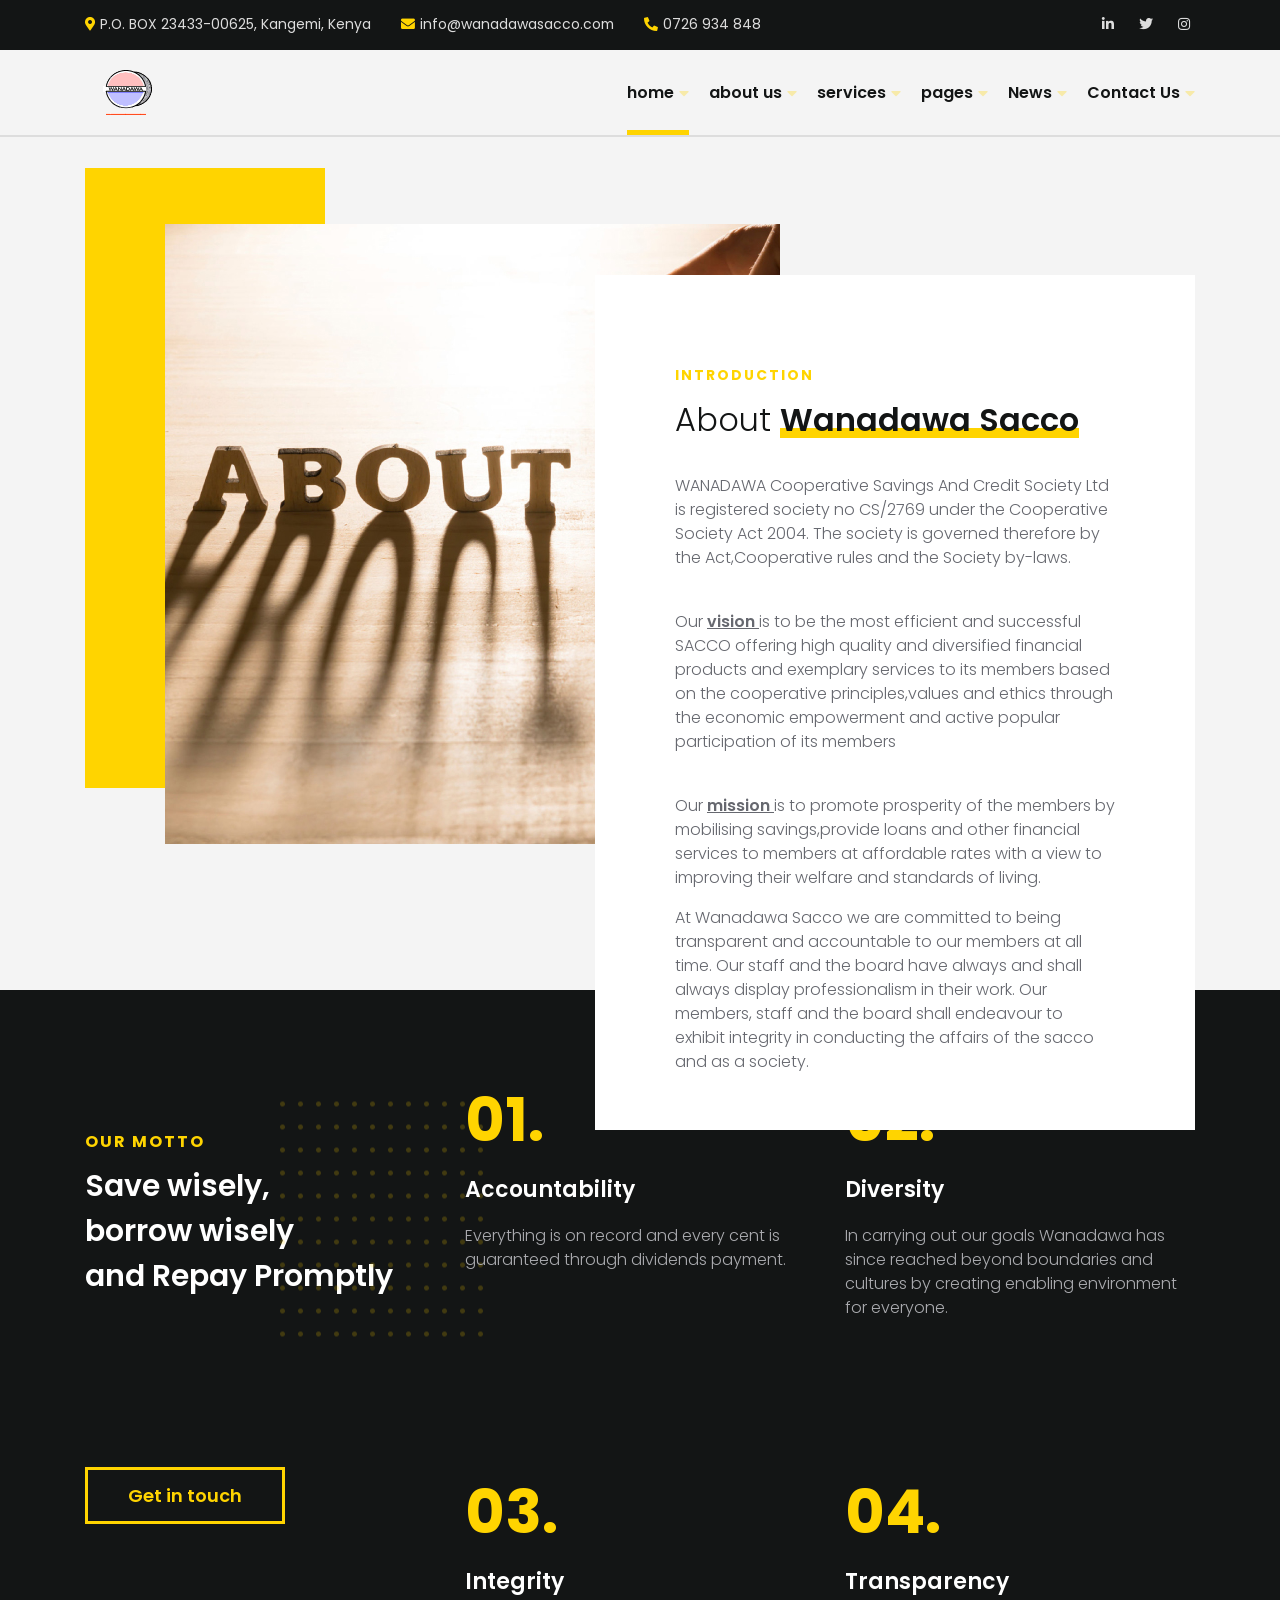
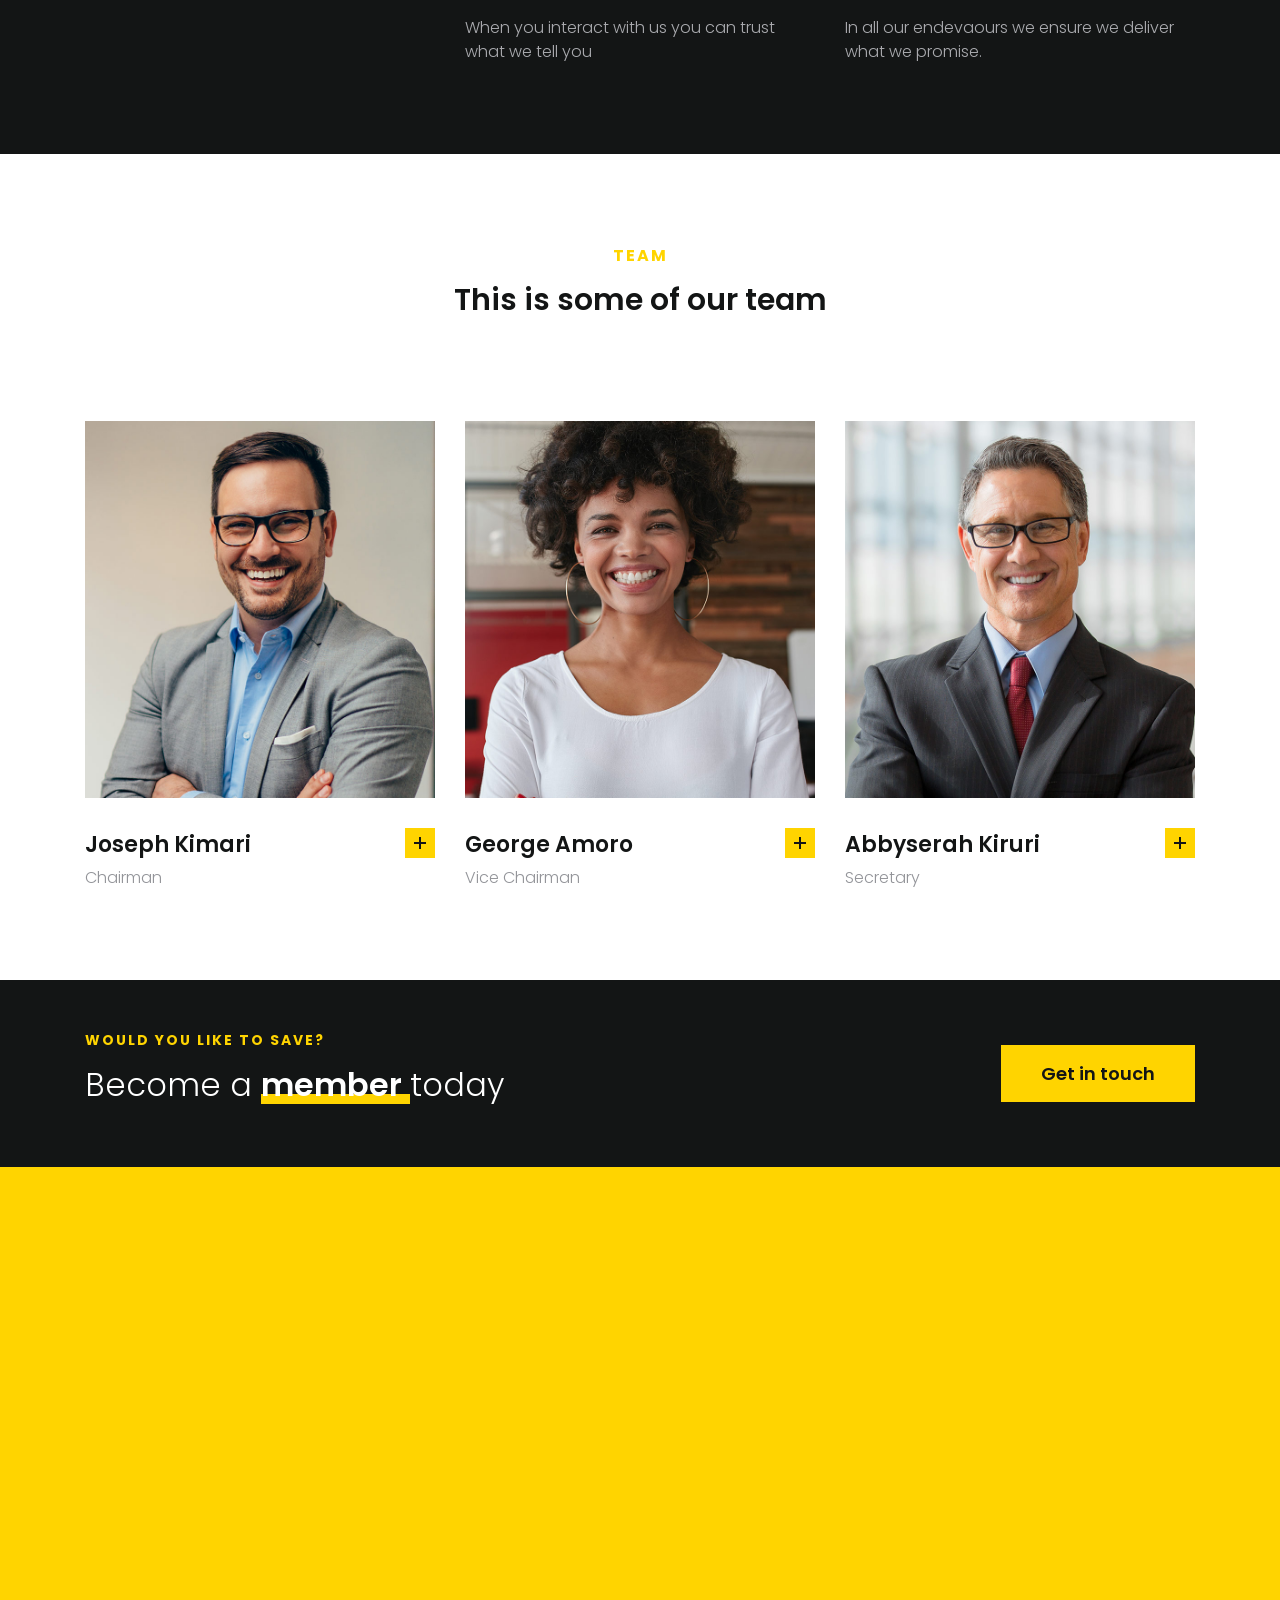
==== commit fc843260: "Wanadawa Upload" ====
--- a/about-us/index.html
+++ b/about-us/index.html
@@ -303,7 +303,7 @@
 			</div><!-- end of .container -->
 
 		</div><!-- end of .secondary-menu -->
-		<header class="site-header-nav  nav-sticky      nav-trans-dark">
+		<header class="site-header-nav nav-trans nav-sticky      nav-trans-dark">
 			<div class="container">
 				<div class="row">
 					<div class="col-lg-12">
@@ -311,15 +311,15 @@
 						<nav class="nav-main ">
 							<div class="brand">
 								<a href="index.html" title="Wanadawa Sacco" rel="home">
-									<img src="wp-content/uploads/sites/3/2020/11/logo-impact-dark.png"
+									<img src="../wp-content/uploads/sites/3/2020/11/logo-impact-dark.png"
 										alt="Logo" class="logo"
-										srcset="#https://ajdethemes.com/adri/impact/wp-content/uploads/sites/3/2020/11/logo-impact-dark.png, #https://ajdethemes.com/adri/impact/wp-content/uploads/sites/3/2020/11/logo-impact-dark@2x.png 2x">
+										srcset="../wp-content/uploads/sites/3/2020/11/logo-impact-dark.png">
 
 								</a> <span class="nav-burger"><span></span></span>
 							</div><!-- end of .brand -->
 							<div class="menu-wrapper">
 								<div class="menu-items-wrapper">
-									
+										
 									<div class="main-menu">
 										<div id="mega-menu-wrap-primary-menu" class="mega-menu-wrap">
 											<div class="mega-menu-toggle">
@@ -345,14 +345,14 @@
 												data-breakpoint="768" data-unbind="true"
 												data-mobile-state="collapse_all" data-hover-intent-timeout="300"
 												data-hover-intent-interval="100">
-												<li class='mega-menu-item mega-menu-item-type-post_type mega-menu-item-object-page mega-menu-item-has-children mega-menu-megamenu mega-align-bottom-left mega-menu-grid mega-menu-item-2886'
+												<li class='mega-menu-item mega-menu-item-type-post_type mega-menu-item-object-page mega-current-menu-ancestor mega-current-menu-parent mega-current_page_parent mega-current_page_ancestor mega-menu-item-has-children mega-menu-megamenu mega-align-bottom-left mega-menu-grid mega-menu-item-2886'
 													id='mega-menu-item-2886'><a class="mega-menu-link"
 														href="../index.html" aria-haspopup="true"
 														aria-expanded="false" tabindex="0">home<span
 															class="mega-indicator"></span></a>
 													
 												</li>
-												<li class='mega-menu-item mega-menu-item-type-custom mega-menu-item-object-custom mega-current-menu-ancestor mega-current-menu-parent mega-menu-item-has-children mega-align-bottom-left mega-menu-flyout mega-menu-item-2887'
+												<li class='mega-menu-item mega-menu-item-type-custom mega-menu-item-object-custom mega-menu-item-has-children mega-align-bottom-left mega-menu-flyout mega-menu-item-2887'
 													id='mega-menu-item-2887'><a class="mega-menu-link" href="index.html"
 														aria-haspopup="true" aria-expanded="false" tabindex="0">about
 														us<span class="mega-indicator"></span></a>
@@ -364,13 +364,60 @@
 														tabindex="0">services<span class="mega-indicator"></span></a>
 													
 												</li>
+
+												<li class='mega-menu-item mega-menu-item-type-custom mega-menu-item-object-custom mega-menu-item-has-children mega-menu-megamenu mega-align-bottom-left mega-menu-grid mega-menu-item-2889'
+													id='mega-menu-item-2889'><a class="mega-menu-link" href="#"
+														aria-haspopup="true" aria-expanded="false"
+														tabindex="0">pages<span class="mega-indicator"></span></a>
+													<ul class="mega-sub-menu">
+														<li class='mega-menu-row' id='mega-menu-2889-0'>
+															<ul class="mega-sub-menu">
+																<li class='mega-menu-column mega-menu-columns-4-of-12'
+																	id='mega-menu-2889-0-0'>
+																	<ul class="mega-sub-menu">
+																		
+																		<li class='mega-menu-item mega-menu-item-type-post_type mega-menu-item-object-page mega-menu-item-2999'
+																			id='mega-menu-item-2999'><a
+																				class="mega-menu-link"
+																				href="../team-2/index.html">Team</a></li>
+																		<li class='mega-menu-item mega-menu-item-type-post_type mega-menu-item-object-page mega-menu-item-2998'
+																			id='mega-menu-item-2998'><a
+																				class="mega-menu-link"
+																				href="../portfolio/index.html">Portfolio</a></li>
+																	</ul>
+																</li>
+																<li class='mega-menu-column mega-menu-columns-4-of-12'
+																	id='mega-menu-2889-0-1'>
+																	<ul class="mega-sub-menu">
+																		
+																		<li class='mega-menu-item mega-menu-item-type-post_type mega-menu-item-object-page mega-menu-item-3000'
+																			id='mega-menu-item-3000'><a
+																				class="mega-menu-link"
+																				href="../faq-2/index.html">FAQ page</a>
+																		</li>
+																		<li class='mega-menu-item mega-menu-item-type-post_type mega-menu-item-object-page mega-menu-item-2997'
+																			id='mega-menu-item-2997'><a
+																				class="mega-menu-link"
+																				href="#">Gallery</a></li>
+																	</ul>
+																</li>
+																<li class='mega-menu-column mega-menu-columns-4-of-12'
+																	id='mega-menu-2889-0-2'>
+																	<ul class="mega-sub-menu">
+																		
+																		<li class='mega-menu-item mega-menu-item-type-post_type mega-menu-item-object-page mega-menu-item-3001'
+																			id='mega-menu-item-3001'><a
+																				class="mega-menu-link"
+																				href="#">Careers
+																				</a></li>
+																	</ul>
+																</li>
+															</ul>
+														</li>
+													</ul>
+												</li>
 												
-												<li class='mega-menu-item mega-menu-item-type-custom mega-menu-item-object-custom mega-menu-item-has-children mega-align-bottom-left mega-menu-flyout mega-menu-item-2890'
-													id='mega-menu-item-2890'><a class="mega-menu-link" href="../portfolio/index.html"
-														aria-haspopup="true" aria-expanded="false"
-														tabindex="0">portfolio<span class="mega-indicator"></span></a>
-													
-												</li>
+												
 												<li class='mega-menu-item mega-menu-item-type-custom mega-menu-item-object-custom mega-menu-item-has-children mega-menu-megamenu mega-align-bottom-left mega-menu-grid mega-menu-item-2891'
 													id='mega-menu-item-2891'><a class="mega-menu-link" href="../blog/index.html"
 														aria-haspopup="true" aria-expanded="false"
@@ -411,28 +458,7 @@
 											</li>
 
 										</ul>
-										<div class="menu-lang-switcher">
-											<div
-												class="wpml-ls-statics-shortcode_actions wpml-ls wpml-ls-legacy-list-horizontal">
-												<ul>
-													<li
-														class="wpml-ls-slot-shortcode_actions wpml-ls-item wpml-ls-item-en wpml-ls-current-language wpml-ls-first-item wpml-ls-item-legacy-list-horizontal">
-														<a href="index.html" class="wpml-ls-link"><span
-																class="wpml-ls-native">English</span></a>
-													</li>
-													<li
-														class="wpml-ls-slot-shortcode_actions wpml-ls-item wpml-ls-item-de wpml-ls-item-legacy-list-horizontal">
-														<a href="../index3322.html?lang=de" class="wpml-ls-link"><span
-																class="wpml-ls-native" lang="de">Deutsch</span></a>
-													</li>
-													<li
-														class="wpml-ls-slot-shortcode_actions wpml-ls-item wpml-ls-item-es wpml-ls-last-item wpml-ls-item-legacy-list-horizontal">
-														<a href="../indexc69a.html?lang=es" class="wpml-ls-link"><span
-																class="wpml-ls-native" lang="es">Español</span></a>
-													</li>
-												</ul>
-											</div>
-										</div>
+										
 									</div><!-- end of .menu-footer-mobile-only -->
 								</div><!-- end of .menu-items-wrapper -->
 							</div><!-- end of .menu-wrapper -->
@@ -466,7 +492,7 @@
 																data-rellax-speed="-1"
 																src="../wp-content/uploads/sites/3/2020/11/intro-1-65.jpg"
 																alt="We take care of your <b><u>future</u></b>"
-																srcset="https://ajdethemes.com/adri/impact/wp-content/uploads/sites/3/2020/11/intro-1-65.jpg, https://ajdethemes.com/adri/impact/wp-content/uploads/sites/3/2020/11/intro-1-65@2x.jpg 2x">
+																srcset="../wp-content/uploads/sites/3/2020/11/intro-1-65.jpg, ../wp-content/uploads/sites/3/2020/11/about-11.jpg 2x">
 														</div>
 														<figcaption class="rellax" data-rellax-speed="3">
 															<div class="ft-i-title">
@@ -479,11 +505,11 @@
 															<div class="ft-i-description">
 																<p>WANADAWA Cooperative Savings And Credit Society Ltd is registered society no CS/2769 under the Cooperative Society Act 2004. The society is governed therefore by the Act,Cooperative rules and the Society by-laws.</p><br>
 																<p>
-																	Our <u> vision </u> is to be the most efficient and successful SACCO offering high quality and diversified financial products and exemplary services to its members based on the cooperative principles,values and ethics through the economic empowerment and active popular participation of its members<span
+																	Our  <u> <strong> vision </strong>  </u> is to be the most efficient and successful SACCO offering high quality and diversified financial products and exemplary services to its members based on the cooperative principles,values and ethics through the economic empowerment and active popular participation of its members<span
 																		style="text-align: unset;"></span></p> <br>
 
 																		<p>
-																	Our <u> mission </u> is to promote prosperity of the members by mobilising savings,provide loans and other financial services to members at affordable rates with a view to improving their welfare and standards of living.<span
+																	Our <u> <strong> mission </strong> </u> is to promote prosperity of the members by mobilising savings,provide loans and other financial services to members at affordable rates with a view to improving their welfare and standards of living.<span
 																		style="text-align: unset;"></span></p>
 
 																		<p>
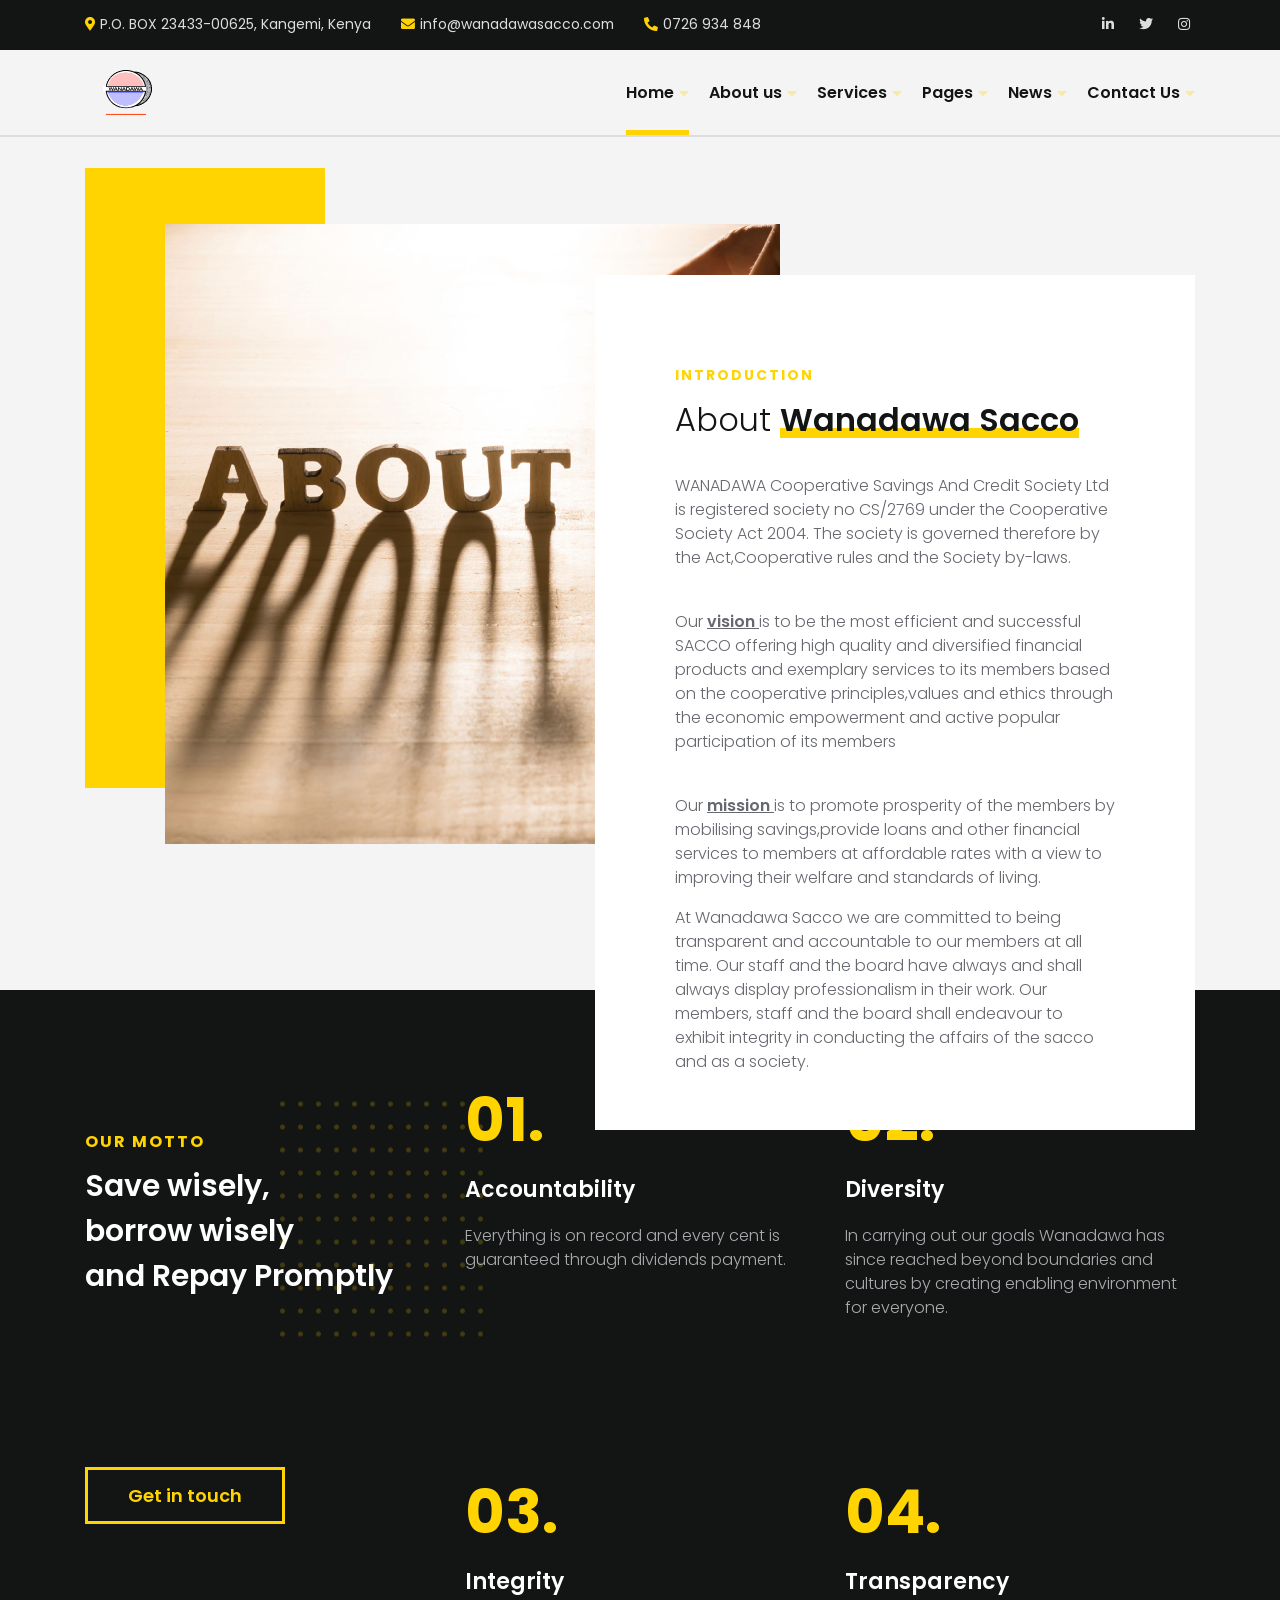
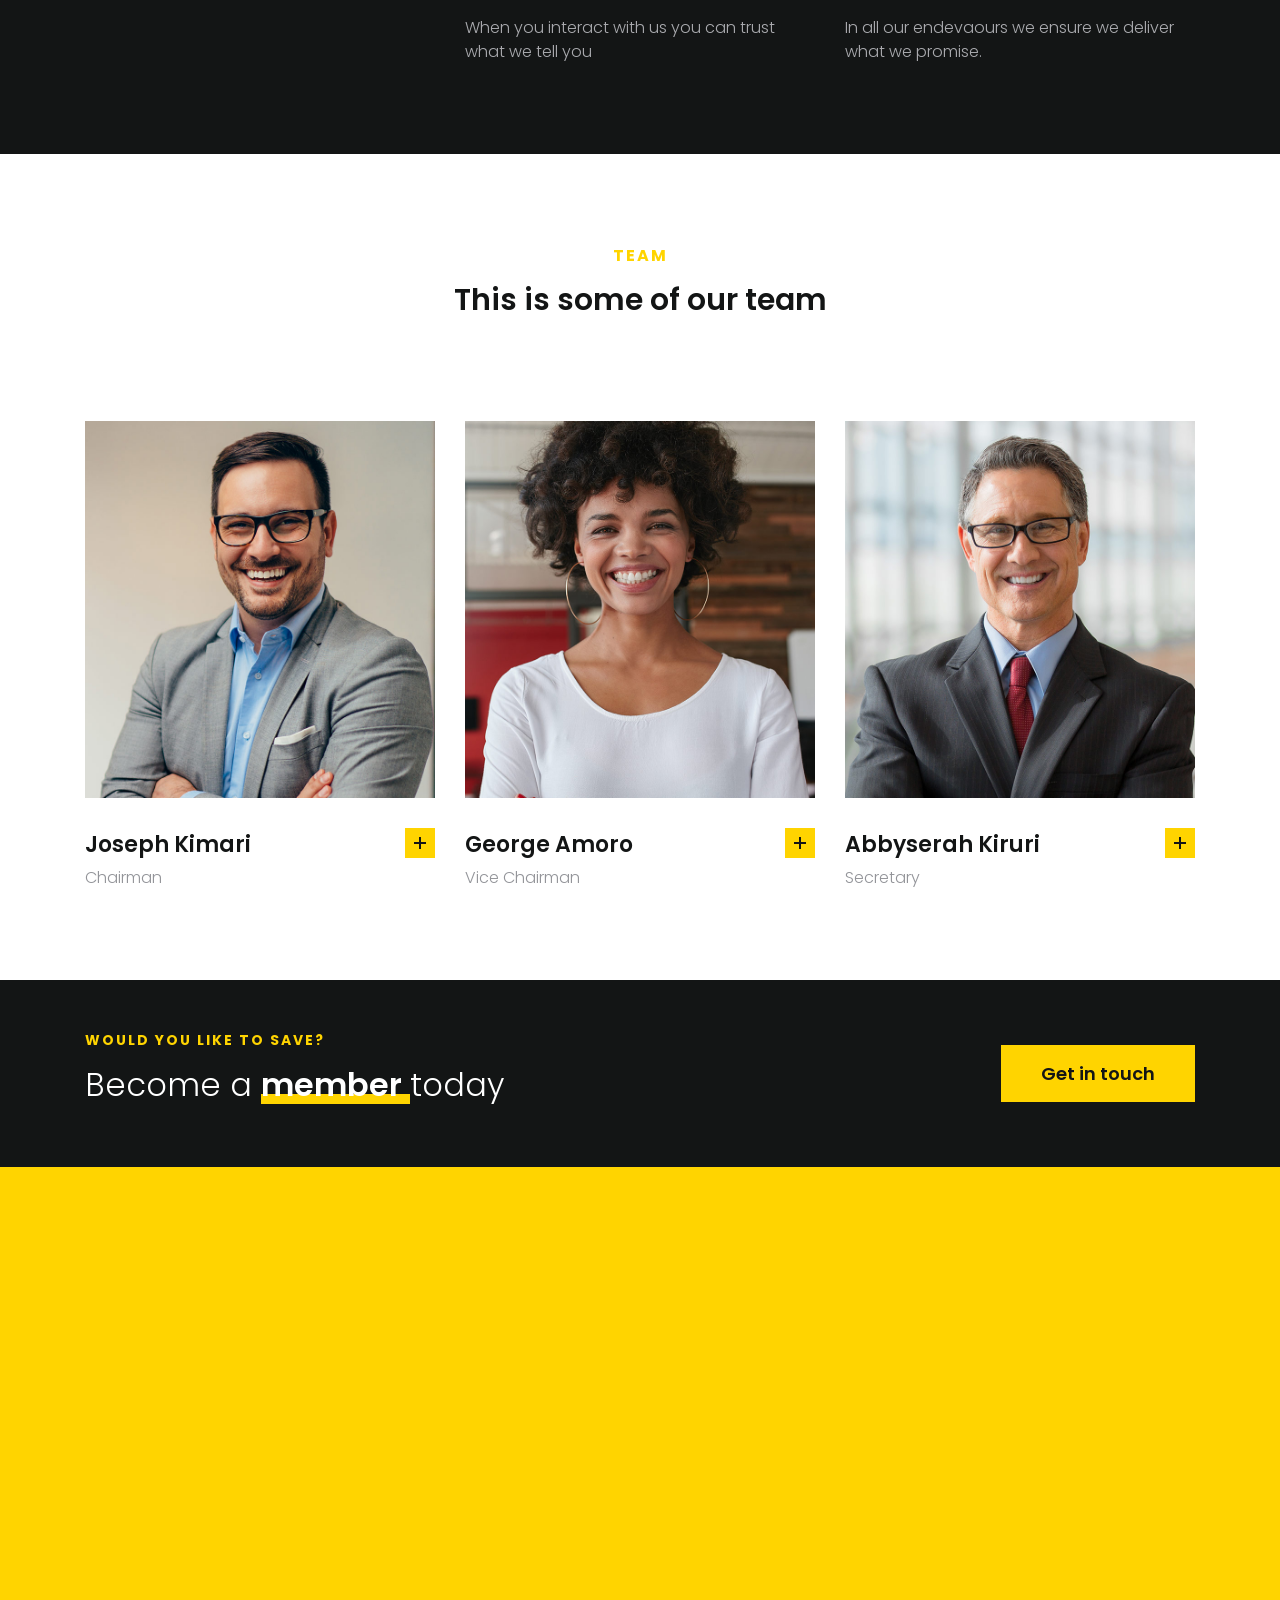
==== commit b81b1edf: "Wanadawa Update" ====
--- a/about-us/index.html
+++ b/about-us/index.html
@@ -348,27 +348,27 @@
 												<li class='mega-menu-item mega-menu-item-type-post_type mega-menu-item-object-page mega-current-menu-ancestor mega-current-menu-parent mega-current_page_parent mega-current_page_ancestor mega-menu-item-has-children mega-menu-megamenu mega-align-bottom-left mega-menu-grid mega-menu-item-2886'
 													id='mega-menu-item-2886'><a class="mega-menu-link"
 														href="../index.html" aria-haspopup="true"
-														aria-expanded="false" tabindex="0">home<span
+														aria-expanded="false" tabindex="0">Home<span
 															class="mega-indicator"></span></a>
 													
 												</li>
 												<li class='mega-menu-item mega-menu-item-type-custom mega-menu-item-object-custom mega-menu-item-has-children mega-align-bottom-left mega-menu-flyout mega-menu-item-2887'
 													id='mega-menu-item-2887'><a class="mega-menu-link" href="index.html"
-														aria-haspopup="true" aria-expanded="false" tabindex="0">about
+														aria-haspopup="true" aria-expanded="false" tabindex="0">About
 														us<span class="mega-indicator"></span></a>
 													
 												</li>
 												<li class='mega-menu-item mega-menu-item-type-custom mega-menu-item-object-custom mega-menu-item-has-children mega-menu-megamenu mega-align-bottom-left mega-menu-grid mega-menu-item-2888'
 													id='mega-menu-item-2888'><a class="mega-menu-link" href="../services-2/index.html"
 														aria-haspopup="true" aria-expanded="false"
-														tabindex="0">services<span class="mega-indicator"></span></a>
+														tabindex="0">Services<span class="mega-indicator"></span></a>
 													
 												</li>
 
 												<li class='mega-menu-item mega-menu-item-type-custom mega-menu-item-object-custom mega-menu-item-has-children mega-menu-megamenu mega-align-bottom-left mega-menu-grid mega-menu-item-2889'
 													id='mega-menu-item-2889'><a class="mega-menu-link" href="#"
 														aria-haspopup="true" aria-expanded="false"
-														tabindex="0">pages<span class="mega-indicator"></span></a>
+														tabindex="0">Pages<span class="mega-indicator"></span></a>
 													<ul class="mega-sub-menu">
 														<li class='mega-menu-row' id='mega-menu-2889-0'>
 															<ul class="mega-sub-menu">
--- a/wp-content/themes/adri-ajdethemes-child-impact/woocommerced96d.css
+++ b/wp-content/themes/adri-ajdethemes-child-impact/woocommerced96d.css
@@ -15,13 +15,13 @@
   font-weight: 600;
   line-height: 1;
   background: #131515;
-  color: #ffd400;
+  color: #FFD400;
   border: none;
   transition: all 0.35s;
 }
 .woocommerce #respond input#submit:hover, .woocommerce a.button:hover, .woocommerce button.button:hover, .woocommerce input.button:hover, .woocommerce #respond input#submit:focus, .woocommerce a.button:focus, .woocommerce button.button:focus, .woocommerce input.button:focus {
   color: #131515;
-  background: #ffd400;
+  background: #FFD400;
 }
 #add_payment_method .wc-proceed-to-checkout, .woocommerce-cart .wc-proceed-to-checkout, .woocommerce-checkout .wc-proceed-to-checkout {
   padding: 0;
@@ -33,12 +33,12 @@
   padding: 0 40px;
   height: 57px;
   font-size: 1.125rem;
-  background: #ffd400;
+  background: #FFD400;
   color: #131515;
 }
 #add_payment_method .wc-proceed-to-checkout a.checkout-button:hover, .woocommerce-cart .wc-proceed-to-checkout a.checkout-button:hover, .woocommerce-checkout .wc-proceed-to-checkout a.checkout-button:hover, #add_payment_method .wc-proceed-to-checkout a.checkout-button:focus, .woocommerce-cart .wc-proceed-to-checkout a.checkout-button:focus, .woocommerce-checkout .wc-proceed-to-checkout a.checkout-button:focus {
   background: #131515;
-  color: #ffd400;
+  color: #FFD400;
 }
 /*
  Alerts
@@ -382,7 +382,7 @@
   color: #66686f;
 }
 .woocommerce .product-name a:hover, .woocommerce .product-name a:focus {
-  color: #ffd400;
+  color: #FFD400;
 }
 .woocommerce .product-quantity input {
   max-width: 80px;
@@ -692,7 +692,7 @@
   color: rgba(19, 21, 21, 1);
 }
 .woocommerce .checkout .woocommerce-checkout-payment ul li input:checked + label:before {
-  background: #ffd400;
+  background: #FFD400;
   border-color: #131515;
 }
 .woocommerce .checkout .woocommerce-checkout-payment ul li .payment_box {
@@ -915,12 +915,12 @@
   bottom: 0;
   width: 0;
   height: 1px;
-  background: #ffd400;
+  background: #FFD400;
   transition: all 0.35s;
   opacity: 0;
 }
 .woocommerce-account .woocommerce .woocommerce-MyAccount-content p a:hover, .woocommerce-account .woocommerce .woocommerce-MyAccount-content p a:focus {
-  color: #ffd400;
+  color: #FFD400;
   border-bottom: 1px solid rgba(255, 212, 0, .4);
 }
 .woocommerce-account .woocommerce .woocommerce-MyAccount-content p a:hover:before {
@@ -1154,7 +1154,7 @@
   top: 14px;
   display: block;
   padding: 4px 11px 4px 9px;
-  background: #ffd400;
+  background: #FFD400;
   text-transform: lowercase;
   font-weight: 600;
   color: #131515;
@@ -1167,7 +1167,7 @@
   top: 0;
   position: absolute;
   display: inline-block;
-  border: 16px solid #ffd400;
+  border: 16px solid #FFD400;
   border-right: 8px solid transparent;
   z-index: -1;
 }
@@ -1238,7 +1238,7 @@
   top: 0;
   width: 100%;
   height: 100%;
-  background: #ffd400;
+  background: #FFD400;
   opacity: 0;
   visibility: hidden;
   transition: all 0.35s;
@@ -1288,7 +1288,7 @@
   flex-shrink: 0;
   width: 30px;
   height: 30px;
-  background: #ffd400;
+  background: #FFD400;
   color: #131515;
   position: absolute;
   bottom: 30px;
@@ -1408,7 +1408,7 @@
   z-index: 2;
 }
 .woocommerce-single-product .woocommerce-product-gallery .woocommerce-product-gallery__trigger:hover, .woocommerce-single-product .woocommerce-product-gallery .woocommerce-product-gallery__trigger:focus {
-  color: #ffd400;
+  color: #FFD400;
 }
 .woocommerce-single-product .woocommerce-product-gallery .woocommerce-product-gallery__trigger:before {
   content: '\f00e';
@@ -1460,12 +1460,12 @@
   bottom: 0;
   width: 0;
   height: 1px;
-  background: #ffd400;
+  background: #FFD400;
   transition: all 0.35s;
   opacity: 0;
 }
 .woocommerce-single-product .summary .woocommerce-product-rating .woocommerce-review-link:hover, .woocommerce-single-product .summary .woocommerce-product-rating .woocommerce-review-link:focus {
-  color: #ffd400;
+  color: #FFD400;
   border-bottom: 1px solid rgba(255, 212, 0, .4);
 }
 .woocommerce-single-product .summary .woocommerce-product-rating .woocommerce-review-link:hover:before {
@@ -1508,7 +1508,7 @@
 .woocommerce-single-product .summary .woocommerce-product-details__short-description .woo-single-short-desc-icon-list i {
   margin-right: 5px;
   font-size: 0.87rem;
-  color: #ffd400;
+  color: #FFD400;
 }
 .woocommerce-single-product .summary .cart {
   display: flex;
@@ -1530,7 +1530,7 @@
   border: none;
   border-radius: 0;
   font-weight: 600;
-  background: #ffd400;
+  background: #FFD400;
   color: #131515;
   box-shadow: 0 0 0 #131515;
   transition: all 0.35s;
@@ -1646,12 +1646,12 @@
   bottom: 0;
   width: 0;
   height: 1px;
-  background: #ffd400;
+  background: #FFD400;
   transition: all 0.35s;
   opacity: 0;
 }
 .woocommerce-single-product .summary .product_meta a:hover, .woocommerce-single-product .summary .product_meta a:focus {
-  color: #ffd400;
+  color: #FFD400;
   border-bottom: 1px solid rgba(255, 212, 0, .4);
 }
 .woocommerce-single-product .summary .product_meta a:hover:before {
@@ -1717,7 +1717,7 @@
   display: block;
   width: 5px;
   height: 100%;
-  background: #ffd400;
+  background: #FFD400;
   opacity: 0;
   transition: all 0.35s;
   z-index: 2;
@@ -1955,7 +1955,7 @@
   margin-right: 20px;
 }
 .widget_products a:not(.remove):hover, .widget_shopping_cart a:not(.remove):hover, .widget_recent_reviews a:not(.remove):hover, .widget_top_rated_products a:not(.remove):hover, .widget_recently_viewed_products a:not(.remove):hover {
-  color: #ffd400;
+  color: #FFD400;
 }
 .widget_products a:not(.remove) img, .widget_shopping_cart a:not(.remove) img, .widget_recent_reviews a:not(.remove) img, .widget_top_rated_products a:not(.remove) img, .widget_recently_viewed_products a:not(.remove) img {
   position: absolute;
@@ -2032,7 +2032,7 @@
 }
 .widget_products .woocommerce-mini-cart__buttons .button:hover, .widget_shopping_cart .woocommerce-mini-cart__buttons .button:hover, .widget_recent_reviews .woocommerce-mini-cart__buttons .button:hover, .widget_top_rated_products .woocommerce-mini-cart__buttons .button:hover, .widget_recently_viewed_products .woocommerce-mini-cart__buttons .button:hover, .widget_products .woocommerce-mini-cart__buttons .button:focus, .widget_shopping_cart .woocommerce-mini-cart__buttons .button:focus, .widget_recent_reviews .woocommerce-mini-cart__buttons .button:focus, .widget_top_rated_products .woocommerce-mini-cart__buttons .button:focus, .widget_recently_viewed_products .woocommerce-mini-cart__buttons .button:focus {
   background: none;
-  color: #ffd400;
+  color: #FFD400;
 }
 /*
  [7.16] WooCommerce Widget - Product Categories
@@ -2100,7 +2100,7 @@
   top: 0;
   display: block;
   height: 100%;
-  background: #ffd400;
+  background: #FFD400;
   z-index: 1;
   transition: all 0.35s;
 }
@@ -2111,7 +2111,7 @@
   display: block;
   width: 15px;
   height: 15px;
-  background: #ffd400;
+  background: #FFD400;
   z-index: 2;
   transition: all 0.35s;
 }
@@ -2126,7 +2126,7 @@
 }
 .widget_price_filter form .button:hover, .widget_price_filter form .button:focus {
   background: unset;
-  color: #ffd400;
+  color: #FFD400;
 }
 .widget_price_filter form .price_label {
   margin-top: 15px;
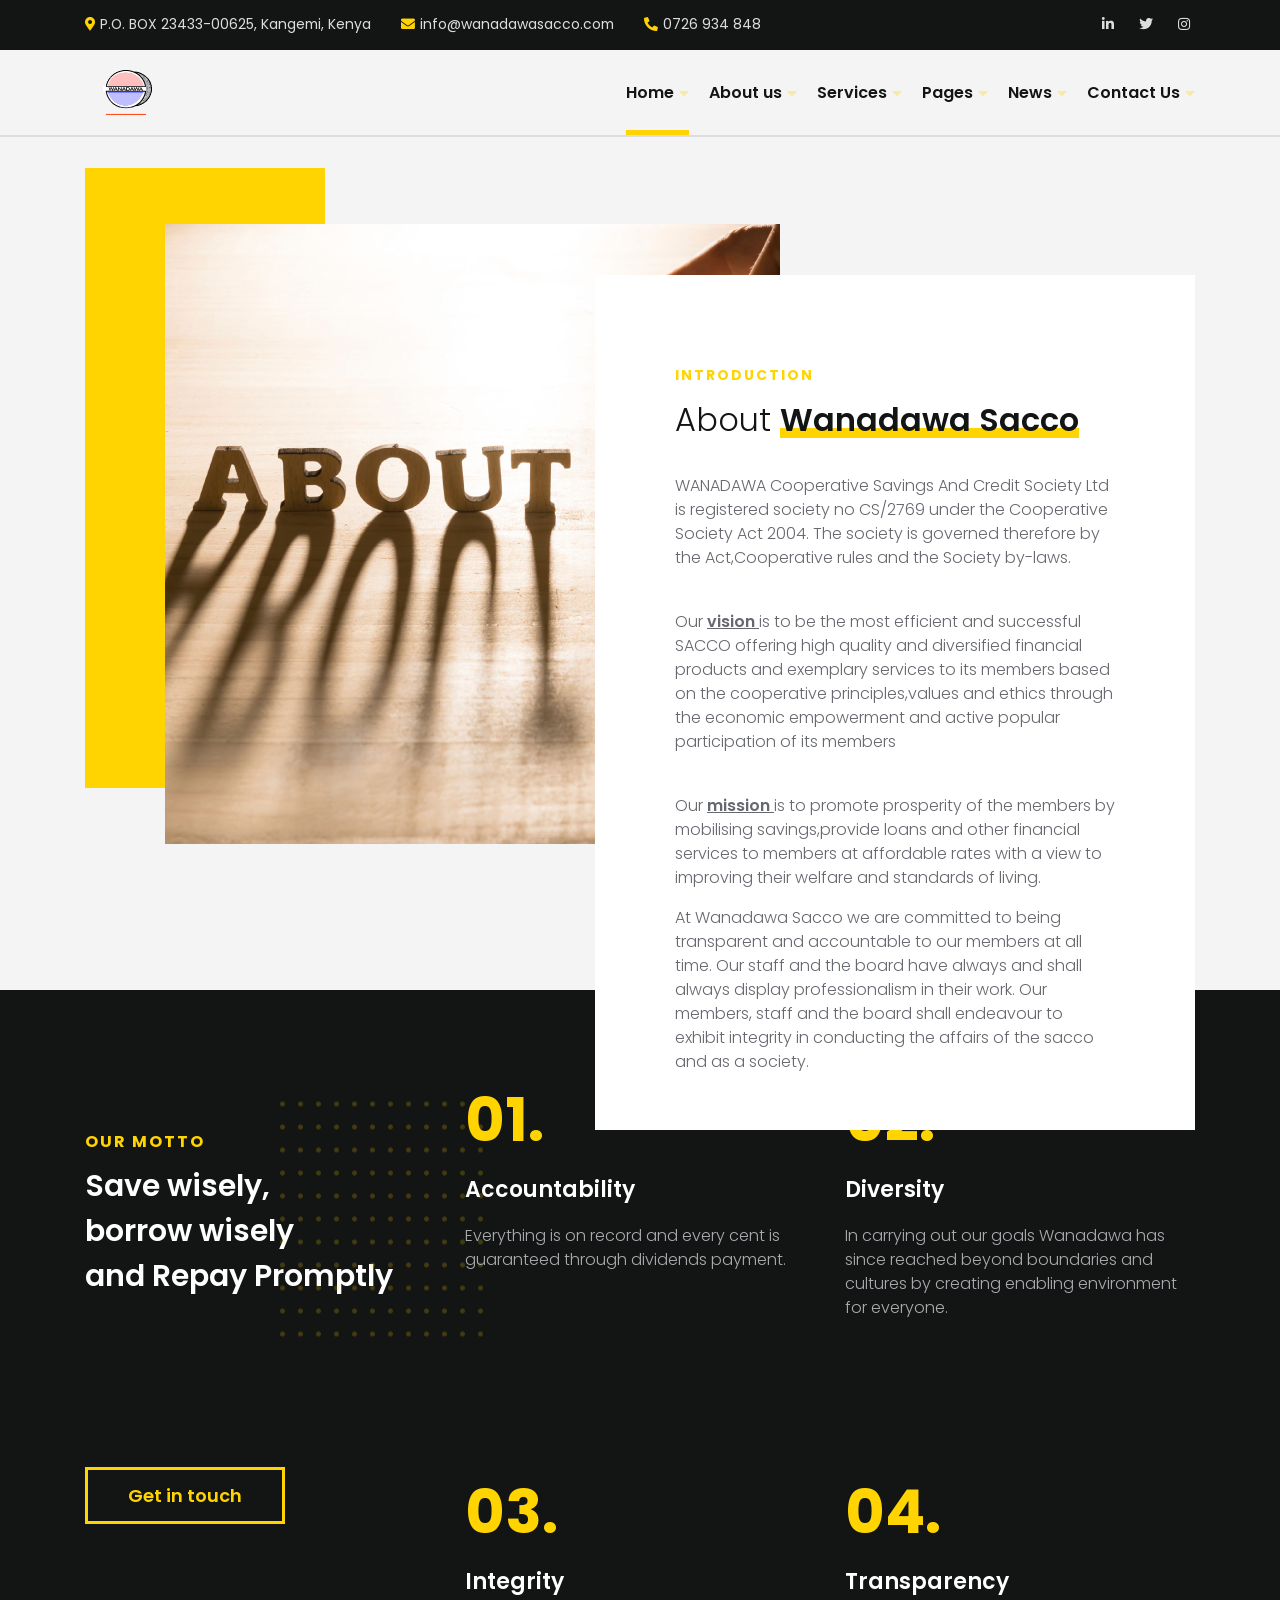
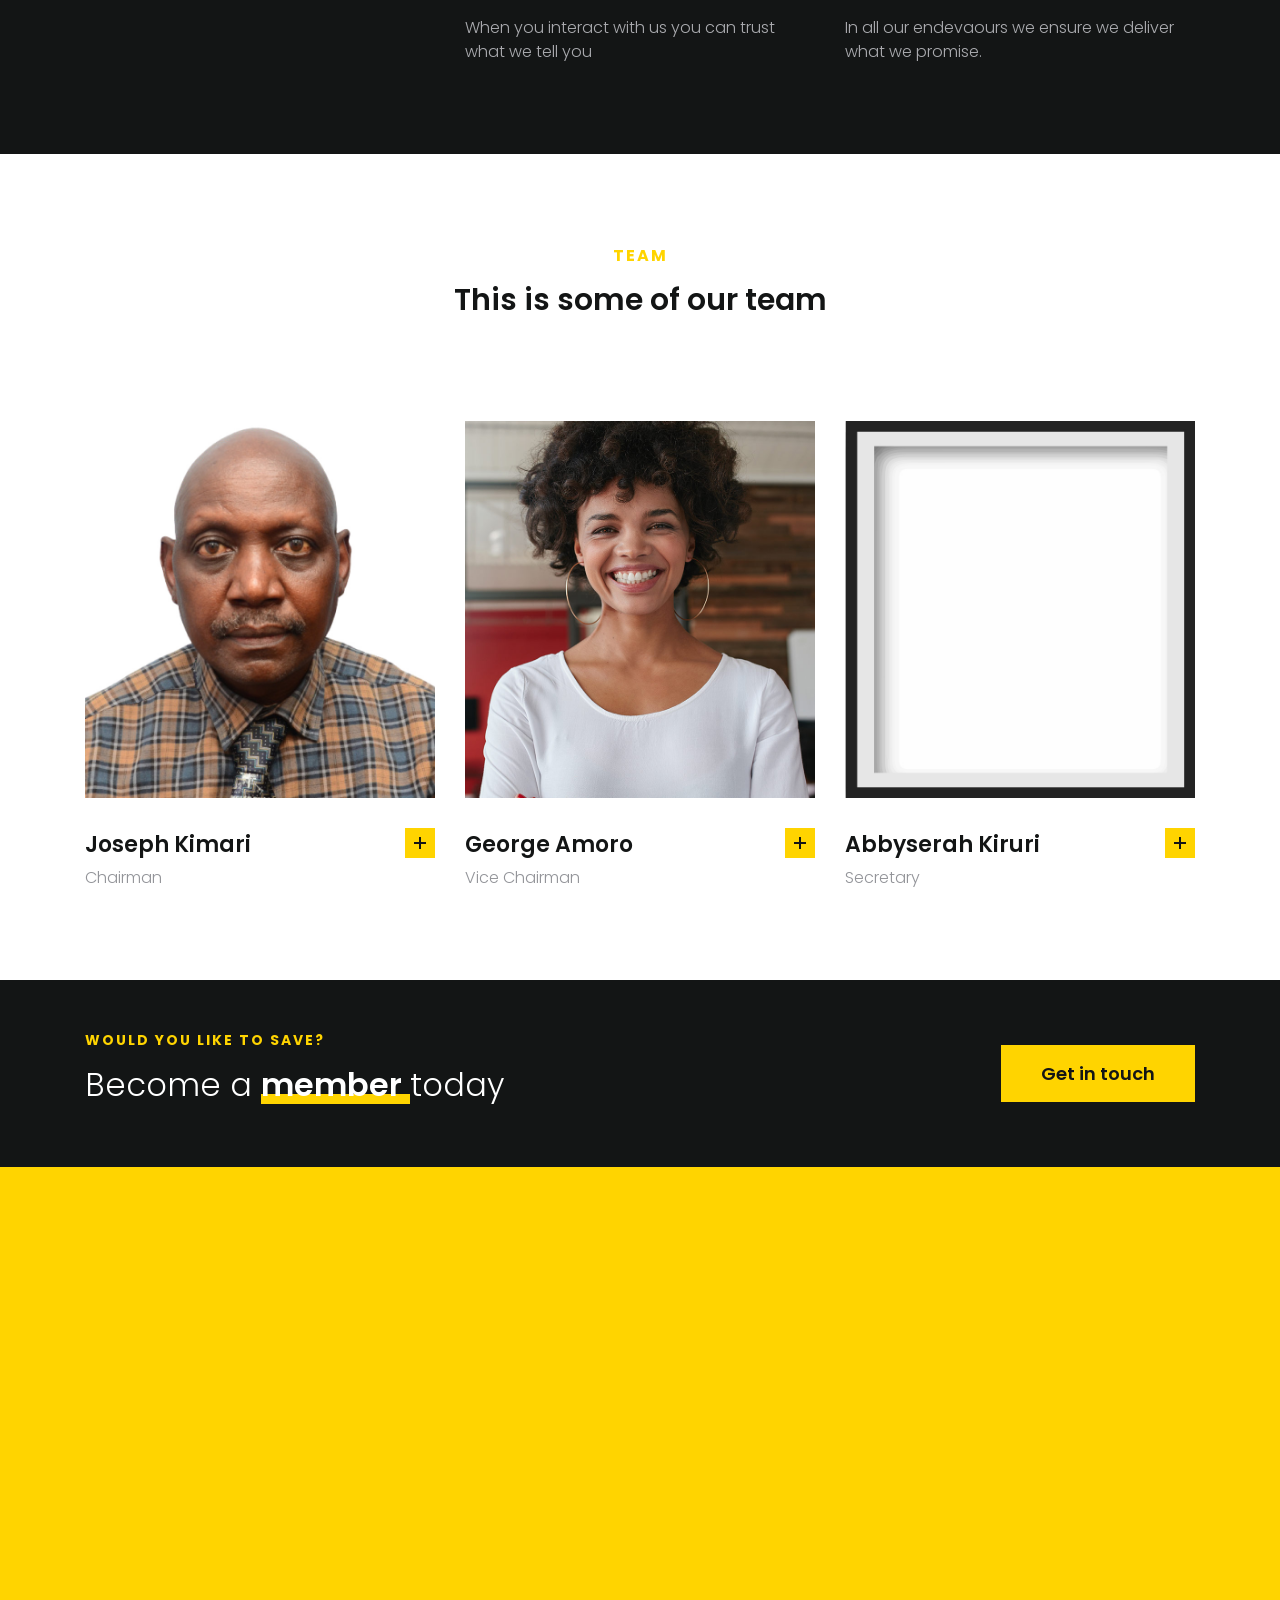
==== commit 90021d83: "Wanadawa Sacco Update" ====
--- a/about-us/index.html
+++ b/about-us/index.html
@@ -555,7 +555,7 @@
 												data-id="ce03d6f" data-element_type="widget"
 												data-widget_type="adri-ajdethemes-elements-button.default">
 												<div class="elementor-widget-container">
-													<a href="#" class="btn btn-ghost btn-lg"><span class="btn-main">Get
+													<a href="../contact/index.html" class="btn btn-ghost btn-lg"><span class="btn-main">Get
 															in touch</span></a>
 												</div>
 											</div>
@@ -628,7 +628,7 @@
 												data-settings="{&quot;_animation&quot;:&quot;fadeIn&quot;,&quot;_animation_delay&quot;:600}"
 												data-widget_type="adri-ajdethemes-elements-button.default">
 												<div class="elementor-widget-container">
-													<a href="#" class="btn btn-ghost btn-lg"><span class="btn-main">Get
+													<a href="../contact/index.html" class="btn btn-ghost btn-lg"><span class="btn-main">Get
 															in touch</span></a>
 												</div>
 											</div>
@@ -906,7 +906,7 @@
 												data-settings="{&quot;_animation&quot;:&quot;fadeIn&quot;,&quot;_animation_delay&quot;:500}"
 												data-widget_type="adri-ajdethemes-elements-button.default">
 												<div class="elementor-widget-container">
-													<a href="#" class="btn btn-classic btn-lg">Get in touch</a>
+													<a href="../contact/index.html" class="btn btn-classic btn-lg">Get in touch</a>
 												</div>
 											</div>
 										</div>
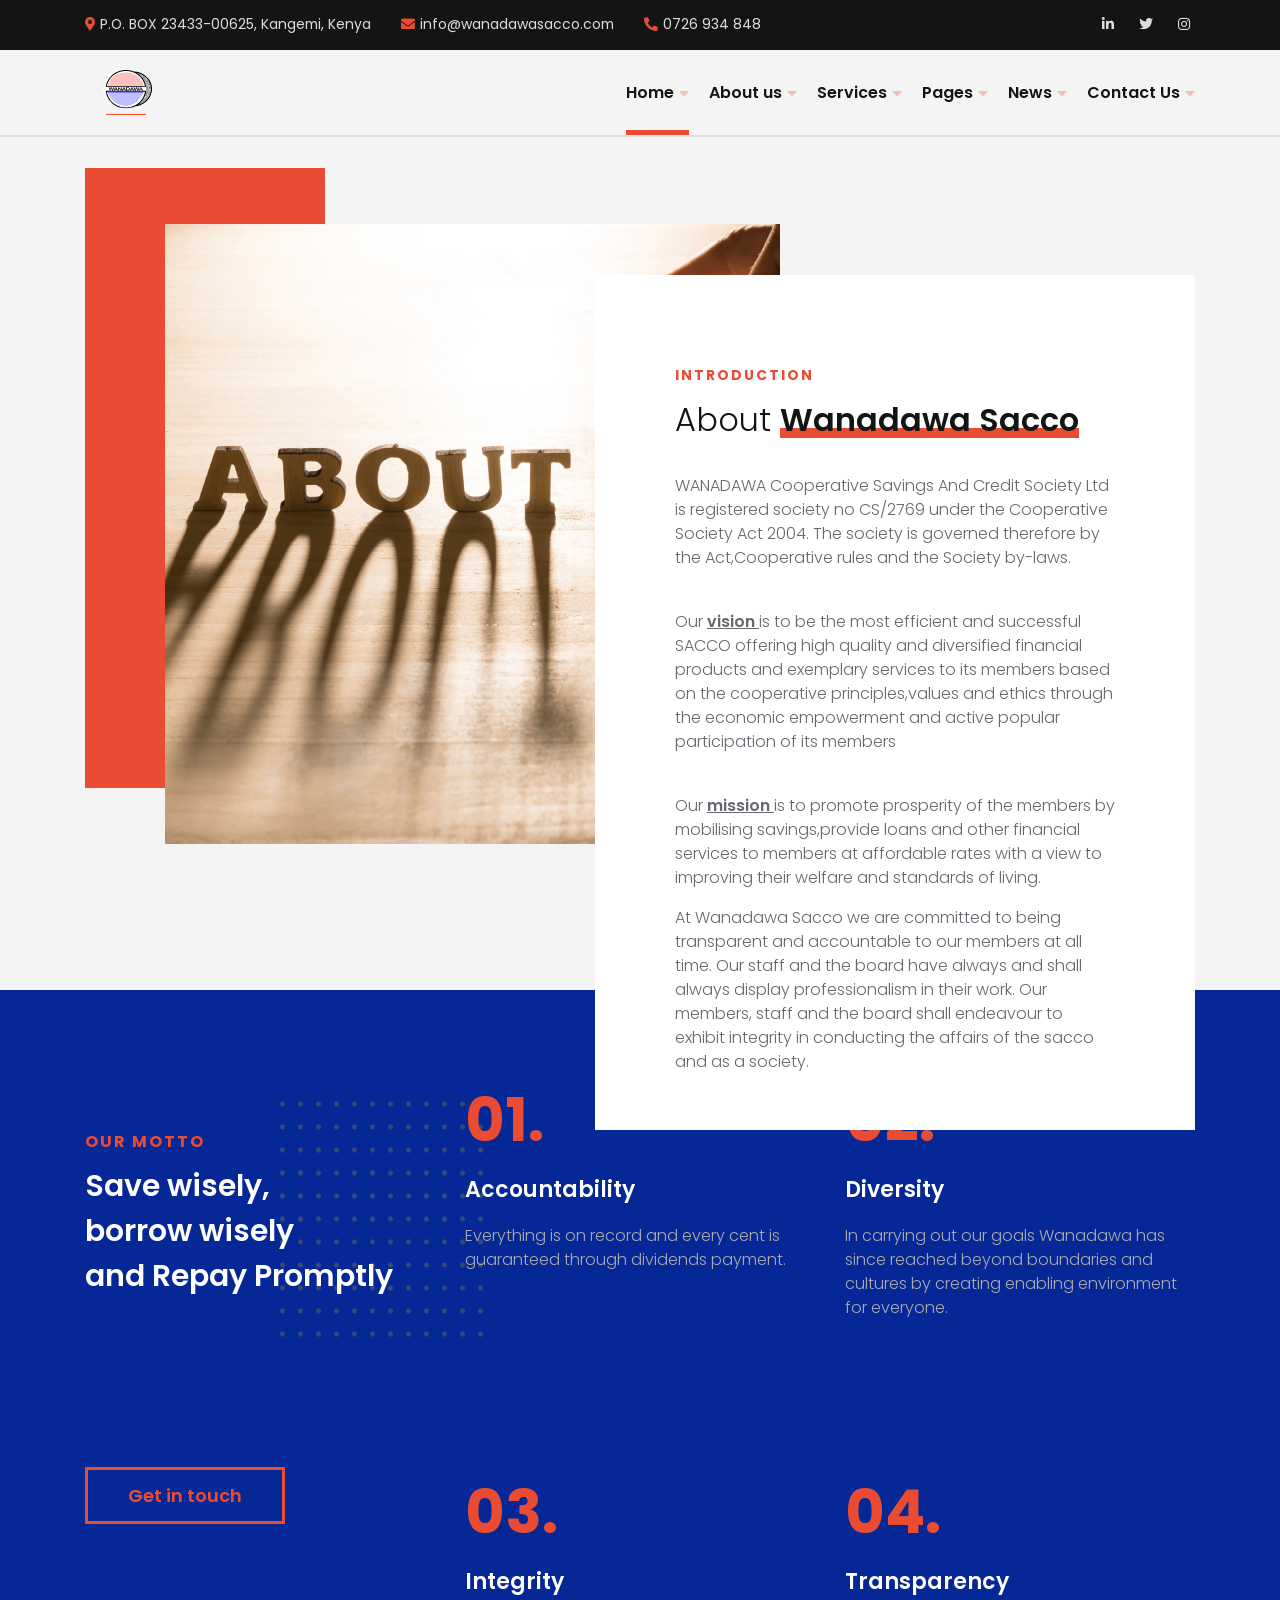
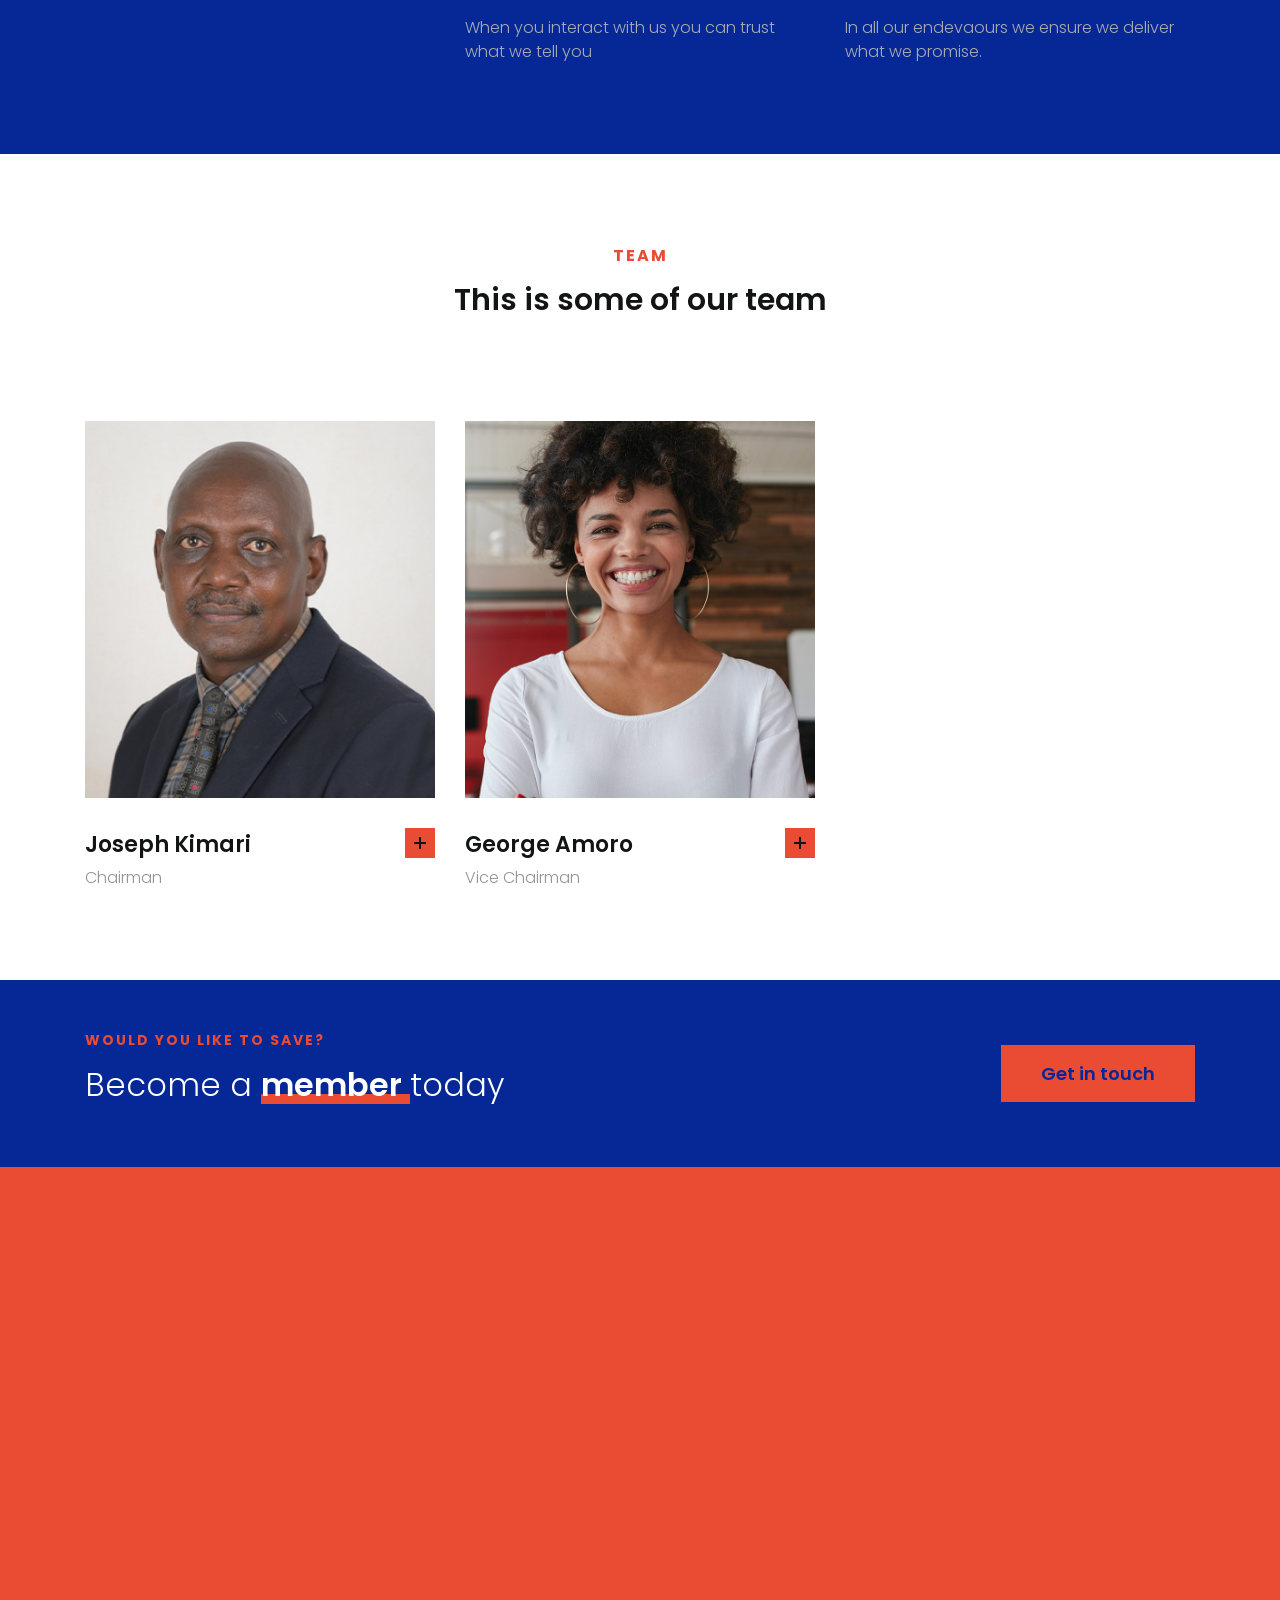
==== commit 563016c3: "Wanadawa Theme update Colors" ====
--- a/about-us/index.html
+++ b/about-us/index.html
@@ -573,7 +573,7 @@
 												<div class="elementor-widget-container">
 													<div class="elementor-text-editor elementor-clearfix">
 														<h1><span
-																style="color: #ffd400; font-size: 60px; font-weight: bold;">01.</span>
+																style="color: #ea4b33; font-size: 60px; font-weight: bold;">01.</span>
 														</h1>
 														<h4><span
 																style="color: #ffffff; padding-bottom: 10px; display: block;"><span
@@ -597,7 +597,7 @@
 												<div class="elementor-widget-container">
 													<div class="elementor-text-editor elementor-clearfix">
 														<h1><span
-																style="color: #ffd400; font-size: 60px; font-weight: bold;">02.</span>
+																style="color: #ea4b33; font-size: 60px; font-weight: bold;">02.</span>
 														</h1>
 														<h4><span
 																style="color: #ffffff; padding-bottom: 10px; display: block;"><span
@@ -646,7 +646,7 @@
 												<div class="elementor-widget-container">
 													<div class="elementor-text-editor elementor-clearfix">
 														<h1><span
-																style="color: #ffd400; font-size: 60px; font-weight: bold;">03.</span>
+																style="color: #ea4b33; font-size: 60px; font-weight: bold;">03.</span>
 														</h1>
 														<h4><span
 																style="color: #ffffff; padding-bottom: 10px; display: block;"><span
@@ -670,7 +670,7 @@
 												<div class="elementor-widget-container">
 													<div class="elementor-text-editor elementor-clearfix">
 														<h1><span
-																style="color: #ffd400; font-size: 60px; font-weight: bold;">04.</span>
+																style="color: #ea4b33; font-size: 60px; font-weight: bold;">04.</span>
 														</h1>
 														<h4><span
 																style="color: #ffffff; padding-bottom: 10px; display: block;"><span
--- a/wp-content/themes/adri-ajdethemes/woocommerce8a54.css
+++ b/wp-content/themes/adri-ajdethemes/woocommerce8a54.css
@@ -17,7 +17,7 @@
   font-weight: 600;
   line-height: 1;
   background: #131515;
-  color: #FFD400;
+  color: #ea4b33;
   border: none;
   transition: all 0.35s;
 }
@@ -28,7 +28,7 @@
 .woocommerce input.button:hover,
 .woocommerce input.button:focus {
   color: #131515;
-  background: #FFD400;
+  background: #ea4b33;
 }
 
 #add_payment_method .wc-proceed-to-checkout,
@@ -46,7 +46,7 @@
   padding: 0 40px;
   height: 57px;
   font-size: 1.125rem;
-  background: #FFD400;
+  background: #ea4b33;
   color: #131515;
 }
 
@@ -56,7 +56,7 @@
 .woocommerce-checkout .wc-proceed-to-checkout a.checkout-button:hover,
 .woocommerce-checkout .wc-proceed-to-checkout a.checkout-button:focus {
   background: #131515;
-  color: #FFD400;
+  color: #ea4b33;
 }
 
 /*
@@ -500,7 +500,7 @@
 }
 
 .woocommerce .product-name a:hover, .woocommerce .product-name a:focus {
-  color: #FFD400;
+  color: #ea4b33;
 }
 
 .woocommerce .product-quantity input {
@@ -871,7 +871,7 @@
 }
 
 .woocommerce .checkout .woocommerce-checkout-payment ul li input:checked + label:before {
-  background: #FFD400;
+  background: #ea4b33;
   border-color: #131515;
 }
 
@@ -1138,13 +1138,13 @@
   bottom: 0;
   width: 0;
   height: 1px;
-  background: #FFD400;
+  background: #ea4b33;
   transition: all 0.35s;
   opacity: 0;
 }
 
 .woocommerce-account .woocommerce .woocommerce-MyAccount-content p a:hover, .woocommerce-account .woocommerce .woocommerce-MyAccount-content p a:focus {
-  color: #FFD400;
+  color: #ea4b33;
   border-bottom: 1px solid rgba(255, 212, 0, 0.4);
 }
 
@@ -1466,7 +1466,7 @@
   top: 14px;
   display: block;
   padding: 4px 11px 4px 9px;
-  background: #FFD400;
+  background: #ea4b33;
   text-transform: lowercase;
   font-weight: 600;
   color: #131515;
@@ -1480,7 +1480,7 @@
   top: 0;
   position: absolute;
   display: inline-block;
-  border: 16px solid #FFD400;
+  border: 16px solid #ea4b33;
   border-right: 8px solid transparent;
   z-index: -1;
 }
@@ -1567,7 +1567,7 @@
   top: 0;
   width: 100%;
   height: 100%;
-  background: #FFD400;
+  background: #ea4b33;
   opacity: 0;
   visibility: hidden;
   transition: all 0.35s;
@@ -1636,7 +1636,7 @@
   flex-shrink: 0;
   width: 30px;
   height: 30px;
-  background: #FFD400;
+  background: #ea4b33;
   color: #131515;
   position: absolute;
   bottom: 30px;
@@ -1799,7 +1799,7 @@
 }
 
 .woocommerce-single-product .woocommerce-product-gallery .woocommerce-product-gallery__trigger:hover, .woocommerce-single-product .woocommerce-product-gallery .woocommerce-product-gallery__trigger:focus {
-  color: #FFD400;
+  color: #ea4b33;
 }
 
 .woocommerce-single-product .woocommerce-product-gallery .woocommerce-product-gallery__trigger:before {
@@ -1862,13 +1862,13 @@
   bottom: 0;
   width: 0;
   height: 1px;
-  background: #FFD400;
+  background: #ea4b33;
   transition: all 0.35s;
   opacity: 0;
 }
 
 .woocommerce-single-product .summary .woocommerce-product-rating .woocommerce-review-link:hover, .woocommerce-single-product .summary .woocommerce-product-rating .woocommerce-review-link:focus {
-  color: #FFD400;
+  color: #ea4b33;
   border-bottom: 1px solid rgba(255, 212, 0, 0.4);
 }
 
@@ -1921,7 +1921,7 @@
 .woocommerce-single-product .summary .woocommerce-product-details__short-description .woo-single-short-desc-icon-list i {
   margin-right: 5px;
   font-size: 0.87rem;
-  color: #FFD400;
+  color: #ea4b33;
 }
 
 .woocommerce-single-product .summary .cart {
@@ -1947,7 +1947,7 @@
   border: none;
   border-radius: 0;
   font-weight: 600;
-  background: #FFD400;
+  background: #ea4b33;
   color: #131515;
   box-shadow: 0 0 0 #131515;
   transition: all 0.35s;
@@ -2092,13 +2092,13 @@
   bottom: 0;
   width: 0;
   height: 1px;
-  background: #FFD400;
+  background: #ea4b33;
   transition: all 0.35s;
   opacity: 0;
 }
 
 .woocommerce-single-product .summary .product_meta a:hover, .woocommerce-single-product .summary .product_meta a:focus {
-  color: #FFD400;
+  color: #ea4b33;
   border-bottom: 1px solid rgba(255, 212, 0, 0.4);
 }
 
@@ -2176,7 +2176,7 @@
   display: block;
   width: 5px;
   height: 100%;
-  background: #FFD400;
+  background: #ea4b33;
   opacity: 0;
   transition: all 0.35s;
   z-index: 2;
@@ -2480,7 +2480,7 @@
 .widget_recent_reviews a:not(.remove):hover,
 .widget_top_rated_products a:not(.remove):hover,
 .widget_recently_viewed_products a:not(.remove):hover {
-  color: #FFD400;
+  color: #ea4b33;
 }
 
 .widget_products a:not(.remove) img,
@@ -2671,7 +2671,7 @@
 .widget_recently_viewed_products .woocommerce-mini-cart__buttons .button:hover,
 .widget_recently_viewed_products .woocommerce-mini-cart__buttons .button:focus {
   background: none;
-  color: #FFD400;
+  color: #ea4b33;
 }
 
 /*
@@ -2758,7 +2758,7 @@
   top: 0;
   display: block;
   height: 100%;
-  background: #FFD400;
+  background: #ea4b33;
   z-index: 1;
   transition: all 0.35s;
 }
@@ -2770,7 +2770,7 @@
   display: block;
   width: 15px;
   height: 15px;
-  background: #FFD400;
+  background: #ea4b33;
   z-index: 2;
   transition: all 0.35s;
 }
@@ -2788,7 +2788,7 @@
 
 .widget_price_filter form .button:hover, .widget_price_filter form .button:focus {
   background: unset;
-  color: #FFD400;
+  color: #ea4b33;
 }
 
 .widget_price_filter form .price_label {
--- a/wp-content/uploads/sites/3/elementor/css/post-33a850.css
+++ b/wp-content/uploads/sites/3/elementor/css/post-33a850.css
@@ -1 +1 @@
-.elementor-kit-33{--e-global-color-primary:#6EC1E4;--e-global-color-secondary:#54595F;--e-global-color-text:#7A7A7A;--e-global-color-accent:#61CE70;--e-global-color-27642813:#4054B2;--e-global-color-2acb7e96:#23A455;--e-global-color-54e25a04:#000;--e-global-color-3a19a901:#FFF;--e-global-color-221e1704:#131515;--e-global-color-6f421105:#FFD400;--e-global-color-4515415:#F2CD5D;--e-global-color-d53b9b5:#104547;--e-global-typography-primary-font-family:"Roboto";--e-global-typography-primary-font-weight:600;--e-global-typography-secondary-font-family:"Roboto Slab";--e-global-typography-secondary-font-weight:400;--e-global-typography-text-font-family:"Roboto";--e-global-typography-text-font-weight:400;--e-global-typography-accent-font-family:"Roboto";--e-global-typography-accent-font-weight:500;}.elementor-section.elementor-section-boxed > .elementor-container{max-width:1140px;}.elementor-widget:not(:last-child){margin-bottom:20px;}{}h1.entry-title{display:var(--page-title-display);}@media(max-width:1024px){.elementor-section.elementor-section-boxed > .elementor-container{max-width:1025px;}}@media(max-width:767px){.elementor-section.elementor-section-boxed > .elementor-container{max-width:768px;}}+.elementor-kit-33{--e-global-color-primary:#6EC1E4;--e-global-color-secondary:#54595F;--e-global-color-text:#7A7A7A;--e-global-color-accent:#61CE70;--e-global-color-27642813:#4054B2;--e-global-color-2acb7e96:#23A455;--e-global-color-54e25a04:#000;--e-global-color-3a19a901:#FFF;--e-global-color-221e1704:#052896;--e-global-color-6f421105:#ea4b33;--e-global-color-4515415:#F2CD5D;--e-global-color-d53b9b5:#104547;--e-global-typography-primary-font-family:"Roboto";--e-global-typography-primary-font-weight:600;--e-global-typography-secondary-font-family:"Roboto Slab";--e-global-typography-secondary-font-weight:400;--e-global-typography-text-font-family:"Roboto";--e-global-typography-text-font-weight:400;--e-global-typography-accent-font-family:"Roboto";--e-global-typography-accent-font-weight:500;}.elementor-section.elementor-section-boxed > .elementor-container{max-width:1140px;}.elementor-widget:not(:last-child){margin-bottom:20px;}{}h1.entry-title{display:var(--page-title-display);}@media(max-width:1024px){.elementor-section.elementor-section-boxed > .elementor-container{max-width:1025px;}}@media(max-width:767px){.elementor-section.elementor-section-boxed > .elementor-container{max-width:768px;}}
--- a/wp-content/uploads/sites/3/elementor/css/post-158901f.css
+++ b/wp-content/uploads/sites/3/elementor/css/post-158901f.css
@@ -1 +1 @@
-.elementor-158 .elementor-element.elementor-element-86022c0:not(.elementor-motion-effects-element-type-background), .elementor-158 .elementor-element.elementor-element-86022c0 > .elementor-motion-effects-container > .elementor-motion-effects-layer{background-color:#F4F4F4;}.elementor-158 .elementor-element.elementor-element-86022c0{transition:background 0.3s, border 0.3s, border-radius 0.3s, box-shadow 0.3s;padding:120px 0px 140px 0px;}.elementor-158 .elementor-element.elementor-element-86022c0 > .elementor-background-overlay{transition:background 0.3s, border-radius 0.3s, opacity 0.3s;}.elementor-158 .elementor-element.elementor-element-6313ea7 > .elementor-widget-container{padding:60px 0px 0px 0px;}.elementor-158 .elementor-element.elementor-element-dabe70e:not(.elementor-motion-effects-element-type-background), .elementor-158 .elementor-element.elementor-element-dabe70e > .elementor-motion-effects-container > .elementor-motion-effects-layer{background-color:#131515;}.elementor-158 .elementor-element.elementor-element-dabe70e{transition:background 0.3s, border 0.3s, border-radius 0.3s, box-shadow 0.3s;}.elementor-158 .elementor-element.elementor-element-dabe70e > .elementor-background-overlay{transition:background 0.3s, border-radius 0.3s, opacity 0.3s;}.elementor-158 .elementor-element.elementor-element-69562ed{text-align:left;}.elementor-158 .elementor-element.elementor-element-69562ed .st-title{color:#FFFFFF;}.elementor-158 .elementor-element.elementor-element-69562ed > .elementor-widget-container{padding:140px 0px 140px 0px;}.elementor-158 .elementor-element.elementor-element-ce03d6f{text-align:left;}.elementor-158 .elementor-element.elementor-element-ce03d6f .btn{color:#FFD400;}.elementor-158 .elementor-element.elementor-element-ce03d6f .btn:hover, .elementor-158 .elementor-element.elementor-element-ce03d6f .btn:focus{color:#DEB900;}.elementor-158 .elementor-element.elementor-element-ce03d6f .btn-ghost, .btn-ghost .btn-main:before{border-color:#FFD400;}.elementor-158 .elementor-element.elementor-element-ce03d6f .btn-ghost:hover{background:#FFD400;}.elementor-158 .elementor-element.elementor-element-ce03d6f .btn-classic:hover, .btn-classic:focus{background:#FFD400;}.elementor-158 .elementor-element.elementor-element-f35002a > .elementor-element-populated{margin:85px 0px 0px 0px;}.elementor-158 .elementor-element.elementor-element-0b92726{color:#AAABAF;}.elementor-158 .elementor-element.elementor-element-9a99bac > .elementor-element-populated{margin:85px 0px 0px 0px;}.elementor-158 .elementor-element.elementor-element-15b07b0{color:#AAABAF;}.elementor-158 .elementor-element.elementor-element-cc0227e:not(.elementor-motion-effects-element-type-background), .elementor-158 .elementor-element.elementor-element-cc0227e > .elementor-motion-effects-container > .elementor-motion-effects-layer{background-color:#131515;}.elementor-158 .elementor-element.elementor-element-cc0227e{transition:background 0.3s, border 0.3s, border-radius 0.3s, box-shadow 0.3s;margin-top:0px;margin-bottom:0px;padding:0px 0px 30px 0px;}.elementor-158 .elementor-element.elementor-element-cc0227e > .elementor-background-overlay{transition:background 0.3s, border-radius 0.3s, opacity 0.3s;}.elementor-158 .elementor-element.elementor-element-0130b1c > .elementor-element-populated{margin:0px 0px 0px 0px;}.elementor-158 .elementor-element.elementor-element-9a2c2ca{text-align:left;}.elementor-158 .elementor-element.elementor-element-9a2c2ca .btn{color:#FFD400;}.elementor-158 .elementor-element.elementor-element-9a2c2ca .btn:hover, .elementor-158 .elementor-element.elementor-element-9a2c2ca .btn:focus{color:#131515;}.elementor-158 .elementor-element.elementor-element-9a2c2ca .btn-ghost, .btn-ghost .btn-main:before{border-color:#FFD400;}.elementor-158 .elementor-element.elementor-element-9a2c2ca .btn-ghost:hover{background:#FFD400;}.elementor-158 .elementor-element.elementor-element-9a2c2ca .btn-classic:hover, .btn-classic:focus{background:#FFD400;}.elementor-158 .elementor-element.elementor-element-0579cd3 > .elementor-element-populated{margin:0px 0px 0px 0px;}.elementor-158 .elementor-element.elementor-element-8c47582{color:#AAABAF;}.elementor-158 .elementor-element.elementor-element-8c47582 > .elementor-widget-container{margin:0px 0px 60px 0px;}.elementor-158 .elementor-element.elementor-element-86f997e{color:#AAABAF;}.elementor-158 .elementor-element.elementor-element-86f997e > .elementor-widget-container{margin:0px 0px 60px 0px;}.elementor-158 .elementor-element.elementor-element-d36a6b5{margin-top:90px;margin-bottom:90px;}.elementor-158 .elementor-element.elementor-element-e8a8511{text-align:center;}.elementor-158 .elementor-element.elementor-element-230180f{padding:0px 0px 30px 0px;}.elementor-158 .elementor-element.elementor-element-55add30 > .elementor-widget-container{margin:0px 0px 60px 0px;}.elementor-158 .elementor-element.elementor-element-e31d487 > .elementor-widget-container{margin:0px 0px 60px 0px;}.elementor-158 .elementor-element.elementor-element-d0bb6ea > .elementor-widget-container{margin:0px 0px 60px 0px;}.elementor-158 .elementor-element.elementor-element-a8aaf85:not(.elementor-motion-effects-element-type-background), .elementor-158 .elementor-element.elementor-element-a8aaf85 > .elementor-motion-effects-container > .elementor-motion-effects-layer{background-color:#131515;}.elementor-158 .elementor-element.elementor-element-a8aaf85{transition:background 0.3s, border 0.3s, border-radius 0.3s, box-shadow 0.3s;padding:50px 0px 50px 0px;}.elementor-158 .elementor-element.elementor-element-a8aaf85 > .elementor-background-overlay{transition:background 0.3s, border-radius 0.3s, opacity 0.3s;}.elementor-158 .elementor-element.elementor-element-2ea6f73{text-align:left;}.elementor-158 .elementor-element.elementor-element-2ea6f73 .st-title{color:#FFFFFF;}.elementor-bc-flex-widget .elementor-158 .elementor-element.elementor-element-1130fa4.elementor-column .elementor-column-wrap{align-items:center;}.elementor-158 .elementor-element.elementor-element-1130fa4.elementor-column.elementor-element[data-element_type="column"] > .elementor-column-wrap.elementor-element-populated > .elementor-widget-wrap{align-content:center;align-items:center;}.elementor-158 .elementor-element.elementor-element-c153e3f{text-align:right;}.elementor-158 .elementor-element.elementor-element-c153e3f .btn{color:#131515;background:#FFD400;}.elementor-158 .elementor-element.elementor-element-c153e3f .btn-reg{box-shadow:0 0 0 #131515;}.elementor-158 .elementor-element.elementor-element-c153e3f .btn-reg:hover, .btn-reg:focus{box-shadow:7px 7px 0px #131515;}.elementor-158 .elementor-element.elementor-element-c153e3f .btn-sm.btn-reg:hover, .btn-sm.btn-reg:focus{box-shadow:5px 5px 0px #131515;}.elementor-158 .elementor-element.elementor-element-c153e3f .btn-lg.btn-reg:hover, .btn-lg.btn-reg:focus{box-shadow:10px 10px 0px #131515;}.elementor-158 .elementor-element.elementor-element-c153e3f .btn-classic:hover, .btn-classic:focus{background:#C8A600;color:#FFD400;}.elementor-158 .elementor-element.elementor-element-c153e3f .btn-txt-arr .arr-box{background:#131515;}.elementor-158 .elementor-element.elementor-element-c153e3f .btn-int{background:#131515;color:#FFD400;}.elementor-158 .elementor-element.elementor-element-c153e3f .btn-txt-arr{color:#FFD400;}.elementor-158 .elementor-element.elementor-element-c153e3f .btn-play{color:#FFD400;}.elementor-158 .elementor-element.elementor-element-c153e3f .btn-int span:after{border-left-color:#FFD400;}.elementor-158 .elementor-element.elementor-element-c153e3f .btn-int span:before{border-left-color:#FFD400;}.elementor-158 .elementor-element.elementor-element-c153e3f .btn:hover, .elementor-158 .elementor-element.elementor-element-c153e3f .btn:focus{color:#131515;}.elementor-158 .elementor-element.elementor-element-c153e3f .btn-ghost:hover{background:#C8A600;}@media(max-width:767px){.elementor-158 .elementor-element.elementor-element-f35002a > .elementor-element-populated{margin:90px 0px 0px 0px;}.elementor-158 .elementor-element.elementor-element-9a99bac > .elementor-element-populated{margin:60px 0px 0px 0px;}.elementor-158 .elementor-element.elementor-element-8c47582 > .elementor-widget-container{margin:60px 0px 0px 0px;}.elementor-158 .elementor-element.elementor-element-f9d8f8e > .elementor-element-populated{margin:0px 0px 0px 0px;}.elementor-158 .elementor-element.elementor-element-86f997e > .elementor-widget-container{margin:60px 0px 60px 0px;}.elementor-158 .elementor-element.elementor-element-2ea6f73{text-align:center;}.elementor-158 .elementor-element.elementor-element-c153e3f{text-align:center;}.elementor-158 .elementor-element.elementor-element-c153e3f > .elementor-widget-container{margin:60px 0px 0px 0px;}}+.elementor-158 .elementor-element.elementor-element-86022c0:not(.elementor-motion-effects-element-type-background), .elementor-158 .elementor-element.elementor-element-86022c0 > .elementor-motion-effects-container > .elementor-motion-effects-layer{background-color:#F4F4F4;}.elementor-158 .elementor-element.elementor-element-86022c0{transition:background 0.3s, border 0.3s, border-radius 0.3s, box-shadow 0.3s;padding:120px 0px 140px 0px;}.elementor-158 .elementor-element.elementor-element-86022c0 > .elementor-background-overlay{transition:background 0.3s, border-radius 0.3s, opacity 0.3s;}.elementor-158 .elementor-element.elementor-element-6313ea7 > .elementor-widget-container{padding:60px 0px 0px 0px;}.elementor-158 .elementor-element.elementor-element-dabe70e:not(.elementor-motion-effects-element-type-background), .elementor-158 .elementor-element.elementor-element-dabe70e > .elementor-motion-effects-container > .elementor-motion-effects-layer{background-color:#052896;}.elementor-158 .elementor-element.elementor-element-dabe70e{transition:background 0.3s, border 0.3s, border-radius 0.3s, box-shadow 0.3s;}.elementor-158 .elementor-element.elementor-element-dabe70e > .elementor-background-overlay{transition:background 0.3s, border-radius 0.3s, opacity 0.3s;}.elementor-158 .elementor-element.elementor-element-69562ed{text-align:left;}.elementor-158 .elementor-element.elementor-element-69562ed .st-title{color:#FFFFFF;}.elementor-158 .elementor-element.elementor-element-69562ed > .elementor-widget-container{padding:140px 0px 140px 0px;}.elementor-158 .elementor-element.elementor-element-ce03d6f{text-align:left;}.elementor-158 .elementor-element.elementor-element-ce03d6f .btn{color:#ea4b33;}.elementor-158 .elementor-element.elementor-element-ce03d6f .btn:hover, .elementor-158 .elementor-element.elementor-element-ce03d6f .btn:focus{color:#ea4b33;}.elementor-158 .elementor-element.elementor-element-ce03d6f .btn-ghost, .btn-ghost .btn-main:before{border-color:#ea4b33;}.elementor-158 .elementor-element.elementor-element-ce03d6f .btn-ghost:hover{background:#ea4b33;}.elementor-158 .elementor-element.elementor-element-ce03d6f .btn-classic:hover, .btn-classic:focus{background:#ea4b33;}.elementor-158 .elementor-element.elementor-element-f35002a > .elementor-element-populated{margin:85px 0px 0px 0px;}.elementor-158 .elementor-element.elementor-element-0b92726{color:#AAABAF;}.elementor-158 .elementor-element.elementor-element-9a99bac > .elementor-element-populated{margin:85px 0px 0px 0px;}.elementor-158 .elementor-element.elementor-element-15b07b0{color:#AAABAF;}.elementor-158 .elementor-element.elementor-element-cc0227e:not(.elementor-motion-effects-element-type-background), .elementor-158 .elementor-element.elementor-element-cc0227e > .elementor-motion-effects-container > .elementor-motion-effects-layer{background-color:#052896;}.elementor-158 .elementor-element.elementor-element-cc0227e{transition:background 0.3s, border 0.3s, border-radius 0.3s, box-shadow 0.3s;margin-top:0px;margin-bottom:0px;padding:0px 0px 30px 0px;}.elementor-158 .elementor-element.elementor-element-cc0227e > .elementor-background-overlay{transition:background 0.3s, border-radius 0.3s, opacity 0.3s;}.elementor-158 .elementor-element.elementor-element-0130b1c > .elementor-element-populated{margin:0px 0px 0px 0px;}.elementor-158 .elementor-element.elementor-element-9a2c2ca{text-align:left;}.elementor-158 .elementor-element.elementor-element-9a2c2ca .btn{color:#ea4b33;}.elementor-158 .elementor-element.elementor-element-9a2c2ca .btn:hover, .elementor-158 .elementor-element.elementor-element-9a2c2ca .btn:focus{color:#052896;}.elementor-158 .elementor-element.elementor-element-9a2c2ca .btn-ghost, .btn-ghost .btn-main:before{border-color:#ea4b33;}.elementor-158 .elementor-element.elementor-element-9a2c2ca .btn-ghost:hover{background:#ea4b33;}.elementor-158 .elementor-element.elementor-element-9a2c2ca .btn-classic:hover, .btn-classic:focus{background:#ea4b33;}.elementor-158 .elementor-element.elementor-element-0579cd3 > .elementor-element-populated{margin:0px 0px 0px 0px;}.elementor-158 .elementor-element.elementor-element-8c47582{color:#AAABAF;}.elementor-158 .elementor-element.elementor-element-8c47582 > .elementor-widget-container{margin:0px 0px 60px 0px;}.elementor-158 .elementor-element.elementor-element-86f997e{color:#AAABAF;}.elementor-158 .elementor-element.elementor-element-86f997e > .elementor-widget-container{margin:0px 0px 60px 0px;}.elementor-158 .elementor-element.elementor-element-d36a6b5{margin-top:90px;margin-bottom:90px;}.elementor-158 .elementor-element.elementor-element-e8a8511{text-align:center;}.elementor-158 .elementor-element.elementor-element-230180f{padding:0px 0px 30px 0px;}.elementor-158 .elementor-element.elementor-element-55add30 > .elementor-widget-container{margin:0px 0px 60px 0px;}.elementor-158 .elementor-element.elementor-element-e31d487 > .elementor-widget-container{margin:0px 0px 60px 0px;}.elementor-158 .elementor-element.elementor-element-d0bb6ea > .elementor-widget-container{margin:0px 0px 60px 0px;}.elementor-158 .elementor-element.elementor-element-a8aaf85:not(.elementor-motion-effects-element-type-background), .elementor-158 .elementor-element.elementor-element-a8aaf85 > .elementor-motion-effects-container > .elementor-motion-effects-layer{background-color:#052896;}.elementor-158 .elementor-element.elementor-element-a8aaf85{transition:background 0.3s, border 0.3s, border-radius 0.3s, box-shadow 0.3s;padding:50px 0px 50px 0px;}.elementor-158 .elementor-element.elementor-element-a8aaf85 > .elementor-background-overlay{transition:background 0.3s, border-radius 0.3s, opacity 0.3s;}.elementor-158 .elementor-element.elementor-element-2ea6f73{text-align:left;}.elementor-158 .elementor-element.elementor-element-2ea6f73 .st-title{color:#FFFFFF;}.elementor-bc-flex-widget .elementor-158 .elementor-element.elementor-element-1130fa4.elementor-column .elementor-column-wrap{align-items:center;}.elementor-158 .elementor-element.elementor-element-1130fa4.elementor-column.elementor-element[data-element_type="column"] > .elementor-column-wrap.elementor-element-populated > .elementor-widget-wrap{align-content:center;align-items:center;}.elementor-158 .elementor-element.elementor-element-c153e3f{text-align:right;}.elementor-158 .elementor-element.elementor-element-c153e3f .btn{color:#052896;background:#ea4b33;}.elementor-158 .elementor-element.elementor-element-c153e3f .btn-reg{box-shadow:0 0 0 #052896;}.elementor-158 .elementor-element.elementor-element-c153e3f .btn-reg:hover, .btn-reg:focus{box-shadow:7px 7px 0px #052896;}.elementor-158 .elementor-element.elementor-element-c153e3f .btn-sm.btn-reg:hover, .btn-sm.btn-reg:focus{box-shadow:5px 5px 0px #052896;}.elementor-158 .elementor-element.elementor-element-c153e3f .btn-lg.btn-reg:hover, .btn-lg.btn-reg:focus{box-shadow:10px 10px 0px #052896;}.elementor-158 .elementor-element.elementor-element-c153e3f .btn-classic:hover, .btn-classic:focus{background:#C8A600;color:#ea4b33;}.elementor-158 .elementor-element.elementor-element-c153e3f .btn-txt-arr .arr-box{background:#052896;}.elementor-158 .elementor-element.elementor-element-c153e3f .btn-int{background:#052896;color:#ea4b33;}.elementor-158 .elementor-element.elementor-element-c153e3f .btn-txt-arr{color:#ea4b33;}.elementor-158 .elementor-element.elementor-element-c153e3f .btn-play{color:#ea4b33;}.elementor-158 .elementor-element.elementor-element-c153e3f .btn-int span:after{border-left-color:#ea4b33;}.elementor-158 .elementor-element.elementor-element-c153e3f .btn-int span:before{border-left-color:#ea4b33;}.elementor-158 .elementor-element.elementor-element-c153e3f .btn:hover, .elementor-158 .elementor-element.elementor-element-c153e3f .btn:focus{color:#052896;}.elementor-158 .elementor-element.elementor-element-c153e3f .btn-ghost:hover{background:#C8A600;}@media(max-width:767px){.elementor-158 .elementor-element.elementor-element-f35002a > .elementor-element-populated{margin:90px 0px 0px 0px;}.elementor-158 .elementor-element.elementor-element-9a99bac > .elementor-element-populated{margin:60px 0px 0px 0px;}.elementor-158 .elementor-element.elementor-element-8c47582 > .elementor-widget-container{margin:60px 0px 0px 0px;}.elementor-158 .elementor-element.elementor-element-f9d8f8e > .elementor-element-populated{margin:0px 0px 0px 0px;}.elementor-158 .elementor-element.elementor-element-86f997e > .elementor-widget-container{margin:60px 0px 60px 0px;}.elementor-158 .elementor-element.elementor-element-2ea6f73{text-align:center;}.elementor-158 .elementor-element.elementor-element-c153e3f{text-align:center;}.elementor-158 .elementor-element.elementor-element-c153e3f > .elementor-widget-container{margin:60px 0px 0px 0px;}}
--- a/wp-content/themes/adri-ajdethemes-child-impact/woocommerced96d.css
+++ b/wp-content/themes/adri-ajdethemes-child-impact/woocommerced96d.css
@@ -15,13 +15,13 @@
   font-weight: 600;
   line-height: 1;
   background: #131515;
-  color: #FFD400;
+  color: #ea4b33;
   border: none;
   transition: all 0.35s;
 }
 .woocommerce #respond input#submit:hover, .woocommerce a.button:hover, .woocommerce button.button:hover, .woocommerce input.button:hover, .woocommerce #respond input#submit:focus, .woocommerce a.button:focus, .woocommerce button.button:focus, .woocommerce input.button:focus {
   color: #131515;
-  background: #FFD400;
+  background: #ea4b33;
 }
 #add_payment_method .wc-proceed-to-checkout, .woocommerce-cart .wc-proceed-to-checkout, .woocommerce-checkout .wc-proceed-to-checkout {
   padding: 0;
@@ -33,12 +33,12 @@
   padding: 0 40px;
   height: 57px;
   font-size: 1.125rem;
-  background: #FFD400;
+  background: #ea4b33;
   color: #131515;
 }
 #add_payment_method .wc-proceed-to-checkout a.checkout-button:hover, .woocommerce-cart .wc-proceed-to-checkout a.checkout-button:hover, .woocommerce-checkout .wc-proceed-to-checkout a.checkout-button:hover, #add_payment_method .wc-proceed-to-checkout a.checkout-button:focus, .woocommerce-cart .wc-proceed-to-checkout a.checkout-button:focus, .woocommerce-checkout .wc-proceed-to-checkout a.checkout-button:focus {
   background: #131515;
-  color: #FFD400;
+  color: #ea4b33;
 }
 /*
  Alerts
@@ -382,7 +382,7 @@
   color: #66686f;
 }
 .woocommerce .product-name a:hover, .woocommerce .product-name a:focus {
-  color: #FFD400;
+  color: #ea4b33;
 }
 .woocommerce .product-quantity input {
   max-width: 80px;
@@ -692,7 +692,7 @@
   color: rgba(19, 21, 21, 1);
 }
 .woocommerce .checkout .woocommerce-checkout-payment ul li input:checked + label:before {
-  background: #FFD400;
+  background: #ea4b33;
   border-color: #131515;
 }
 .woocommerce .checkout .woocommerce-checkout-payment ul li .payment_box {
@@ -905,7 +905,7 @@
   border-bottom: 1px solid rgba(255, 212, 0, 0);
   color: inherit;
   border-bottom: 1px solid rgba(255, 212, 0, .7);
-  color: #f0c700;
+  color: #ea4b33;
   text-decoration: none;
 }
 .woocommerce-account .woocommerce .woocommerce-MyAccount-content p a:before {
@@ -915,12 +915,12 @@
   bottom: 0;
   width: 0;
   height: 1px;
-  background: #FFD400;
+  background: #ea4b33;
   transition: all 0.35s;
   opacity: 0;
 }
 .woocommerce-account .woocommerce .woocommerce-MyAccount-content p a:hover, .woocommerce-account .woocommerce .woocommerce-MyAccount-content p a:focus {
-  color: #FFD400;
+  color: #ea4b33;
   border-bottom: 1px solid rgba(255, 212, 0, .4);
 }
 .woocommerce-account .woocommerce .woocommerce-MyAccount-content p a:hover:before {
@@ -1154,7 +1154,7 @@
   top: 14px;
   display: block;
   padding: 4px 11px 4px 9px;
-  background: #FFD400;
+  background: #ea4b33;
   text-transform: lowercase;
   font-weight: 600;
   color: #131515;
@@ -1167,7 +1167,7 @@
   top: 0;
   position: absolute;
   display: inline-block;
-  border: 16px solid #FFD400;
+  border: 16px solid #ea4b33;
   border-right: 8px solid transparent;
   z-index: -1;
 }
@@ -1238,7 +1238,7 @@
   top: 0;
   width: 100%;
   height: 100%;
-  background: #FFD400;
+  background: #ea4b33;
   opacity: 0;
   visibility: hidden;
   transition: all 0.35s;
@@ -1288,7 +1288,7 @@
   flex-shrink: 0;
   width: 30px;
   height: 30px;
-  background: #FFD400;
+  background: #ea4b33;
   color: #131515;
   position: absolute;
   bottom: 30px;
@@ -1408,7 +1408,7 @@
   z-index: 2;
 }
 .woocommerce-single-product .woocommerce-product-gallery .woocommerce-product-gallery__trigger:hover, .woocommerce-single-product .woocommerce-product-gallery .woocommerce-product-gallery__trigger:focus {
-  color: #FFD400;
+  color: #ea4b33;
 }
 .woocommerce-single-product .woocommerce-product-gallery .woocommerce-product-gallery__trigger:before {
   content: '\f00e';
@@ -1460,12 +1460,12 @@
   bottom: 0;
   width: 0;
   height: 1px;
-  background: #FFD400;
+  background: #ea4b33;
   transition: all 0.35s;
   opacity: 0;
 }
 .woocommerce-single-product .summary .woocommerce-product-rating .woocommerce-review-link:hover, .woocommerce-single-product .summary .woocommerce-product-rating .woocommerce-review-link:focus {
-  color: #FFD400;
+  color: #ea4b33;
   border-bottom: 1px solid rgba(255, 212, 0, .4);
 }
 .woocommerce-single-product .summary .woocommerce-product-rating .woocommerce-review-link:hover:before {
@@ -1508,7 +1508,7 @@
 .woocommerce-single-product .summary .woocommerce-product-details__short-description .woo-single-short-desc-icon-list i {
   margin-right: 5px;
   font-size: 0.87rem;
-  color: #FFD400;
+  color: #ea4b33;
 }
 .woocommerce-single-product .summary .cart {
   display: flex;
@@ -1530,7 +1530,7 @@
   border: none;
   border-radius: 0;
   font-weight: 600;
-  background: #FFD400;
+  background: #ea4b33;
   color: #131515;
   box-shadow: 0 0 0 #131515;
   transition: all 0.35s;
@@ -1646,12 +1646,12 @@
   bottom: 0;
   width: 0;
   height: 1px;
-  background: #FFD400;
+  background: #ea4b33;
   transition: all 0.35s;
   opacity: 0;
 }
 .woocommerce-single-product .summary .product_meta a:hover, .woocommerce-single-product .summary .product_meta a:focus {
-  color: #FFD400;
+  color: #ea4b33;
   border-bottom: 1px solid rgba(255, 212, 0, .4);
 }
 .woocommerce-single-product .summary .product_meta a:hover:before {
@@ -1717,7 +1717,7 @@
   display: block;
   width: 5px;
   height: 100%;
-  background: #FFD400;
+  background: #ea4b33;
   opacity: 0;
   transition: all 0.35s;
   z-index: 2;
@@ -1955,7 +1955,7 @@
   margin-right: 20px;
 }
 .widget_products a:not(.remove):hover, .widget_shopping_cart a:not(.remove):hover, .widget_recent_reviews a:not(.remove):hover, .widget_top_rated_products a:not(.remove):hover, .widget_recently_viewed_products a:not(.remove):hover {
-  color: #FFD400;
+  color: #ea4b33;
 }
 .widget_products a:not(.remove) img, .widget_shopping_cart a:not(.remove) img, .widget_recent_reviews a:not(.remove) img, .widget_top_rated_products a:not(.remove) img, .widget_recently_viewed_products a:not(.remove) img {
   position: absolute;
@@ -2032,7 +2032,7 @@
 }
 .widget_products .woocommerce-mini-cart__buttons .button:hover, .widget_shopping_cart .woocommerce-mini-cart__buttons .button:hover, .widget_recent_reviews .woocommerce-mini-cart__buttons .button:hover, .widget_top_rated_products .woocommerce-mini-cart__buttons .button:hover, .widget_recently_viewed_products .woocommerce-mini-cart__buttons .button:hover, .widget_products .woocommerce-mini-cart__buttons .button:focus, .widget_shopping_cart .woocommerce-mini-cart__buttons .button:focus, .widget_recent_reviews .woocommerce-mini-cart__buttons .button:focus, .widget_top_rated_products .woocommerce-mini-cart__buttons .button:focus, .widget_recently_viewed_products .woocommerce-mini-cart__buttons .button:focus {
   background: none;
-  color: #FFD400;
+  color: #ea4b33;
 }
 /*
  [7.16] WooCommerce Widget - Product Categories
@@ -2069,12 +2069,12 @@
   bottom: 0;
   width: 0;
   height: 1px;
-  background: #f0c700;
+  background: #ea4b33;
   transition: all 0.35s;
   opacity: 0;
 }
 .widget_archive ul > li a:hover, .widget_product_categories ul > li a:hover, ul.wp-block-archives > li a:hover, .widget_archive ul > li a:focus, .widget_product_categories ul > li a:focus, ul.wp-block-archives > li a:focus {
-  color: #f0c700;
+  color: #ea4b33;
   border-bottom: 1px solid rgba(240, 199, 0, .4);
 }
 .widget_archive ul > li a:hover:before, .widget_product_categories ul > li a:hover:before, ul.wp-block-archives > li a:hover:before {
@@ -2100,7 +2100,7 @@
   top: 0;
   display: block;
   height: 100%;
-  background: #FFD400;
+  background: #ea4b33;
   z-index: 1;
   transition: all 0.35s;
 }
@@ -2111,7 +2111,7 @@
   display: block;
   width: 15px;
   height: 15px;
-  background: #FFD400;
+  background: #ea4b33;
   z-index: 2;
   transition: all 0.35s;
 }
@@ -2126,7 +2126,7 @@
 }
 .widget_price_filter form .button:hover, .widget_price_filter form .button:focus {
   background: unset;
-  color: #FFD400;
+  color: #ea4b33;
 }
 .widget_price_filter form .price_label {
   margin-top: 15px;
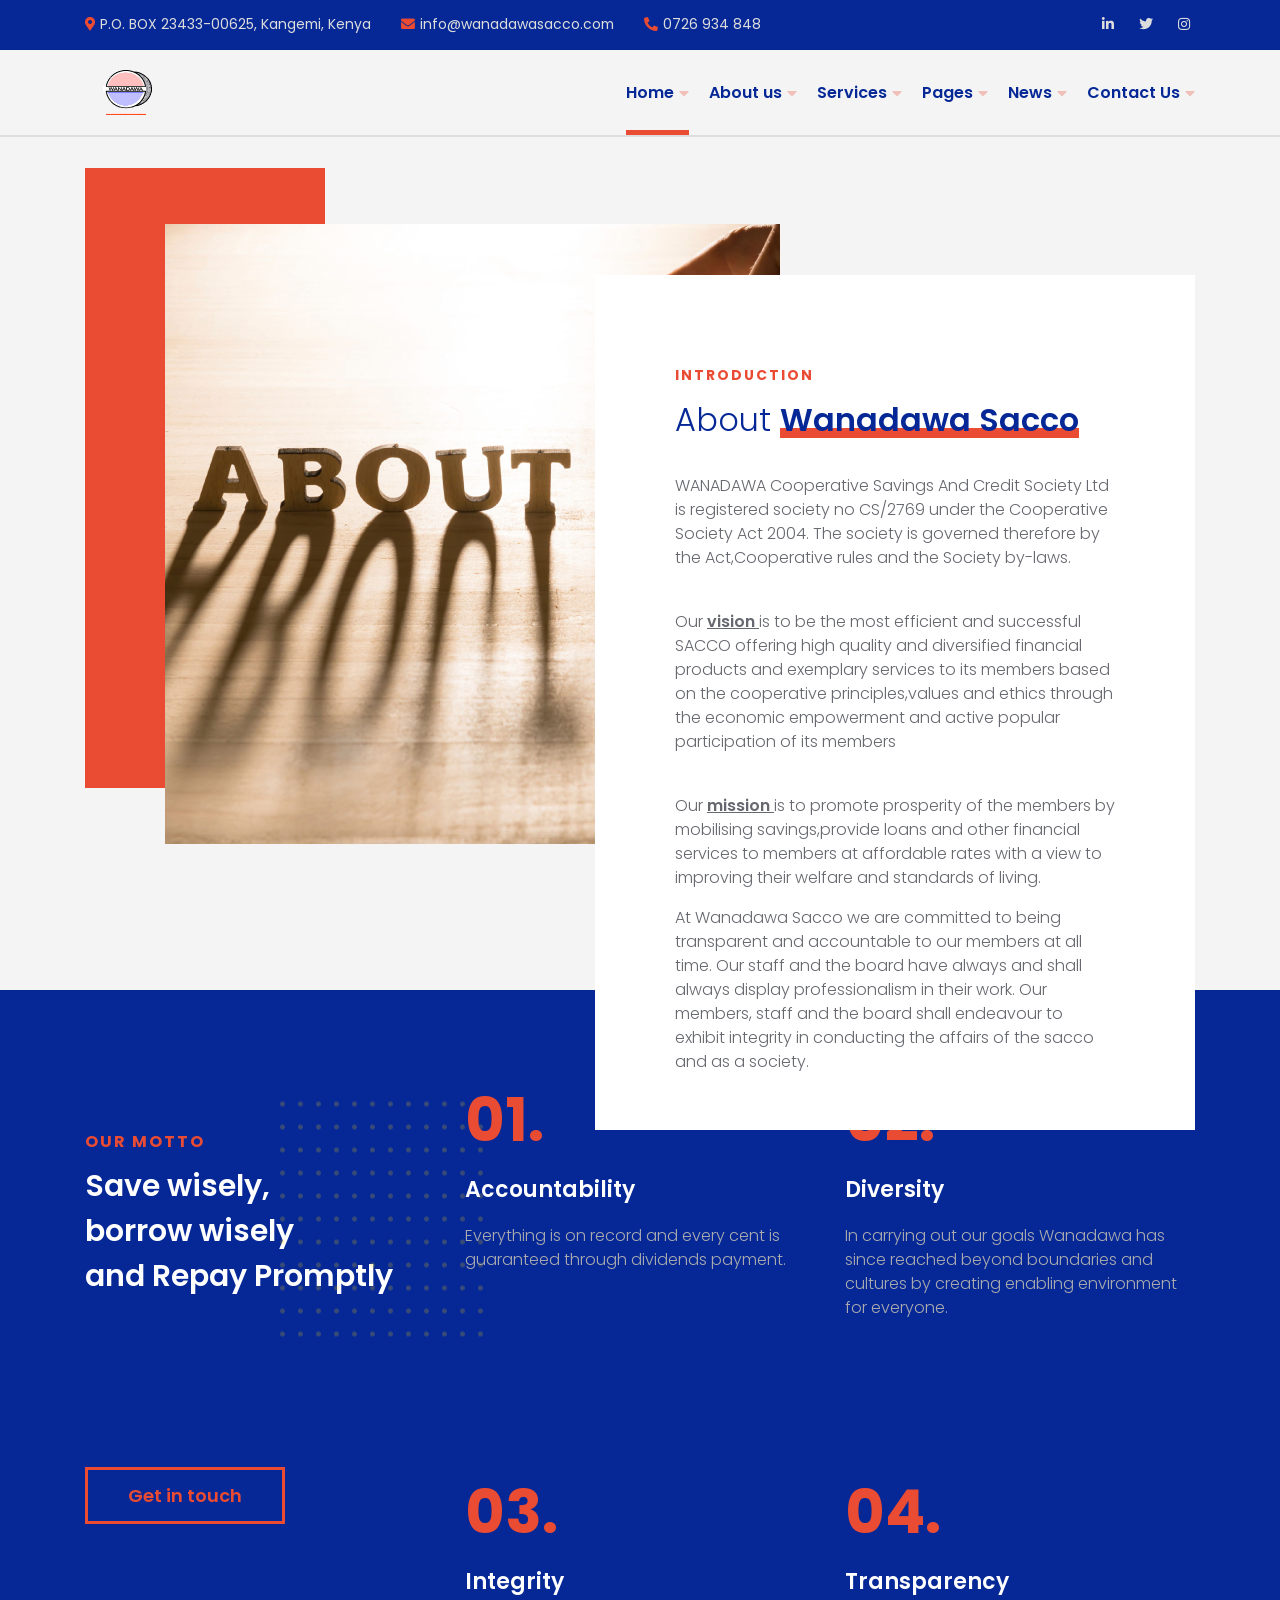
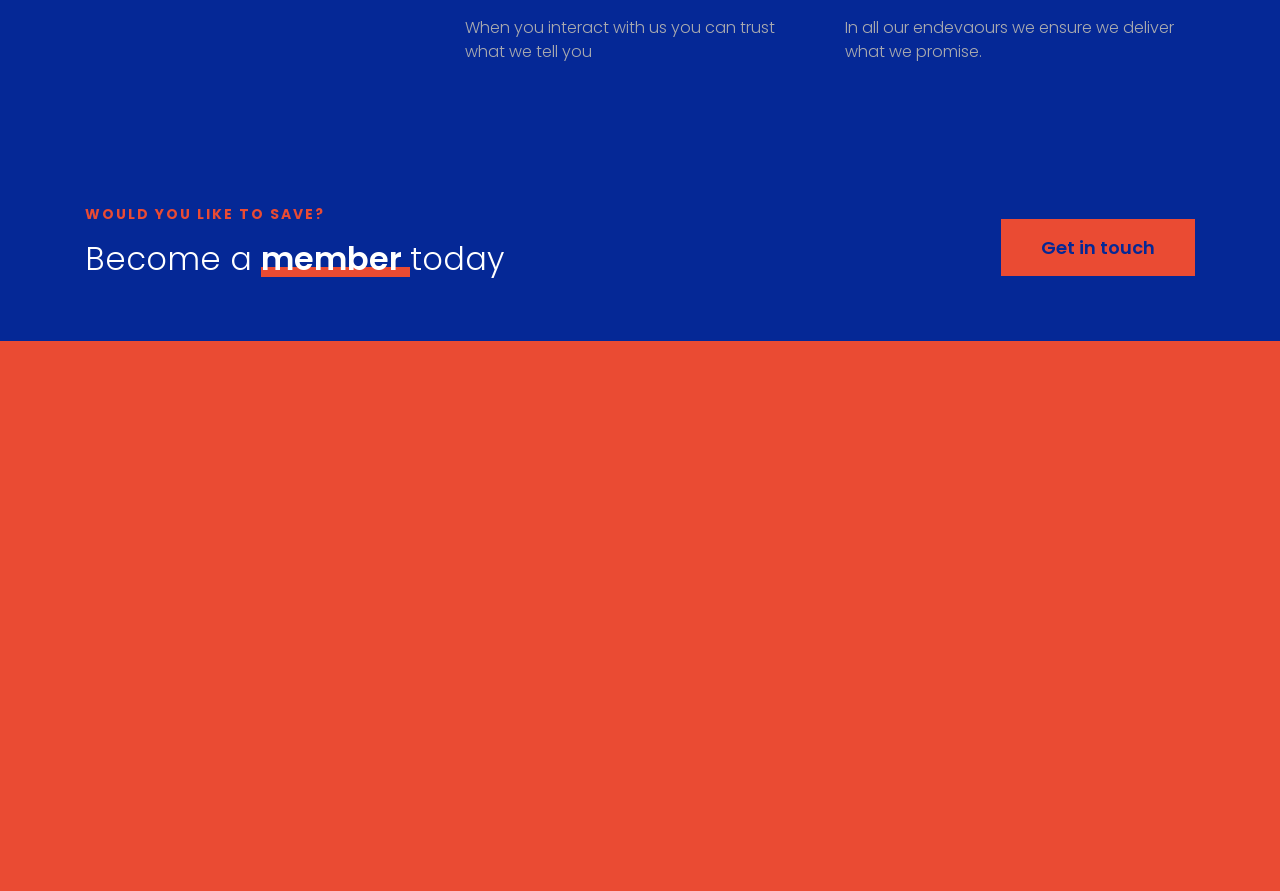
==== commit 3600cfdf: "Pages content update pages" ====
--- a/about-us/index.html
+++ b/about-us/index.html
@@ -685,194 +685,9 @@
 							</div>
 						</div>
 					</section>
-					<section
-						class="elementor-section elementor-top-section elementor-element elementor-element-d36a6b5 elementor-section-boxed elementor-section-height-default elementor-section-height-default"
-						data-id="d36a6b5" data-element_type="section">
-						<div class="elementor-container elementor-column-gap-default">
-							<div class="elementor-row">
-								<div class="elementor-column elementor-col-100 elementor-top-column elementor-element elementor-element-b3dafdc"
-									data-id="b3dafdc" data-element_type="column">
-									<div class="elementor-column-wrap elementor-element-populated">
-										<div class="elementor-widget-wrap">
-											<div class="elementor-element elementor-element-e8a8511 elementor-widget elementor-widget-section-title"
-												data-id="e8a8511" data-element_type="widget"
-												data-widget_type="section-title.default">
-												<div class="elementor-widget-container">
-													<div class="section-title"><span class="st-subtitle">Team</span>
-														<h2 class="st-title">This is some of our team</h2>
-													</div>
-												</div>
-											</div>
-										</div>
-									</div>
-								</div>
-							</div>
-						</div>
-					</section>
-					<section
-						class="elementor-section elementor-top-section elementor-element elementor-element-230180f elementor-section-boxed elementor-section-height-default elementor-section-height-default"
-						data-id="230180f" data-element_type="section">
-						<div class="elementor-container elementor-column-gap-default">
-							<div class="elementor-row">
-								<div class="elementor-column elementor-col-33 elementor-top-column elementor-element elementor-element-6cacfd4"
-									data-id="6cacfd4" data-element_type="column">
-									<div class="elementor-column-wrap elementor-element-populated">
-										<div class="elementor-widget-wrap">
-											<div class="elementor-element elementor-element-55add30 animated-slow elementor-invisible elementor-widget elementor-widget-team-card"
-												data-id="55add30" data-element_type="widget"
-												data-settings="{&quot;_animation&quot;:&quot;fadeIn&quot;,&quot;_animation_delay&quot;:200}"
-												data-widget_type="team-card.default">
-												<div class="elementor-widget-container">
-													<div class="team-card">
-														<div class="tm-img-wrapper"><img
-																src="../wp-content/uploads/sites/3/2020/08/team-card-1-65.jpg"
-																title="team-card-1-65" alt="team-card-1-65" />
-															<div class="tm-bio">
-																<h3 class="tm-title">Hello</h3>
-																<p class="tm-description">Nulla fugiat incididunt
-																	exercitation fugiat sint magna dolor nisi occaes at
-																	ecat laborum do duis adipisi es cupidatat este.</p>
-																<div class="tm-icon-links">
-																	<ul class="social-icons ">
-
-																		<li>
-																			<a href='#'>
-																				<i class='fab fa-linkedin-in'></i>
-																			</a>
-																		</li>
-																		<li>
-																			<a href='#'>
-																				<i class='fab fa-twitter'></i>
-																			</a>
-																		</li>
-																		<li>
-																			<a href='#'>
-																				<i class='fas fa-envelope'></i>
-																			</a>
-																		</li>
-
-																	</ul>
-																</div>
-															</div>
-														</div>
-														<div class="tm-info">
-															<h4 class="tm-name">Joseph Kimari</h4><span
-																class="tm-role">Chairman</span><a href="#"
-																class="btn-bio"><span></span></a>
-														</div>
-													</div>
-												</div>
-											</div>
-										</div>
-									</div>
-								</div>
-								<div class="elementor-column elementor-col-33 elementor-top-column elementor-element elementor-element-a15e51d"
-									data-id="a15e51d" data-element_type="column">
-									<div class="elementor-column-wrap elementor-element-populated">
-										<div class="elementor-widget-wrap">
-											<div class="elementor-element elementor-element-e31d487 animated-slow elementor-invisible elementor-widget elementor-widget-team-card"
-												data-id="e31d487" data-element_type="widget"
-												data-settings="{&quot;_animation&quot;:&quot;fadeIn&quot;,&quot;_animation_delay&quot;:400}"
-												data-widget_type="team-card.default">
-												<div class="elementor-widget-container">
-													<div class="team-card">
-														<div class="tm-img-wrapper"><img
-																src="../wp-content/uploads/sites/3/2020/08/team-card-2-65.jpg"
-																title="team-card-2-65" alt="team-card-2-65" />
-															<div class="tm-bio">
-																<h3 class="tm-title">Hi there!</h3>
-																<p class="tm-description">Nulla fugiat incididunt
-																	exercitation fugiat sint magna dolor nisi occaes at
-																	ecat laborum do duis adipisi es cupidatat este.</p>
-																<div class="tm-icon-links">
-																	<ul class="social-icons ">
-
-																		<li>
-																			<a href='#'>
-																				<i class='fab fa-linkedin-in'></i>
-																			</a>
-																		</li>
-																		<li>
-																			<a href='#'>
-																				<i class='fab fa-twitter'></i>
-																			</a>
-																		</li>
-																		<li>
-																			<a href='#'>
-																				<i class='fas fa-envelope'></i>
-																			</a>
-																		</li>
-
-																	</ul>
-																</div>
-															</div>
-														</div>
-														<div class="tm-info">
-															<h4 class="tm-name">George Amoro</h4><span
-																class="tm-role">Vice Chairman</span><a href="#"
-																class="btn-bio"><span></span></a>
-														</div>
-													</div>
-												</div>
-											</div>
-										</div>
-									</div>
-								</div>
-								<div class="elementor-column elementor-col-33 elementor-top-column elementor-element elementor-element-c4a0521"
-									data-id="c4a0521" data-element_type="column">
-									<div class="elementor-column-wrap elementor-element-populated">
-										<div class="elementor-widget-wrap">
-											<div class="elementor-element elementor-element-d0bb6ea animated-slow elementor-invisible elementor-widget elementor-widget-team-card"
-												data-id="d0bb6ea" data-element_type="widget"
-												data-settings="{&quot;_animation&quot;:&quot;fadeIn&quot;,&quot;_animation_delay&quot;:600}"
-												data-widget_type="team-card.default">
-												<div class="elementor-widget-container">
-													<div class="team-card">
-														<div class="tm-img-wrapper"><img
-																src="../wp-content/uploads/sites/3/2020/08/team-card-3-65.jpg"
-																title="team-card-3-65" alt="team-card-3-65" />
-															<div class="tm-bio">
-																<h3 class="tm-title">Hi</h3>
-																<p class="tm-description">Nulla fugiat incididunt
-																	exercitation fugiat sint magna dolor nisi occaes at
-																	ecat laborum do duis adipisi es cupidatat este.</p>
-																<div class="tm-icon-links">
-																	<ul class="social-icons ">
-
-																		<li>
-																			<a href='#'>
-																				<i class='fab fa-linkedin-in'></i>
-																			</a>
-																		</li>
-																		<li>
-																			<a href='#'>
-																				<i class='fab fa-twitter'></i>
-																			</a>
-																		</li>
-																		<li>
-																			<a href='#'>
-																				<i class='fas fa-envelope'></i>
-																			</a>
-																		</li>
-
-																	</ul>
-																</div>
-															</div>
-														</div>
-														<div class="tm-info">
-															<h4 class="tm-name">Abbyserah Kiruri</h4><span
-																class="tm-role">Secretary</span><a href="#"
-																class="btn-bio"><span></span></a>
-														</div>
-													</div>
-												</div>
-											</div>
-										</div>
-									</div>
-								</div>
-							</div>
-						</div>
-					</section>
+					
+										
+					
 					<section
 						class="elementor-section elementor-top-section elementor-element elementor-element-a8aaf85 elementor-section-boxed elementor-section-height-default elementor-section-height-default"
 						data-id="a8aaf85" data-element_type="section"
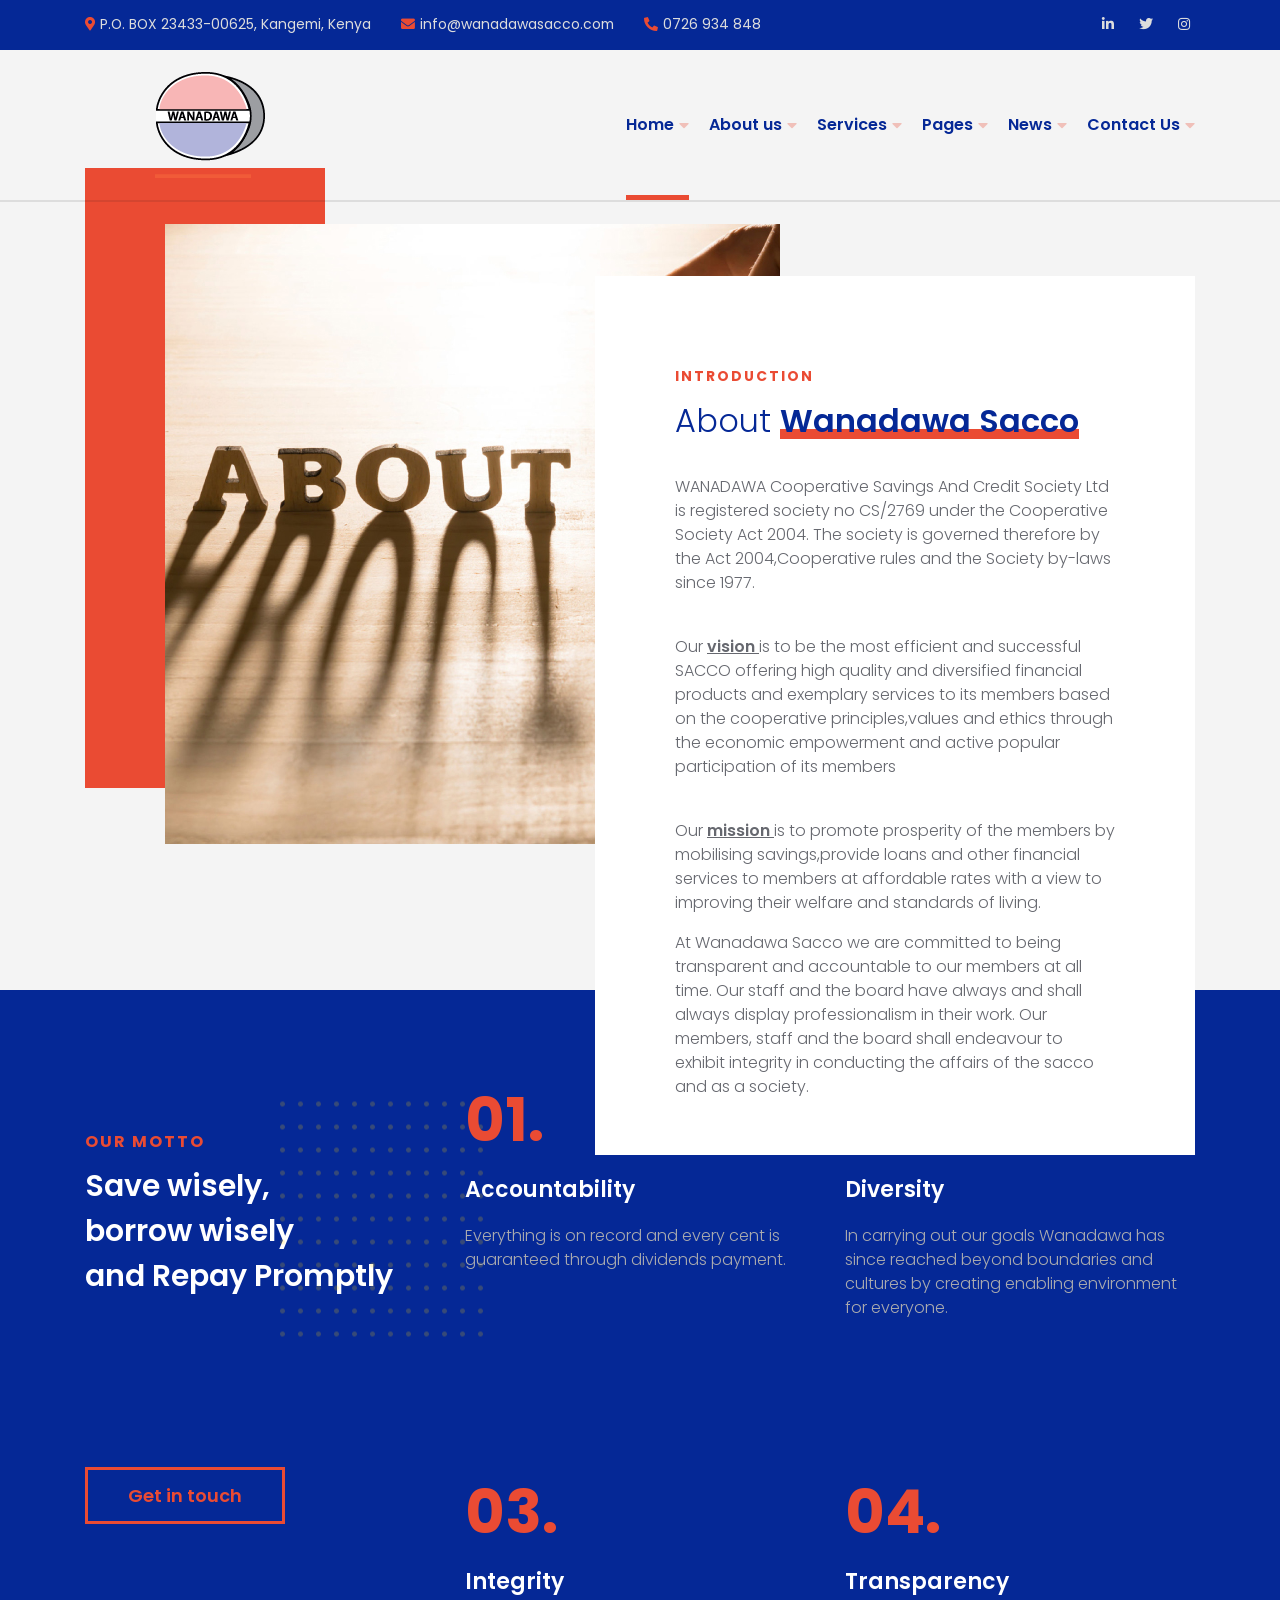
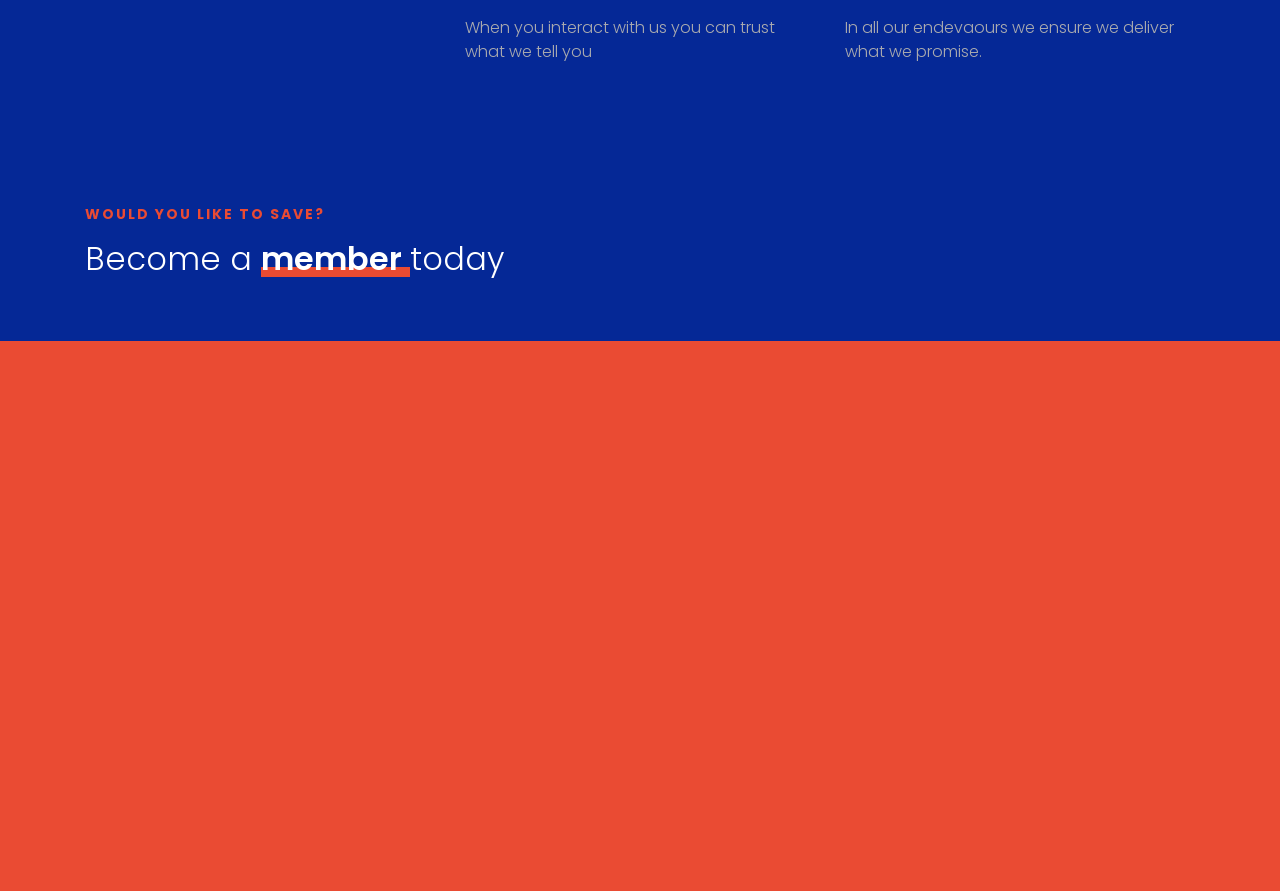
==== commit 757bc595: "Pages Update Content Update" ====
--- a/about-us/index.html
+++ b/about-us/index.html
@@ -503,7 +503,7 @@
 																</div>
 															</div>
 															<div class="ft-i-description">
-																<p>WANADAWA Cooperative Savings And Credit Society Ltd is registered society no CS/2769 under the Cooperative Society Act 2004. The society is governed therefore by the Act,Cooperative rules and the Society by-laws.</p><br>
+																<p>WANADAWA Cooperative Savings And Credit Society Ltd is registered society no CS/2769 under the Cooperative Society Act 2004. The society is governed therefore by the Act 2004,Cooperative rules and the Society by-laws since 1977.</p><br>
 																<p>
 																	Our  <u> <strong> vision </strong>  </u> is to be the most efficient and successful SACCO offering high quality and diversified financial products and exemplary services to its members based on the cooperative principles,values and ethics through the economic empowerment and active popular participation of its members<span
 																		style="text-align: unset;"></span></p> <br>
@@ -745,7 +745,7 @@
 							<div class="textwidget"><img class="alignnone size-full wp-image-3424"
 									src="wp-content/uploads/sites/3/2020/11/logo-small-dark.png" alt="" width="70"
 									height="38"
-									srcset="https://ajdethemes.com/adri/impact/wp-content/uploads/sites/3/2020/11/logo-small-dark.png, https://ajdethemes.com/adri/impact/wp-content/uploads/sites/3/2020/11/logo-small-dark@2x.png 2x" />
+									srcset="wp-content/uploads/sites/3/2020/11/logo-small-dark.png, wp-content/uploads/sites/3/2020/11/logo-small-dark.png 2x" />
 								<div style="margin-top: 40px;">
 									<h6>About Us</h6>
 									<small>WANADAWA Cooperative Savings And Credit Society Ltd is registered society no CS/2769 under the Cooperative Society Act 2004.<br>
@@ -784,34 +784,7 @@
 							</div>
 						</div>
 					</div>
-					<div class="col-md-6 col-lg-3">
-						<div id="text-11" class="widget widget_text">
-							<div class="textwidget">
-								<h6>Our twitter feed</h6><!-- Custom Twitter Feeds by Smash Balloon -->
-								<div id="ctf" class="ctf ctf-type-usertimeline  ctf-styles" style="width: 100%;"
-									data-ctfshortcode="{}" data-ctfneeded="0">
-									<div class="ctf-tweets">
-										<div class="ctf-item ctf-author-ajdethemesd ctf-new ctf-hide-avatar"
-											id="1312396690222088194" style="">
-											<div class="ctf-tweet-content">
-												<p class="ctf-tweet-text" style="">"Everything you can imagine is real."
-													- Pablo Picasso
-											</div>
-											<div class="ctf-tweet-actions"></div>
-										</div>
-										<div class="ctf-item ctf-author-ajdethemesd ctf-new ctf-hide-avatar"
-											id="1312396565852626946" style="">
-											<div class="ctf-tweet-content">
-												<p class="ctf-tweet-text" style="">"You can't use up creativity. The
-													more you use the more you have." - Maya Angelou
-											</div>
-											<div class="ctf-tweet-actions"></div>
-										</div>
-									</div>
-								</div>
-							</div>
-						</div>
-					</div>
+					
 					<div class="col-md-6 col-lg-3">
 						<div id="text-12" class="widget widget_text">
 							<div class="textwidget">
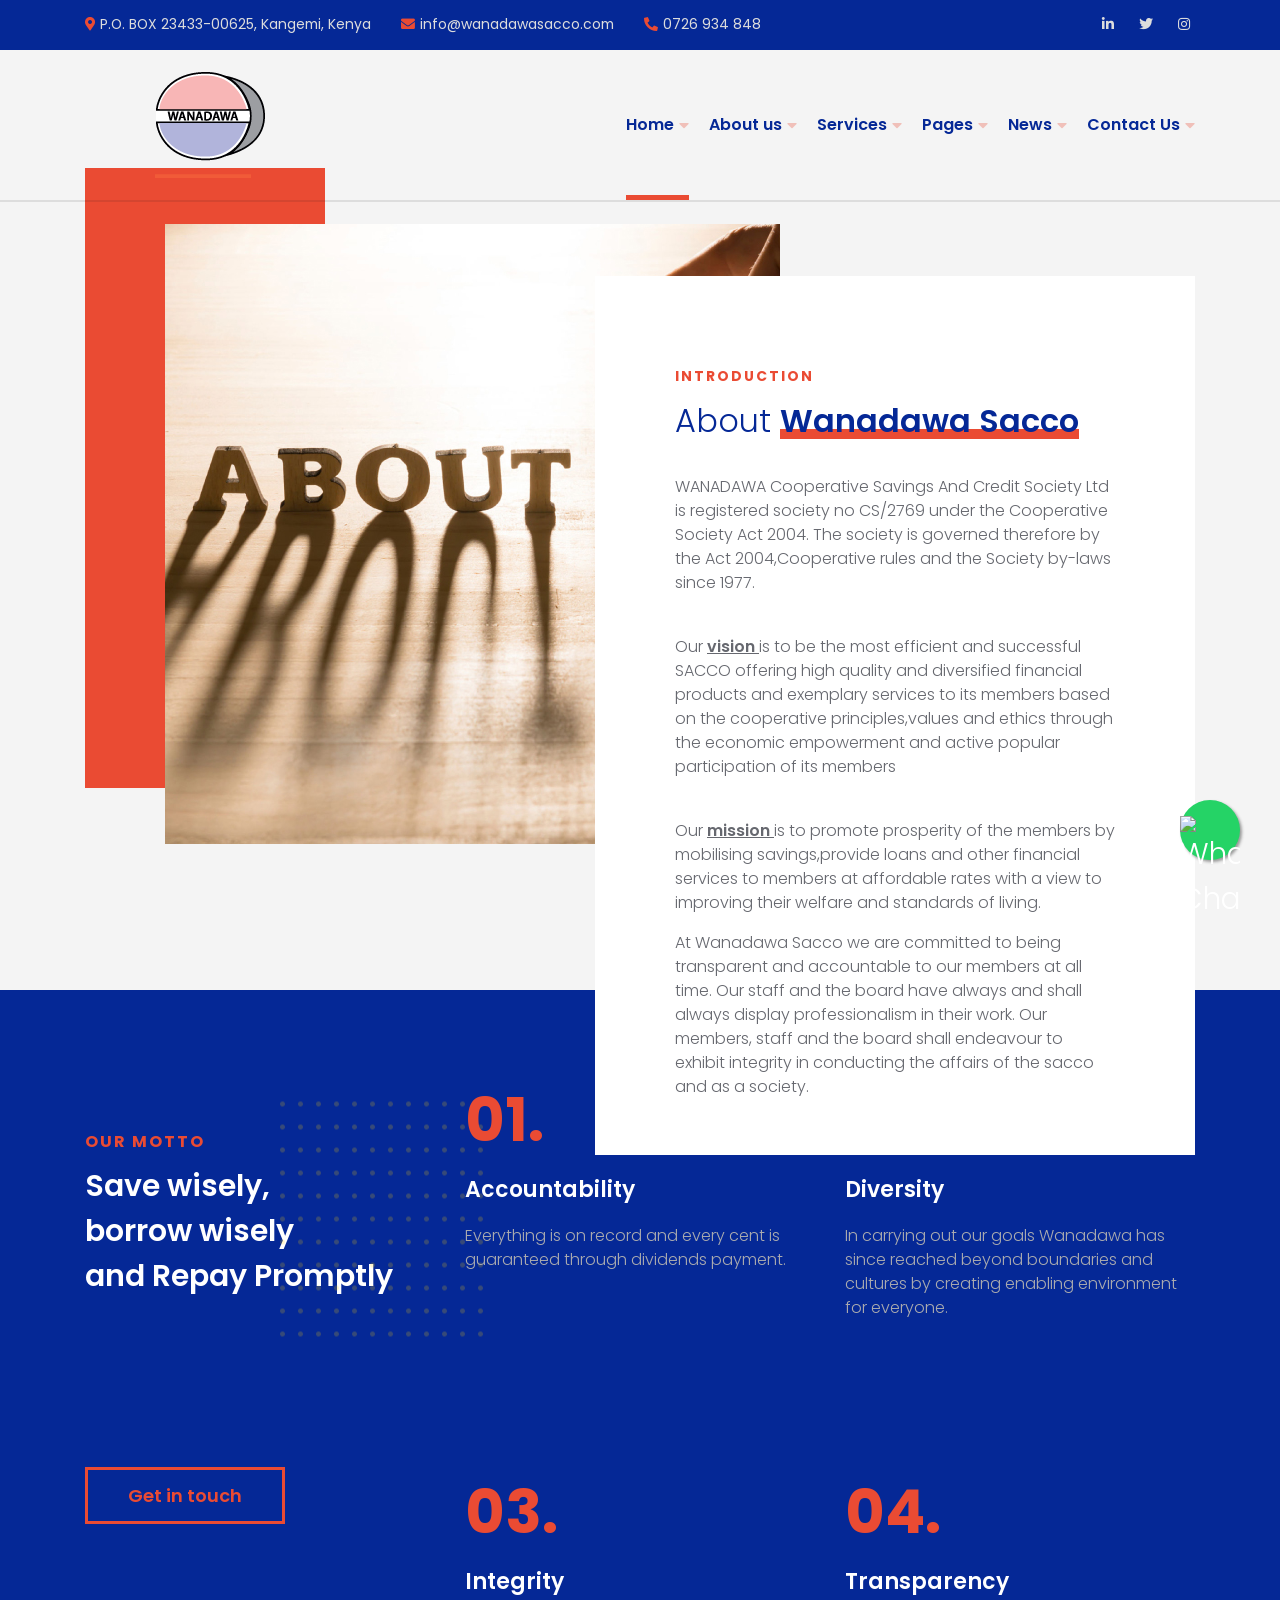
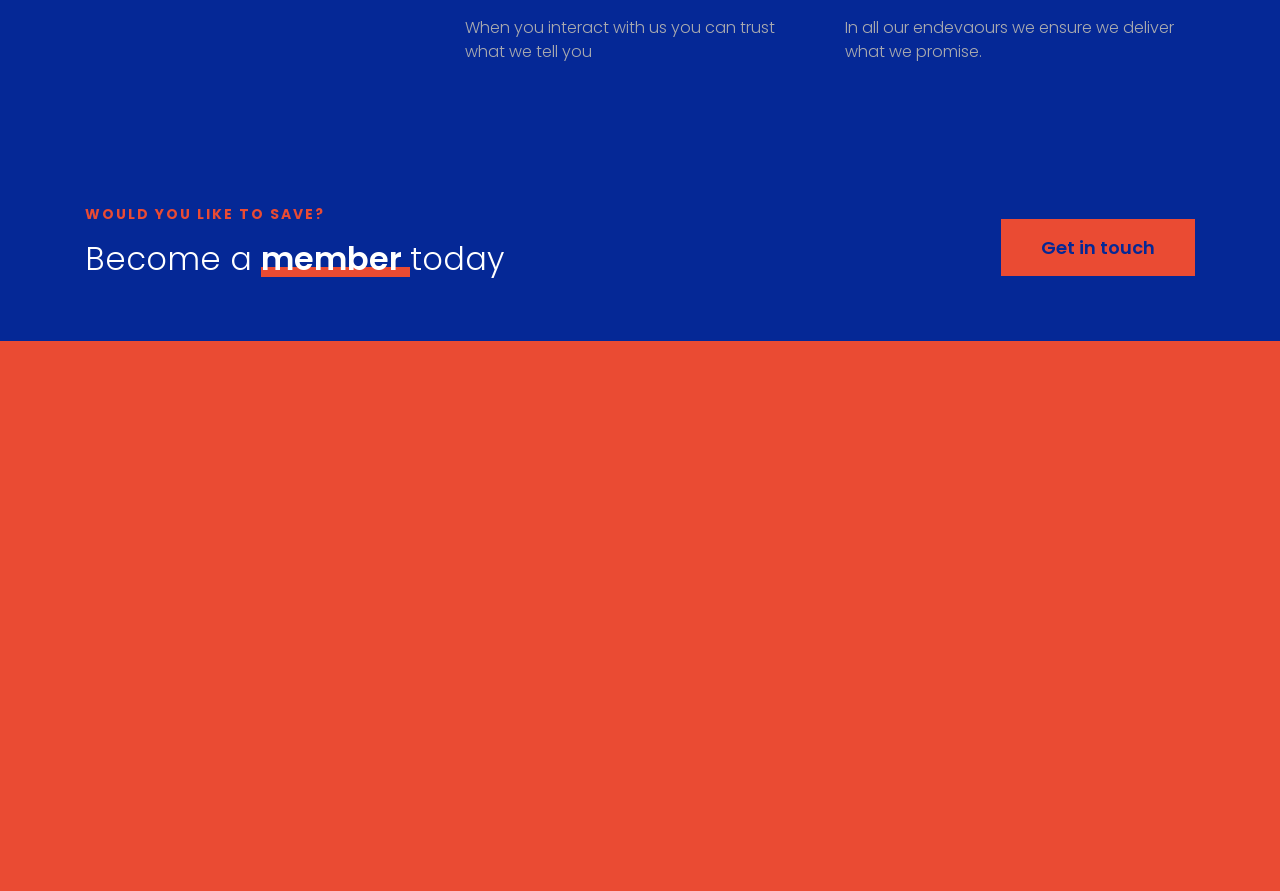
==== commit f032df0d: "Whatsapp and Team Update Updated whatsapp chat and team" ====
--- a/about-us/index.html
+++ b/about-us/index.html
@@ -1,8 +1,6 @@
 <!DOCTYPE html>
 <html lang="en-US">
 
-<!-- Mirrored from ajdethemes.com/adri/impact/about-us/ by HTTrack Website Copier/3.x [XR&CO'2014], Wed, 24 Feb 2021 09:29:01 GMT -->
-<!-- Added by HTTrack -->
 <meta http-equiv="content-type" content="text/html;charset=UTF-8" /><!-- /Added by HTTrack -->
 
 <head>
@@ -264,6 +262,47 @@
 
 <body id="page-top"
 	class="page-template page-template-elementor_header_footer page page-id-158 theme-adri-ajdethemes woocommerce-no-js mega-menu-primary-menu footer-has-reveal elementor-default elementor-template-full-width elementor-kit-33 elementor-page elementor-page-158">
+	<!-- Whatsapp Chat Floating button-->
+	<a href="https://wa.me/+254726934848" class="whatsapp-float" target="_blank">
+		<img src="https://img.icons8.com/color/48/000000/whatsapp--v1.png" alt="WhatsApp Chat"/>
+	</a>
+
+	<!-- Styling for the Whatsapp button-->
+	<style>
+		@keyframes bounce {
+		  0%, 20%, 50%, 80%, 100% {
+			transform: translateY(0);
+		  }
+		  40% {
+			transform: translateY(-10px);
+		  }
+		  60% {
+			transform: translateY(-5px);
+		  }
+		}
+		
+		.whatsapp-float {
+		  position: fixed;
+		  width: 60px;
+		  height: 60px;
+		  bottom: 40px;
+		  right: 40px;
+		  background-color: #25d366;
+		  color: #FFF;
+		  border-radius: 50px;
+		  text-align: center;
+		  font-size: 30px;
+		  box-shadow: 2px 2px 3px #999;
+		  z-index: 100;
+		  animation: bounce 1.5s ease;
+		}
+		
+		.whatsapp-float img {
+		  margin-top: 16px;
+		  width: 30px;
+		  height: 30px;
+		}
+	</style>
 
 	<div class="main-wrapper">
 		<div class="secondary-menu">
